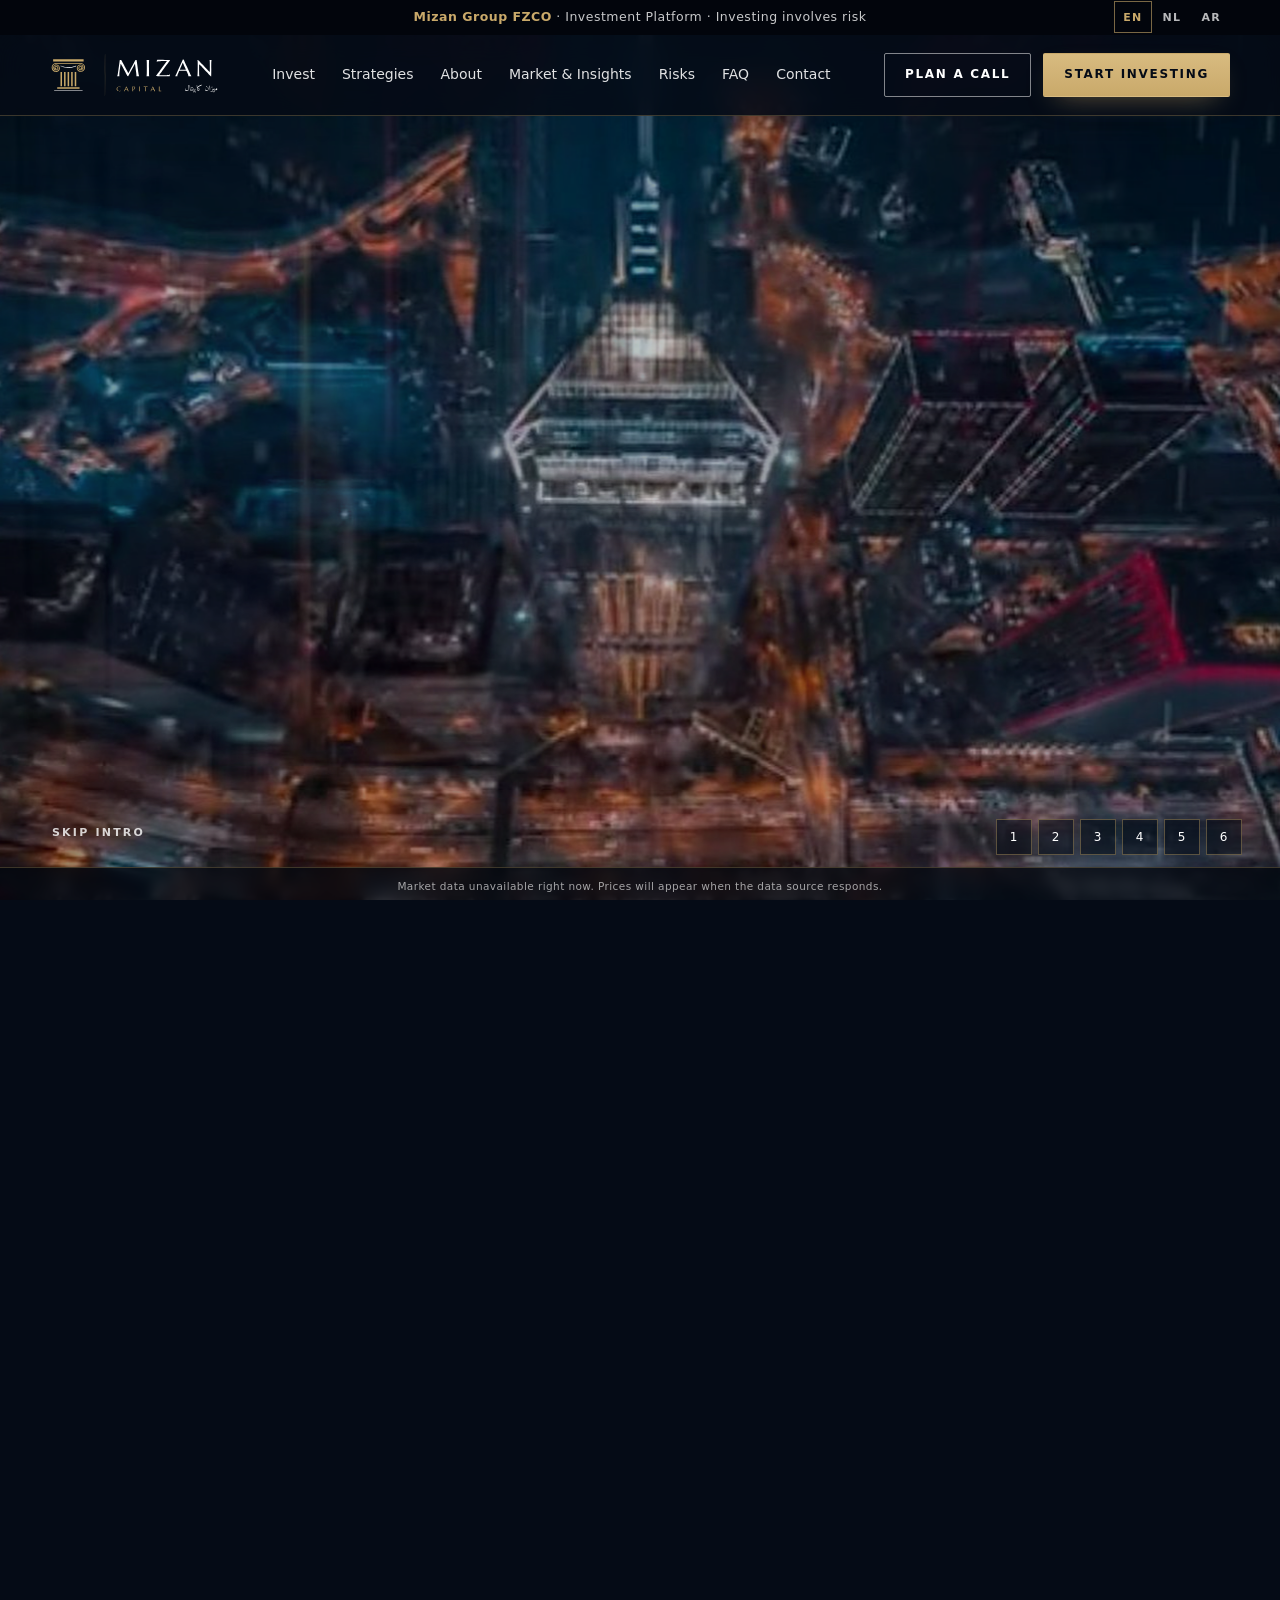
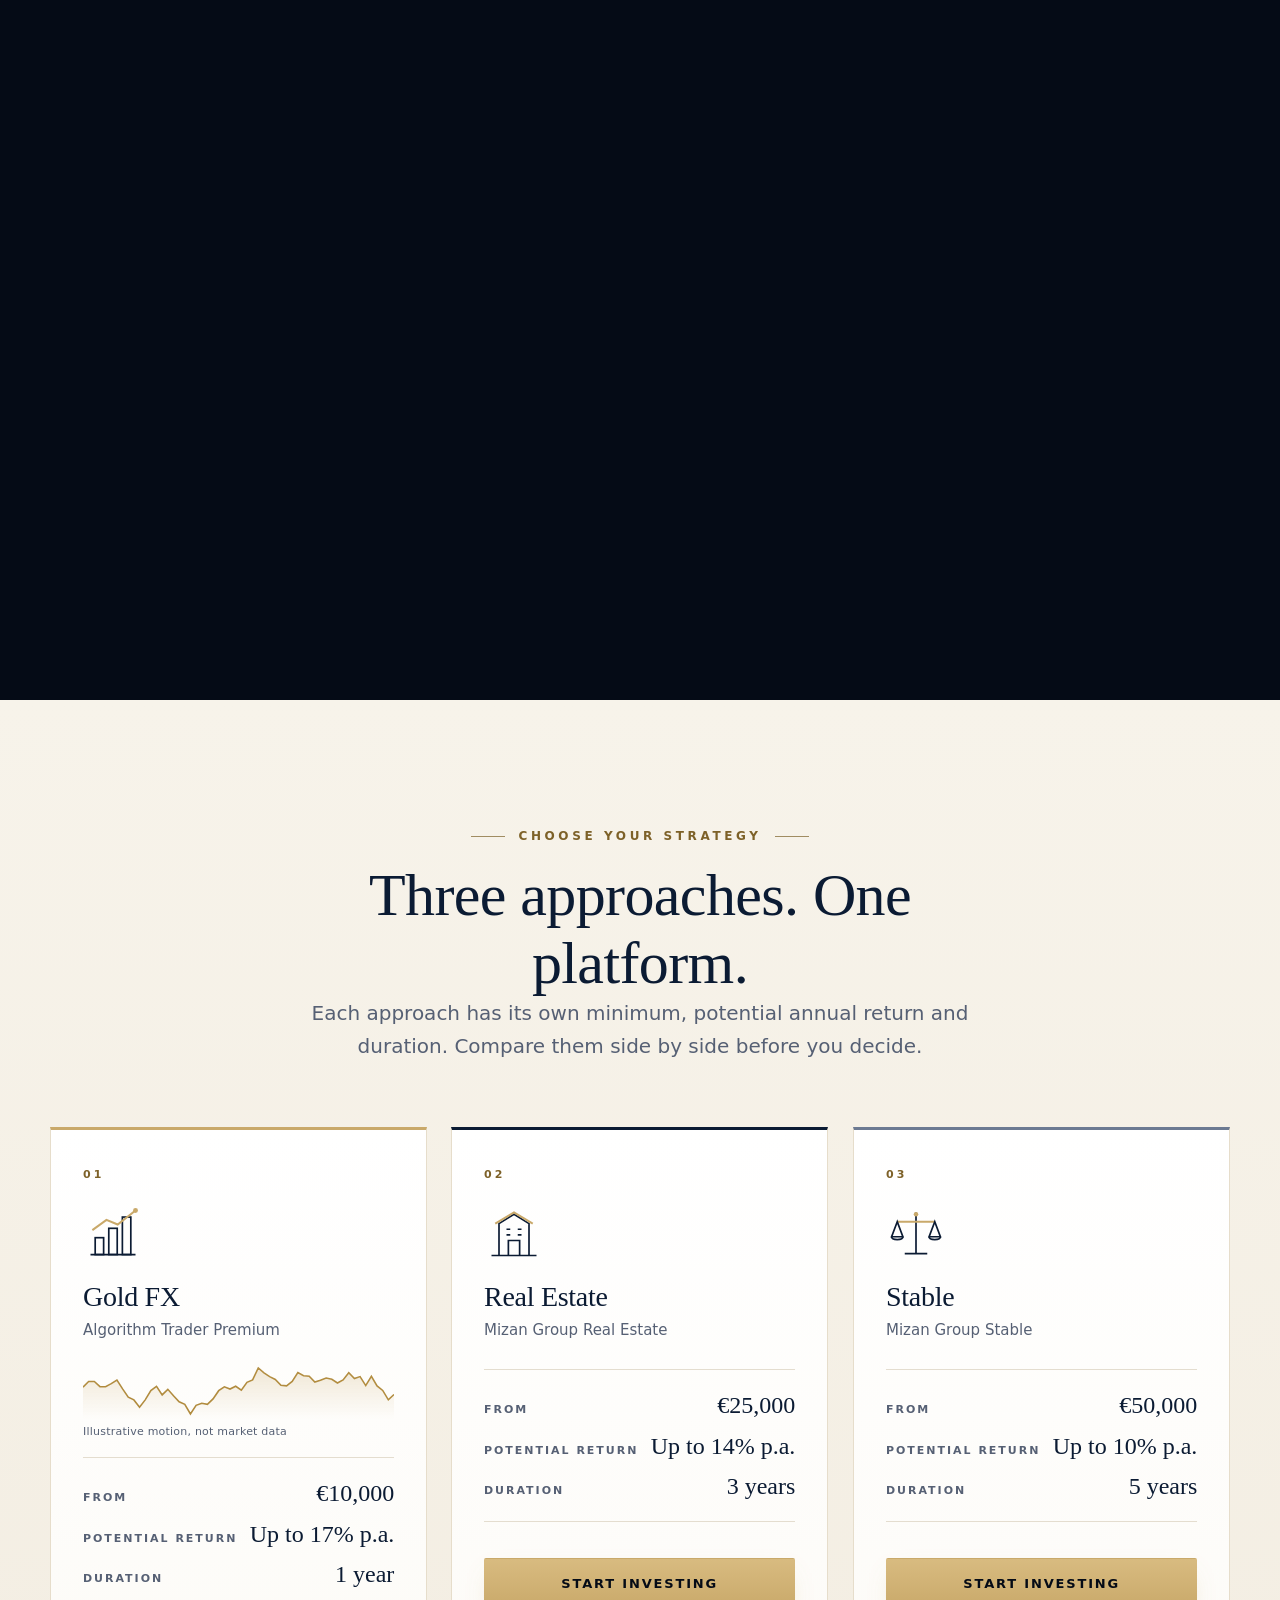
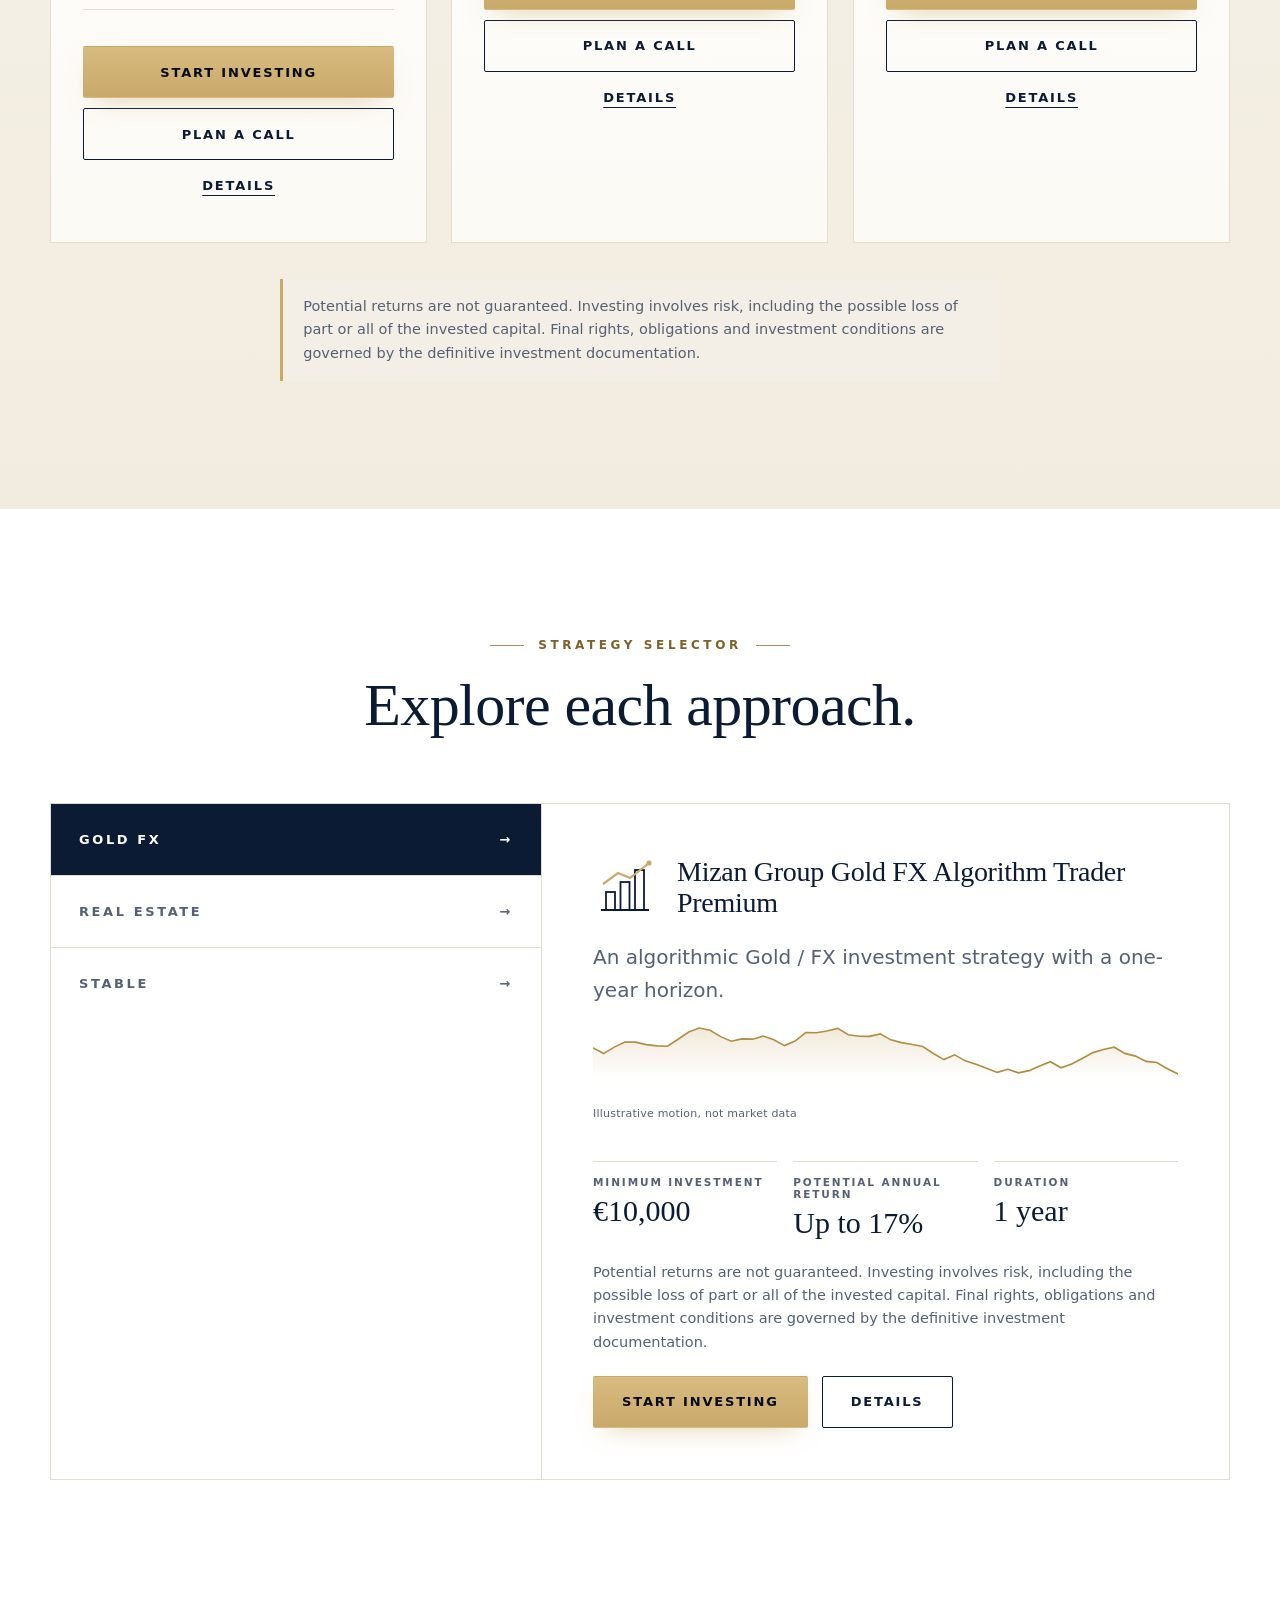
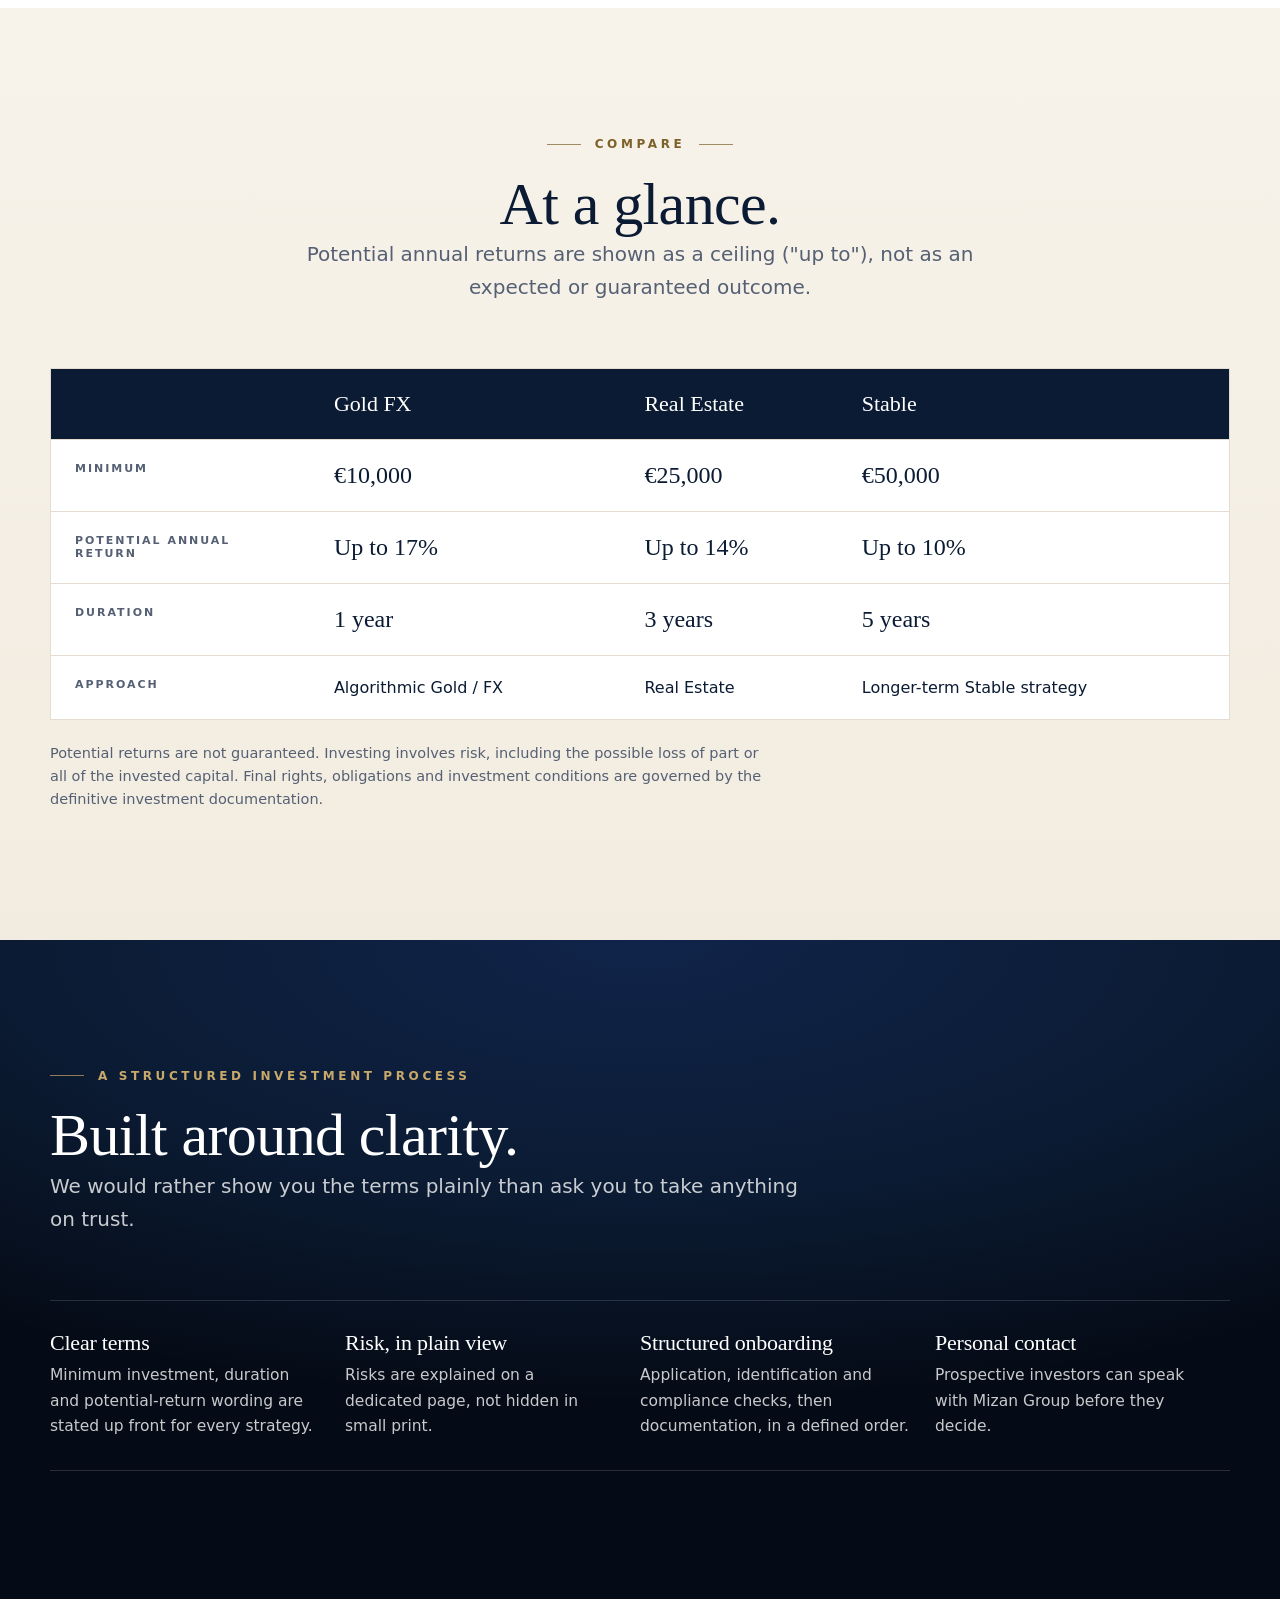
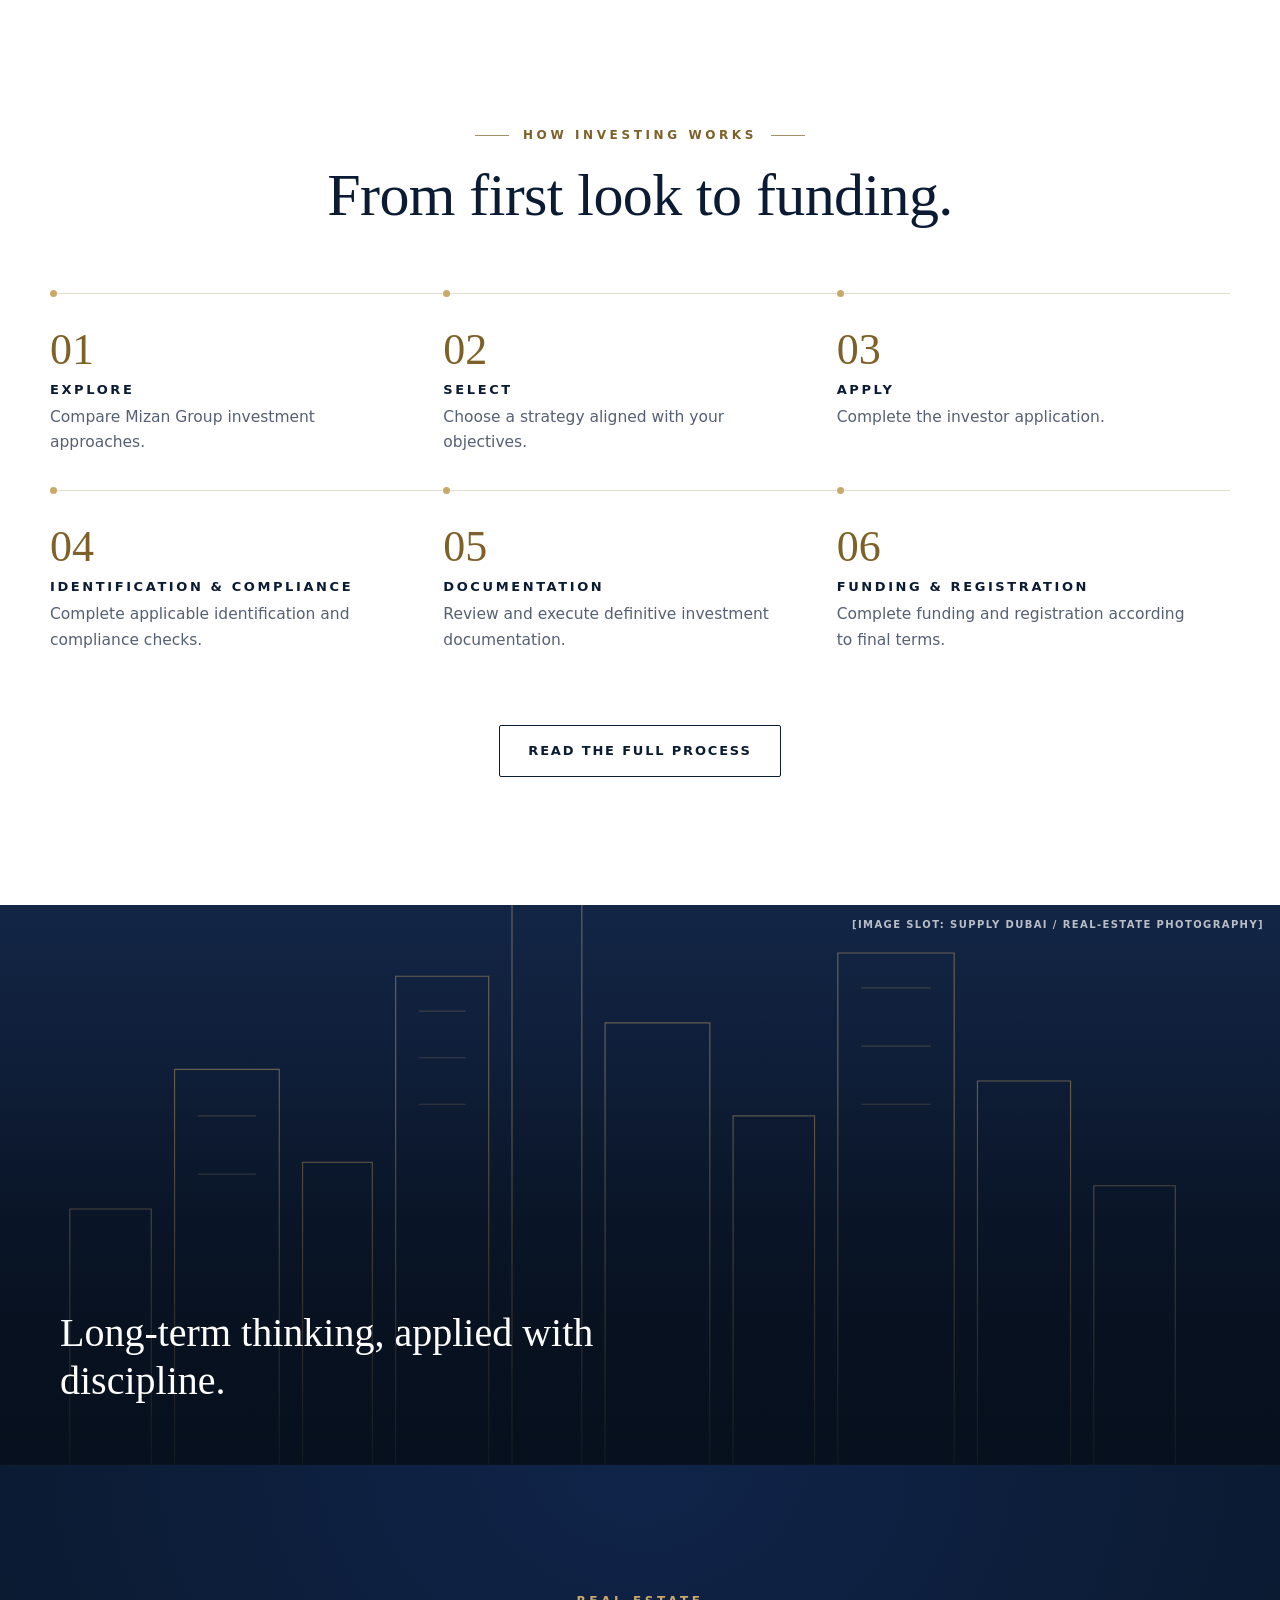
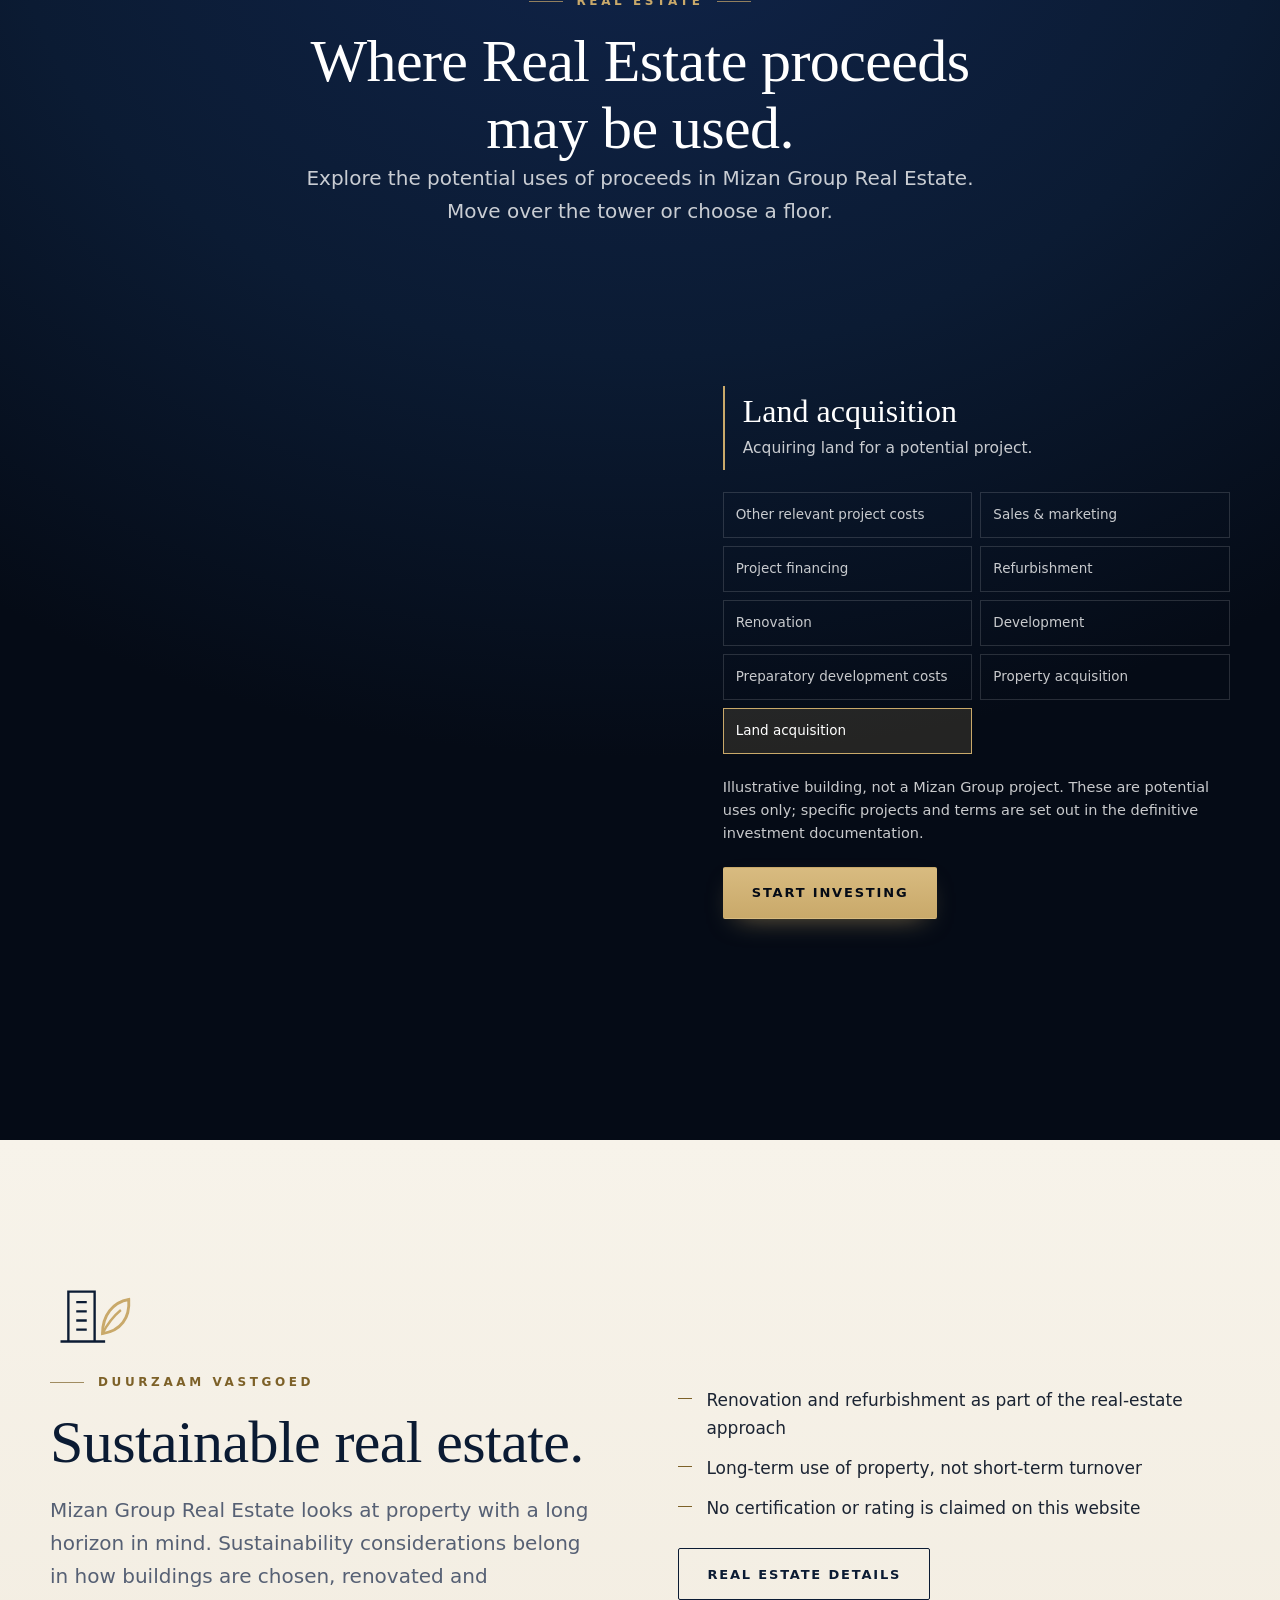
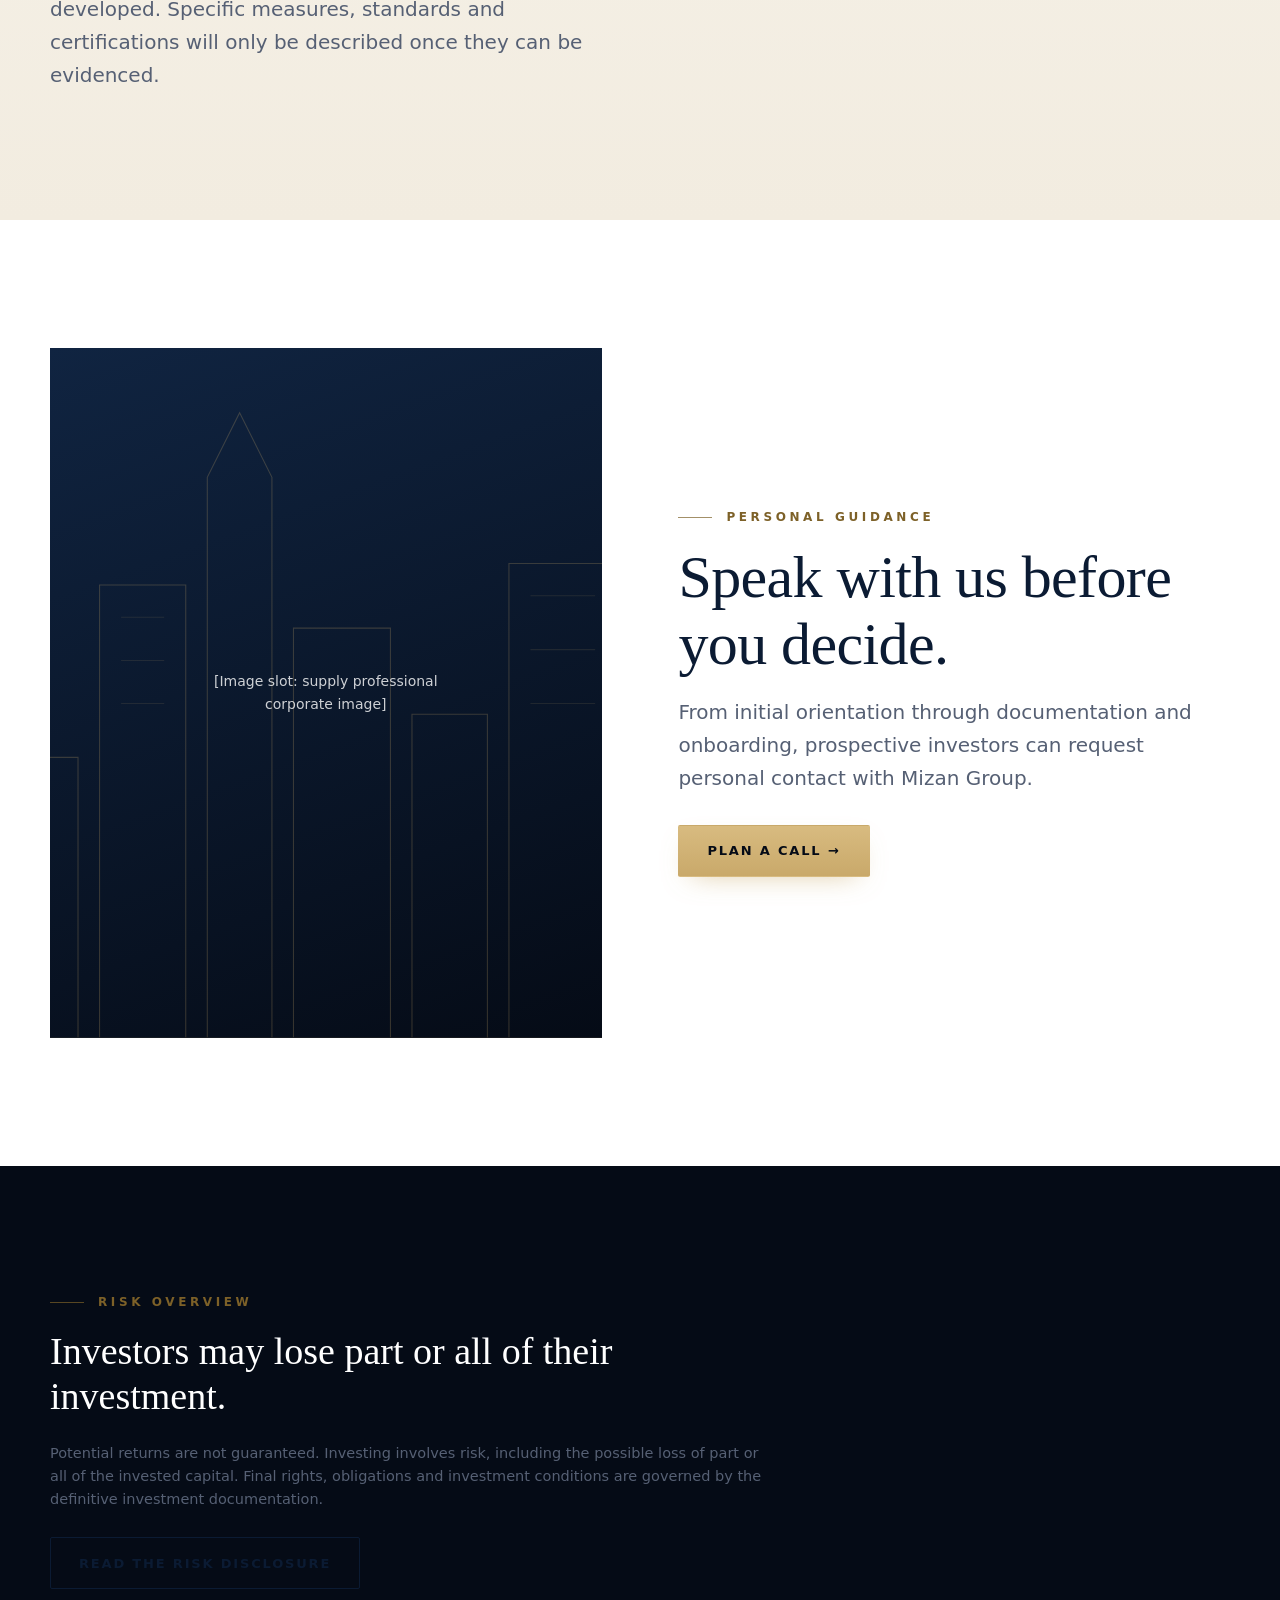
==== mizan/index.html @ 5cb3016d "Photo journey hero, EN/NL/AR language switch with RTL, live market ticker, Plan a call wording Co-Au" ====
<!doctype html>
<html lang="en">
<head>
<meta charset="utf-8">
<meta name="viewport" content="width=device-width, initial-scale=1, viewport-fit=cover">
<title>Mizan Group FZCO | Investment Strategies</title>
<meta name="description" content="Explore Mizan Group FZCO investment approaches across Gold FX, Real Estate and Stable strategies.">
<meta name="theme-color" content="#0B1B33">
<!-- Remove before public launch: keeps the unfinished site (placeholders, unreconciled legal docs) out of search engines. -->
<meta name="robots" content="noindex, nofollow">
<link rel="canonical" href="https://[YOUR-DOMAIN]/">
<meta property="og:type" content="website">
<meta property="og:site_name" content="Mizan Group FZCO">
<meta property="og:title" content="Mizan Group FZCO | Investment Strategies">
<meta property="og:description" content="Explore Mizan Group FZCO investment approaches across Gold FX, Real Estate and Stable strategies.">
<meta property="og:url" content="https://[YOUR-DOMAIN]/">
<meta name="twitter:card" content="summary">
<link rel="icon" type="image/svg+xml" href="img/favicon.svg">
<link rel="stylesheet" href="css/styles.css">
<script>document.documentElement.classList.add("js")</script>
</head>
<body>

<!-- SVG sprite. Colours: currentColor = navy parts, #C9A96A = gold accent. -->
<svg width="0" height="0" style="position:absolute" aria-hidden="true" focusable="false">
  <symbol id="i-logo" viewBox="0 0 40 40" fill="none"><rect x="1" y="1" width="38" height="38" stroke="currentColor" stroke-width="1.6"/><path d="M10 29V12l10 10 10-10v17" stroke="#C9A96A" stroke-width="2.2"/></symbol>
  <symbol id="i-gold" viewBox="0 0 64 64" fill="none" stroke-width="1.8"><path d="M8 55h48" stroke="currentColor"/><rect x="13" y="37" width="9" height="18" stroke="currentColor"/><rect x="27.5" y="27" width="9" height="28" stroke="currentColor"/><rect x="42" y="15" width="9" height="40" stroke="currentColor"/><path d="M10 29l15-11 12 5 19-15" stroke="#C9A96A" stroke-width="2.2"/><circle cx="56" cy="8" r="2.6" fill="#C9A96A" stroke="none"/></symbol>
  <symbol id="i-re" viewBox="0 0 64 64" fill="none" stroke-width="1.8"><path d="M8 56h48" stroke="currentColor"/><path d="M16 56V22l16-10 16 10v34" stroke="currentColor"/><path d="M26 56V40h12v16" stroke="currentColor"/><path d="M24 28h4M36 28h4M24 34h4M36 34h4" stroke="currentColor"/><path d="M12 22l20-12 20 12" stroke="#C9A96A" stroke-width="2.2"/></symbol>
  <symbol id="i-st" viewBox="0 0 64 64" fill="none" stroke-width="1.8"><path d="M32 10v44M20 54h24" stroke="currentColor"/><path d="M12 20h40" stroke="#C9A96A" stroke-width="2.2"/><path d="M12 20l-6 16h12zM52 20l-6 16h12z" stroke="currentColor"/><path d="M6 36c0 4 12 4 12 0M46 36c0 4 12 4 12 0" stroke="currentColor"/><circle cx="32" cy="12" r="2.4" fill="#C9A96A" stroke="none"/></symbol>
  <symbol id="i-leaf" viewBox="0 0 64 64" fill="none" stroke-width="1.8"><path d="M8 56h34" stroke="currentColor"/><path d="M14 56V18h20v38" stroke="currentColor"/><path d="M20 26h8M20 33h8M20 40h8M20 47h8" stroke="currentColor"/><path d="M40 50c0-14 8-24 20-26 1 14-6 24-20 26z" stroke="#C9A96A" stroke-width="2.2"/><path d="M40 50c4-8 8-13 14-18" stroke="#C9A96A"/></symbol>
  <symbol id="i-sky" viewBox="0 0 1100 640" fill="none" stroke="#C9A96A" stroke-width="1"><path d="M60 640V420h70v220M150 640V300h90v340M260 640V380h60v260M340 640V220h80v420M440 640V120l30-60 30 60v520M520 640V260h90v380M630 640V340h70v380M720 640V200h100v440M840 640V310h80v330M940 640V400h70v240" opacity=".7"/><path d="M0 640h1100" opacity=".5"/><path d="M360 250h40M360 290h40M360 330h40M740 230h60M740 280h60M740 330h60M170 340h50M170 390h50" opacity=".35"/></symbol>
  <symbol id="i-check" viewBox="0 0 56 56" fill="none"><circle cx="28" cy="28" r="26" stroke="#C9A96A" stroke-width="1.6"/><path d="M17 29l8 8 14-17" stroke="#0B1B33" stroke-width="2.4"/></symbol>
</svg>

<a class="skip" href="#main">Skip to content</a>
<div class="devbar" id="devbar" hidden>DEV: legal documentation must be reconciled with the current website terms before public launch (Real Estate memorandum still states the older €50,000 minimum, 15% and 36 months). See README.</div>

<div class="cursor" id="cursor" aria-hidden="true"></div>
<div class="topbar" role="note">
  <span class="tb-text"><b>Mizan Group FZCO</b> · Investment Platform · Investing involves risk</span>
  <div class="lang" role="group" aria-label="Language">
    <button type="button" data-lang="en" lang="en" aria-pressed="true" title="English">EN</button>
    <button type="button" data-lang="nl" lang="nl" aria-pressed="false" title="Nederlands">NL</button>
    <button type="button" data-lang="ar" lang="ar" aria-pressed="false" title="العربية">AR</button>
  </div>
</div>

<header class="site">
  <div class="wrap bar">
    <a class="logo" href="#/" aria-label="Mizan Capital, home"><img src="img/logo-capital-light.svg" alt="Mizan Capital" width="171" height="47"></a>
    <nav class="main" aria-label="Primary">
      <ul>
        <li><a href="#/how-it-works" data-nav="how-it-works">Invest</a></li>
        <li><a href="#/strategies" data-nav="strategies">Strategies</a></li>
        <li><a href="#/about" data-nav="about">About</a></li>
        <li><a href="#/insights" data-nav="insights">Market &amp; Insights</a></li>
        <li><a href="#/risks" data-nav="risks">Risks</a></li>
        <li><a href="#/faq" data-nav="faq">FAQ</a></li>
        <li><a href="#/contact" data-nav="contact">Contact</a></li>
      </ul>
    </nav>
    <div class="bar-cta">
      <button class="btn btn-secondary" type="button" data-open="call" data-track="header_plan_call">Plan a call</button>
      <button class="btn btn-primary" type="button" data-open="invest" data-track="header_start_investing">Start Investing</button>
      <button class="burger" id="burger" type="button" aria-label="Open menu" aria-expanded="false" aria-controls="drawer"><span></span></button>
    </div>
  </div>
</header>
<div class="drawer" id="drawer" aria-label="Mobile menu">
  <a class="nl" href="#/how-it-works">Invest</a>
  <a class="nl" href="#/strategies">Strategies</a>
  <a class="nl" href="#/about">About</a>
  <a class="nl" href="#/insights">Market &amp; Insights</a>
  <a class="nl" href="#/risks">Risks</a>
  <a class="nl" href="#/faq">FAQ</a>
  <a class="nl" href="#/contact">Contact</a>
  <button class="btn btn-primary" type="button" data-open="invest">Start Investing</button>
  <button class="btn btn-secondary" type="button" data-open="call" style="color:#fff;border-color:rgba(255,255,255,.55)">Plan a call</button>
</div>

<main id="main" tabindex="-1">

<!-- ===================== HOME ===================== -->
<div class="view" data-view="home" data-title="Mizan Group FZCO | Investment Strategies" data-desc="Explore Mizan Group FZCO investment approaches across Gold FX, Real Estate and Stable strategies.">

  <section class="cine" id="cine" aria-labelledby="h-hero">
    <div class="cine-track" id="cineTrack">
      <div class="cine-stage has-photos" id="cineStage">
        <canvas class="layer c-sky" id="pSky" aria-hidden="true"></canvas>
        <canvas class="layer c-far" id="pFar" aria-hidden="true"></canvas>
        <canvas class="layer c-mid" id="pMid" aria-hidden="true"></canvas>
        <canvas class="layer c-tower" id="pTower" width="1400" height="3000" aria-hidden="true"></canvas>
        <canvas class="layer c-facade" id="pFacade" aria-hidden="true"></canvas>
        <img class="layer ph ph1" src="img/plates/p1-skyline.jpg" alt="" decoding="async" fetchpriority="high">
        <img class="layer ph ph2" src="img/plates/p2-towers.jpg" alt="" decoding="async">
        <img class="layer ph ph3" src="img/plates/p3-canyon.jpg" alt="" decoding="async">
        <img class="layer ph ph4" src="img/plates/p4-aerial.jpg" alt="" decoding="async">
        <img class="layer ph ph5" src="img/plates/p5-facade.jpg" alt="" decoding="async">
        <canvas class="layer c-floor" id="pFloor" aria-hidden="true"></canvas>

        <div class="layer chamber" id="chamber">
          <div class="chamber-in">
            <span class="eyebrow">Choose your strategy</span>
            <h2 class="chamber-h">Step inside.</h2>
            <div class="plates" id="chamberPlates"></div>
            <p class="disc" id="chamberDisc"></p>
          </div>
        </div>

        <div class="c-type">
          <span class="eyebrow">Mizan Group FZCO<br>Investment Platform</span>
          <h1 id="h-hero">Three Strategies.<br>One Mizan Group.</h1>
          <p class="sub">Choose an investment approach aligned with your objectives.</p>
          <p class="support">Gold FX · Real Estate · Stable</p>
          <div class="btn-row">
            <button class="btn btn-primary" type="button" data-open="invest" data-track="hero_start_investing">Start Investing →</button>
            <button class="btn btn-secondary" type="button" data-open="call" data-track="hero_plan_call">Plan a call</button>
          </div>
          <p class="hero-note">Potential returns are not guaranteed. Investing involves risk, including the possible loss of part or all of the invested capital.</p>
        </div>

        <aside class="c-cap a" aria-hidden="true"><small>The city</small><p>Different horizons. One discipline.</p></aside>
        <aside class="c-cap b" aria-hidden="true"><small>The floor</small><p>Where markets move, we keep a steady hand.</p></aside>
        <p class="c-illus" aria-hidden="true">Cityscape photographs: illustrative, not Mizan Group projects. Trading screens show simulated data only.</p>
        <a class="c-skip" href="#/home/choose">Skip intro</a>
        <nav class="c-dots" aria-label="Jump to scene">
          <button type="button" data-beat="0" aria-label="Scene 1: the skyline (key 1)">1</button>
          <button type="button" data-beat="1" aria-label="Scene 2: the towers (key 2)">2</button>
          <button type="button" data-beat="2" aria-label="Scene 3: the street canyon (key 3)">3</button>
          <button type="button" data-beat="3" aria-label="Scene 4: the aerial and the facade (key 4)">4</button>
          <button type="button" data-beat="4" aria-label="Scene 5: through the window to the trading floor (key 5)">5</button>
          <button type="button" data-beat="5" aria-label="Scene 6: the strategies (key 6)">6</button>
        </nav>
        <div class="ticker" role="region" aria-label="Foreign exchange rates">
          <div class="ticker-track" id="tickerTrack"></div>
          <span class="ticker-note" id="tickerNote"></span>
        </div>
      </div>
    </div>
  </section>

  <section class="s paper" id="choose" aria-labelledby="h-choose">
    <div class="wrap">
      <div class="sec-head center reveal"><span class="eyebrow">Choose your strategy</span><h2 id="h-choose">Three approaches. One platform.</h2><p class="lead">Each approach has its own minimum, potential annual return and duration. Compare them side by side before you decide.</p></div>
      <div class="cards reveal" id="cards"></div>
      <noscript><p class="disc box">Gold FX: from €10,000, up to 17% p.a., 1 year. Real Estate: from €25,000, up to 14% p.a., 3 years. Stable: from €50,000, up to 10% p.a., 5 years. Potential returns are not guaranteed.</p></noscript>
      <p class="disc box reveal" style="margin:36px auto 0" data-disclosure></p>
    </div>
  </section>

  <section class="s" id="selector" aria-labelledby="h-sel">
    <div class="wrap">
      <div class="sec-head center reveal"><span class="eyebrow">Strategy selector</span><h2 id="h-sel">Explore each approach.</h2></div>
      <div class="selector reveal" id="selectorBox"></div>
    </div>
  </section>

  <section class="s paper" id="compare" aria-labelledby="h-cmp">
    <div class="wrap">
      <div class="sec-head center reveal"><span class="eyebrow">Compare</span><h2 id="h-cmp">At a glance.</h2><p class="lead">Potential annual returns are shown as a ceiling ("up to"), not as an expected or guaranteed outcome.</p></div>
      <div class="reveal" id="cmpBox"></div>
      <p class="disc reveal" style="margin-top:22px" data-disclosure></p>
    </div>
  </section>

  <section class="s dark" id="clarity" aria-labelledby="h-clar">
    <div class="wrap">
      <div class="sec-head reveal"><span class="eyebrow">A structured investment process</span><h2 id="h-clar">Built around clarity.</h2><p class="lead">We would rather show you the terms plainly than ask you to take anything on trust.</p></div>
      <div class="pillars reveal">
        <div><h3>Clear terms</h3><p>Minimum investment, duration and potential-return wording are stated up front for every strategy.</p></div>
        <div><h3>Risk, in plain view</h3><p>Risks are explained on a dedicated page, not hidden in small print.</p></div>
        <div><h3>Structured onboarding</h3><p>Application, identification and compliance checks, then documentation, in a defined order.</p></div>
        <div><h3>Personal contact</h3><p>Prospective investors can speak with Mizan Group before they decide.</p></div>
      </div>
    </div>
  </section>

  <section class="s" id="how" aria-labelledby="h-how">
    <div class="wrap">
      <div class="sec-head center reveal"><span class="eyebrow">How investing works</span><h2 id="h-how">From first look to funding.</h2></div>
      <div class="steps reveal" data-process></div>
      <div class="btn-row reveal" style="margin-top:38px;justify-content:center"><a class="btn btn-secondary" href="#/how-it-works">Read the full process</a></div>
    </div>
  </section>

  <section class="imagery" aria-label="Brand imagery">
    <svg viewBox="0 0 1100 640" preserveAspectRatio="xMidYMax slice" aria-hidden="true"><use href="#i-sky"/></svg>
    <span class="slot">[Image slot: supply Dubai / real-estate photography]</span>
    <blockquote>Long-term thinking, applied with discipline.</blockquote>
  </section>

  <section class="s dark tower-sec" id="explore" aria-labelledby="h-tw">
    <div class="wrap">
      <div class="sec-head center reveal"><span class="eyebrow">Real Estate</span><h2 id="h-tw">Where Real Estate proceeds may be used.</h2><p class="lead">Explore the potential uses of proceeds in Mizan Group Real Estate. Move over the tower or choose a floor.</p></div>
      <div class="tower reveal" id="tower">
        <div class="tw-stage" id="twStage"></div>
        <div class="tw-side">
          <div class="tw-info" role="status" aria-live="polite"></div>
          <ul class="tw-list" aria-label="Potential uses of proceeds"></ul>
          <p class="disc">Illustrative building, not a Mizan Group project. These are potential uses only; specific projects and terms are set out in the definitive investment documentation.</p>
          <button class="btn btn-primary" type="button" data-open="invest" data-strategy="realEstate" data-track="tower_start_investing">Start Investing</button>
        </div>
      </div>
    </div>
  </section>

  <section class="s paper" id="sustainable" aria-labelledby="h-sus">
    <div class="wrap split">
      <div class="reveal">
        <svg class="ico-lg" aria-hidden="true" style="color:#0B1B33"><use href="#i-leaf"/></svg>
        <span class="eyebrow">Duurzaam vastgoed</span>
        <h2 id="h-sus">Sustainable real estate.</h2>
        <p class="lead" style="margin-top:18px">Mizan Group Real Estate looks at property with a long horizon in mind. Sustainability considerations belong in how buildings are chosen, renovated and developed. Specific measures, standards and certifications will only be described once they can be evidenced.</p>
      </div>
      <div class="reveal"><ul class="tick"><li>Renovation and refurbishment as part of the real-estate approach</li><li>Long-term use of property, not short-term turnover</li><li>No certification or rating is claimed on this website</li></ul><a class="btn btn-secondary" href="#/real-estate">Real Estate details</a></div>
    </div>
  </section>

  <section class="s" id="guidance" aria-labelledby="h-gui">
    <div class="wrap split">
      <div class="frame reveal" id="aboutFrame"><svg viewBox="0 0 1100 640" preserveAspectRatio="xMidYMax slice" aria-hidden="true"><use href="#i-sky"/></svg><p>[Image slot: supply professional corporate image]</p></div>
      <div class="reveal">
        <span class="eyebrow">Personal guidance</span>
        <h2 id="h-gui">Speak with us before you decide.</h2>
        <p class="lead" style="margin:18px 0 30px">From initial orientation through documentation and onboarding, prospective investors can request personal contact with Mizan Group.</p>
        <button class="btn btn-primary" type="button" data-open="call" data-track="guidance_plan_call">Plan a call →</button>
      </div>
    </div>
  </section>

  <section class="s riskband" id="risk-overview" aria-labelledby="h-rsk">
    <div class="wrap">
      <span class="eyebrow">Risk overview</span>
      <h2 id="h-rsk" class="sr">Risk overview</h2>
      <strong class="big">Investors may lose part or all of their investment.</strong>
      <p class="disc" style="margin-bottom:26px" data-disclosure></p>
      <a class="btn btn-secondary" href="#/risks">Read the risk disclosure</a>
    </div>
  </section>

  <section class="s paper" id="insights-home" aria-labelledby="h-ins">
    <div class="wrap">
      <div class="sec-head center reveal"><span class="eyebrow">Market &amp; Insights</span><h2 id="h-ins">Perspectives and education.</h2></div>
      <div class="grid3 reveal" data-insights></div>
      <div class="btn-row" style="margin-top:34px;justify-content:center"><a class="btn btn-secondary" href="#/insights">All categories</a></div>
    </div>
  </section>

  <section class="s" id="faq-home" aria-labelledby="h-faq">
    <div class="wrap">
      <div class="sec-head center reveal"><span class="eyebrow">FAQ</span><h2 id="h-faq">Common questions.</h2></div>
      <div class="faq reveal" data-faq="5"></div>
      <div class="btn-row" style="margin-top:30px;justify-content:center"><a class="btn btn-secondary" href="#/faq">All questions</a></div>
    </div>
  </section>

  <section class="s final" aria-labelledby="h-final">
    <div class="wrap">
      <h2 id="h-final">Find the approach that fits your objectives.</h2>
      <div class="btn-row">
        <button class="btn btn-primary" type="button" data-open="invest" data-track="final_start_investing">Start Investing</button>
        <button class="btn btn-secondary" type="button" data-open="call" data-track="final_plan_call">Plan a call</button>
      </div>
      <p class="lead" style="margin-bottom:18px">Explore Mizan Group's three investment strategies or speak directly with us.</p>
      <p class="disc" style="margin-inline:auto">Potential returns are not guaranteed. Investing involves risk, including the possible loss of part or all of the invested capital.</p>
    </div>
  </section>
</div>

<!-- ===================== STRATEGIES ===================== -->
<div class="view" data-view="strategies" data-title="Investment Strategies | Mizan Group FZCO" data-desc="Compare Mizan Group FZCO investment strategies: Gold FX, Real Estate and Stable.">
  <header class="phead"><div class="wrap"><span class="eyebrow">Strategies</span><h1 tabindex="-1">Three strategies. One Mizan Group.</h1><p class="lead">Choose an investment approach aligned with your objectives.</p></div></header>
  <section class="s paper"><div class="wrap"><div class="cards" data-cards></div><p class="disc box" style="margin:36px auto 0" data-disclosure></p></div></section>
  <section class="s"><div class="wrap"><div data-cmp></div></div></section>
</div>

<!-- strategy detail pages (rendered from config) -->
<div class="view" data-view="gold-fx" data-strategy-page="goldFx"></div>
<div class="view" data-view="real-estate" data-strategy-page="realEstate"></div>
<div class="view" data-view="stable" data-strategy-page="stable"></div>

<!-- ===================== HOW IT WORKS ===================== -->
<div class="view" data-view="how-it-works" data-title="How Investing Works | Mizan Group FZCO" data-desc="The Mizan Group FZCO investment process, from exploring strategies to funding and registration.">
  <header class="phead"><div class="wrap"><span class="eyebrow">Invest</span><h1 tabindex="-1">How investing works.</h1><p class="lead">A structured process, in a defined order.</p></div></header>
  <section class="s"><div class="wrap"><div class="steps" data-process></div></div></section>
  <section class="s paper"><div class="wrap prose">
    <span class="eyebrow">Real Estate investor process</span>
    <h2 style="margin-top:0">Documented steps for Real Estate.</h2>
    <div class="flow" aria-label="Real Estate investor process"><span>Information</span><i>→</i><span>Application</span><i>→</i><span>Identification / compliance</span><i>→</i><span>Final legal agreement</span><i>→</i><span>Payment</span><i>→</i><span>Registration</span><i>→</i><span>Distributions and repayment according to final terms</span></div>
    <p style="margin-top:22px">Exact conditions, timing and obligations are set out in the definitive investment documentation.</p>
    <div class="btn-row" style="margin-top:26px"><button class="btn btn-primary" type="button" data-open="invest">Start Investing</button><button class="btn btn-secondary" type="button" data-open="call">Plan a call</button></div>
  </div></section>
</div>

<!-- ===================== ABOUT ===================== -->
<div class="view" data-view="about" data-title="About | Mizan Group FZCO" data-desc="About Mizan Group FZCO: multiple investment approaches, a disciplined process and clear documentation.">
  <header class="phead"><div class="wrap"><span class="eyebrow">About</span><h1 tabindex="-1">About Mizan Group.</h1><p class="lead">Multiple investment approaches. One disciplined way of working.</p></div></header>
  <section class="s"><div class="wrap split">
    <div class="frame"><svg viewBox="0 0 1100 640" preserveAspectRatio="xMidYMax slice" aria-hidden="true"><use href="#i-sky"/></svg><p>[Image slot: supply professional corporate / founder image]</p></div>
    <div>
      <h2>A platform built around a few clear principles.</h2>
      <ul class="tick">
        <li><b>Multiple investment approaches.</b> Gold FX, Real Estate and Stable, each with its own terms.</li>
        <li><b>A disciplined investment process.</b> Defined steps from application to funding.</li>
        <li><b>Structured onboarding.</b> Identification and compliance checks apply.</li>
        <li><b>Clear documentation.</b> Rights and obligations sit in the definitive documents.</li>
        <li><b>Personal communication.</b> Investors can speak with Mizan Group directly.</li>
        <li><b>Long-term investor relationships.</b></li>
      </ul>
      <p class="disc"><span class="ph">[FOUNDER / TEAM DETAILS — to be supplied]</span> No names, titles, experience, staffing, assets under management or track record are stated on this website until verified information is provided.</p>
      <div class="btn-row" style="margin-top:24px"><button class="btn btn-primary" type="button" data-open="call">Plan a call →</button></div>
    </div>
  </div></section>
</div>

<!-- ===================== INSIGHTS ===================== -->
<div class="view" data-view="insights" data-title="Market &amp; Insights | Mizan Group FZCO" data-desc="Market commentary and investment education from Mizan Group FZCO.">
  <header class="phead"><div class="wrap"><span class="eyebrow">Market &amp; Insights</span><h1 tabindex="-1">Perspectives and education.</h1><p class="lead">Editorial content will be published here. Nothing on this page is investment advice.</p></div></header>
  <section class="s paper"><div class="wrap"><div class="grid3" data-insights></div><div data-demo-slot></div></div></section>
</div>

<!-- ===================== RISKS ===================== -->
<div class="view" data-view="risks" data-title="Risk Disclosure | Mizan Group FZCO" data-desc="Risks of investing with Mizan Group FZCO, including possible loss of part or all of invested capital.">
  <header class="phead"><div class="wrap"><span class="eyebrow">Risk disclosure</span><h1 tabindex="-1">Investors may lose part or all of their investment.</h1><p class="lead" data-disclosure></p></div></header>
  <section class="s"><div class="wrap">
    <div class="sec-head"><h2>General risks</h2></div>
    <div class="grid3">
      <div class="rk"><h3>Capital &amp; market</h3><ul><li>Capital loss, partial or total</li><li>Market risk</li><li>Liquidity risk</li></ul></div>
      <div class="rk"><h3>Counterparty &amp; issuer</h3><ul><li>Counterparty risk</li><li>Issuer risk</li><li>Bankruptcy risk</li></ul></div>
      <div class="rk"><h3>Operational &amp; legal</h3><ul><li>Operational risk</li><li>Legal / regulatory risk</li></ul></div>
    </div>
  </div></section>
  <section class="s paper"><div class="wrap">
    <div class="sec-head"><h2>By strategy</h2></div>
    <div class="grid3">
      <div class="rk"><h3>Gold FX</h3><ul><li>Gold price volatility</li><li>FX volatility</li><li>Algorithm / model risk</li><li>Technology risk</li><li>Execution risk</li><li>Market dislocation risk</li></ul></div>
      <div class="rk"><h3>Real Estate</h3><ul><li>Property value decline</li><li>Project delays</li><li>Construction / development cost increases</li><li>Sales risk</li><li>Liquidity risk</li><li>Financing risk</li><li>Market conditions</li></ul></div>
      <div class="rk"><h3>Stable</h3><ul><li>Long investment horizon</li><li>Liquidity limitations</li><li>Issuer / counterparty risk</li><li>Underlying investment risk</li></ul><p class="disc" style="margin-top:14px">The name "Stable" does not mean capital is protected or guaranteed.</p></div>
    </div>
    <p class="disc box" style="margin-top:34px">This page is general information and does not describe every risk. The definitive investment documentation governs your rights and obligations. Consider independent professional advice before investing.</p>
    <div class="btn-row" style="margin-top:28px"><button class="btn btn-primary" type="button" data-open="invest">Start Investing</button><button class="btn btn-secondary" type="button" data-open="call">Plan a call</button></div>
  </div></section>
</div>

<!-- ===================== FAQ ===================== -->
<div class="view" data-view="faq" data-title="FAQ | Mizan Group FZCO" data-desc="Frequently asked questions about Mizan Group FZCO investment strategies, terms and process.">
  <header class="phead"><div class="wrap"><span class="eyebrow">FAQ</span><h1 tabindex="-1">Frequently asked questions.</h1></div></header>
  <section class="s"><div class="wrap"><div class="faq" data-faq="all"></div></div></section>
</div>

<!-- ===================== CONTACT ===================== -->
<div class="view" data-view="contact" data-title="Contact | Mizan Group FZCO" data-desc="Contact Mizan Group FZCO for general or investment enquiries, or plan a call.">
  <header class="phead"><div class="wrap"><span class="eyebrow">Contact</span><h1 tabindex="-1">Get in touch.</h1></div></header>
  <section class="s"><div class="wrap">
    <div class="contact-grid">
      <div class="cbox"><h3>General enquiry</h3><p>Questions about Mizan Group.</p><p class="ph">[GENERAL EMAIL]</p></div>
      <div class="cbox"><h3>Investment enquiry</h3><p>Questions about a specific strategy or the application.</p><p class="ph">[INVESTMENT ENQUIRIES EMAIL]</p><button class="btn btn-primary" type="button" data-open="invest">Start Investing</button></div>
      <div class="cbox"><h3>Plan a call</h3><p>Request a conversation at a time that suits you.</p><button class="btn btn-secondary" type="button" data-open="call">Plan a call</button></div>
    </div>
    <div class="prose" style="margin-top:56px"><h2>Company information</h2>
      <p>Mizan Group FZCO</p>
      <p><span class="ph">[REGISTERED ADDRESS]</span><br><span class="ph">[COMPANY REGISTRATION NUMBER]</span><br><span class="ph">[PHONE NUMBER]</span></p>
      <p class="disc">Contact details are placeholders and must be replaced with verified company information before launch.</p></div>
  </div></section>
</div>

<!-- ===================== LEGAL ===================== -->
<div class="view" data-view="privacy" data-title="Privacy Policy | Mizan Group FZCO" data-desc="Privacy policy and cookie information for Mizan Group FZCO.">
  <header class="phead"><div class="wrap"><span class="eyebrow">Legal</span><h1 tabindex="-1">Privacy Policy</h1></div></header>
  <section class="s"><div class="wrap prose">
    <p class="disc box"><b>Draft template.</b> Must be reviewed and completed by legal counsel before launch.</p>
    <h2>Controller</h2><p>Mizan Group FZCO, <span class="ph">[REGISTERED ADDRESS]</span>, <span class="ph">[COMPANY REGISTRATION NUMBER]</span>. Privacy contact: <span class="ph">[PRIVACY CONTACT]</span>.</p>
    <h2>Information we may collect</h2><p>Contact details and enquiry content that you choose to submit through forms. Investor application data is only processed through a secure backend once one is configured.</p>
    <h2>Purpose and legal basis</h2><p><span class="ph">[PURPOSES AND LEGAL BASES — TO BE CONFIRMED]</span></p>
    <h2>Retention and your rights</h2><p><span class="ph">[RETENTION PERIODS AND DATA-SUBJECT RIGHTS — TO BE CONFIRMED]</span></p>
    <h2 id="cookies">Cookie information</h2><p>This website, in its current state, sets no analytics or advertising cookies and loads no third-party trackers. If analytics or other cookies are added, this section and any required consent mechanism must be updated first.</p>
    <p><a href="#/terms">Terms / Investment Information</a> · <a href="#/disclaimer">Disclaimer</a></p>
  </div></section>
</div>
<div class="view" data-view="disclaimer" data-title="Disclaimer | Mizan Group FZCO" data-desc="Important information and disclaimer for Mizan Group FZCO.">
  <header class="phead"><div class="wrap"><span class="eyebrow">Legal</span><h1 tabindex="-1">Disclaimer</h1></div></header>
  <section class="s"><div class="wrap prose">
    <p class="disc box"><b>Draft template.</b> Must be reviewed and completed by legal counsel before launch.</p>
    <h2>Not advice or an offer</h2><p>This website provides general information about Mizan Group FZCO investment approaches. It is not investment, legal or tax advice and is not an offer or solicitation where one would be unlawful.</p>
    <h2>Risk</h2><p data-disclosure></p>
    <h2>Returns</h2><p>"Up to" figures describe a potential maximum annual return. They are not guarantees, forecasts or promises of future performance.</p>
    <h2>Regulatory status</h2><p><span class="ph">[REGULATORY STATUS — TO BE CONFIRMED BY COMPANY]</span> No authority or third party has endorsed or approved Mizan Group on the basis of this website.</p>
    <h2>Governing law</h2><p><span class="ph">[GOVERNING LAW — TO BE CONFIRMED]</span></p>
  </div></section>
</div>
<div class="view" data-view="terms" data-title="Terms / Investment Information | Mizan Group FZCO" data-desc="Terms and investment information for Mizan Group FZCO.">
  <header class="phead"><div class="wrap"><span class="eyebrow">Legal</span><h1 tabindex="-1">Terms / Investment Information</h1></div></header>
  <section class="s"><div class="wrap prose">
    <p class="disc box"><b>Draft template.</b> Must be reviewed and completed by legal counsel before launch.</p>
    <h2>Current indicative terms</h2><div data-terms></div>
    <h2>Definitive documentation</h2><p>Final rights, obligations and investment conditions are governed by the definitive investment documentation. If this website and that documentation differ, the documentation prevails.</p>
    <h2>Use of this website</h2><p><span class="ph">[WEBSITE TERMS OF USE — TO BE SUPPLIED]</span></p>
    <h2>Contact and jurisdiction</h2><p><span class="ph">[LEGAL EMAIL]</span> · <span class="ph">[GOVERNING LAW — TO BE CONFIRMED]</span></p>
  </div></section>
</div>
</main>

<footer class="site">
  <div class="wrap">
    <div class="fgrid">
      <div class="brand"><a class="logo" href="#/" aria-label="Mizan Capital, home"><img src="img/logo-capital-light.svg" alt="Mizan Capital" width="230" height="63"></a><p>Three strategies. One Mizan Group.</p></div>
      <nav aria-label="Invest"><h2>Invest</h2><ul><li><a href="#/gold-fx">Gold FX</a></li><li><a href="#/real-estate">Real Estate</a></li><li><a href="#/stable">Stable</a></li><li><a href="#/" data-open="invest">Start Investing</a></li></ul></nav>
      <nav aria-label="Company"><h2>Company</h2><ul><li><a href="#/about">About</a></li><li><a href="#/insights">Market &amp; Insights</a></li><li><a href="#/contact">Contact</a></li></ul></nav>
      <nav aria-label="Information"><h2>Information</h2><ul><li><a href="#/how-it-works">How It Works</a></li><li><a href="#/risks">Risks</a></li><li><a href="#/faq">FAQ</a></li></ul></nav>
      <nav aria-label="Legal"><h2>Legal</h2><ul><li><a href="#/privacy">Privacy</a></li><li><a href="#/disclaimer">Disclaimer</a></li><li><a href="#/terms">Terms</a></li></ul></nav>
    </div>
    <div class="fbottom">
      <p><b>Investment risk.</b> <span data-disclosure></span></p>
      <p>© Mizan Group FZCO. <span class="ph">[COMPANY REGISTRATION NUMBER]</span> · <span class="ph">[REGISTERED ADDRESS]</span></p>
    </div>
  </div>
</footer>

<!-- ===================== START INVESTING DIALOG ===================== -->
<dialog id="investDlg" aria-labelledby="invTitle">
  <div class="dh"><h2 id="invTitle">Start Investing</h2><button class="x" type="button" data-close aria-label="Close application">×</button></div>
  <div class="prog" aria-hidden="true"><i id="invProg"></i></div>
  <div class="pstep" id="invStepLbl" aria-live="polite"></div>
  <form class="db" id="invForm" novalidate autocomplete="on">
    <div class="step-pane" data-step="1">
      <h3>Select a strategy</h3><p class="help">You can change this later in the review step.</p>
      <fieldset class="field"><legend class="sr">Strategy</legend><div id="invStrategies"></div><p class="err" id="e-strategy" role="alert"></p></fieldset>
    </div>
    <div class="step-pane" data-step="2">
      <h3>Investment amount</h3><p class="help" id="amtHelp"></p>
      <div class="field" id="f-amount"><label for="amount">Amount (EUR)</label><input id="amount" name="amount" inputmode="numeric" autocomplete="off" placeholder="e.g. 25,000" aria-describedby="amtHint"><p class="hint" id="amtHint" aria-live="polite"></p></div>
    </div>
    <div class="step-pane" data-step="3">
      <h3>Investor details</h3><p class="help">Used only to prepare your application.</p>
      <div class="row2">
        <div class="field"><label for="fn">First name</label><input id="fn" name="firstName" autocomplete="given-name" required><p class="err" role="alert"></p></div>
        <div class="field"><label for="ln">Last name</label><input id="ln" name="lastName" autocomplete="family-name" required><p class="err" role="alert"></p></div>
      </div>
      <div class="row2">
        <div class="field"><label for="em">Email</label><input id="em" name="email" type="email" inputmode="email" autocomplete="email" required><p class="err" role="alert"></p></div>
        <div class="field"><label for="ph">Phone</label><input id="ph" name="phone" type="tel" inputmode="tel" autocomplete="tel" required><p class="err" role="alert"></p></div>
      </div>
      <div class="field"><label for="co">Country of residence</label><input id="co" name="country" autocomplete="country-name" required><p class="err" role="alert"></p></div>
      <fieldset class="field"><legend>Investor type</legend><div class="chips">
        <label class="chip"><input type="radio" name="investorType" value="Individual" checked><span>Individual</span></label>
        <label class="chip"><input type="radio" name="investorType" value="Company"><span>Company</span></label></div></fieldset>
      <fieldset class="field"><legend>Preferred contact method</legend><div class="chips">
        <label class="chip"><input type="radio" name="contactMethod" value="Email" checked><span>Email</span></label>
        <label class="chip"><input type="radio" name="contactMethod" value="Phone"><span>Phone</span></label></div></fieldset>
    </div>
    <div class="step-pane" data-step="4">
      <h3>Risk acknowledgement</h3><p class="help">Please confirm each statement.</p>
      <div id="invRisks"></div><p class="err" id="e-risk" role="alert" style="color:var(--err);font-size:14px"></p>
    </div>
    <div class="step-pane" data-step="5">
      <h3>Review your application</h3><p class="help">Check the details below. Use Edit to change anything.</p>
      <dl class="review" id="invReview"></dl>
    </div>
    <div class="step-pane" data-step="6"><div class="state" id="invState" aria-live="polite"></div></div>
  </form>
  <div class="df" id="invFoot"><button class="btn btn-secondary" type="button" id="invBack">Back</button><button class="btn btn-primary" type="button" id="invNext">Continue</button></div>
</dialog>

<!-- ===================== PLAN EEN CALL DIALOG ===================== -->
<dialog id="callDlg" aria-labelledby="callTitle">
  <div class="dh"><h2 id="callTitle">Plan a call</h2><button class="x" type="button" data-close aria-label="Close call request">×</button></div>
  <div class="prog" aria-hidden="true"><i id="callProg"></i></div>
  <div class="pstep" id="callStepLbl" aria-live="polite"></div>
  <form class="db" id="callForm" novalidate>
    <div class="step-pane" data-step="1">
      <h3>Your details</h3>
      <div class="row2">
        <div class="field"><label for="cfn">First name</label><input id="cfn" autocomplete="given-name" required><p class="err" role="alert"></p></div>
        <div class="field"><label for="cln">Last name</label><input id="cln" autocomplete="family-name" required><p class="err" role="alert"></p></div>
      </div>
      <div class="row2">
        <div class="field"><label for="cem">Email</label><input id="cem" type="email" inputmode="email" autocomplete="email" required><p class="err" role="alert"></p></div>
        <div class="field"><label for="cph">Phone</label><input id="cph" type="tel" inputmode="tel" autocomplete="tel" required><p class="err" role="alert"></p></div>
      </div>
      <div class="field"><label for="cst">Strategy of interest</label><select id="cst"></select></div>
    </div>
    <div class="step-pane" data-step="2">
      <h3>Preferred date and time</h3><p class="help">These are preferences. Mizan Group will confirm an actual time.</p>
      <div class="field"><label for="cdate">Preferred date</label><input id="cdate" type="date" required><p class="err" role="alert"></p></div>
      <fieldset class="field"><legend>Preferred time</legend><div class="chips" id="cTimes"></div><p class="err" id="e-time" role="alert"></p></fieldset>
      <div class="field"><label for="cnotes">Notes or questions (optional)</label><textarea id="cnotes"></textarea></div>
      <label class="opt"><input type="checkbox" id="cconsent"><span><b style="font:600 15px var(--sans)">Consent</b>I agree that Mizan Group may contact me about this request. See the <a href="#/privacy">Privacy Policy</a>.</span></label>
      <p class="err" id="e-consent" role="alert" style="color:var(--err);font-size:14px"></p>
    </div>
    <div class="step-pane" data-step="3"><div class="state" id="callState" aria-live="polite"></div></div>
  </form>
  <div class="df" id="callFoot"><button class="btn btn-secondary" type="button" id="callBack">Back</button><button class="btn btn-primary" type="button" id="callNext">Continue</button></div>
</dialog>

<script src="js/config.js"></script>
<script src="js/i18n.js"></script>
<script src="js/fx.js"></script>
<script src="js/scene.js"></script>
<script src="js/cine.js"></script>
<script src="js/app.js"></script>
<script src="js/market.js"></script>
</body>
</html>
---- mizan/css/styles.css ----
/* MIZAN GROUP FZCO — design system. Navy / charcoal / white / warm off-white / champagne gold (accent only). */
:root{
  --navy:#0B1B33; --navy-2:#102441; --deep:#07111F; --char:#121A27;
  --white:#fff; --paper:#F6F2EA; --line:#E4DDCF; --line-dark:rgba(255,255,255,.14);
  --gold:#C9A96A; --gold-ink:#7D6128; /* gold-ink = AA-contrast gold for text on light */
  --text:#1B2433; --muted:#566074; --muted-dark:rgba(255,255,255,.78);
  --err:#9B2C2C; --ok:#1F6B4A;
  --serif:"Bodoni Moda","Didot","Bodoni 72","Playfair Display","Hoefler Text",Georgia,"Times New Roman",serif;
  --sans:"Inter","Helvetica Neue",system-ui,-apple-system,"Segoe UI",Roboto,Arial,sans-serif;
  --w:1180px; --r:2px; --ease:cubic-bezier(.2,.7,.2,1);
}
*{box-sizing:border-box;margin:0;padding:0}
html{scroll-behavior:smooth;-webkit-text-size-adjust:100%}
body{font-family:var(--sans);color:var(--text);background:var(--white);line-height:1.65;font-size:17px;-webkit-font-smoothing:antialiased;overflow-x:hidden}
img,svg{display:block;max-width:100%}
a{color:inherit}
button{font:inherit;color:inherit;cursor:pointer}
:focus-visible{outline:3px solid var(--gold);outline-offset:3px}
.skip{position:absolute;left:-999px;top:8px;background:var(--white);color:var(--navy);padding:10px 16px;z-index:200}
.skip:focus{left:8px}
.wrap{width:min(var(--w),100% - 40px);margin-inline:auto}
.sr{position:absolute;width:1px;height:1px;overflow:hidden;clip:rect(0 0 0 0);white-space:nowrap}

/* Type */
h1,h2,h3{font-family:var(--serif);font-weight:400;line-height:1.12;letter-spacing:-.005em;color:var(--navy)}
h1{font-size:clamp(40px,7vw,84px)}
h2{font-size:clamp(30px,4.2vw,50px)}
h3{font-size:clamp(22px,2.4vw,28px)}
.eyebrow{display:block;font:600 12px/1.4 var(--sans);letter-spacing:.24em;text-transform:uppercase;color:var(--gold-ink);margin-bottom:18px}
.dark .eyebrow,.hero .eyebrow{color:var(--gold)}
.lead{font-size:clamp(17px,1.6vw,20px);color:var(--muted);max-width:60ch}
.center{text-align:center}.center .lead{margin-inline:auto}
.dark{background:var(--navy);color:var(--muted-dark)}
.dark h2,.dark h3,.dark h1{color:var(--white)}
.dark .lead{color:var(--muted-dark)}
.paper{background:var(--paper)}
section.s{padding:clamp(64px,9vw,120px) 0}
.sec-head{margin-bottom:clamp(36px,5vw,64px)}
.sec-head.center{max-width:720px;margin-inline:auto}

/* Buttons */
.btn{display:inline-flex;align-items:center;justify-content:center;gap:10px;min-height:52px;padding:14px 28px;border:1px solid transparent;border-radius:var(--r);
  font:600 13px/1.2 var(--sans);letter-spacing:.14em;text-transform:uppercase;text-decoration:none;transition:background .25s var(--ease),color .25s var(--ease),border-color .25s var(--ease),transform .25s var(--ease)}
.btn:active{transform:translateY(1px)}
.btn-primary{background:var(--gold);color:var(--deep)}
.btn-primary:hover{background:#d8bb80}
.btn-secondary{background:transparent;color:var(--navy);border-color:var(--navy)}
.btn-secondary:hover{background:var(--navy);color:var(--white)}
.dark .btn-secondary,.hero .btn-secondary{color:var(--white);border-color:rgba(255,255,255,.55)}
.dark .btn-secondary:hover,.hero .btn-secondary:hover{background:var(--white);color:var(--navy)}
.btn-text{background:none;border:0;color:var(--navy);font:600 13px var(--sans);letter-spacing:.14em;text-transform:uppercase;text-decoration:underline;text-underline-offset:5px;padding:12px 4px;min-height:44px}
.btn-row{display:flex;flex-wrap:wrap;gap:14px}

/* Top bar + header */
.topbar{background:var(--deep);color:rgba(255,255,255,.78);font-size:12.5px;letter-spacing:.04em;text-align:center;padding:9px 16px}
.topbar b{color:var(--gold);font-weight:600}
header.site{position:sticky;top:0;z-index:60;background:rgba(255,255,255,.96);backdrop-filter:saturate(1.2) blur(10px);-webkit-backdrop-filter:saturate(1.2) blur(10px);border-bottom:1px solid var(--line)}
.bar{display:flex;align-items:center;justify-content:space-between;gap:20px;min-height:80px}
.logo{display:flex;align-items:center;gap:12px;text-decoration:none;color:var(--navy)}
.logo img{height:46px;width:auto;flex:none;object-fit:contain}
footer .logo img{height:60px}
.logo span{font:400 22px/1 var(--serif);letter-spacing:.14em;text-transform:uppercase}
.logo small{display:block;font:500 9px/1.2 var(--sans);letter-spacing:.3em;color:var(--gold-ink);margin-top:4px}
nav.main ul{display:flex;gap:clamp(14px,1.8vw,28px);list-style:none}
nav.main a{display:inline-block;padding:10px 2px;font-size:14px;color:var(--navy);text-decoration:none;border-bottom:1px solid transparent}
nav.main a:hover,nav.main a[aria-current="page"]{border-bottom-color:var(--gold)}
.bar-cta{display:flex;align-items:center;gap:12px}
.bar-cta .btn{min-height:44px;padding:10px 20px;font-size:12px}
.burger{display:none;width:48px;height:48px;border:1px solid var(--line);background:var(--white);border-radius:var(--r);place-items:center}
.burger span,.burger span::before,.burger span::after{display:block;width:20px;height:2px;background:var(--navy);position:relative;transition:transform .25s var(--ease),background .2s}
.burger span::before,.burger span::after{content:"";position:absolute;left:0}
.burger span::before{top:-6px}.burger span::after{top:6px}
.burger[aria-expanded="true"] span{background:transparent}
.burger[aria-expanded="true"] span::before{transform:translateY(6px) rotate(45deg)}
.burger[aria-expanded="true"] span::after{transform:translateY(-6px) rotate(-45deg)}
.drawer{display:none}
@media (max-width:1060px){
  nav.main,.bar-cta .btn-secondary{display:none}
  .burger{display:grid}
  .drawer{position:fixed;inset:0;top:0;background:var(--navy);z-index:55;padding:calc(150px) 24px calc(32px + env(safe-area-inset-bottom));overflow-y:auto;transform:translateY(-8px);opacity:0;visibility:hidden;transition:opacity .3s var(--ease),transform .3s var(--ease),visibility .3s}
  .drawer.open{display:block;opacity:1;transform:none;visibility:visible}
  .drawer a.nl{display:block;color:var(--white);text-decoration:none;font:400 28px/1.2 var(--serif);padding:14px 0;border-bottom:1px solid var(--line-dark);min-height:56px}
  .drawer .btn{width:100%;margin-top:14px}
  header.site{z-index:70}
}
@media (max-width:480px){.logo{gap:8px}.logo img{height:30px}footer .logo img{height:48px}.logo small{display:none}.bar-cta{gap:8px}.bar-cta .btn-primary{padding:10px 12px;font-size:11px;letter-spacing:.08em;white-space:nowrap}}

/* Hero */
.hero{position:relative;background:var(--deep);color:var(--white);overflow:hidden;isolation:isolate}
.hero-bg{position:absolute;inset:0;z-index:-2;background:radial-gradient(120% 90% at 70% 0%,#17335c 0%,var(--navy) 45%,var(--deep) 100%);background-size:cover;background-position:center}
.hero-bg canvas{position:absolute;inset:0;width:100%;height:100%;display:block}
.hero::after{content:"";position:absolute;inset:0;z-index:-1;background:linear-gradient(95deg,rgba(7,17,31,.9) 0%,rgba(7,17,31,.66) 42%,rgba(7,17,31,.12) 100%)}
.hero-in{padding:clamp(64px,9vw,120px) 0 clamp(64px,8vw,100px)}
.hero h1{color:var(--white);text-shadow:0 2px 28px rgba(0,0,0,.35);font-size:clamp(38px,6.4vw,76px)}
.hero .sub{margin-top:26px;font-size:clamp(18px,1.9vw,22px);color:rgba(255,255,255,.95);max-width:34ch}
.hero .support{margin-top:14px;font:600 13px var(--sans);letter-spacing:.22em;text-transform:uppercase;color:rgba(255,255,255,.9)}
.hero .btn-row{margin-top:40px}
.hero-note{margin-top:34px;font-size:13.5px;color:rgba(255,255,255,.82);max-width:56ch}
@media (max-width:640px){.hero h1{max-width:none}.hero .btn{width:100%}.hero::after{background:linear-gradient(180deg,rgba(7,17,31,.78),rgba(7,17,31,.9))}}

/* Strategy cards */
.cards{display:grid;grid-template-columns:repeat(3,1fr);gap:24px}
.card{background:var(--white);border:1px solid var(--line);padding:38px 32px 32px;display:flex;flex-direction:column;position:relative;transition:transform .35s var(--ease),box-shadow .35s var(--ease)}
.card:hover{transform:translateY(-4px);box-shadow:0 24px 50px -28px rgba(11,27,51,.45)}
.card .no{font:600 11px var(--sans);letter-spacing:.28em;color:var(--gold-ink)}
.card .ico{width:60px;height:60px;margin:22px 0 18px}
.card h3{margin-bottom:6px}
.card .sub{color:var(--muted);font-size:15px;margin-bottom:26px}
.fig{display:grid;gap:14px;padding:22px 0;border-top:1px solid var(--line);border-bottom:1px solid var(--line);margin-bottom:26px}
.fig div{display:flex;justify-content:space-between;align-items:baseline;gap:12px}
.fig dt{font:600 11px var(--sans);letter-spacing:.18em;text-transform:uppercase;color:var(--muted)}
.fig dd{font:400 24px/1.1 var(--serif);color:var(--navy);text-align:right;white-space:nowrap}
.card .btn{width:100%;margin-top:10px}
.card .btn-secondary{margin-top:10px}
.card.t-gold{border-top:3px solid var(--gold)}
.card.t-re{border-top:3px solid var(--navy)}
.card.t-st{border-top:3px solid #6C7A92}
.disc{font-size:14.5px;color:var(--muted);max-width:78ch;line-height:1.6}
.disc.box{border-left:3px solid var(--gold);background:var(--paper);padding:16px 20px}
.dark .disc{color:var(--muted-dark)}
.dark .disc.box{background:rgba(255,255,255,.06)}
@media (max-width:980px){.cards{grid-template-columns:1fr;max-width:560px;margin-inline:auto}}

/* Selector */
.selector{display:grid;grid-template-columns:minmax(0,5fr) minmax(0,7fr);background:var(--white);border:1px solid var(--line)}
.tabs{display:flex;flex-direction:column;border-right:1px solid var(--line)}
.tab{all:unset;box-sizing:border-box;cursor:pointer;padding:26px 28px;border-bottom:1px solid var(--line);font:600 13px var(--sans);letter-spacing:.2em;text-transform:uppercase;color:var(--muted);display:flex;justify-content:space-between;align-items:center;gap:12px;min-height:72px;transition:background .25s,color .25s}
.tab:last-child{border-bottom:0}
.tab:hover{background:var(--paper)}
.tab[aria-selected="true"]{background:var(--navy);color:var(--white)}
.tab:focus-visible{outline:3px solid var(--gold);outline-offset:-3px}
.panel{padding:clamp(28px,4vw,52px);display:grid;gap:22px;align-content:start}
.panel .top{display:flex;gap:20px;align-items:center}
.panel .top svg{width:64px;height:64px;flex:none}
.panel[data-swap]{animation:swap .45s var(--ease)}
@keyframes swap{from{opacity:0;transform:translateY(8px)}to{opacity:1;transform:none}}
.stats{display:grid;grid-template-columns:repeat(3,1fr);gap:16px}
.stats div{border-top:1px solid var(--line);padding-top:14px}
.stats dt{font:600 10.5px var(--sans);letter-spacing:.18em;text-transform:uppercase;color:var(--muted)}
.stats dd{font:400 clamp(22px,2.4vw,30px)/1.1 var(--serif);color:var(--navy);margin-top:6px}
@media (max-width:860px){.selector{grid-template-columns:1fr}.tabs{flex-direction:row;border-right:0;border-bottom:1px solid var(--line)}.tab{flex:1;justify-content:center;border-bottom:0;border-right:1px solid var(--line);padding:16px 6px;font-size:11px;letter-spacing:.1em;text-align:center}.tab:last-child{border-right:0}.stats{grid-template-columns:1fr}}

/* Comparison */
table.cmp{width:100%;border-collapse:collapse;background:var(--white);border:1px solid var(--line)}
.cmp th,.cmp td{padding:22px 24px;text-align:left;border-bottom:1px solid var(--line);vertical-align:top}
.cmp thead th{background:var(--navy);color:var(--white);font:400 22px var(--serif)}
.cmp tbody th{font:600 11px var(--sans);letter-spacing:.18em;text-transform:uppercase;color:var(--muted);width:22%}
.cmp td{font:400 24px var(--serif);color:var(--navy)}
.cmp td.txt{font:400 16px var(--sans)}
@media (max-width:760px){
  table.cmp,.cmp tbody,.cmp tr,.cmp td,.cmp th{display:block;width:100%}
  .cmp thead{display:none}
  .cmp tbody{display:grid;gap:18px;border:0}
  .cmp table,table.cmp{border:0;background:none}
  .cmp tr{display:none}
  .cmp tbody tr.rowhead{display:none}
  .cmp-cards{display:grid;gap:18px}
}
.cmp-cards{display:none}
@media (max-width:760px){table.cmp{display:none}.cmp-cards{display:grid}}
.cc{background:var(--white);border:1px solid var(--line);padding:26px 22px}
.cc h3{margin-bottom:14px}
.cc dl div{display:flex;justify-content:space-between;gap:14px;padding:12px 0;border-top:1px solid var(--line)}
.cc dt{font:600 11px var(--sans);letter-spacing:.14em;text-transform:uppercase;color:var(--muted);padding-top:5px}
.cc dd{font:400 21px var(--serif);color:var(--navy);text-align:right;white-space:nowrap}
.cc dd.txt{white-space:normal}
.cc dd.txt{font:400 15px var(--sans)}

/* Clarity / trust */
.pillars{display:grid;grid-template-columns:repeat(4,1fr);gap:0;border-top:1px solid var(--line-dark)}
.pillars div{padding:30px 26px 30px 0;border-bottom:1px solid var(--line-dark)}
.pillars h3{font-size:22px;margin-bottom:8px}
.pillars p{font-size:15.5px}
@media (max-width:900px){.pillars{grid-template-columns:1fr 1fr}.pillars div{padding-right:18px}}
@media (max-width:540px){.pillars{grid-template-columns:1fr}}

/* Process */
.steps{display:grid;grid-template-columns:repeat(3,1fr);gap:0;counter-reset:s;position:relative}
.step{padding:34px 30px 34px 0;border-top:1px solid var(--line);position:relative}
.step::before{content:"";position:absolute;top:-4px;left:0;width:7px;height:7px;background:var(--gold);border-radius:50%}
.step .n{font:400 44px/1 var(--serif);color:var(--gold-ink);margin-bottom:10px;display:block}
.step h3{font:600 13px var(--sans);letter-spacing:.2em;margin-bottom:8px;color:var(--navy);text-transform:uppercase}
.step p{font-size:15.5px;color:var(--muted)}
@media (max-width:860px){.steps{grid-template-columns:1fr;border-left:1px solid var(--line);margin-left:4px}.step{border-top:0;padding:0 0 30px 28px}.step::before{top:8px;left:-4px}}
.flow{display:flex;flex-wrap:wrap;gap:10px 8px;align-items:center;margin-top:20px}
.flow span{padding:10px 16px;border:1px solid var(--line);background:var(--white);font-size:14px}
.flow i{font-style:normal;color:var(--gold-ink)}

/* Imagery */
.imagery{position:relative;min-height:clamp(320px,46vw,560px);background:linear-gradient(180deg,#14284a,var(--deep));overflow:hidden;isolation:isolate;display:flex;align-items:flex-end}
.imagery svg{position:absolute;inset:0;width:100%;height:100%;object-fit:cover;z-index:-1;opacity:.75}
.imagery::after{content:"";position:absolute;inset:0;z-index:-1;background:linear-gradient(0deg,rgba(7,17,31,.9),rgba(7,17,31,.1) 70%)}
.imagery blockquote{padding:clamp(28px,5vw,60px);max-width:760px;font:400 clamp(24px,3.2vw,40px)/1.2 var(--serif);color:var(--white)}
.imagery .slot{position:absolute;top:14px;right:16px;font:600 10px var(--sans);letter-spacing:.14em;color:rgba(255,255,255,.7);text-transform:uppercase}

/* Split */
.split{display:grid;grid-template-columns:1fr 1fr;gap:clamp(32px,6vw,90px);align-items:center}
@media (max-width:860px){.split{grid-template-columns:1fr}}
.frame{aspect-ratio:4/5;background:linear-gradient(160deg,var(--navy-2),var(--deep));display:grid;place-items:center;text-align:center;padding:30px;color:rgba(255,255,255,.8);font-size:14px;position:relative;overflow:hidden}
.frame svg{position:absolute;inset:0;width:100%;height:100%;opacity:.35}
.frame p{position:relative;max-width:30ch}
.frame img{position:absolute;inset:0;width:100%;height:100%;object-fit:cover}
.ico-lg{width:84px;height:84px;margin-bottom:22px}
ul.tick{list-style:none;display:grid;gap:12px;margin:26px 0}
ul.tick li{padding-left:28px;position:relative}
ul.tick li::before{content:"";position:absolute;left:0;top:.7em;width:14px;height:1px;background:var(--gold-ink)}

/* Risk, insights, FAQ */
.riskband{background:var(--deep);color:var(--muted-dark)}
.riskband strong.big{display:block;font:400 clamp(24px,3.4vw,38px)/1.2 var(--serif);color:var(--white);margin:6px 0 22px;max-width:30ch}
.grid2{display:grid;grid-template-columns:repeat(2,1fr);gap:24px}
.grid3{display:grid;grid-template-columns:repeat(3,1fr);gap:24px}
@media (max-width:900px){.grid3{grid-template-columns:1fr 1fr}}
@media (max-width:640px){.grid2,.grid3{grid-template-columns:1fr}}
.rk{border:1px solid var(--line);padding:30px;background:var(--white)}
.rk h3{font-size:24px;margin-bottom:14px}
.rk ul{list-style:none;display:grid;gap:8px;font-size:15.5px;color:var(--muted)}
.rk li{padding-left:18px;position:relative}
.rk li::before{content:"";position:absolute;left:0;top:.75em;width:8px;height:1px;background:var(--gold-ink)}
.ins{border:1px solid var(--line);background:var(--white);display:flex;flex-direction:column}
.ins .img{aspect-ratio:16/9;background:linear-gradient(135deg,var(--navy-2),var(--deep));position:relative;overflow:hidden}
.ins .img svg{position:absolute;inset:0;width:100%;height:100%;opacity:.5}
.ins div.b{padding:24px 24px 28px}
.ins h3{font-size:22px;margin:8px 0 10px}
.ins p{font-size:15px;color:var(--muted)}
.tag{font:600 10.5px var(--sans);letter-spacing:.2em;text-transform:uppercase;color:var(--gold-ink)}
.pill{display:inline-block;margin-top:14px;padding:5px 10px;border:1px solid var(--line);font:600 10px var(--sans);letter-spacing:.14em;text-transform:uppercase;color:var(--muted)}
.demo{border:2px dashed var(--err);padding:18px;margin-top:30px;background:#fff7f7;font-size:14px}
.faq{border-top:1px solid var(--line);max-width:860px;margin-inline:auto}
.faq h3{font:inherit}
.faq button.q{all:unset;box-sizing:border-box;width:100%;cursor:pointer;display:flex;justify-content:space-between;align-items:center;gap:20px;padding:24px 4px;border-bottom:1px solid var(--line);font:400 clamp(19px,2vw,24px)/1.3 var(--serif);color:var(--navy);min-height:64px}
.faq button.q:focus-visible{outline:3px solid var(--gold);outline-offset:2px}
.faq button.q::after{content:"+";font:300 28px/1 var(--sans);color:var(--gold-ink);transition:transform .3s var(--ease);flex:none}
.faq button.q[aria-expanded="true"]::after{transform:rotate(45deg)}
.faq .a{padding:4px 4px 26px;color:var(--muted);border-bottom:1px solid var(--line);max-width:70ch}

/* Final CTA, footer */
.final{background:linear-gradient(180deg,var(--navy),var(--deep));text-align:center;color:var(--muted-dark)}
.final h2{color:var(--white);max-width:18ch;margin-inline:auto}
.final .btn-row{justify-content:center;margin:34px 0 28px}
footer.site{background:var(--deep);color:rgba(255,255,255,.78);padding:clamp(56px,7vw,90px) 0 calc(28px + env(safe-area-inset-bottom));font-size:15px}
.fgrid{display:grid;grid-template-columns:1.5fr repeat(4,1fr);gap:36px}
footer h2{font:600 11px var(--sans);letter-spacing:.24em;text-transform:uppercase;color:var(--gold);margin-bottom:16px}
footer ul{list-style:none;display:grid;gap:2px}
footer li a{display:inline-block;padding:7px 0;text-decoration:none;color:rgba(255,255,255,.82);min-height:36px}
footer li a:hover{color:var(--white);text-decoration:underline}
footer .brand .logo{color:var(--white)}
footer .logo small{color:var(--gold)}
footer .brand p{margin-top:16px;max-width:34ch;font-size:14px}
.fbottom{margin-top:48px;padding-top:26px;border-top:1px solid var(--line-dark);font-size:13.5px;line-height:1.65;color:rgba(255,255,255,.72)}
.fbottom p+p{margin-top:10px}
@media (max-width:980px){.fgrid{grid-template-columns:1fr 1fr 1fr}.fgrid .brand{grid-column:1/-1}}
@media (max-width:560px){.fgrid{grid-template-columns:1fr 1fr;gap:28px 20px}footer li a{min-height:44px}}

/* Page heads + legal prose */
.phead{background:var(--navy);color:var(--muted-dark);padding:clamp(56px,8vw,110px) 0 clamp(44px,6vw,80px)}
.phead h1{color:var(--white);font-size:clamp(36px,5.6vw,66px)}
.phead .lead{color:var(--muted-dark);margin-top:18px}
.prose{max-width:760px}
.prose h2{font-size:clamp(24px,3vw,32px);margin:42px 0 12px}
.prose p,.prose li{color:var(--muted);margin-bottom:14px}
.prose ul{padding-left:20px}
.ph{background:#FFF4D6;color:#5b4410;padding:1px 6px;font-weight:600;font-size:.92em}
.contact-grid{display:grid;grid-template-columns:repeat(3,1fr);gap:24px}
@media (max-width:860px){.contact-grid{grid-template-columns:1fr}}
.cbox{border:1px solid var(--line);padding:30px;background:var(--white)}
.cbox h3{font-size:24px;margin-bottom:10px}
.cbox p{color:var(--muted);font-size:15.5px;margin-bottom:18px}
.devbar{background:#7a1f1f;color:#fff;font-size:13px;padding:10px 20px;text-align:center}

/* Reveal motion: content is visible by default; only hidden once JS has marked <html class="js"> */
.js .reveal:not(.in){opacity:0;transform:translateY(16px)}
.reveal{transition:opacity .7s var(--ease),transform .7s var(--ease)}

/* Views: without JS every view is shown stacked */
.js .view{display:none}
.js .view.active{display:block}

/* Dialogs */
dialog{max-width:none;border:0;padding:0;background:var(--white);color:var(--text);width:min(720px,100% - 24px);max-height:calc(100dvh - 24px);margin:auto;overflow:hidden;box-shadow:0 40px 100px -20px rgba(0,0,0,.5)}
dialog::backdrop{background:rgba(7,17,31,.72);backdrop-filter:blur(3px)}
dialog[open]{display:flex;flex-direction:column;animation:swap .35s var(--ease)}
.dh{display:flex;align-items:center;justify-content:space-between;gap:16px;padding:20px 26px;background:var(--navy);color:var(--white)}
.dh h2{font-size:24px;color:var(--white)}
.dh .x{all:unset;cursor:pointer;width:48px;height:48px;display:grid;place-items:center;font-size:28px;line-height:1;color:var(--white);flex:none}
.dh .x:focus-visible{outline:3px solid var(--gold)}
.prog{height:3px;background:var(--line)}
.prog i{display:block;height:100%;width:0;background:var(--gold);transition:width .35s var(--ease)}
.pstep{padding:12px 26px 0;font:600 11px var(--sans);letter-spacing:.2em;text-transform:uppercase;color:var(--muted)}
.db{padding:22px 26px 10px;overflow-y:auto;-webkit-overflow-scrolling:touch;flex:1}
.df{display:flex;gap:12px;justify-content:space-between;padding:16px 26px calc(18px + env(safe-area-inset-bottom));border-top:1px solid var(--line);background:var(--white)}
.df .btn{min-width:130px}
.step-pane{display:none}.step-pane.on{display:block}
.step-pane h3{font-size:26px;margin-bottom:6px}
.step-pane .help{color:var(--muted);font-size:15px;margin-bottom:18px}
fieldset{border:0;min-width:0}
.field{margin-bottom:18px}
.field label,.field legend{display:block;font:600 13px var(--sans);color:var(--navy);margin-bottom:7px;letter-spacing:.02em}
.field input,.field select,.field textarea{width:100%;min-height:52px;padding:13px 14px;border:1px solid #AEB6C4;border-radius:var(--r);font:inherit;font-size:16px;background:var(--white);color:var(--text)}
.field textarea{min-height:110px;resize:vertical}
.field input:focus,.field select:focus,.field textarea:focus{border-color:var(--navy);outline:3px solid var(--gold);outline-offset:0}
.field .err{color:var(--err);font-size:14px;margin-top:6px;min-height:0}
.field.bad input,.field.bad select{border-color:var(--err)}
.row2{display:grid;grid-template-columns:1fr 1fr;gap:0 16px}
@media (max-width:560px){.row2{grid-template-columns:1fr}}
.opt{display:flex;gap:14px;align-items:flex-start;padding:16px;border:1px solid var(--line);margin-bottom:10px;cursor:pointer;min-height:64px;background:var(--white)}
.opt:hover{border-color:var(--gold)}
.opt input{width:22px;height:22px;margin-top:3px;accent-color:var(--navy);flex:none}
.opt b{display:block;font:400 20px var(--serif);color:var(--navy)}
.opt span{font-size:14px;color:var(--muted)}
.field label.opt{display:flex;font:inherit;letter-spacing:0;margin-bottom:10px;color:var(--text)}
.field label.chip{display:block;margin:0;font:inherit;color:var(--text)}
.opt:has(input:checked){border-color:var(--navy);background:var(--paper)}
.chips{display:flex;flex-wrap:wrap;gap:10px}
.chip{position:relative}
.chip input{position:absolute;opacity:0;inset:0;cursor:pointer;width:100%;height:100%}
.chip span{display:flex;align-items:center;min-height:48px;padding:10px 16px;border:1px solid #AEB6C4;font-size:15px}
.chip input:checked+span{background:var(--navy);color:var(--white);border-color:var(--navy)}
.chip input:focus-visible+span{outline:3px solid var(--gold);outline-offset:2px}
.hint{font-size:14px;color:var(--muted);margin-top:8px;min-height:20px}
.hint.warn{color:#7a4a00}
.review{display:grid;gap:0;border:1px solid var(--line)}
.review div{display:flex;justify-content:space-between;align-items:center;gap:16px;padding:12px 16px;border-bottom:1px solid var(--line);font-size:15px}
.review div:last-child{border-bottom:0}
.review dt{color:var(--muted)}.review dd{text-align:right;color:var(--navy);font-weight:600}
.review .edit{background:none;border:0;color:var(--gold-ink);text-decoration:underline;font:600 12px var(--sans);padding:6px;min-height:36px;margin-left:6px}
.state{padding:10px 0 6px;text-align:left}
.state .ok-i{width:56px;height:56px;margin-bottom:16px}
.note{border-left:3px solid var(--gold);background:var(--paper);padding:14px 18px;font-size:14.5px;margin:14px 0}
@media (max-width:640px){
  dialog{width:100%;max-height:100dvh;height:100dvh;margin:0}
  .dh{padding:12px 16px 12px 20px}.db{padding:18px 20px 10px}.df{padding-inline:20px}.pstep{padding-inline:20px}
  .df .btn{flex:1;min-width:0}
}
@media (prefers-reduced-motion:reduce){
  *,*::before,*::after{animation-duration:.01ms!important;transition-duration:.01ms!important;scroll-behavior:auto!important}
  .js .reveal:not(.in){opacity:1;transform:none}
}

/* Forex-style ticker (decorative) */
.ticker{position:relative;border-top:1px solid var(--line-dark);background:rgba(7,17,31,.72);backdrop-filter:blur(6px);-webkit-backdrop-filter:blur(6px);overflow:hidden;padding:12px 0 12px}
.ticker-track{display:flex;width:max-content;gap:34px;animation:tick 48s linear infinite}
.ticker:hover .ticker-track{animation-play-state:paused}
@keyframes tick{to{transform:translateX(-50%)}}
.tk{display:flex;align-items:center;gap:12px;font:600 12px var(--sans);letter-spacing:.16em;color:rgba(255,255,255,.9);white-space:nowrap}
.tk svg{width:64px;height:20px;overflow:visible}
.tk path{fill:none;stroke:var(--gold);stroke-width:1.5;stroke-dasharray:140;animation:wave 3.2s ease-in-out infinite alternate}
@keyframes wave{from{stroke-dashoffset:140}to{stroke-dashoffset:0}}
.ticker-note{display:block;text-align:center;margin-top:8px;font-size:11px;letter-spacing:.04em;color:rgba(255,255,255,.62)}
.spark{display:block;width:100%;height:56px;margin:-6px 0 18px}
.spark-cap{display:block;font-size:11px;color:var(--muted);margin:-14px 0 16px;letter-spacing:.02em}

/* Interactive isometric tower */
.tower-sec{background:radial-gradient(90% 70% at 50% 0%,#14284a 0%,var(--navy) 55%,var(--deep) 100%)}
.tower{display:grid;grid-template-columns:minmax(0,6fr) minmax(0,5fr);gap:clamp(24px,5vw,72px);align-items:center}
.tw-stage{perspective:1100px;--rx:0deg;--ry:0deg;max-width:520px;width:100%;margin-inline:auto}
.tw-svg{width:100%;height:auto;overflow:visible;transform:rotateX(var(--rx)) rotateY(var(--ry));transition:transform .25s var(--ease);transform-style:preserve-3d}
.tw-grid line{stroke:rgba(201,169,106,.14);stroke-width:1}
.slab{cursor:pointer}
.slab .face{stroke:rgba(201,169,106,.55);stroke-width:1.1;transition:fill .3s,stroke .3s,transform .35s var(--ease);stroke-linejoin:round}
.slab .l{fill:rgba(16,36,65,.9)}.slab .r{fill:rgba(11,27,51,.95)}.slab .top{fill:rgba(46,78,120,.35)}
.slab:hover .face,.slab.on .face{stroke:rgba(201,169,106,1)}
.slab.on .top{fill:rgba(201,169,106,.55)}.slab.on .l{fill:rgba(201,169,106,.25)}.slab.on .r{fill:rgba(201,169,106,.14)}
.slab.on{transform:translateY(-10px);filter:drop-shadow(0 0 14px rgba(201,169,106,.45))}
.slab{transition:transform .35s var(--ease)}
.spire{stroke:rgba(201,169,106,.8);stroke-width:1.4}
.scan{stroke:rgba(201,169,106,.7);stroke-width:1.2;stroke-dasharray:2 5}
.tw-info{border-left:2px solid var(--gold);padding:6px 0 6px 18px;margin-bottom:22px;min-height:84px}
.tw-info b{display:block;font:400 clamp(24px,2.6vw,32px)/1.2 var(--serif);color:var(--white)}
.tw-info span{display:block;margin-top:6px;color:var(--muted-dark);font-size:15.5px}
.tw-list{list-style:none;display:grid;grid-template-columns:1fr 1fr;gap:8px;margin-bottom:22px}
.tw-list button{all:unset;box-sizing:border-box;width:100%;min-height:46px;padding:10px 12px;border:1px solid var(--line-dark);font-size:13.5px;color:var(--muted-dark);cursor:pointer;transition:background .2s,color .2s,border-color .2s}
.tw-list button:hover,.tw-list button[aria-pressed="true"]{background:rgba(201,169,106,.16);border-color:var(--gold);color:var(--white)}
.tw-list button:focus-visible{outline:3px solid var(--gold);outline-offset:2px}
.tower .disc{margin-bottom:22px}
@media (max-width:860px){.tower{grid-template-columns:1fr}.tw-stage{max-width:380px}}
@media (max-width:420px){.tw-list{grid-template-columns:1fr}}
@media (prefers-reduced-motion:reduce){.ticker-track{animation:none;flex-wrap:wrap;width:auto;padding:0 20px;gap:14px 28px}.tk path{animation:none;stroke-dashoffset:0}.slab,.tw-svg{transition:none}}

/* =====================================================================
   CINEMATIC HERO: skyline -> glass skyscraper -> facade -> trading floor
   Sticky stage driven by CSS variables (see js/cine.js, js/scene.js)
   ===================================================================== */
.cine{background:#050B16;color:var(--white)}
.cine-track{position:relative;height:calc(6200px + 100vh);height:calc(6200px + 100svh)}
.cine-stage{
  position:sticky;top:0;height:100vh;height:100svh;overflow:hidden;isolation:isolate;background:#050B16;
  --b0:0;--b1:0;--z1:0;--z2:0;--z3:0;--z4:0;--c1:0;--c2:0;--px:0;--py:0;
  --v1:1;--v2:0;--v3:0;--v4:0;--v5:0;--q1:0;--q2:0;--q3:0;--q4:0;--q5:0}
.layer{position:absolute;display:block;pointer-events:none;will-change:transform,opacity,filter;user-select:none}
.c-sky,.c-far,.c-mid,.c-facade,.c-floor{left:0;top:0;width:100%;height:100%}
.c-sky{z-index:0;transform:translate3d(calc(var(--px)*-6px),calc(var(--py)*-3px),0) scale(calc(1.06 + .3*var(--z1)));opacity:calc(1 - var(--z2))}
.c-far{z-index:1;transform-origin:50% 62%;
  transform:translate3d(calc(var(--px)*-12px),calc(var(--py)*-4px),0) scale(calc((1 - .03*var(--b0)) * (1 + 1.1*var(--z1))));
  filter:blur(calc(var(--z1)*2px));opacity:calc(1 - var(--z2))}
.c-mid{z-index:3;transform-origin:50% 62%;
  transform:translate3d(calc(var(--px)*-26px),calc(var(--py)*-6px),0) scale(calc((1 - .08*var(--b0)) * (1 + 2.2*var(--z1))));
  filter:blur(calc(var(--z1)*3.5px));opacity:calc(1 - var(--z2))}
.c-tower{z-index:4;left:50%;bottom:0;height:88%;width:auto;transform-origin:50% 55%;
  transform:translate3d(calc(-50% + var(--px)*-40px),calc(var(--py)*-8px - 10.4svh*var(--z1)),0) scale(calc(1 + .1*var(--b0) + 2.1*var(--z1)));
  opacity:calc(1 - min(1, var(--z2)*4))}
.c-facade{z-index:5;transform-origin:50% 50%;transform:translate3d(calc(var(--px)*-16px),calc(var(--py)*-6px),0) scale(calc(1 + 3.6*var(--z2)));
  opacity:min(1, calc(var(--z2)*4))}
.c-floor{z-index:6;opacity:min(1, calc(var(--z3)*2.5));transform:translate3d(calc(var(--px)*-18px),calc(var(--py)*-6px),0) scale(calc(1.18 - .18*var(--z3)));
  filter:blur(calc(var(--z4)*9px)) brightness(calc((.5 + .5*min(1, var(--z3)*2)) * (1 - .5*var(--z4))))}
@media (max-width:700px){.c-tower{height:80%}}
/* Optional real footage (MIZAN_CONFIG.cineVideo): scroll-scrubbed, replaces the generated scenes */
.c-video{display:none;z-index:1;left:0;top:0;width:100%;height:100%;object-fit:cover;filter:blur(calc(var(--z4)*9px)) brightness(calc(1 - .5*var(--z4)))}
.has-video .c-video{display:block}
.has-video .c-sky,.has-video .c-far,.has-video .c-mid,.has-video .c-tower,.has-video .c-facade,.has-video .c-floor{display:none}


/* Photo journey (real photographs): each plate fades in and pushes in; scene.js generated plates are the fallback */
.ph{display:none;z-index:2;left:0;top:0;width:100%;height:100%;object-fit:cover;opacity:0;filter:saturate(1.08) contrast(1.04)}
.has-photos .ph{display:block}
.has-photos .c-sky,.has-photos .c-far,.has-photos .c-mid,.has-photos .c-tower,.has-photos .c-facade{display:none}
.ph1{opacity:var(--v1);transform-origin:36% 48%;transform:translate3d(calc(var(--px)*-14px),calc(var(--py)*-6px),0) scale(calc(1.04 + .26*var(--q1)))}
.ph2{opacity:var(--v2);transform-origin:36% 52%;transform:translate3d(calc(var(--px)*-16px),calc(var(--py)*-6px),0) scale(calc(1.04 + .3*var(--q2)))}
.ph3{opacity:var(--v3);transform-origin:46% 62%;transform:translate3d(calc(var(--px)*-18px),calc(var(--py)*-6px),0) scale(calc(1.04 + .34*var(--q3)))}
.ph4{opacity:var(--v4);transform-origin:50% 52%;transform:translate3d(calc(var(--px)*-14px),calc(var(--py)*-6px),0) scale(calc(1.04 + .34*var(--q4)))}
.ph5{opacity:var(--v5);transform-origin:50% 48%;transform:translate3d(calc(var(--px)*-14px),calc(var(--py)*-6px),0) scale(calc(1.04 + .5*var(--q5)))}

/* Chamber: strategy plates over the defocused trading floor */
.chamber{z-index:7;inset:0;display:grid;place-items:center;padding:clamp(70px,10vh,110px) clamp(16px,4vw,48px) 60px;
  background:radial-gradient(90% 70% at 50% 40%,rgba(8,20,46,.55) 0%,rgba(3,8,18,.86) 100%);
  opacity:var(--z4);transform:scale(calc(1.12 - .12*var(--z4)));pointer-events:none}
.cine-stage.p-chamber .chamber{pointer-events:auto}
.chamber-in{width:min(1180px,100%);text-align:center}
.chamber-h{color:var(--white);font-size:clamp(28px,4vw,52px);margin:6px 0 clamp(18px,3vh,34px)}
.plates{display:grid;grid-template-columns:repeat(3,1fr);gap:clamp(12px,1.6vw,22px);text-align:left}
.plate{position:relative;padding:clamp(18px,2.4vh,30px) clamp(18px,2vw,28px);background:linear-gradient(180deg,rgba(255,255,255,.09),rgba(255,255,255,.03));
  -webkit-backdrop-filter:blur(10px);backdrop-filter:blur(10px);border:1px solid rgba(201,169,106,.4);display:flex;flex-direction:column;
  opacity:calc((var(--z4) - .55)*2.4);transform:translateY(calc((1 - var(--z4))*36px*(1 + var(--i)*.5)))}
.plate h3{color:var(--white);font-size:clamp(22px,2.2vw,30px)}
.plate .pi{width:46px;height:46px;color:#fff;margin-bottom:8px}
.plate .ps{font-size:13.5px;color:var(--muted-dark);margin:2px 0 8px}
.plate .spark{height:38px;margin:0 0 6px}
.pf{display:grid;gap:8px;padding:12px 0;margin:6px 0 14px;border-top:1px solid var(--line-dark);border-bottom:1px solid var(--line-dark)}
.pf div{display:flex;justify-content:space-between;align-items:baseline;gap:10px}
.pf dt{font:600 10.5px var(--sans);letter-spacing:.16em;text-transform:uppercase;color:rgba(255,255,255,.7)}
.pf dd{font:400 clamp(17px,1.6vw,22px)/1.1 var(--serif);color:var(--white);white-space:nowrap}
.plate .btn{width:100%;min-height:48px}
.plate-link{display:inline-block;text-align:center;margin-top:8px;padding:8px;font:600 12px var(--sans);letter-spacing:.14em;text-transform:uppercase;color:var(--gold);text-decoration:none}
.plate-link:hover{text-decoration:underline}
.chamber .disc{margin:clamp(14px,2.4vh,24px) auto 0;max-width:80ch;font-size:13px;color:rgba(255,255,255,.7)}
@media (max-width:820px){
  .chamber{padding-top:96px;align-items:start}
  .plates{grid-template-columns:1fr}
  .plate{display:grid;grid-template-columns:1fr auto;column-gap:14px;padding:12px 14px;align-items:center}
  .plate .pi,.plate .spark,.plate .ps,.plate-link{display:none}
  .plate h3{grid-column:1;font-size:20px}
  .plate .pf{grid-column:1/-1;grid-row:2;margin:6px 0;padding:8px 0;gap:3px}
  .plate .btn{grid-column:2;grid-row:1;width:auto;min-height:40px;padding:8px 12px;font-size:11px}
  .chamber-h{font-size:24px;margin-bottom:12px}
}

/* Type */
.c-type{position:absolute;z-index:8;left:0;right:0;top:0;bottom:0;padding:clamp(80px,13vh,150px) max(20px,calc((100% - 1180px)/2)) 0;pointer-events:none;
  transform:translateY(calc(-230px*var(--b1)));opacity:calc(1 - var(--b1))}
.cine-stage:not(.p-type-off) .c-type .btn{pointer-events:auto}
.c-type h1{color:var(--white);font-size:clamp(40px,7vw,96px);letter-spacing:calc(.02em + .05em*var(--b1));text-shadow:0 2px 40px rgba(0,0,0,.5);margin-top:6px}
.c-type .sub{margin-top:24px;font-size:clamp(17px,1.9vw,22px);color:rgba(255,255,255,.95);max-width:34ch;transform:translateY(calc(80px*var(--b1)))}
.c-type .support{margin-top:14px;font:600 13px var(--sans);letter-spacing:.22em;text-transform:uppercase;color:rgba(255,255,255,.9)}
.c-type .btn-row{margin-top:34px}
.c-type .hero-note{margin-top:26px;font-size:13px;color:rgba(255,255,255,.8);max-width:52ch}
.c-type .eyebrow{color:var(--gold)}
.c-type .btn-secondary{color:#fff;border-color:rgba(255,255,255,.55);background:rgba(5,11,22,.35)}
.c-type .btn-secondary:hover{background:#fff;color:var(--navy)}
.c-type::before{content:"";position:absolute;inset:0;z-index:-1;background:linear-gradient(95deg,rgba(3,7,15,.82) 0%,rgba(3,7,15,.5) 40%,transparent 68%)}
@media (max-width:640px){.c-type::before{background:linear-gradient(180deg,rgba(3,7,15,.82),rgba(3,7,15,.5) 70%,transparent)}}
@media (max-height:720px){.c-type{padding-top:84px}.c-type .hero-note{display:none}}
@media (max-width:640px){.c-type .btn{width:100%}.c-type .hero-note{margin-top:16px}}
.c-cap{position:absolute;z-index:9;left:clamp(18px,6vw,90px);bottom:calc(14vh + env(safe-area-inset-bottom));max-width:min(340px,calc(100vw - 40px));padding:18px 22px;
  background:rgba(5,11,22,.62);backdrop-filter:blur(8px);-webkit-backdrop-filter:blur(8px);border-left:2px solid var(--gold);color:var(--white);pointer-events:none}
.c-cap.a{opacity:var(--c1);transform:translateY(calc(18px*(1 - var(--c1))))}
.c-cap.b{opacity:var(--c2);transform:translateY(calc(18px*(1 - var(--c2))))}
.c-cap small{display:block;font:600 10.5px var(--sans);letter-spacing:.28em;text-transform:uppercase;color:var(--gold);margin-bottom:8px}
.c-cap p{font:400 clamp(20px,2.2vw,28px)/1.25 var(--serif)}
.c-illus{position:absolute;z-index:9;left:50%;transform:translateX(-50%);bottom:calc(10px + env(safe-area-inset-bottom));font-size:11px;letter-spacing:.04em;color:rgba(255,255,255,.6);white-space:nowrap;pointer-events:none;max-width:90vw;overflow:hidden;text-overflow:ellipsis}
.c-skip{position:absolute;z-index:10;left:clamp(18px,4vw,48px);bottom:calc(18px + env(safe-area-inset-bottom));font:600 11px var(--sans);letter-spacing:.2em;text-transform:uppercase;color:rgba(255,255,255,.8);text-decoration:none;padding:12px 4px;min-height:44px;display:flex;align-items:center}
.c-skip:hover{color:var(--gold)}
.c-dots{position:absolute;z-index:10;right:clamp(14px,3vw,40px);bottom:calc(18px + env(safe-area-inset-bottom));display:flex;gap:6px}
.c-dots button{all:unset;box-sizing:border-box;cursor:pointer;min-width:36px;height:36px;display:grid;place-items:center;font:500 12px var(--sans);color:#fff;background:rgba(5,11,22,.55);border:1px solid rgba(201,169,106,.4);transition:background .2s,color .2s}
.c-dots button:hover,.c-dots button:focus-visible{background:var(--gold);color:var(--deep)}
.c-dots button:focus-visible{outline:2px solid #fff;outline-offset:2px}
@media (max-width:520px){.c-illus,.c-skip{display:none}.c-dots button{min-width:32px;height:32px}}

/* =====================================================================
   LUXURY LAYER
   ===================================================================== */
:root{--paper:#F4EFE6;--deep:#050B16}
body{font-weight:400}
h1,h2,h3{font-weight:400;letter-spacing:-.01em}
h2{font-size:clamp(34px,4.8vw,60px)}
.eyebrow{display:flex;align-items:center;gap:14px;letter-spacing:.3em}
.center .eyebrow,.sec-head.center .eyebrow{justify-content:center}
.eyebrow::before{content:"";width:34px;height:1px;background:currentColor;opacity:.7;flex:none}
.center .eyebrow::after,.sec-head.center .eyebrow::after{content:"";width:34px;height:1px;background:currentColor;opacity:.7;flex:none}
section.s{padding:clamp(76px,10vw,150px) 0}
.paper{background:linear-gradient(180deg,#F7F3EA 0%,#F2ECE0 100%)}
.dark{background:radial-gradient(90% 70% at 50% 0%,#10244a 0%,var(--navy) 55%,var(--deep) 100%)}
.phead{background:radial-gradient(90% 90% at 80% 0%,#12274d 0%,var(--navy) 50%,var(--deep) 100%);border-bottom:1px solid rgba(201,169,106,.3)}

/* dark glass header */
header.site{background:rgba(5,11,22,.86);border-bottom:1px solid rgba(201,169,106,.28);backdrop-filter:blur(14px) saturate(1.3);-webkit-backdrop-filter:blur(14px) saturate(1.3)}
header.site::after{content:"";position:absolute;left:0;bottom:-1px;height:2px;width:calc(var(--prog,0)*100%);background:linear-gradient(90deg,transparent,var(--gold))}
.logo{color:var(--white)}.logo small{color:var(--gold)}
nav.main a{color:rgba(255,255,255,.88)}
nav.main a:hover,nav.main a[aria-current="page"]{color:#fff;border-bottom-color:var(--gold)}
header.site .btn-secondary{color:#fff;border-color:rgba(255,255,255,.5)}
header.site .btn-secondary:hover{background:#fff;color:var(--navy)}
.burger{background:transparent;border-color:rgba(255,255,255,.35)}
.burger span,.burger span::before,.burger span::after{background:#fff}
.burger[aria-expanded="true"] span{background:transparent}
.topbar{background:#02050C}

/* buttons: restrained gold sheen */
.btn-primary{background:linear-gradient(180deg,#D8BB80,#C9A96A);position:relative;overflow:hidden;box-shadow:0 10px 28px -14px rgba(201,169,106,.7)}
.btn-primary::after{content:"";position:absolute;inset:0;background:linear-gradient(105deg,transparent 35%,rgba(255,255,255,.45) 50%,transparent 65%);transform:translateX(-120%);transition:transform .7s var(--ease)}
.btn-primary:hover::after{transform:translateX(120%)}
.btn-primary:hover{background:linear-gradient(180deg,#E2C690,#CDAE72)}

/* cards: pointer tilt + light */
.card{transform-style:preserve-3d;transform:perspective(900px) rotateX(var(--rx,0deg)) rotateY(var(--ry,0deg));transition:transform .25s var(--ease),box-shadow .35s var(--ease);background:linear-gradient(180deg,#fff,#FCFAF5);border-color:#E6DDCB}
.card:hover{transform:perspective(900px) rotateX(var(--rx,0deg)) rotateY(var(--ry,0deg)) translateY(-6px);box-shadow:0 34px 60px -30px rgba(5,11,22,.55)}
.card::after{content:"";position:absolute;inset:0;pointer-events:none;opacity:0;transition:opacity .3s;background:radial-gradient(260px circle at var(--mx,50%) var(--my,0%),rgba(201,169,106,.22),transparent 60%)}
.card:hover::after{opacity:1}
.reveal .card{transition-delay:0s}

/* cursor ring (fine pointers only) */
.cursor{position:fixed;left:0;top:0;width:34px;height:34px;margin:-17px 0 0 -17px;border:1px solid rgba(201,169,106,.85);border-radius:50%;z-index:300;pointer-events:none;opacity:0;transition:opacity .25s,width .25s var(--ease),height .25s var(--ease),margin .25s var(--ease),background .25s}
.cursor.on{opacity:1}
.cursor.big{width:60px;height:60px;margin:-30px 0 0 -30px;background:rgba(201,169,106,.12)}
@media (hover:none),(pointer:coarse){.cursor{display:none}}
@media (prefers-reduced-motion:reduce){.cursor{display:none}.btn-primary::after{display:none}}

/* =====================================================================
   LANGUAGE SWITCHER, MARKET TICKER, RIGHT-TO-LEFT (Arabic)
   ===================================================================== */
.topbar{position:relative;display:flex;flex-wrap:wrap;justify-content:center;align-items:center;gap:4px 16px;padding:7px 16px}
.tb-text{text-align:center}
.lang{display:flex;gap:2px}
.lang button{all:unset;box-sizing:border-box;cursor:pointer;min-width:36px;min-height:32px;display:grid;place-items:center;padding:0 8px;font:600 11px var(--sans);letter-spacing:.12em;color:rgba(255,255,255,.72);border:1px solid transparent;transition:color .2s,border-color .2s}
.lang button:hover{color:#fff}
.lang button[aria-pressed="true"]{color:var(--gold);border-color:rgba(201,169,106,.6)}
.lang button:focus-visible{outline:2px solid var(--gold);outline-offset:1px}
@media (min-width:900px){.lang{position:absolute;inset-inline-end:max(16px,calc((100% - 1180px)/2));top:50%;transform:translateY(-50%)}}

.tk{gap:8px;align-items:baseline}
.tk-p{font-weight:600;letter-spacing:.14em}
.tk-v{font-variant-numeric:tabular-nums;color:#fff;font-weight:500;letter-spacing:.04em}
.tk-c{font-size:11px;letter-spacing:.04em;font-variant-numeric:tabular-nums}
.tk-c.up{color:#3ddc9a}.tk-c.down{color:#ff8a8a}
.tk-dup{display:contents}
.ticker-track.nodata{display:none}
.ticker-track.nodata .tk-dup{display:none}
@media (prefers-reduced-motion:reduce){.ticker-track .tk-dup{display:none}}
h1,h2,h3{overflow-wrap:break-word}

/* RTL: Arabic must not use letter-spacing or forced uppercase (it breaks letter joining) */
html[dir="rtl"] *{letter-spacing:0!important;text-transform:none!important}
html[dir="rtl"] body{font-family:"Segoe UI","Noto Sans Arabic","Noto Naskh Arabic",Tahoma,"Helvetica Neue",Arial,sans-serif}
html[dir="rtl"] h1,html[dir="rtl"] h2,html[dir="rtl"] h3,html[dir="rtl"] .logo span{font-family:"Noto Naskh Arabic","Amiri","Traditional Arabic","Segoe UI",Tahoma,serif;font-weight:500}
html[dir="rtl"] .plates{text-align:right}
html[dir="rtl"] .c-type::before{background:linear-gradient(265deg,rgba(3,7,15,.82) 0%,rgba(3,7,15,.5) 40%,transparent 68%)}
html[dir="rtl"] .c-cap{left:auto;right:clamp(18px,6vw,90px);border-left:0;border-right:2px solid var(--gold)}
html[dir="rtl"] .c-skip{left:auto;right:clamp(18px,4vw,48px)}
html[dir="rtl"] .c-dots{right:auto;left:clamp(14px,3vw,40px)}
html[dir="rtl"] ul.tick li{padding-left:0;padding-right:28px}
html[dir="rtl"] ul.tick li::before{left:auto;right:0}
html[dir="rtl"] .rk li{padding-left:0;padding-right:18px}
html[dir="rtl"] .rk li::before{left:auto;right:0}
html[dir="rtl"] .disc.box,html[dir="rtl"] .cap,html[dir="rtl"] .note{border-left:0;border-right:3px solid var(--gold)}
html[dir="rtl"] .tw-info{border-left:0;border-right:2px solid var(--gold);padding-left:0;padding-right:18px}
html[dir="rtl"] .cc dd,html[dir="rtl"] .fig dd,html[dir="rtl"] .review dd{text-align:left}
html[dir="rtl"] .fig div,html[dir="rtl"] .pf div{flex-direction:row}
@media (max-width:860px){html[dir="rtl"] .steps{border-left:0;border-right:1px solid var(--line);margin-left:0;margin-right:4px}html[dir="rtl"] .step{padding:0 28px 30px 0}html[dir="rtl"] .step::before{left:auto;right:-4px}}
html[dir="rtl"] .step{padding-right:0;padding-left:30px}
html[dir="rtl"] input[type="email"],html[dir="rtl"] input[type="tel"],html[dir="rtl"] #amount{direction:ltr;text-align:right}
html[dir="rtl"] .skip{left:auto;right:-999px}
html[dir="rtl"] .skip:focus{right:8px}
html[dir="rtl"] .opt{text-align:right}
html[dir="rtl"] .faq button.q{text-align:right}

/* Ticker pinned to the bottom of the hero stage, visible through the whole journey */
.cine-stage .ticker{position:absolute;left:0;right:0;bottom:0;z-index:10;padding:8px 0 4px;border-top:1px solid rgba(201,169,106,.28);background:rgba(3,7,15,.78)}
.ticker-note{display:block;text-align:center;margin-top:4px;padding:0 12px 2px;font-size:10.5px;line-height:1.3;color:rgba(255,255,255,.62)}
.cine-stage .c-dots{bottom:calc(74px + env(safe-area-inset-bottom))}
.cine-stage .c-skip{bottom:calc(74px + env(safe-area-inset-bottom))}
.cine-stage .c-illus{display:none}
.cine-stage .c-cap{bottom:calc(14vh + 60px + env(safe-area-inset-bottom))}
.chamber{padding-bottom:96px}
@media (max-width:820px){.chamber{padding-bottom:84px}}

.cine-track{margin-top:calc(var(--hdr-h,116px) * -1)}
.c-type{padding-top:calc(var(--hdr-h,116px) + clamp(16px,4vh,48px))}
@media (max-height:720px){.c-type{padding-top:calc(var(--hdr-h,116px) + 8px)}}
.topbar{z-index:75}
header.site{z-index:70}

.cine-stage .c-dots,.cine-stage .c-skip{bottom:calc(var(--tk-h,74px) + 12px + env(safe-area-inset-bottom))}
.cine-stage .c-cap{bottom:calc(var(--tk-h,74px) + 12vh + env(safe-area-inset-bottom))}
.chamber{padding-bottom:calc(var(--tk-h,74px) + 24px)}
@media (max-width:640px){.tb-text{font-size:11.5px;line-height:1.35}.ticker-note{font-size:9.5px}}

@media (max-width:640px){.cine-stage .c-dots{display:none}}
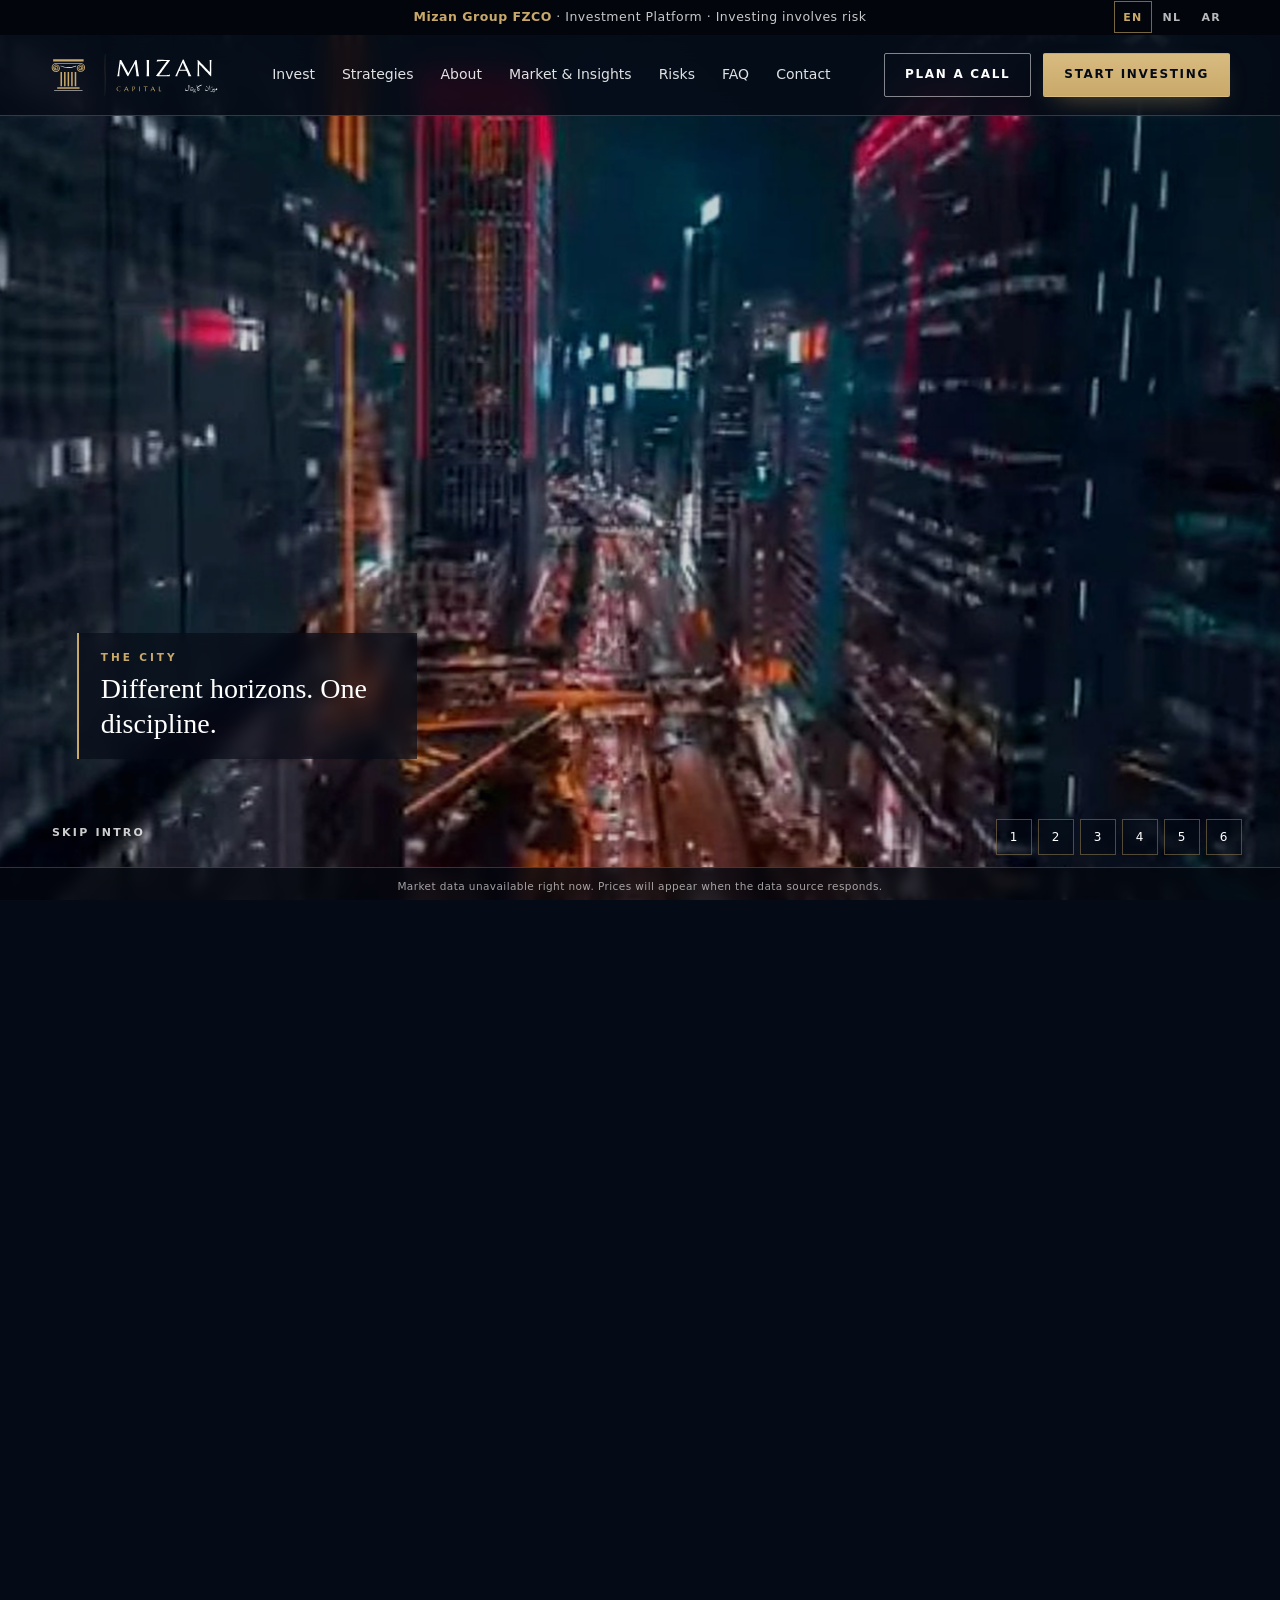
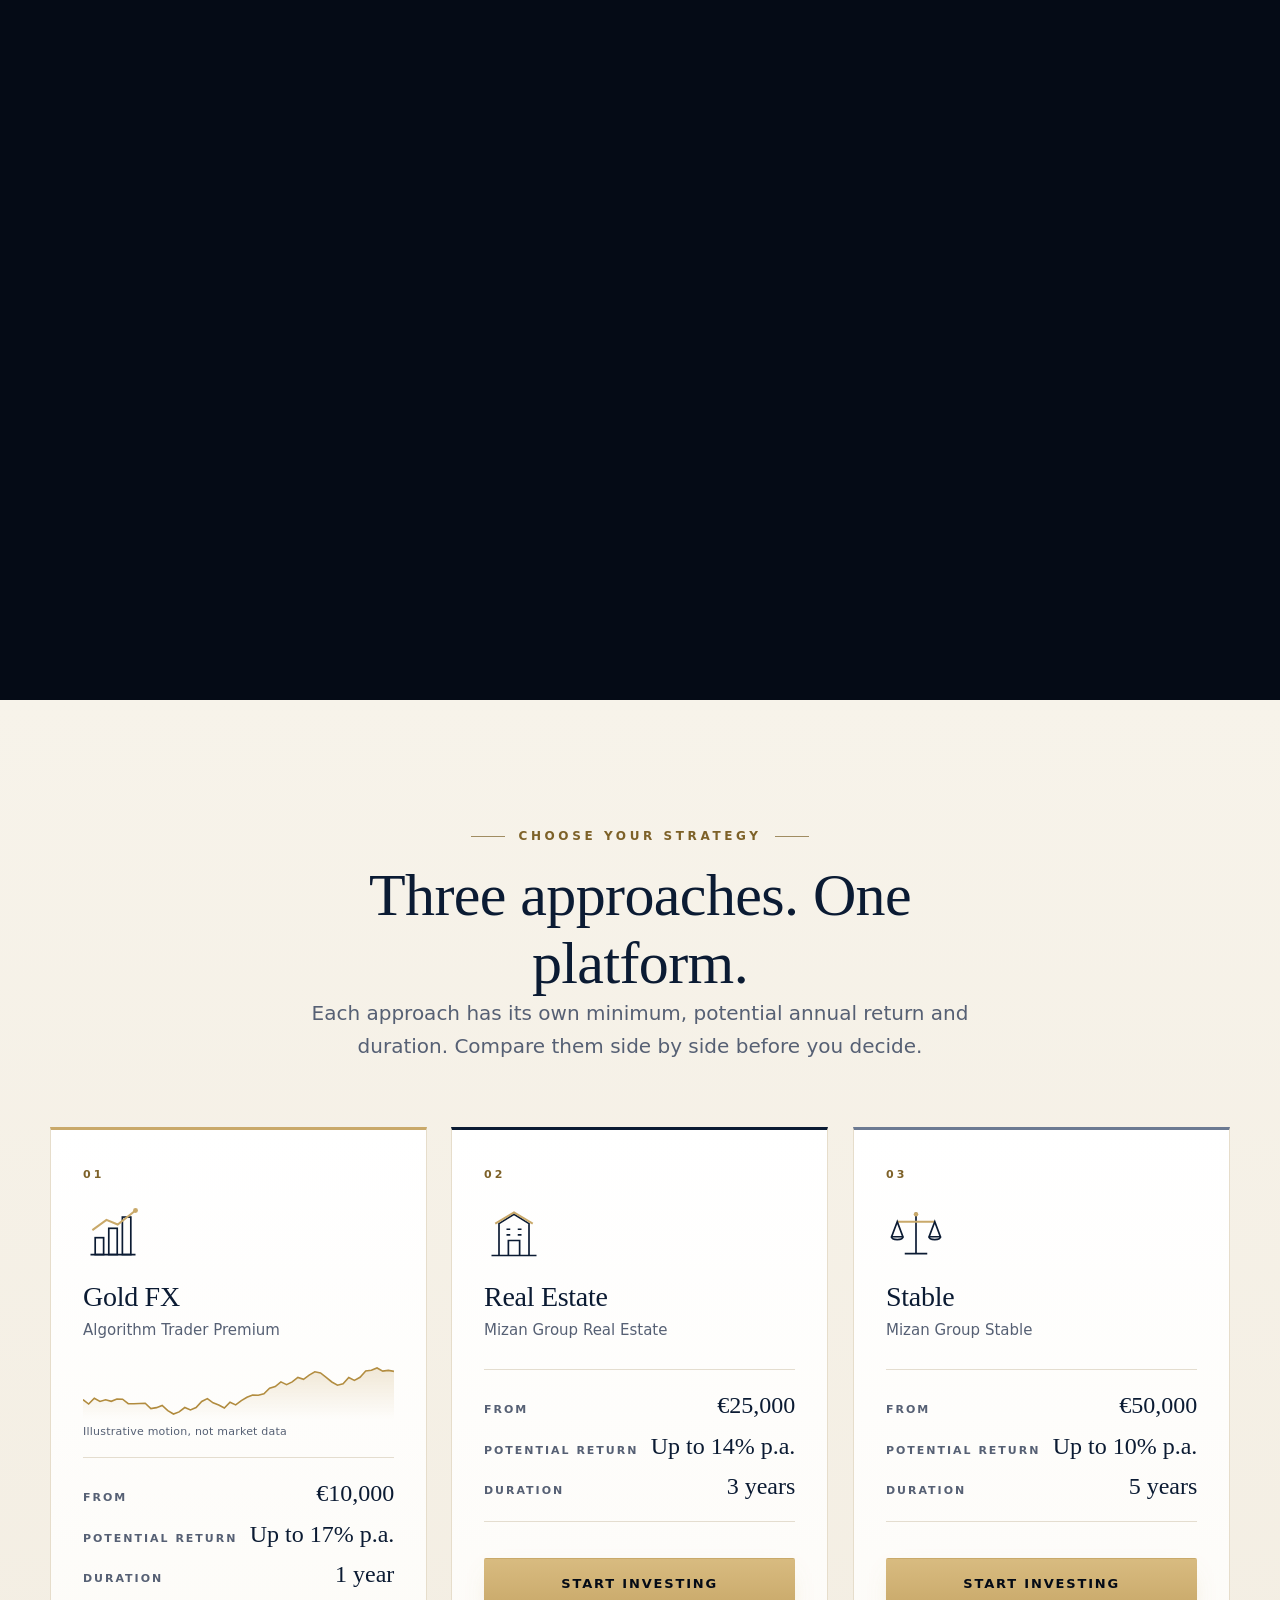
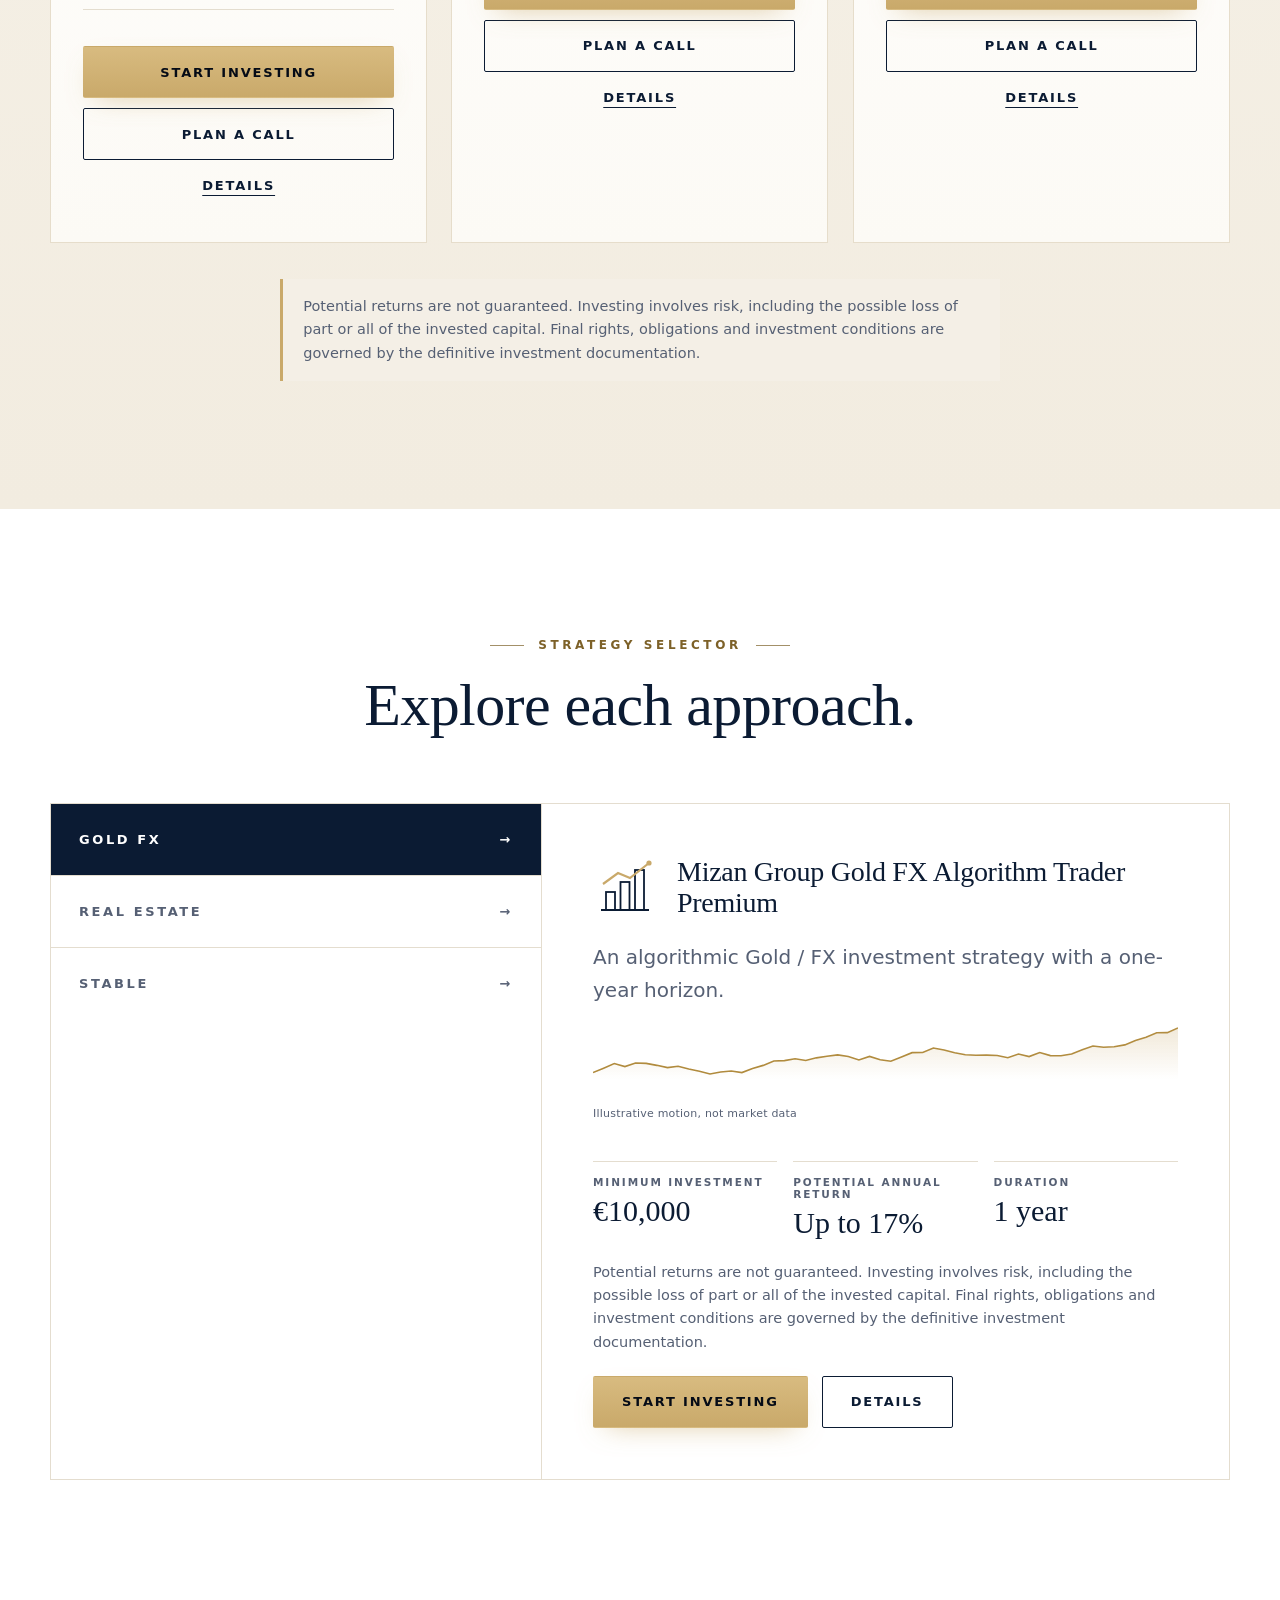
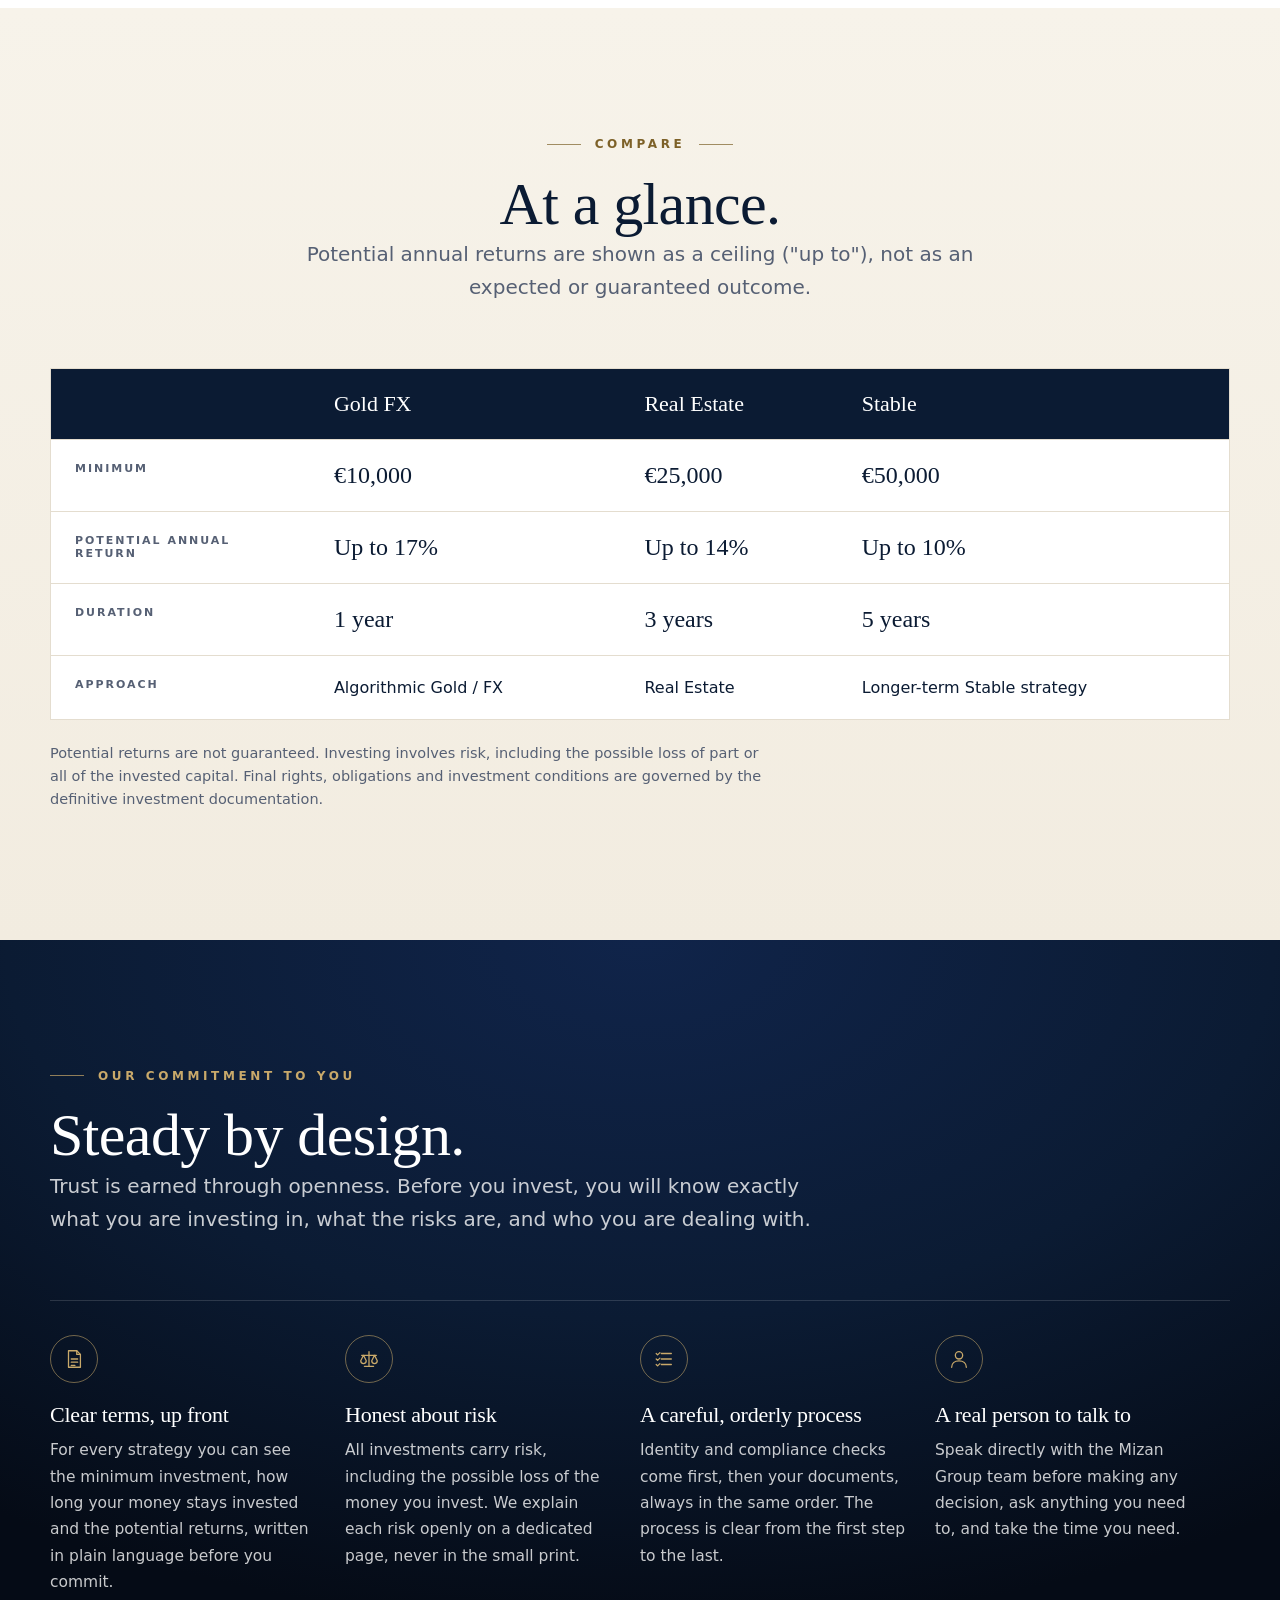
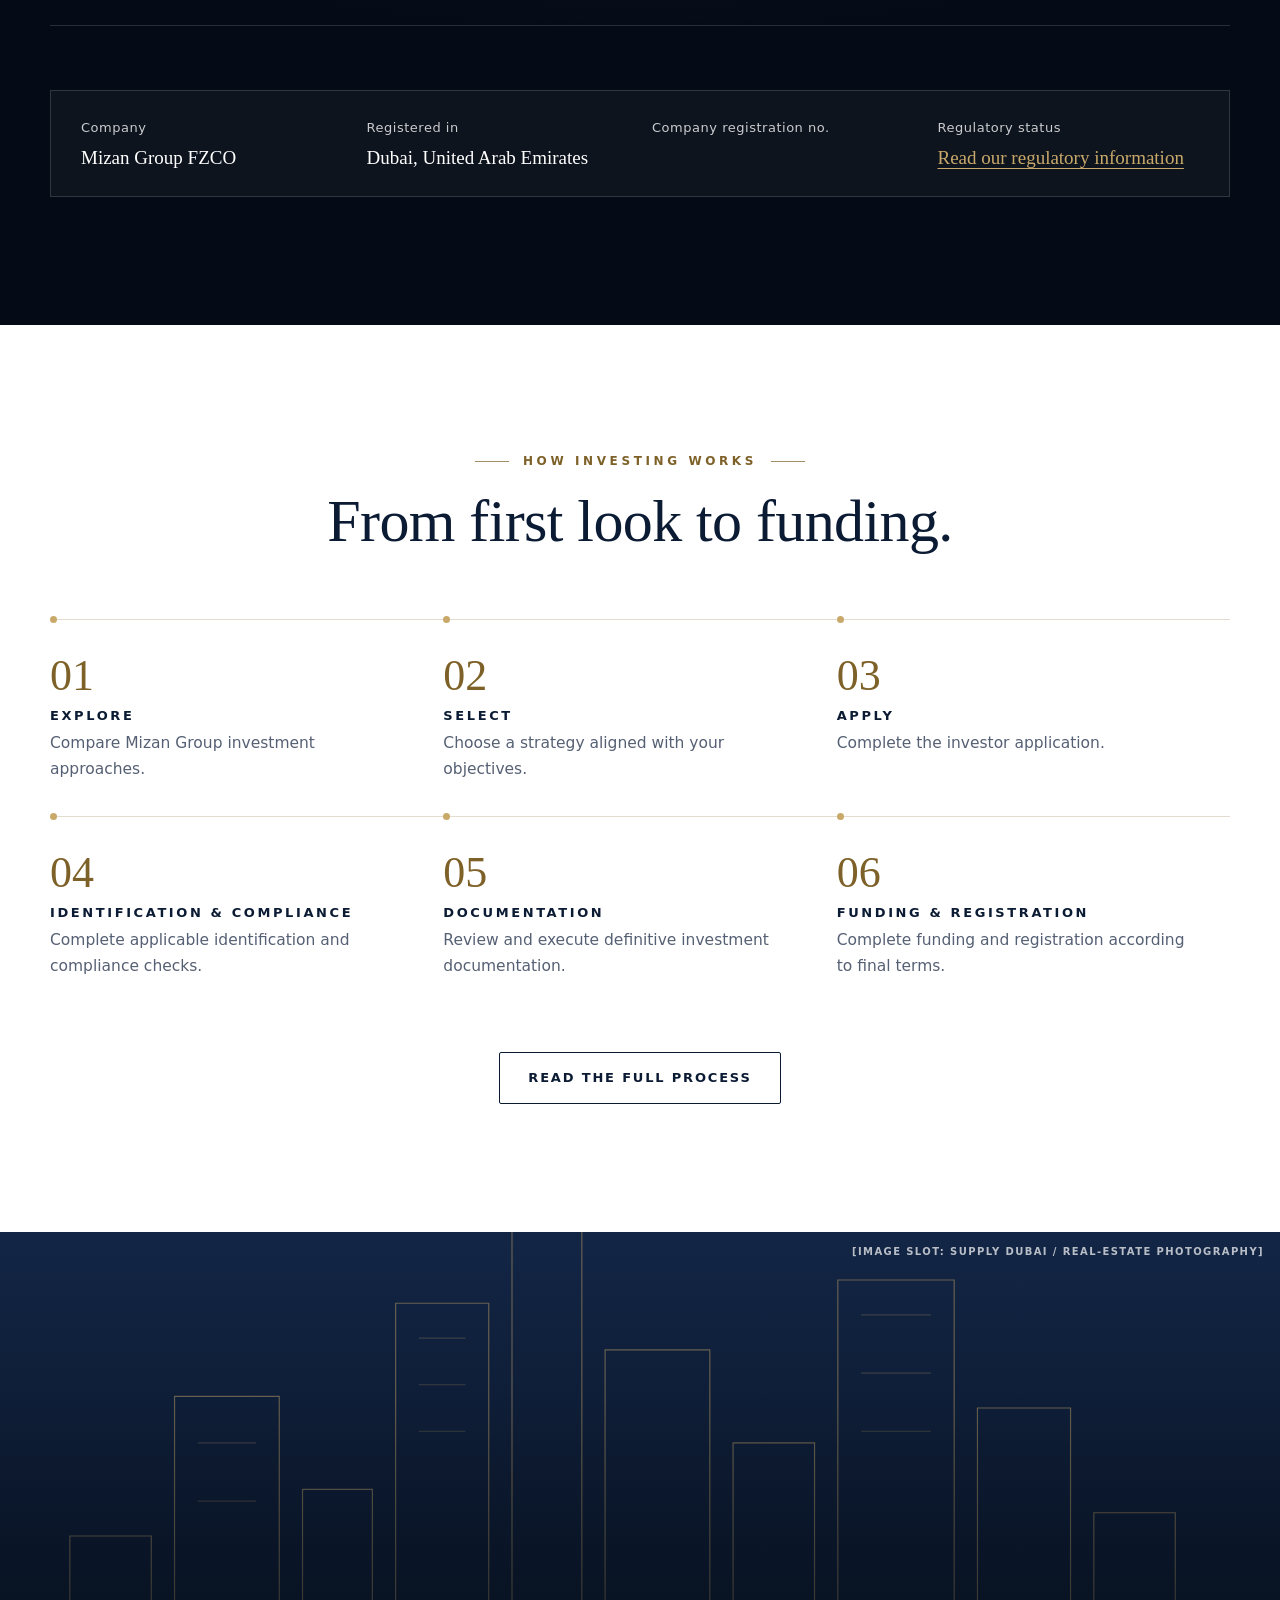
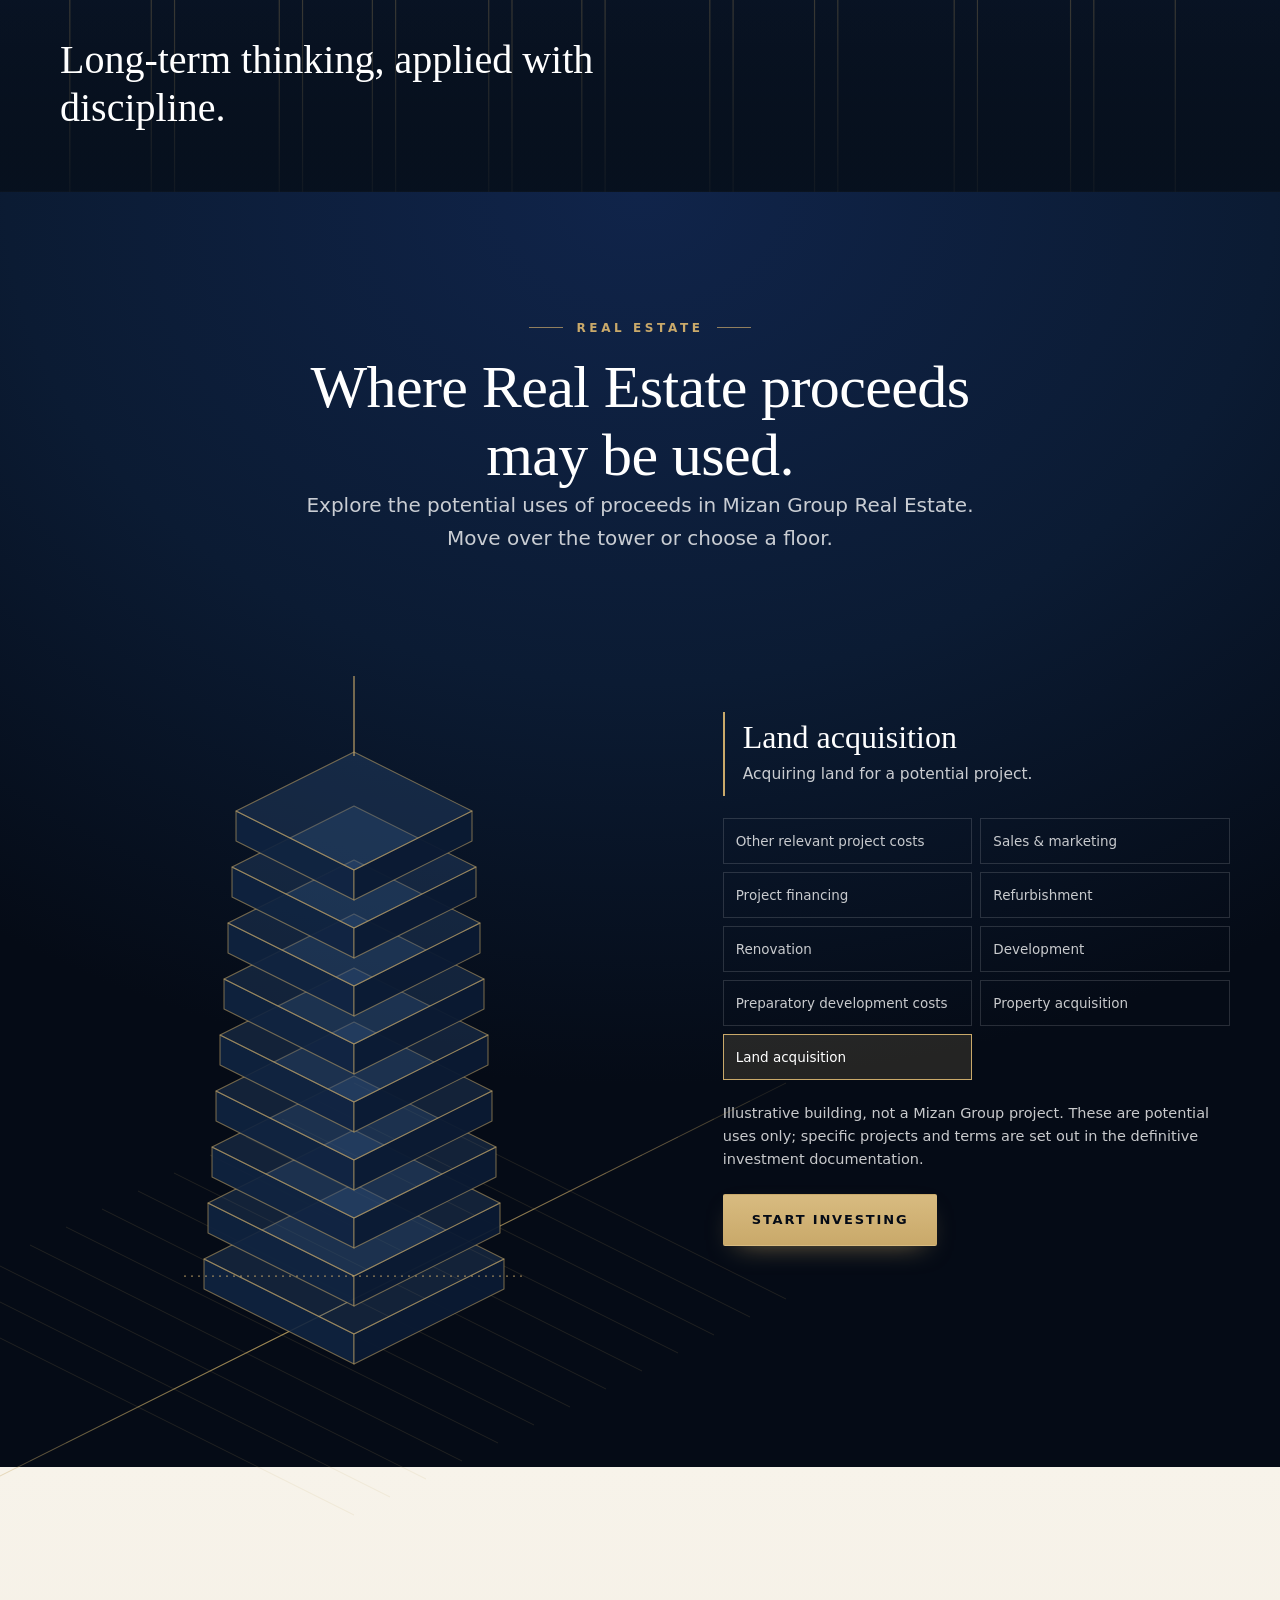
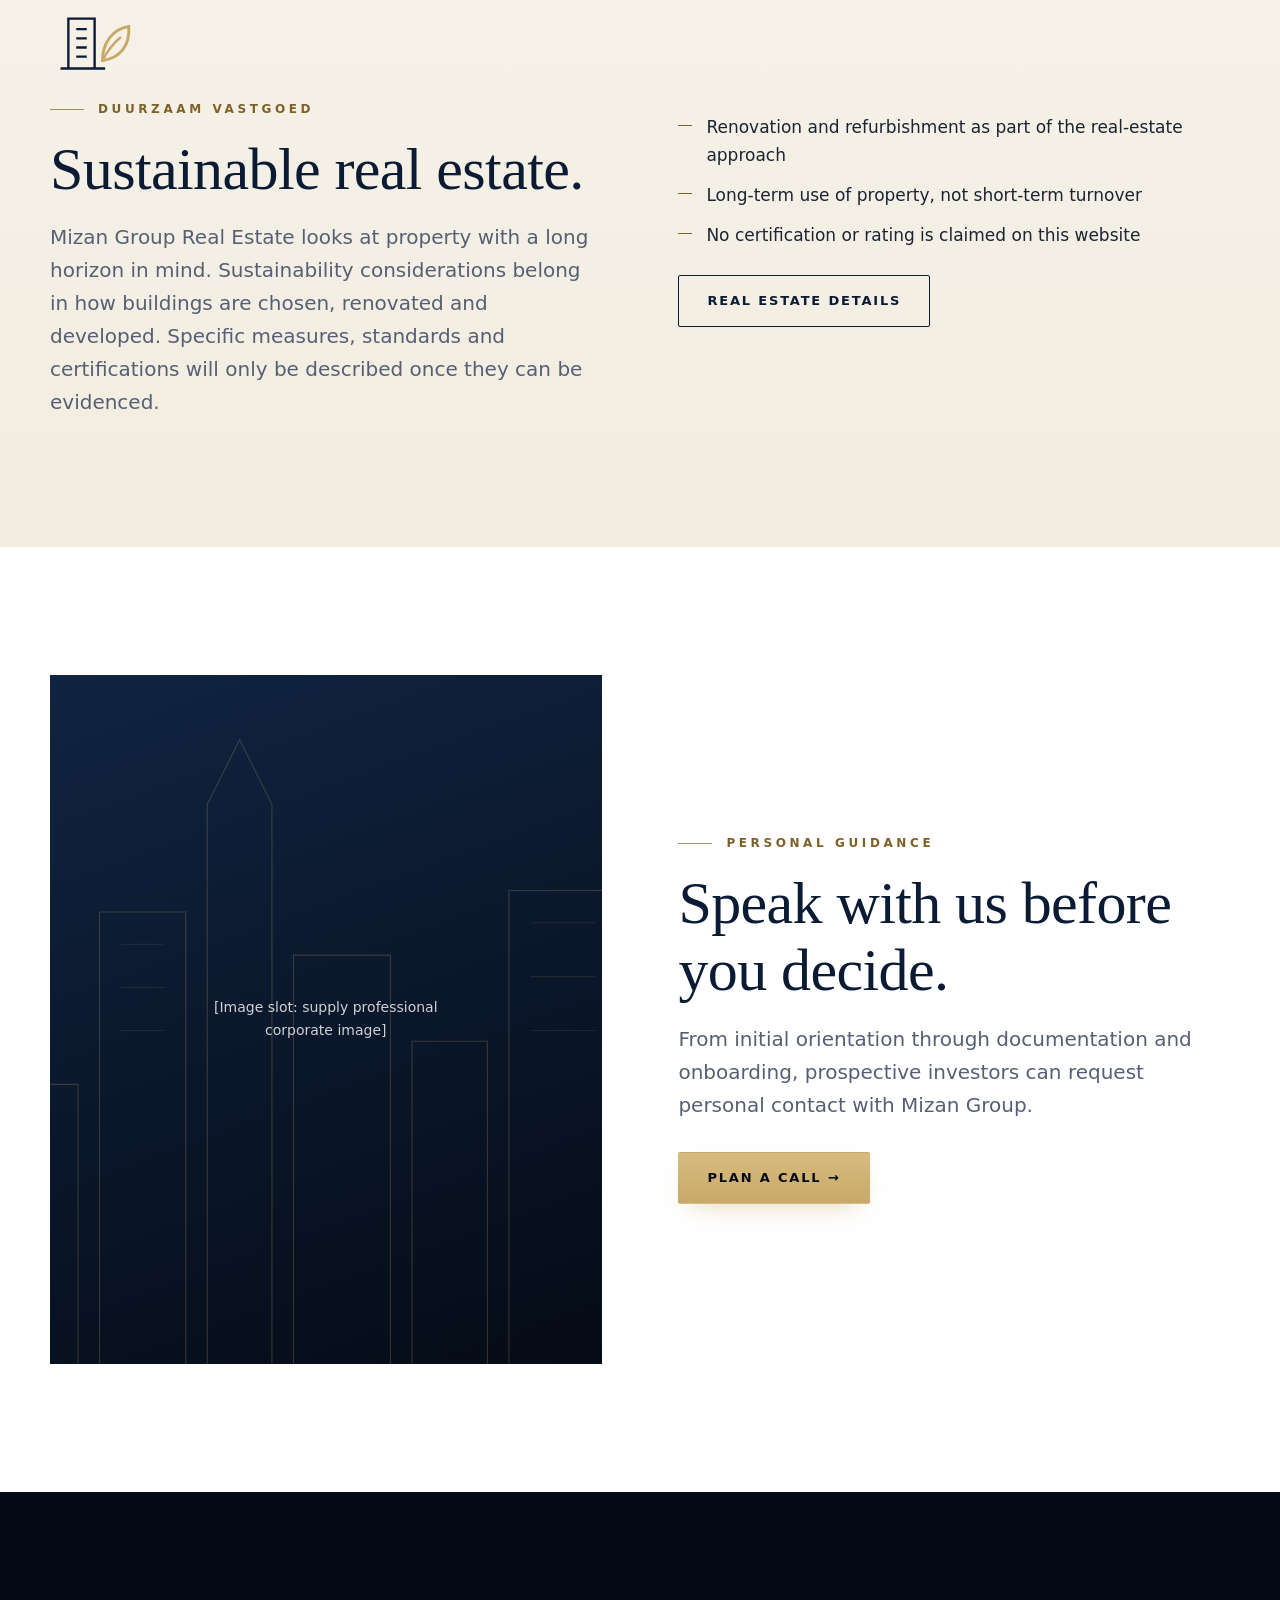
==== commit 5b3a106e: "Merge the commitments section edit made on the published preview; add its translations Co-Authored-B" ====
--- a/mizan/index.html
+++ b/mizan/index.html
@@ -165,13 +165,35 @@
 
   <section class="s dark" id="clarity" aria-labelledby="h-clar">
     <div class="wrap">
-      <div class="sec-head reveal"><span class="eyebrow">A structured investment process</span><h2 id="h-clar">Built around clarity.</h2><p class="lead">We would rather show you the terms plainly than ask you to take anything on trust.</p></div>
-      <div class="pillars reveal">
-        <div><h3>Clear terms</h3><p>Minimum investment, duration and potential-return wording are stated up front for every strategy.</p></div>
-        <div><h3>Risk, in plain view</h3><p>Risks are explained on a dedicated page, not hidden in small print.</p></div>
-        <div><h3>Structured onboarding</h3><p>Application, identification and compliance checks, then documentation, in a defined order.</p></div>
-        <div><h3>Personal contact</h3><p>Prospective investors can speak with Mizan Group before they decide.</p></div>
-      </div>
+      <div class="sec-head reveal"><span class="eyebrow">Our commitment to you</span><h2 id="h-clar">Steady by design.</h2><p class="lead">Trust is earned through openness. Before you invest, you will know exactly what you are investing in, what the risks are, and who you are dealing with.</p></div>
+      <div class="pillars trust-pillars reveal">
+        <div>
+          <span class="p-ic" aria-hidden="true"><svg viewBox="0 0 24 24"><path d="M6 3h9l4 4v14H6z"/><path d="M15 3v4h4"/><path d="M9 12h7M9 15.5h7M9 19h4"/></svg></span>
+          <h3>Clear terms, up front</h3>
+          <p>For every strategy you can see the minimum investment, how long your money stays invested and the potential returns, written in plain language before you commit.</p>
+        </div>
+        <div>
+          <span class="p-ic" aria-hidden="true"><svg viewBox="0 0 24 24"><path d="M12 4v16M7 20h10"/><path d="M4 8h16"/><path d="M6 8l-3 6a3 3 0 0 0 6 0zM18 8l-3 6a3 3 0 0 0 6 0z"/></svg></span>
+          <h3>Honest about risk</h3>
+          <p>All investments carry risk, including the possible loss of the money you invest. We explain each risk openly on a dedicated page, never in the small print.</p>
+        </div>
+        <div>
+          <span class="p-ic" aria-hidden="true"><svg viewBox="0 0 24 24"><path d="M9 6h11M9 12h11M9 18h11"/><path d="M3.5 6l1.5 1.5L7.5 5M3.5 12l1.5 1.5L7.5 11M3.5 18l1.5 1.5L7.5 17"/></svg></span>
+          <h3>A careful, orderly process</h3>
+          <p>Identity and compliance checks come first, then your documents, always in the same order. The process is clear from the first step to the last.</p>
+        </div>
+        <div>
+          <span class="p-ic" aria-hidden="true"><svg viewBox="0 0 24 24"><circle cx="12" cy="8" r="4"/><path d="M4 21c0-4.4 3.6-7 8-7s8 2.6 8 7"/></svg></span>
+          <h3>A real person to talk to</h3>
+          <p>Speak directly with the Mizan Group team before making any decision, ask anything you need to, and take the time you need.</p>
+        </div>
+      </div>
+      <dl class="trust-strip reveal" aria-label="Company details">
+        <div><dt>Company</dt><dd>Mizan Group FZCO</dd></div>
+        <div><dt>Registered in</dt><dd>Dubai, United Arab Emirates</dd></div>
+        <div><dt>Company registration no.</dt><dd><span class="ph">[NUMBER]</span></dd></div>
+        <div><dt>Regulatory status</dt><dd><a href="#/disclaimer">Read our regulatory information</a></dd></div>
+      </dl>
     </div>
   </section>
 
--- a/mizan/css/styles.css
+++ b/mizan/css/styles.css
@@ -604,3 +604,17 @@
 @media (max-width:640px){.tb-text{font-size:11.5px;line-height:1.35}.ticker-note{font-size:9.5px}}
 
 @media (max-width:640px){.cine-stage .c-dots{display:none}}
+
+/* Commitments section: icons and company details strip (merged from an edit made on the published preview) */
+.trust-pillars div{padding-top:34px}
+.p-ic{display:flex;align-items:center;justify-content:center;width:48px;height:48px;border:1px solid rgba(201,169,106,.55);border-radius:50%;color:var(--gold);margin-bottom:20px}
+.p-ic svg{width:22px;height:22px;fill:none;stroke:currentColor;stroke-width:1.4;stroke-linecap:round;stroke-linejoin:round}
+.trust-pillars h3{margin-bottom:10px}
+.trust-pillars p{line-height:1.7}
+.trust-strip{display:grid;grid-template-columns:repeat(4,minmax(0,1fr));gap:24px;margin:clamp(40px,5vw,64px) 0 0;padding:26px 30px;border:1px solid var(--line-dark);background:rgba(255,255,255,.035)}
+.trust-strip dt{font-size:13px;letter-spacing:.04em;color:var(--muted-dark);margin-bottom:6px}
+.trust-strip dd{margin:0;font-family:var(--serif);font-size:19px;line-height:1.35;color:var(--white)}
+.trust-strip dd a{color:var(--gold);text-decoration:underline;text-underline-offset:4px;text-decoration-thickness:1px}
+.trust-strip dd a:hover{color:var(--white)}
+@media (max-width:900px){.trust-strip{grid-template-columns:repeat(2,minmax(0,1fr))}}
+@media (max-width:540px){.trust-strip{grid-template-columns:1fr;padding:22px}}
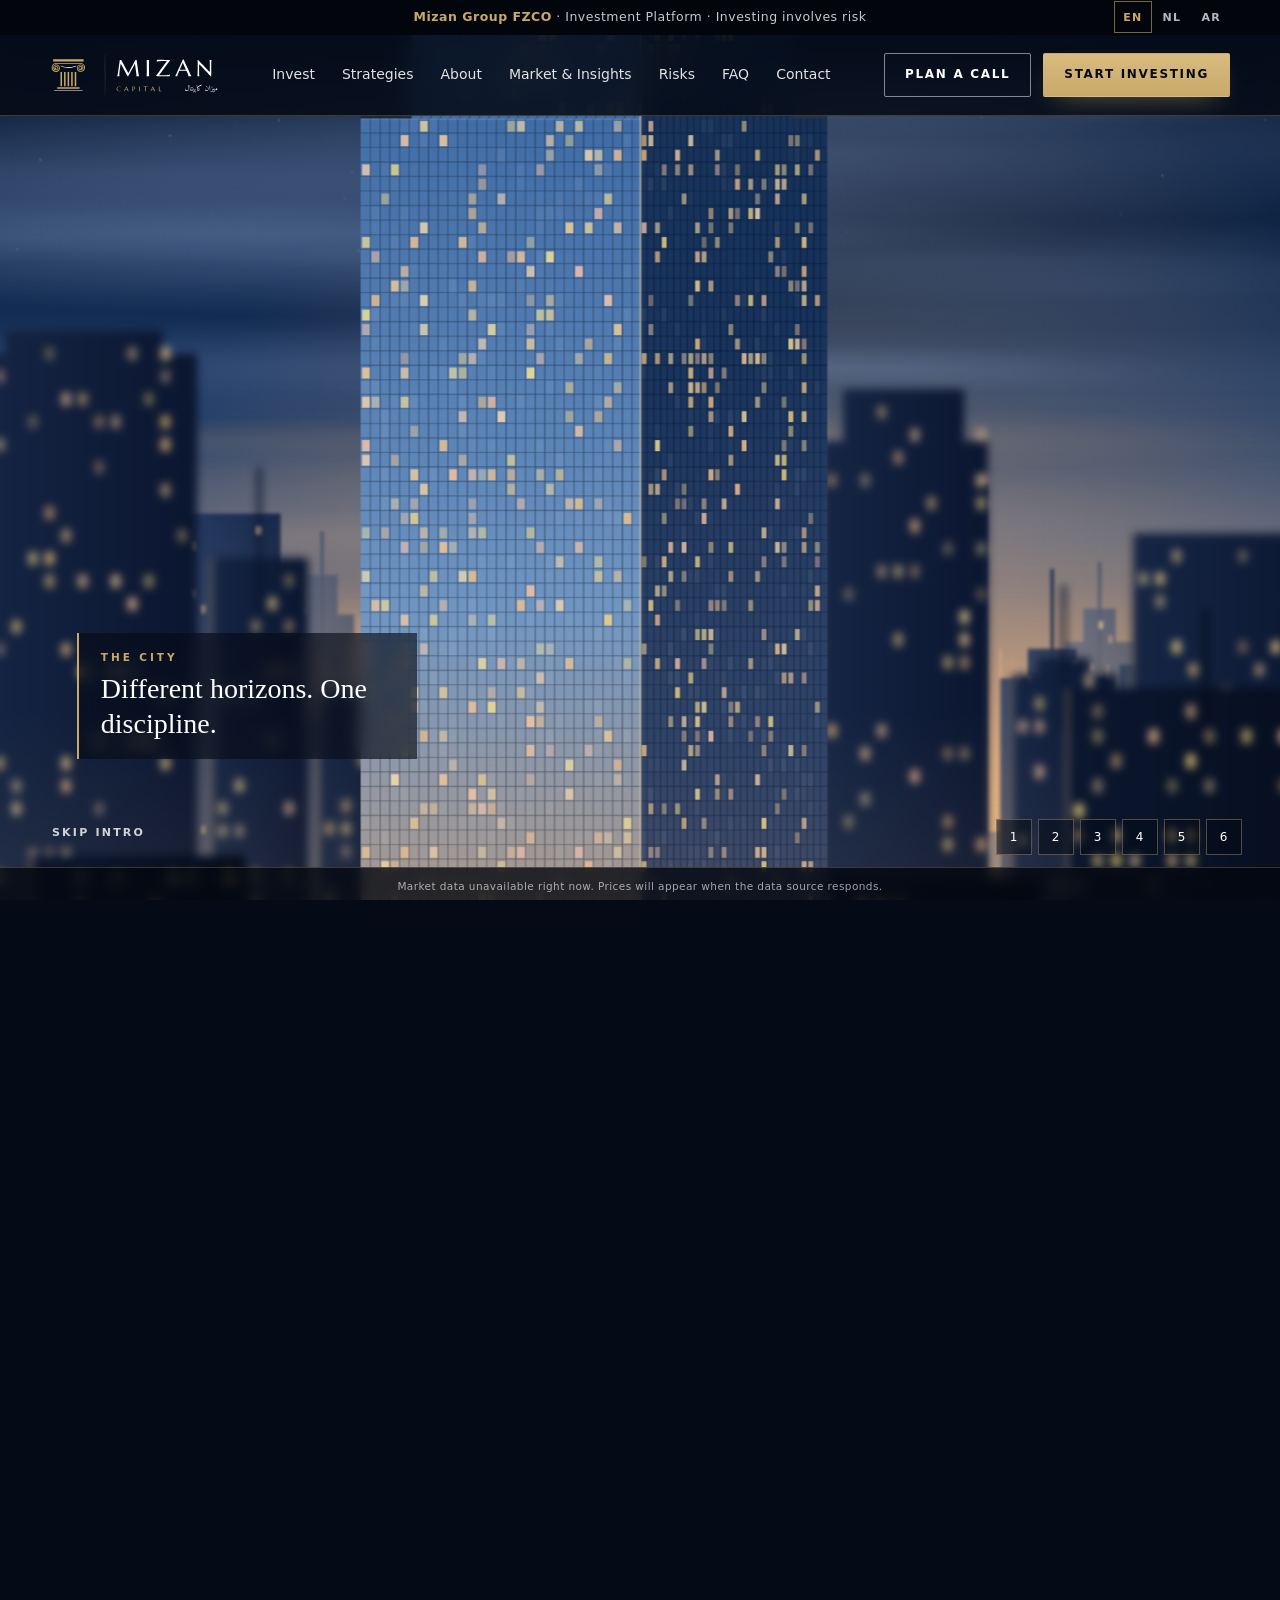
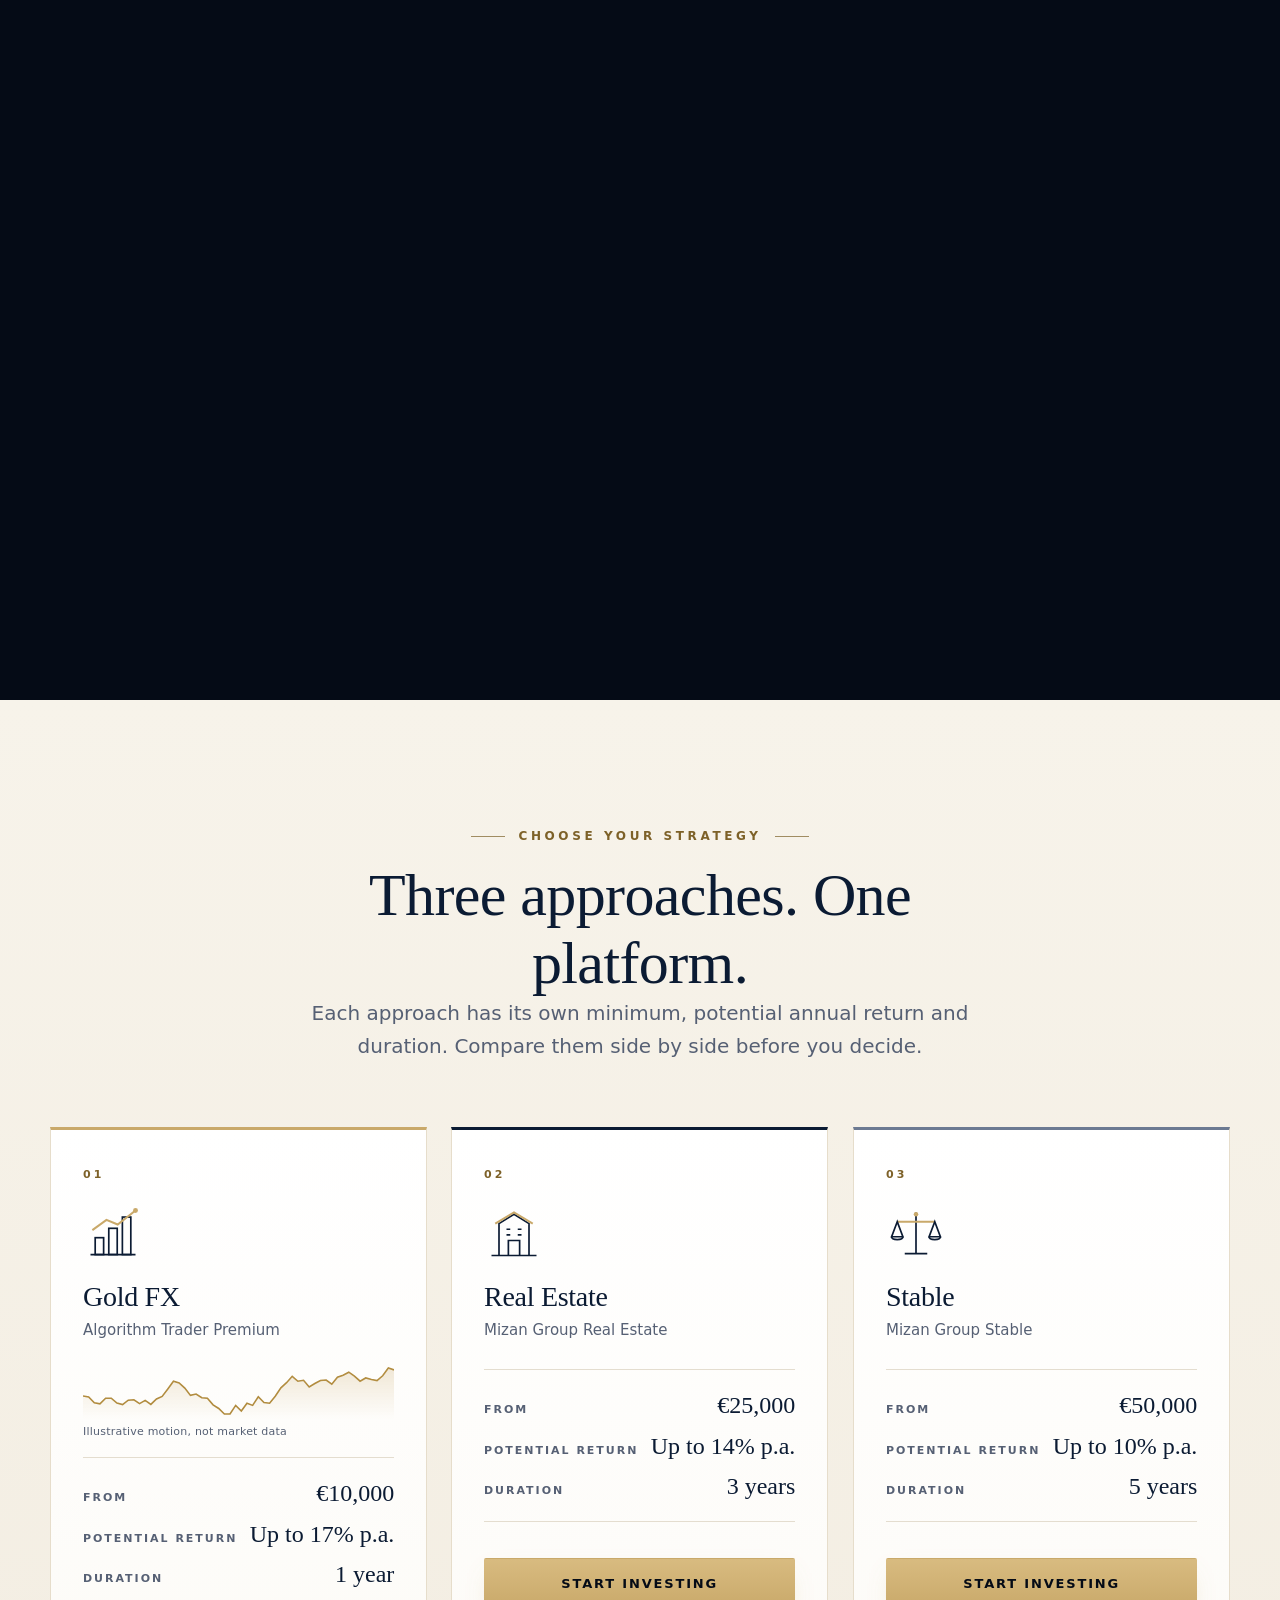
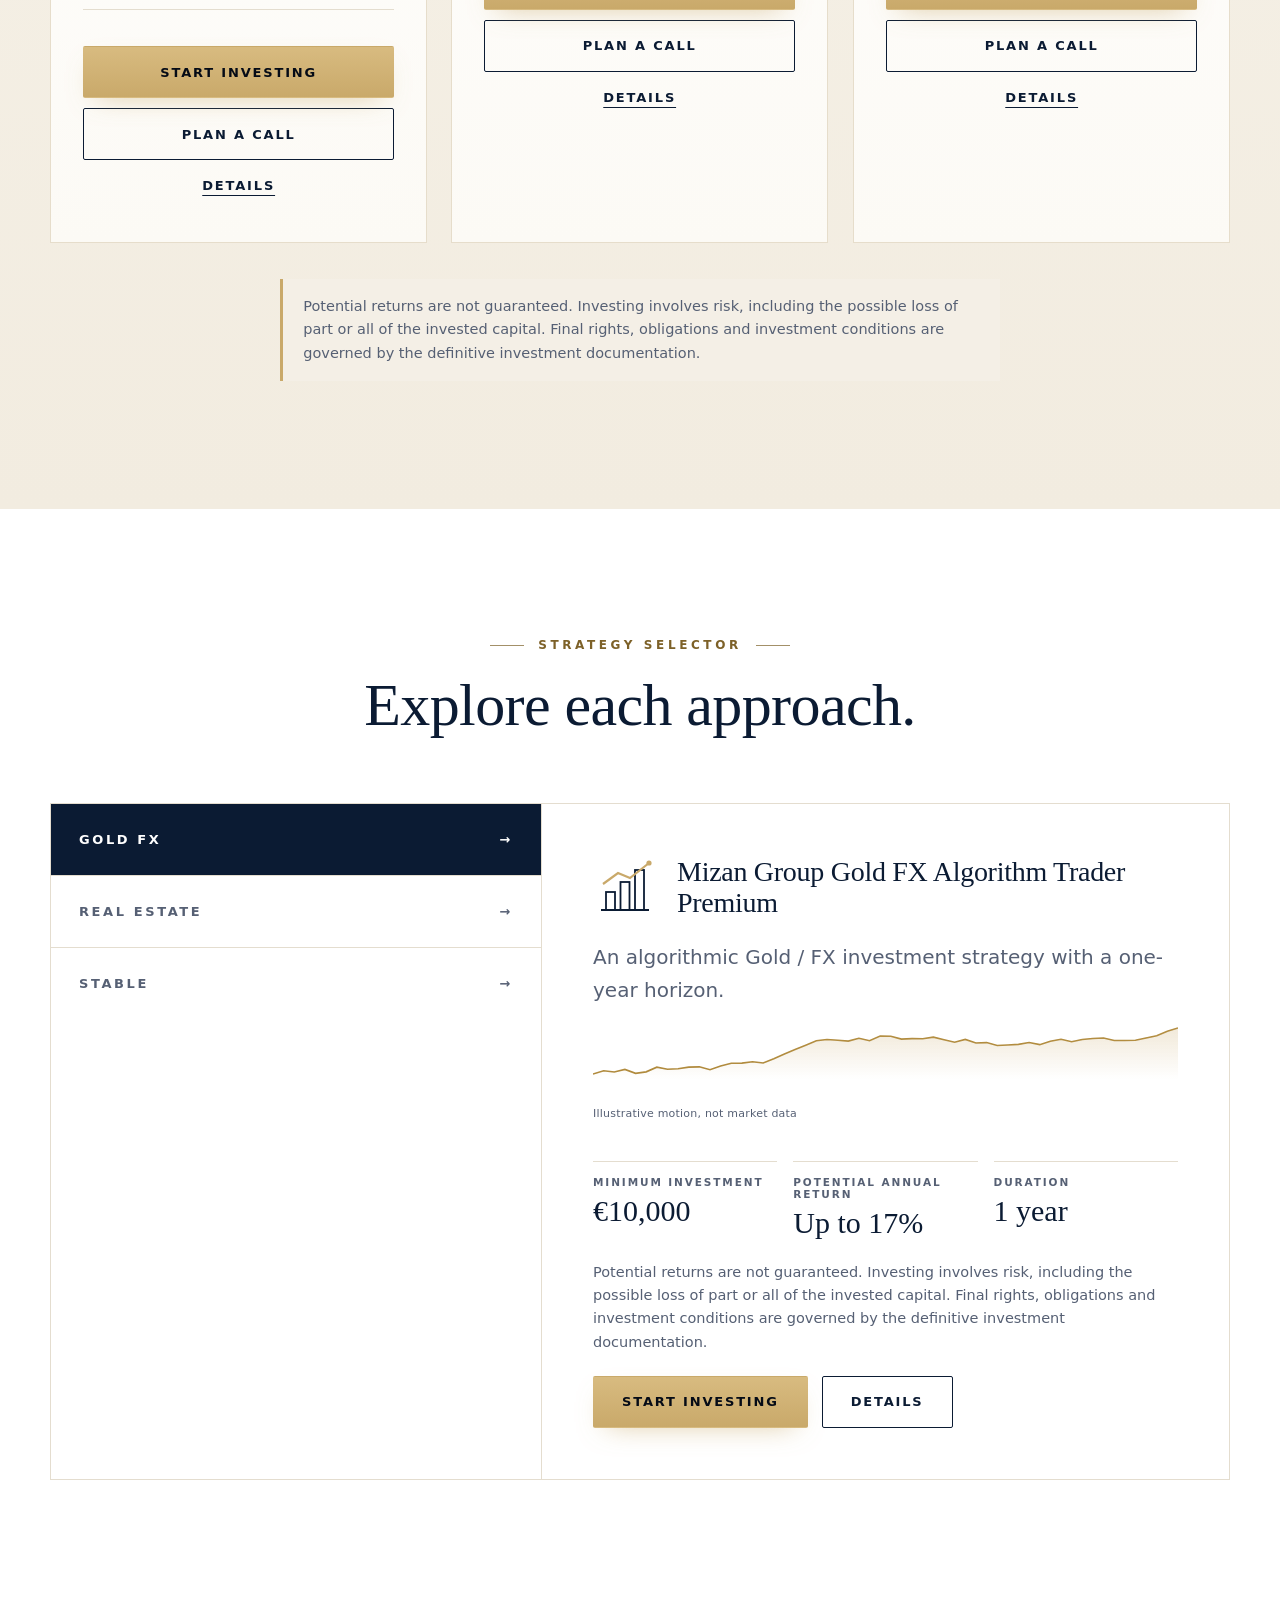
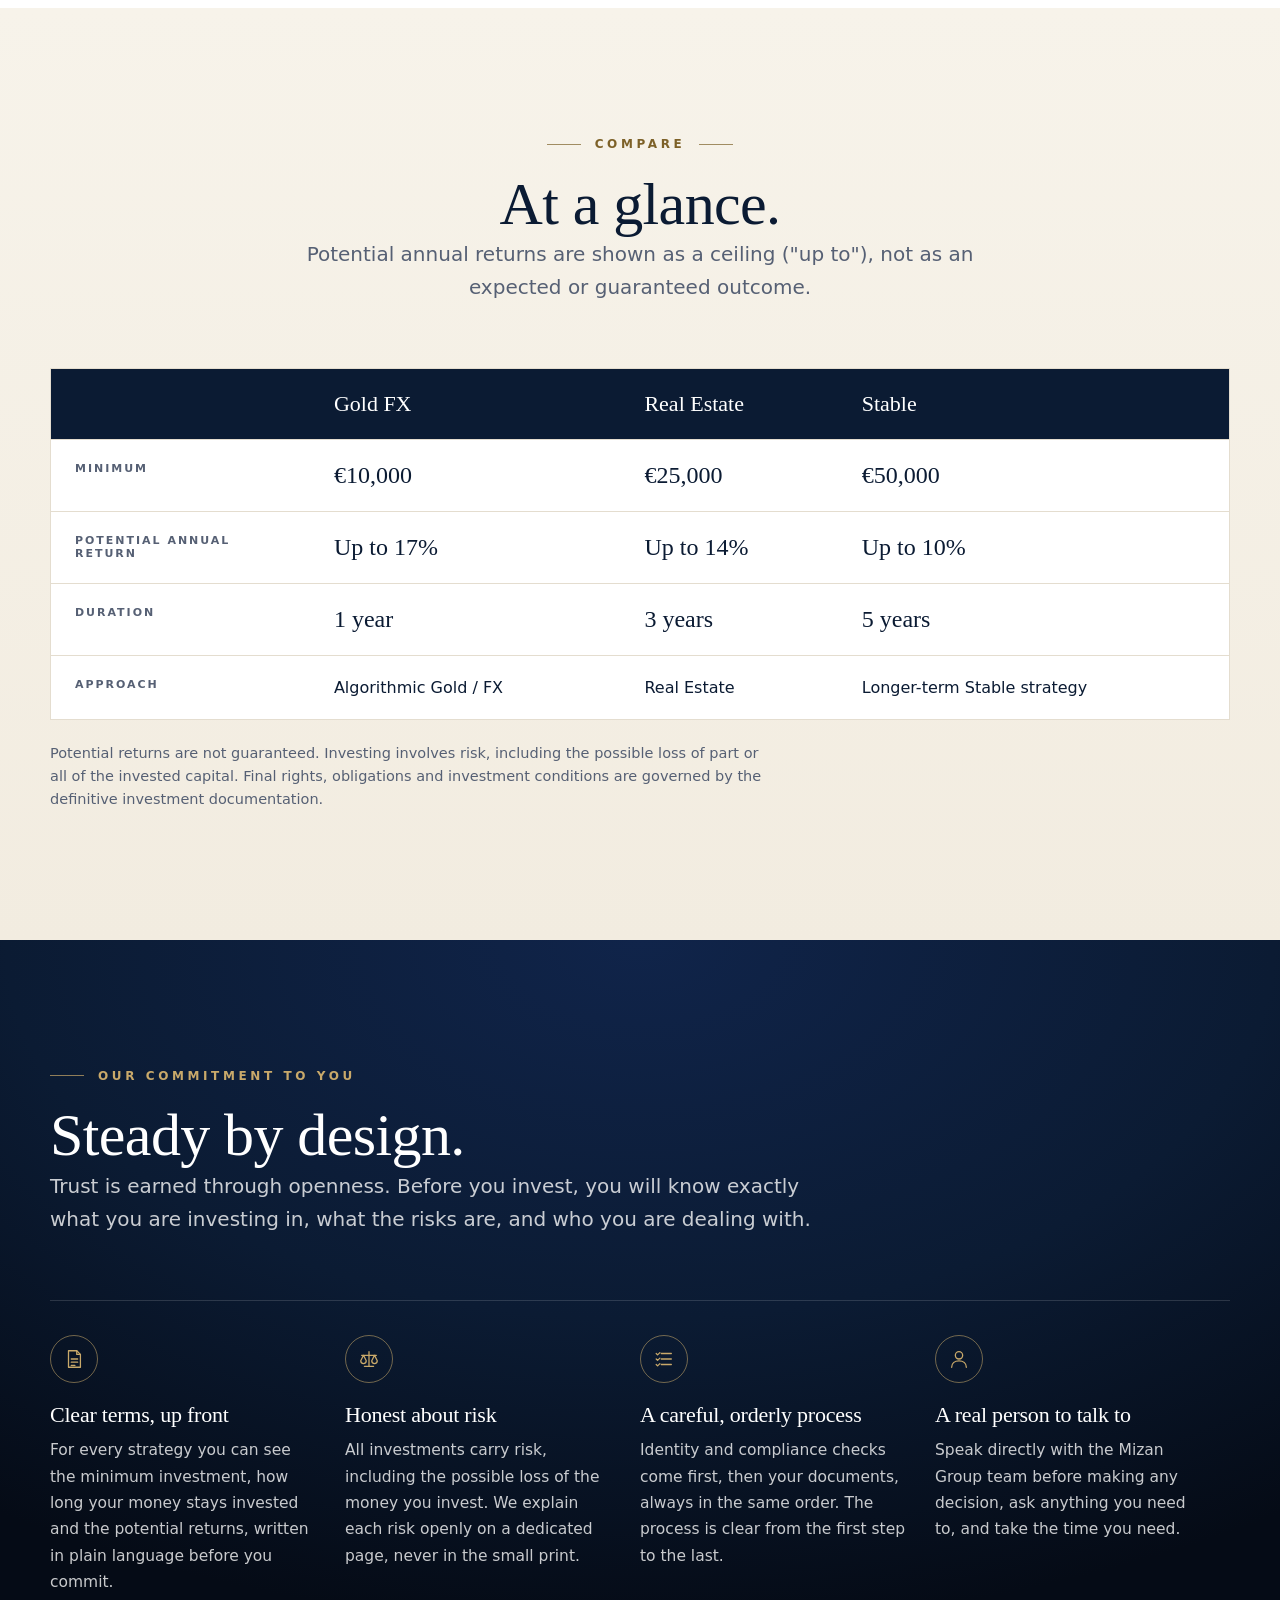
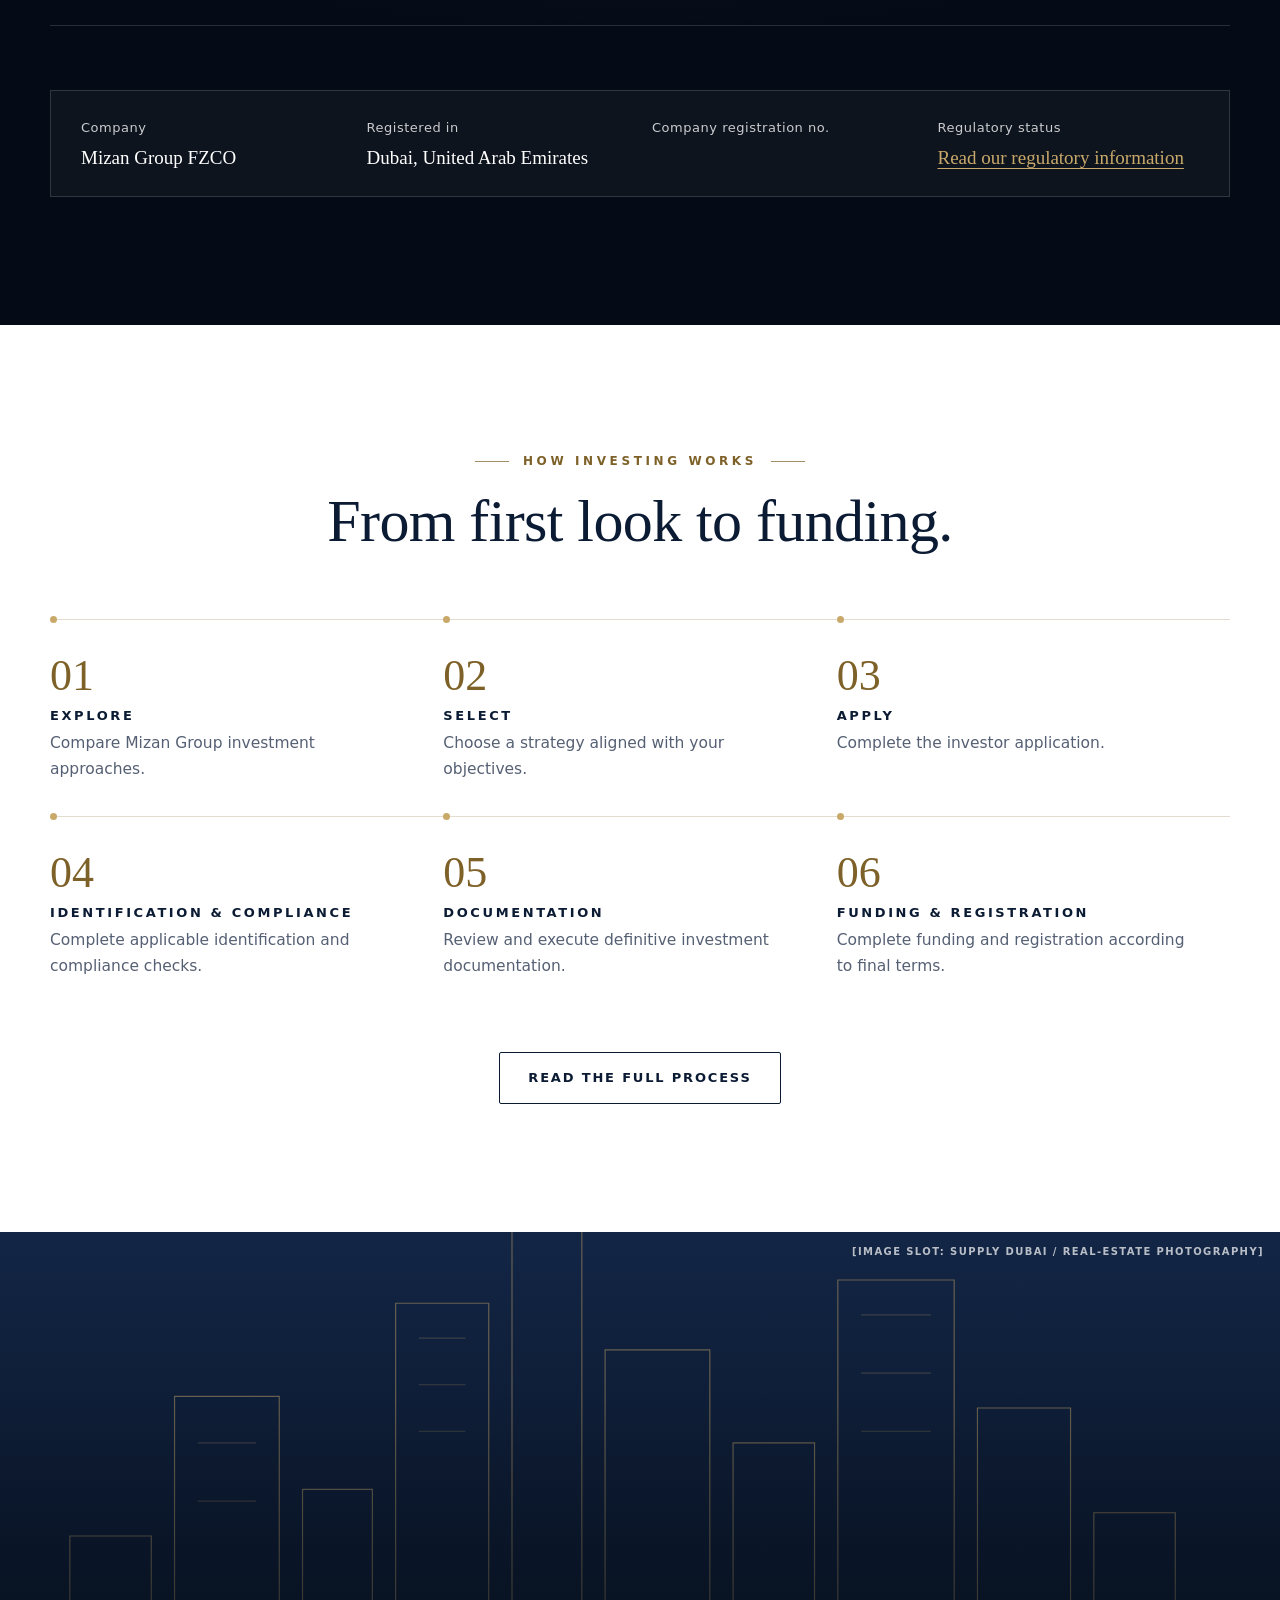
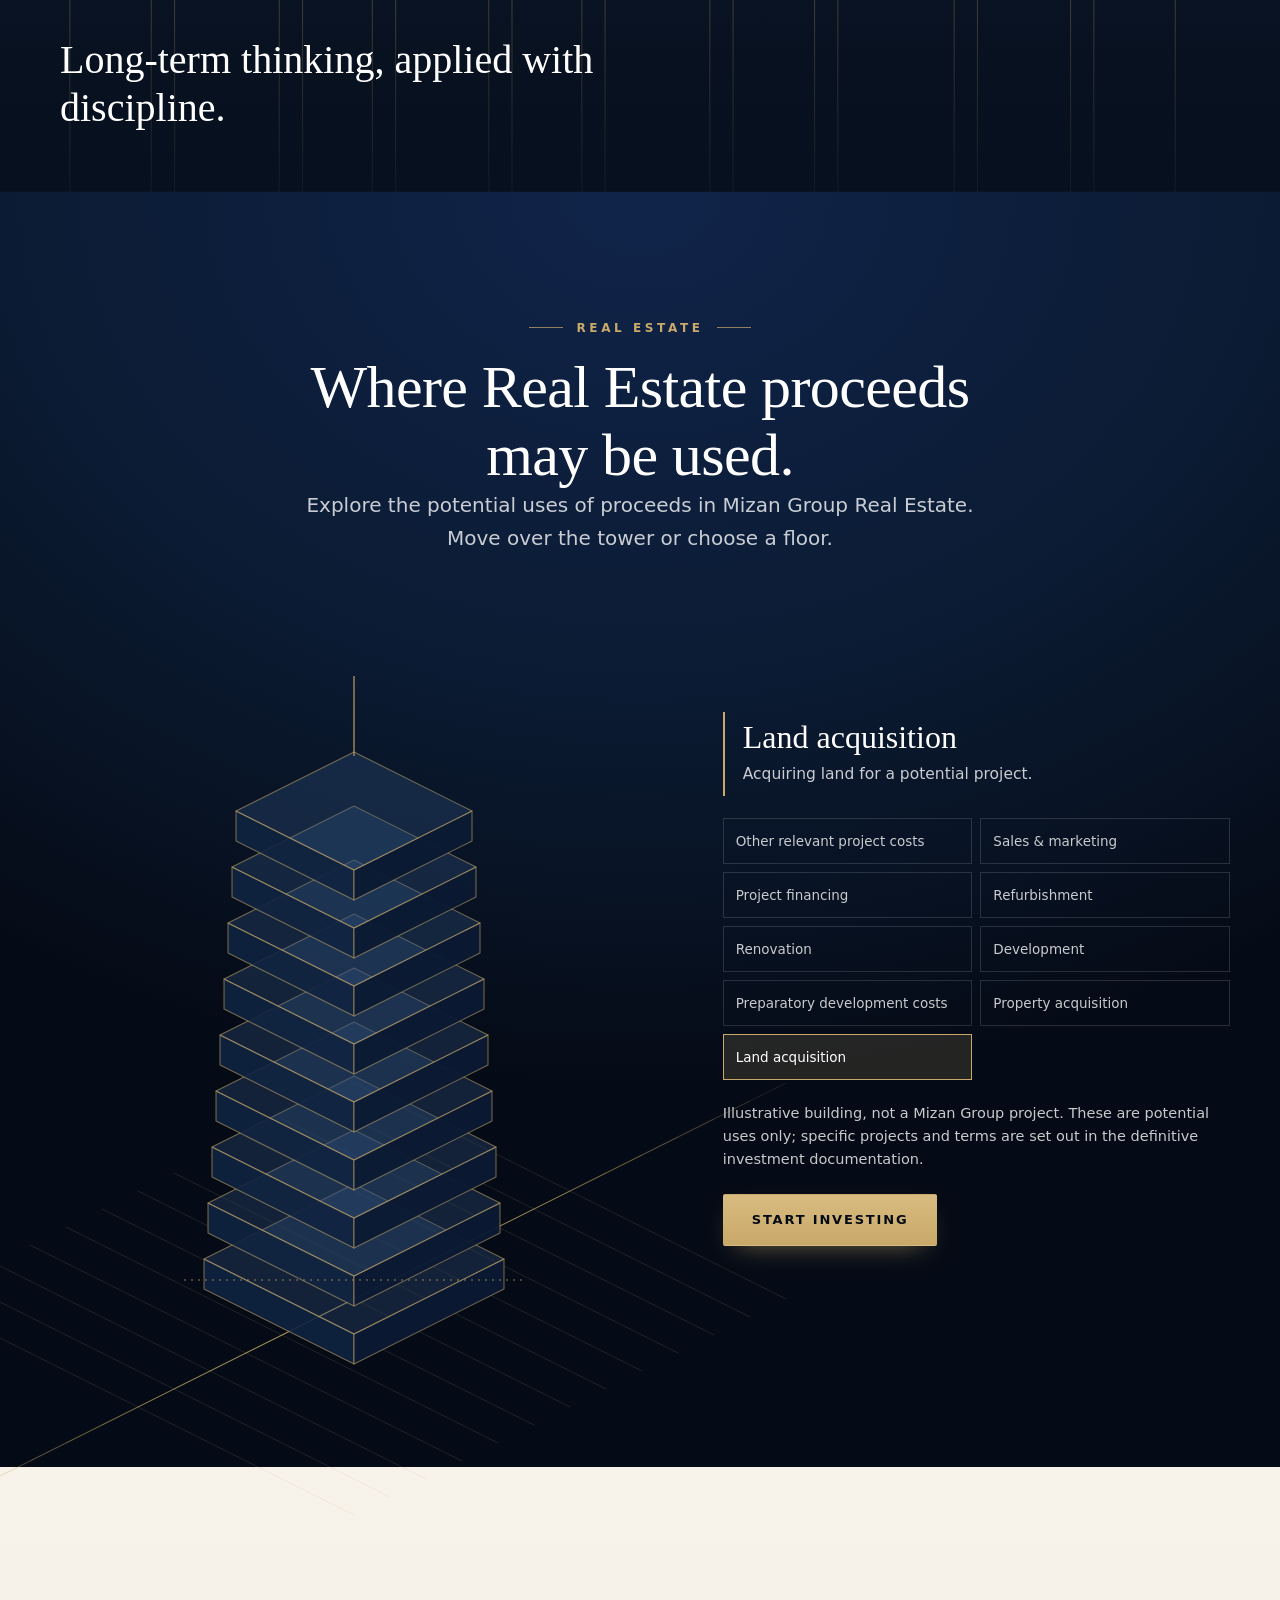
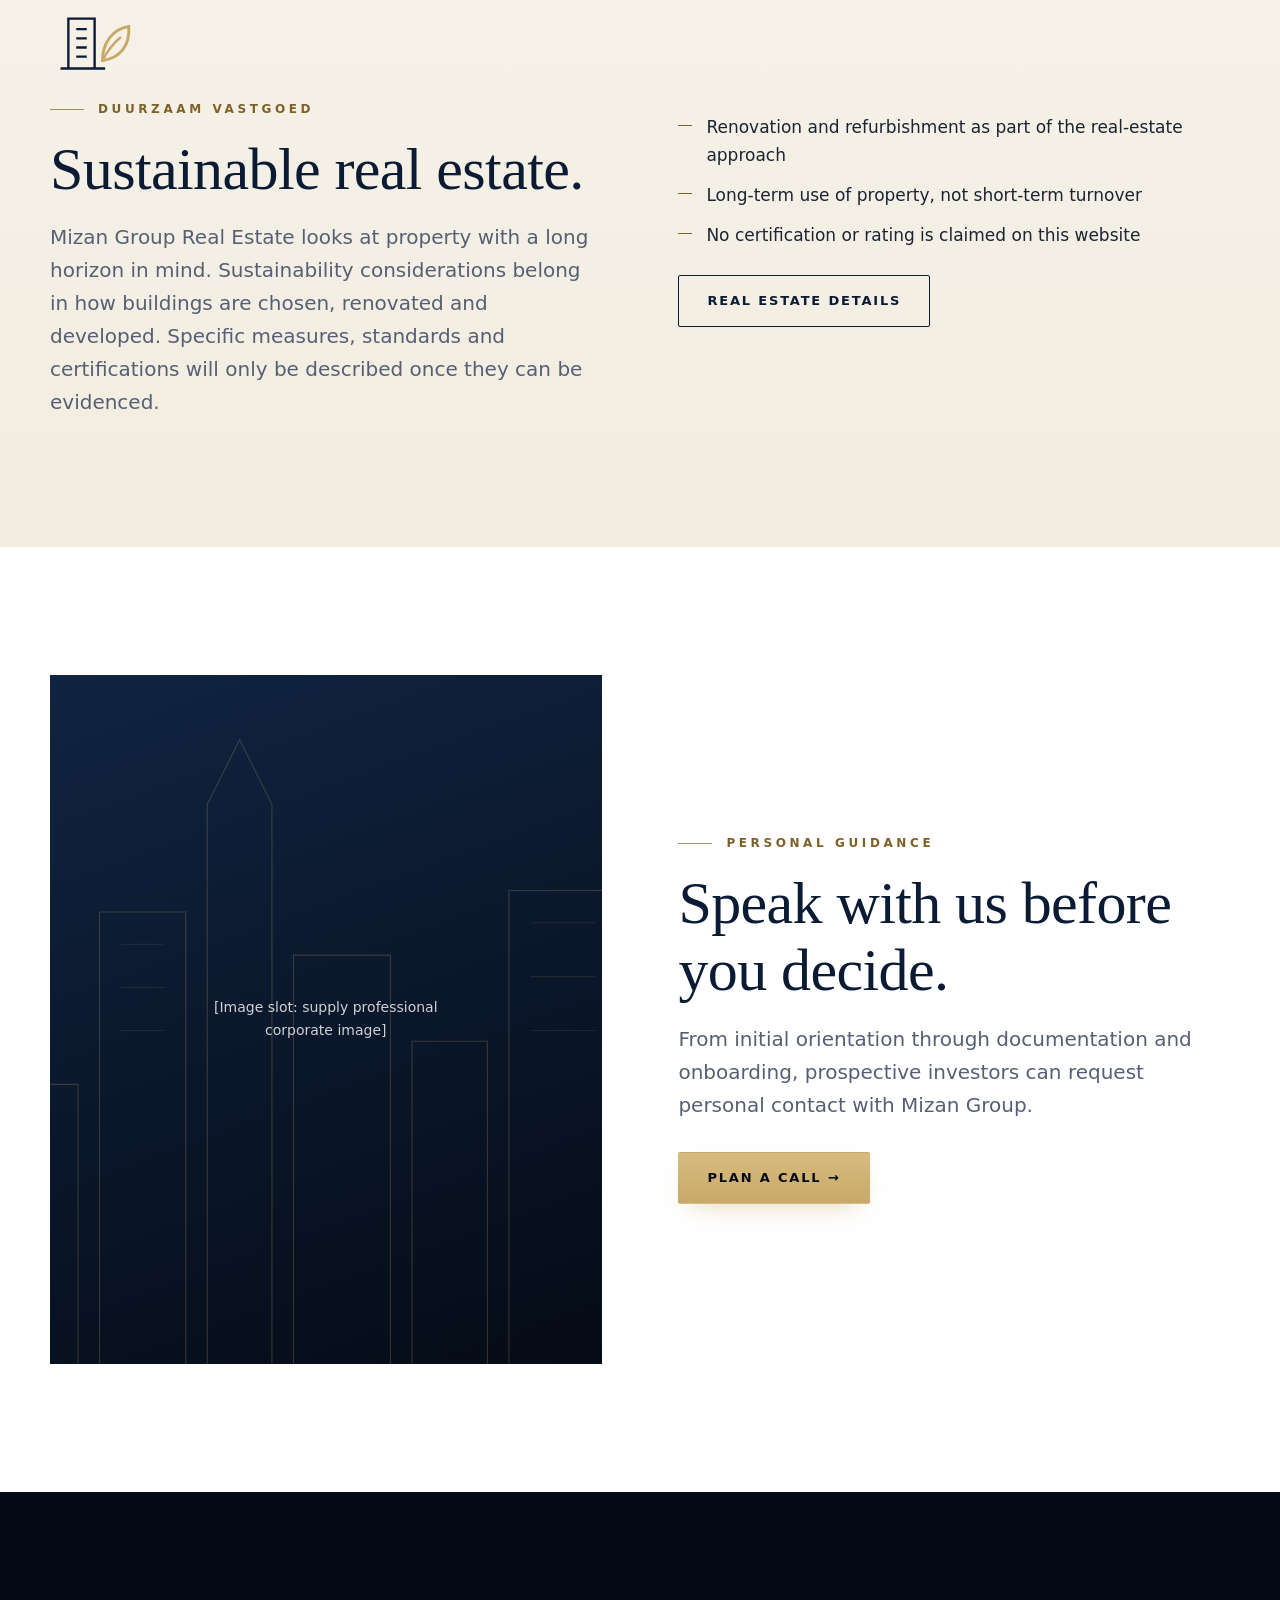
==== commit 0e3b84fa: "Hero: return to the generated skyline > skyscraper > trading-floor journey; photos no longer used by" ====
--- a/mizan/index.html
+++ b/mizan/index.html
@@ -85,17 +85,12 @@
 
   <section class="cine" id="cine" aria-labelledby="h-hero">
     <div class="cine-track" id="cineTrack">
-      <div class="cine-stage has-photos" id="cineStage">
+      <div class="cine-stage" id="cineStage">
         <canvas class="layer c-sky" id="pSky" aria-hidden="true"></canvas>
         <canvas class="layer c-far" id="pFar" aria-hidden="true"></canvas>
         <canvas class="layer c-mid" id="pMid" aria-hidden="true"></canvas>
         <canvas class="layer c-tower" id="pTower" width="1400" height="3000" aria-hidden="true"></canvas>
         <canvas class="layer c-facade" id="pFacade" aria-hidden="true"></canvas>
-        <img class="layer ph ph1" src="img/plates/p1-skyline.jpg" alt="" decoding="async" fetchpriority="high">
-        <img class="layer ph ph2" src="img/plates/p2-towers.jpg" alt="" decoding="async">
-        <img class="layer ph ph3" src="img/plates/p3-canyon.jpg" alt="" decoding="async">
-        <img class="layer ph ph4" src="img/plates/p4-aerial.jpg" alt="" decoding="async">
-        <img class="layer ph ph5" src="img/plates/p5-facade.jpg" alt="" decoding="async">
         <canvas class="layer c-floor" id="pFloor" aria-hidden="true"></canvas>
 
         <div class="layer chamber" id="chamber">
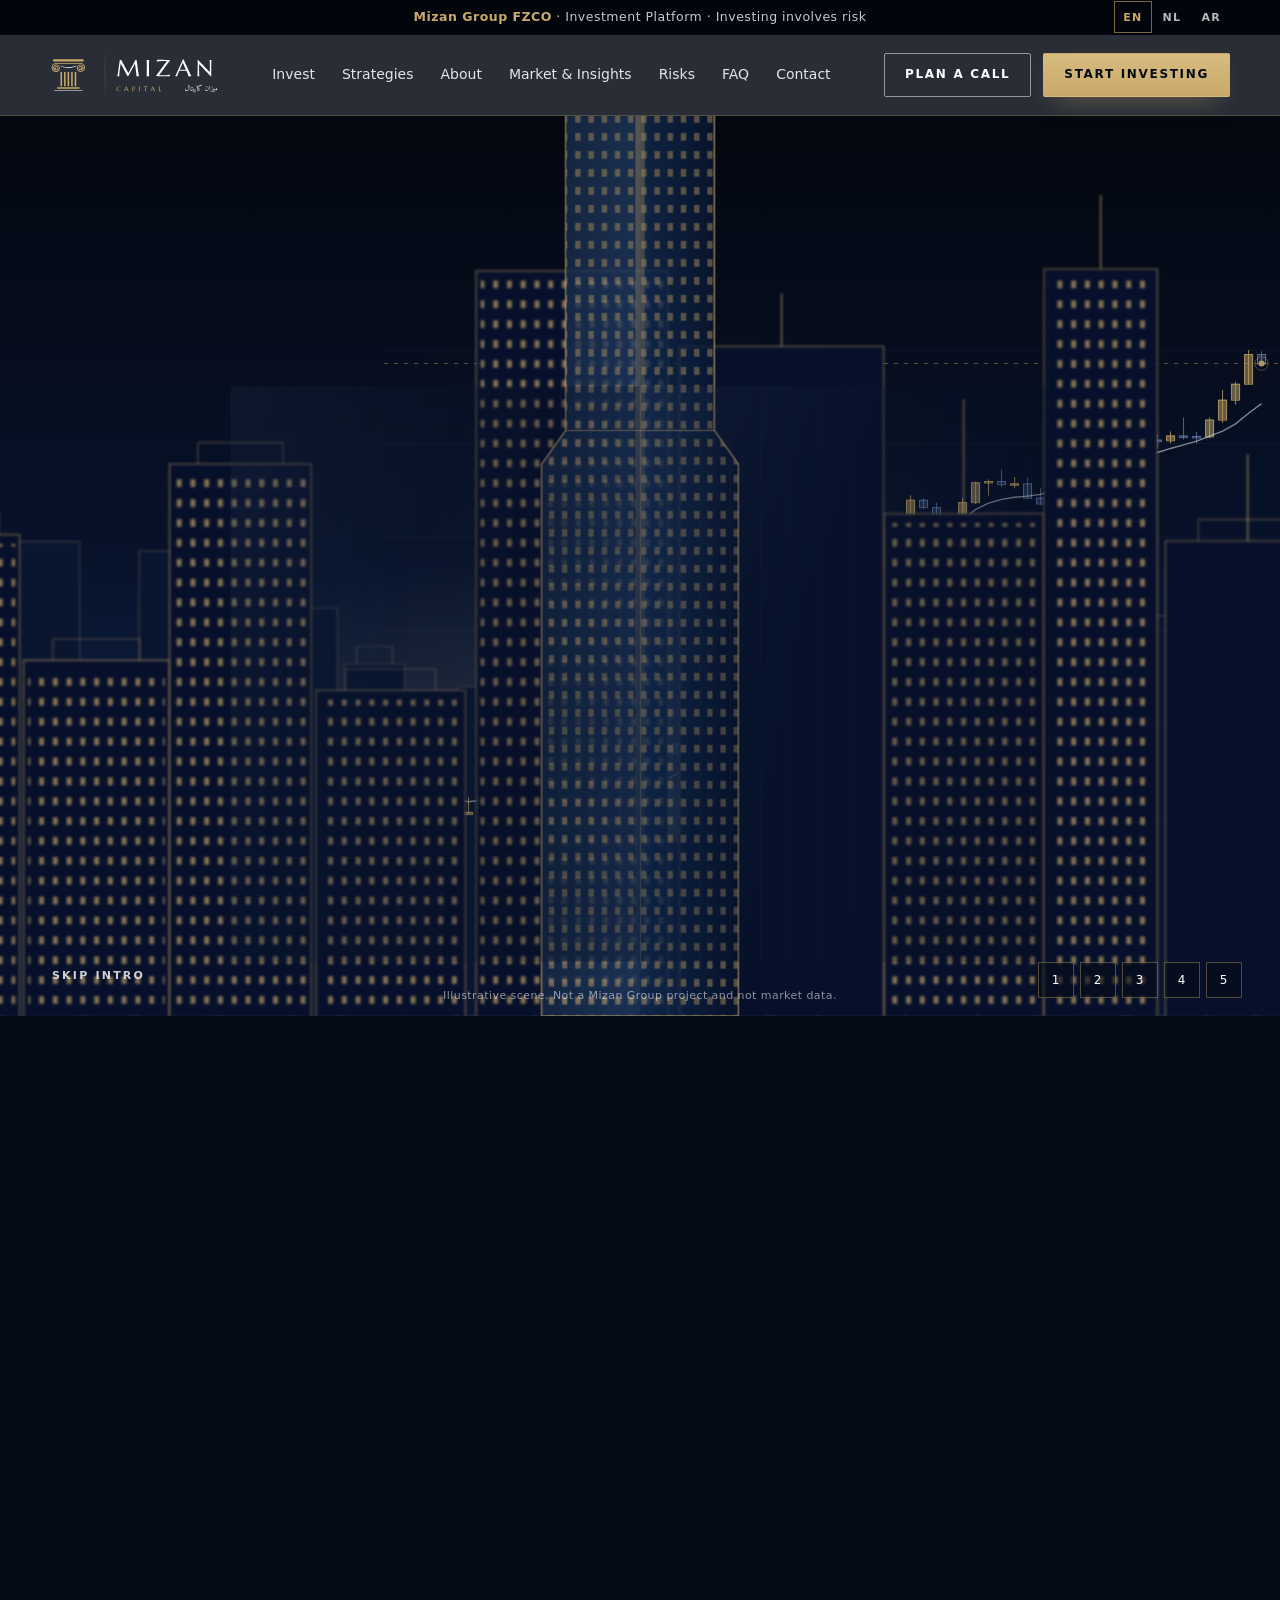
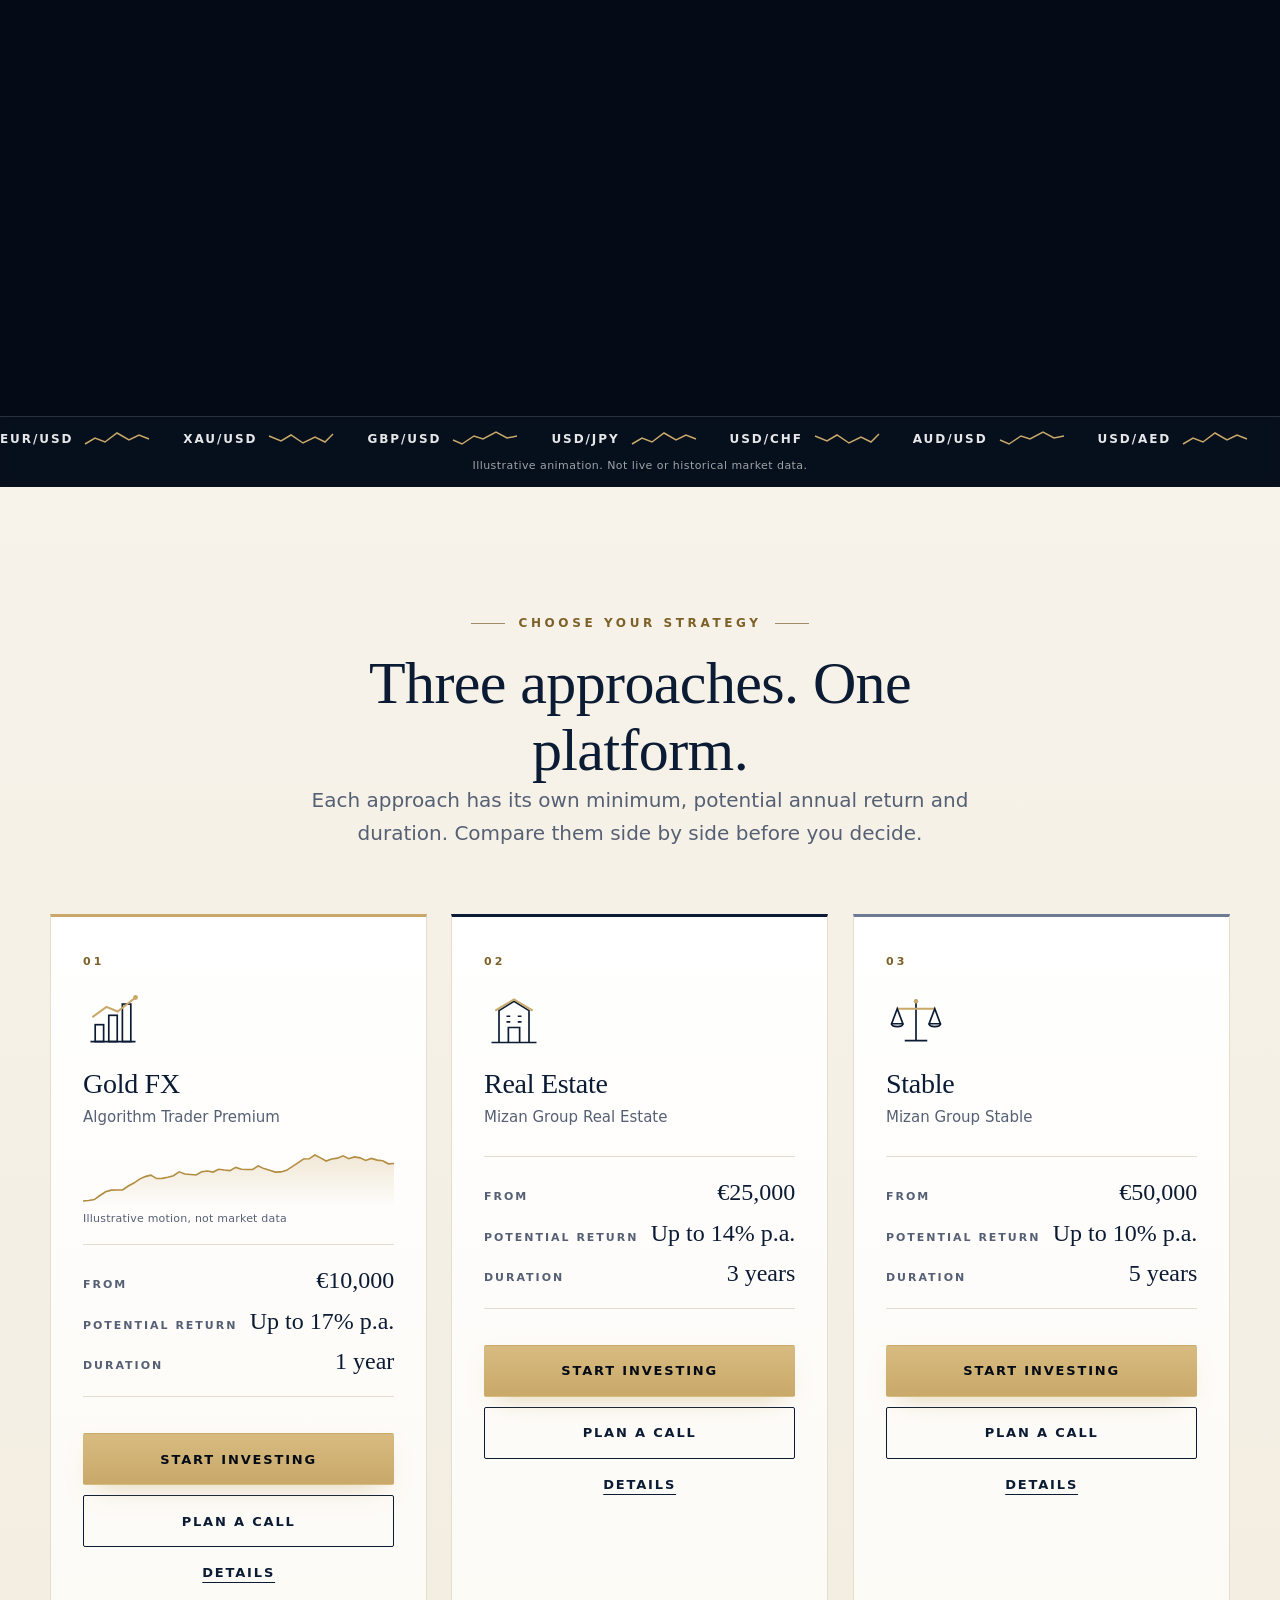
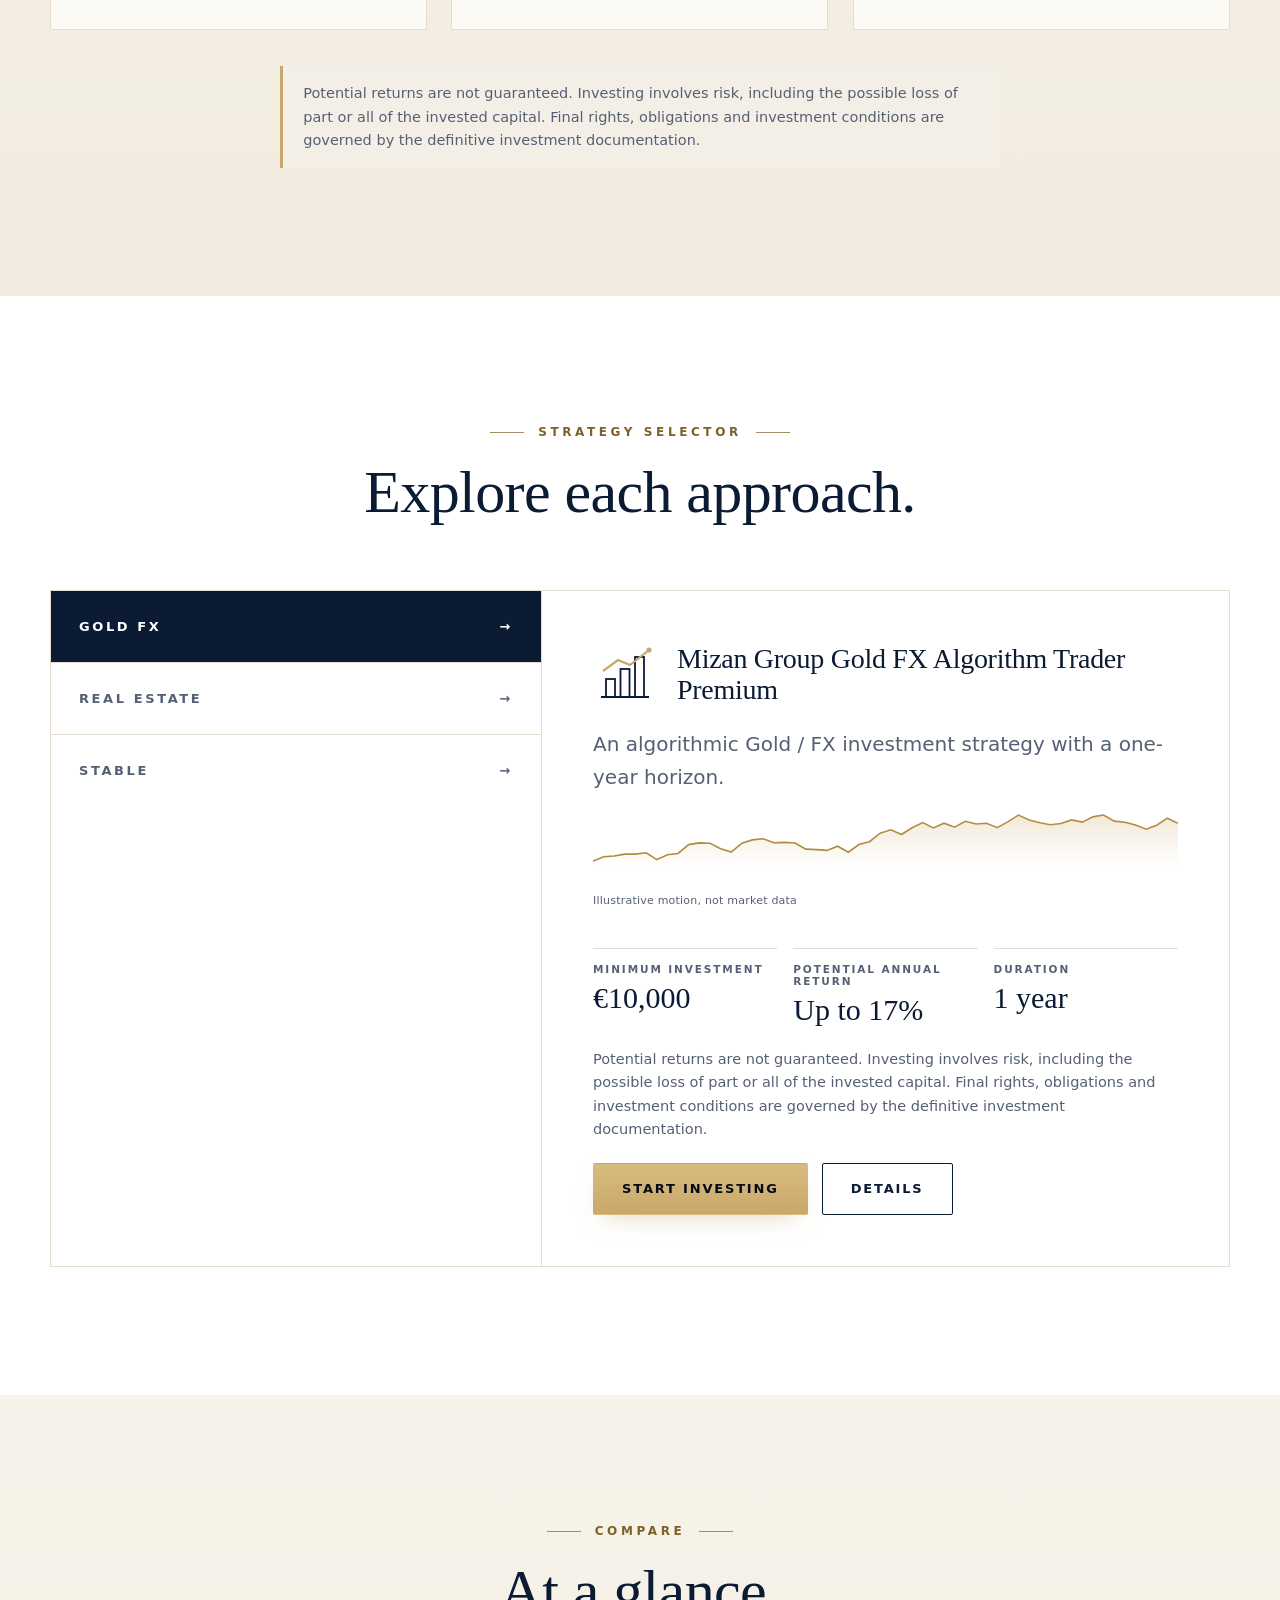
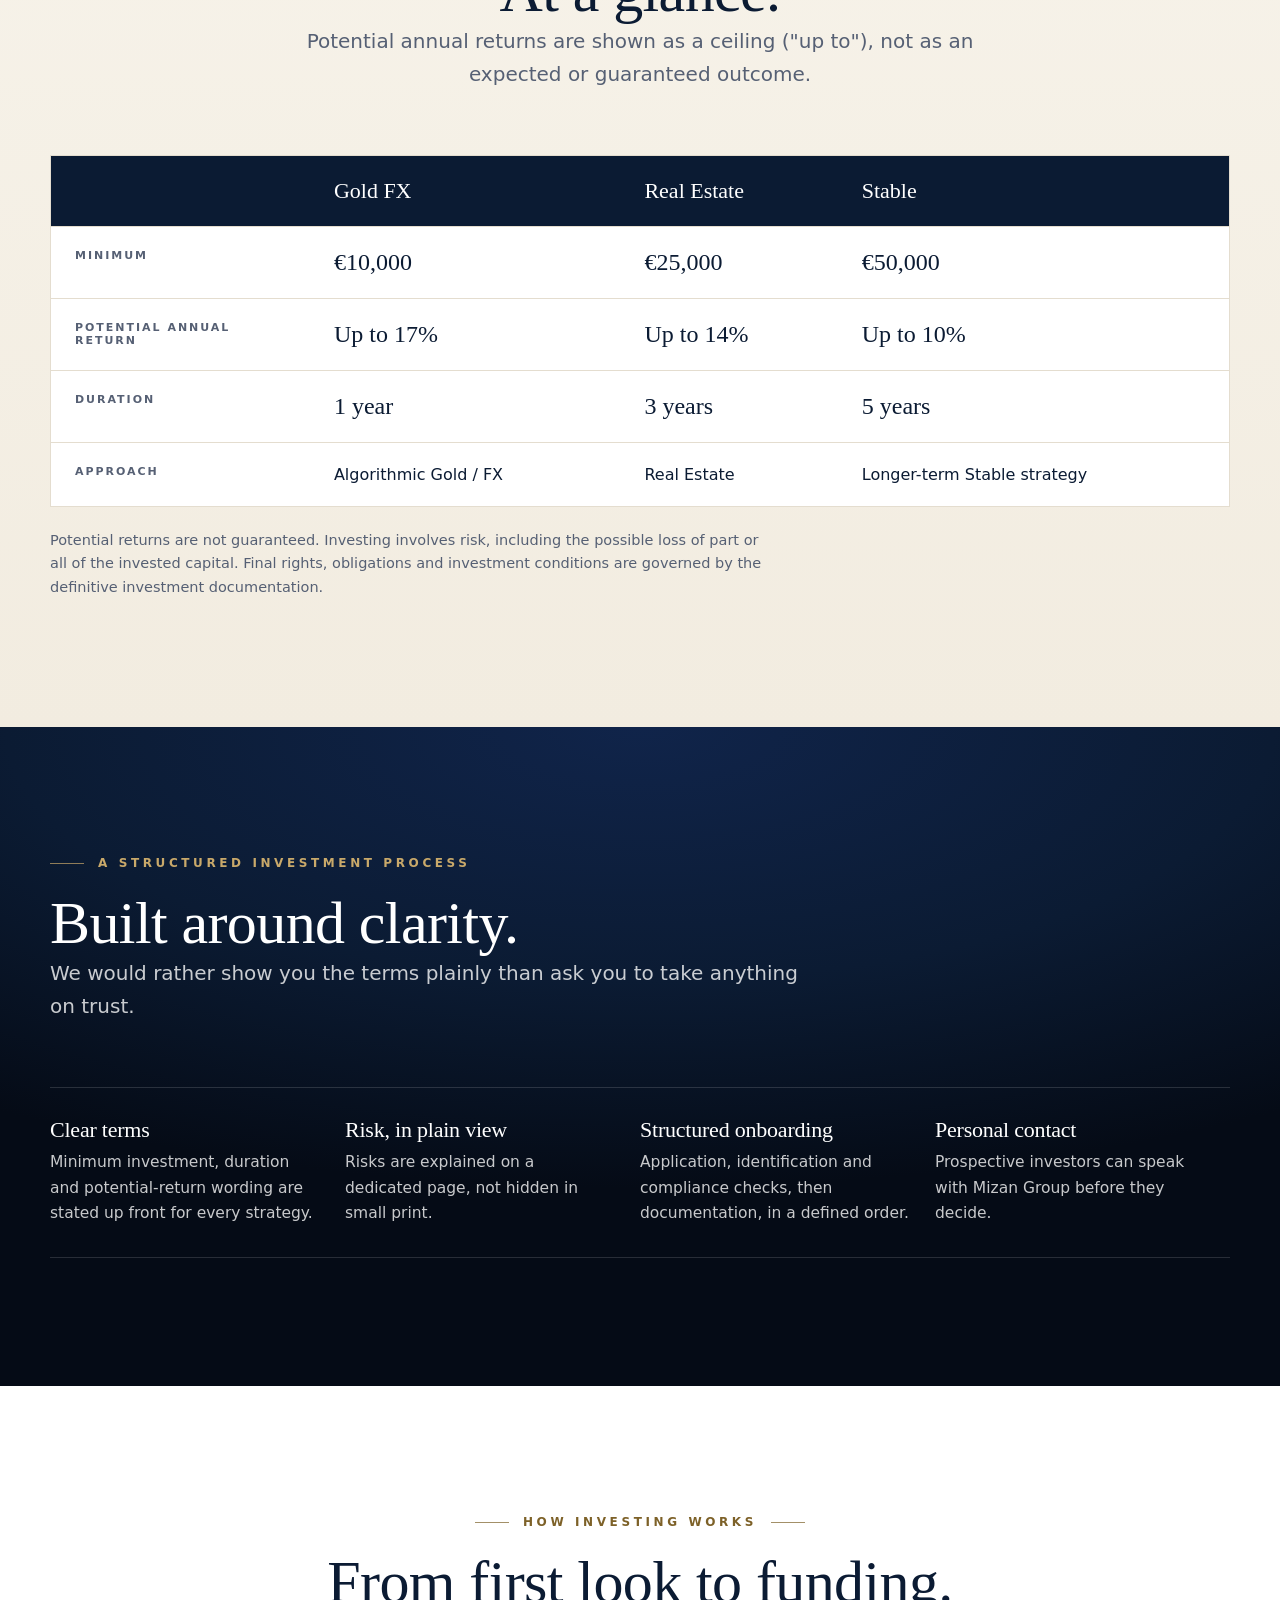
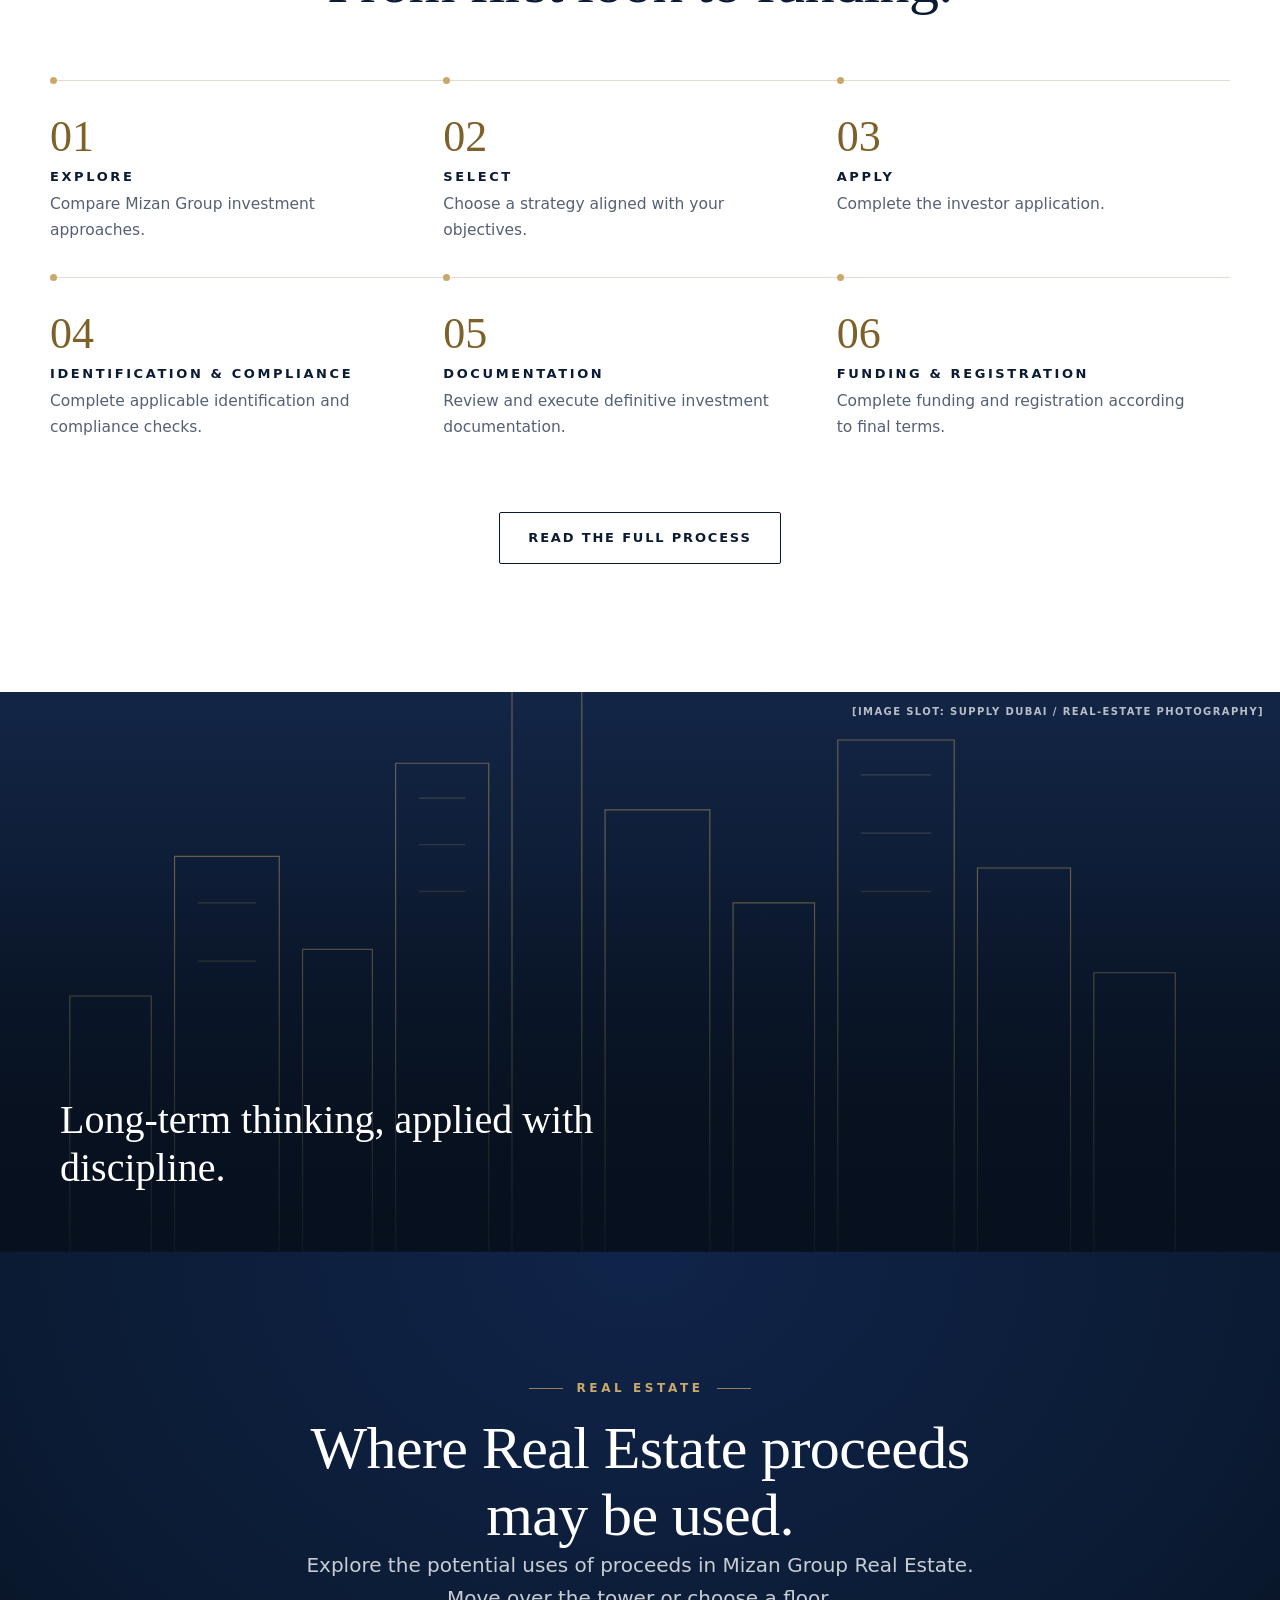
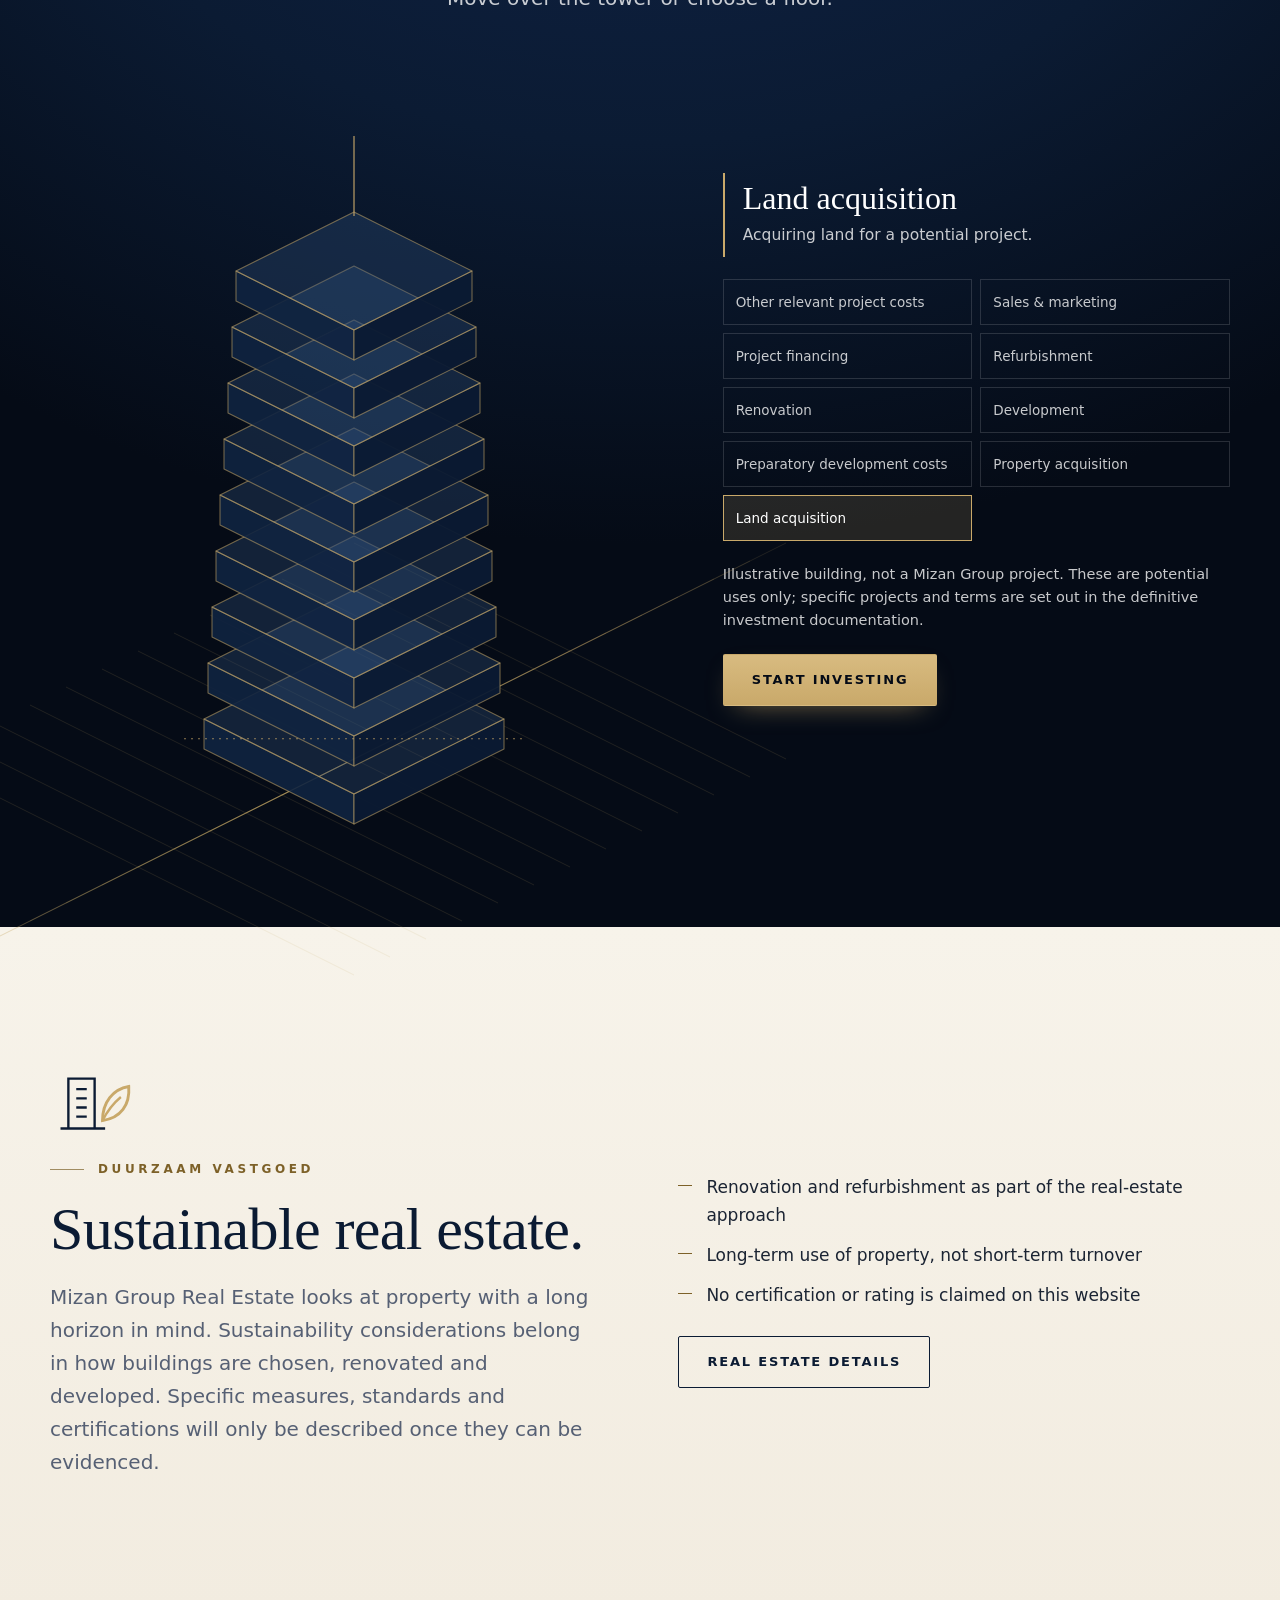
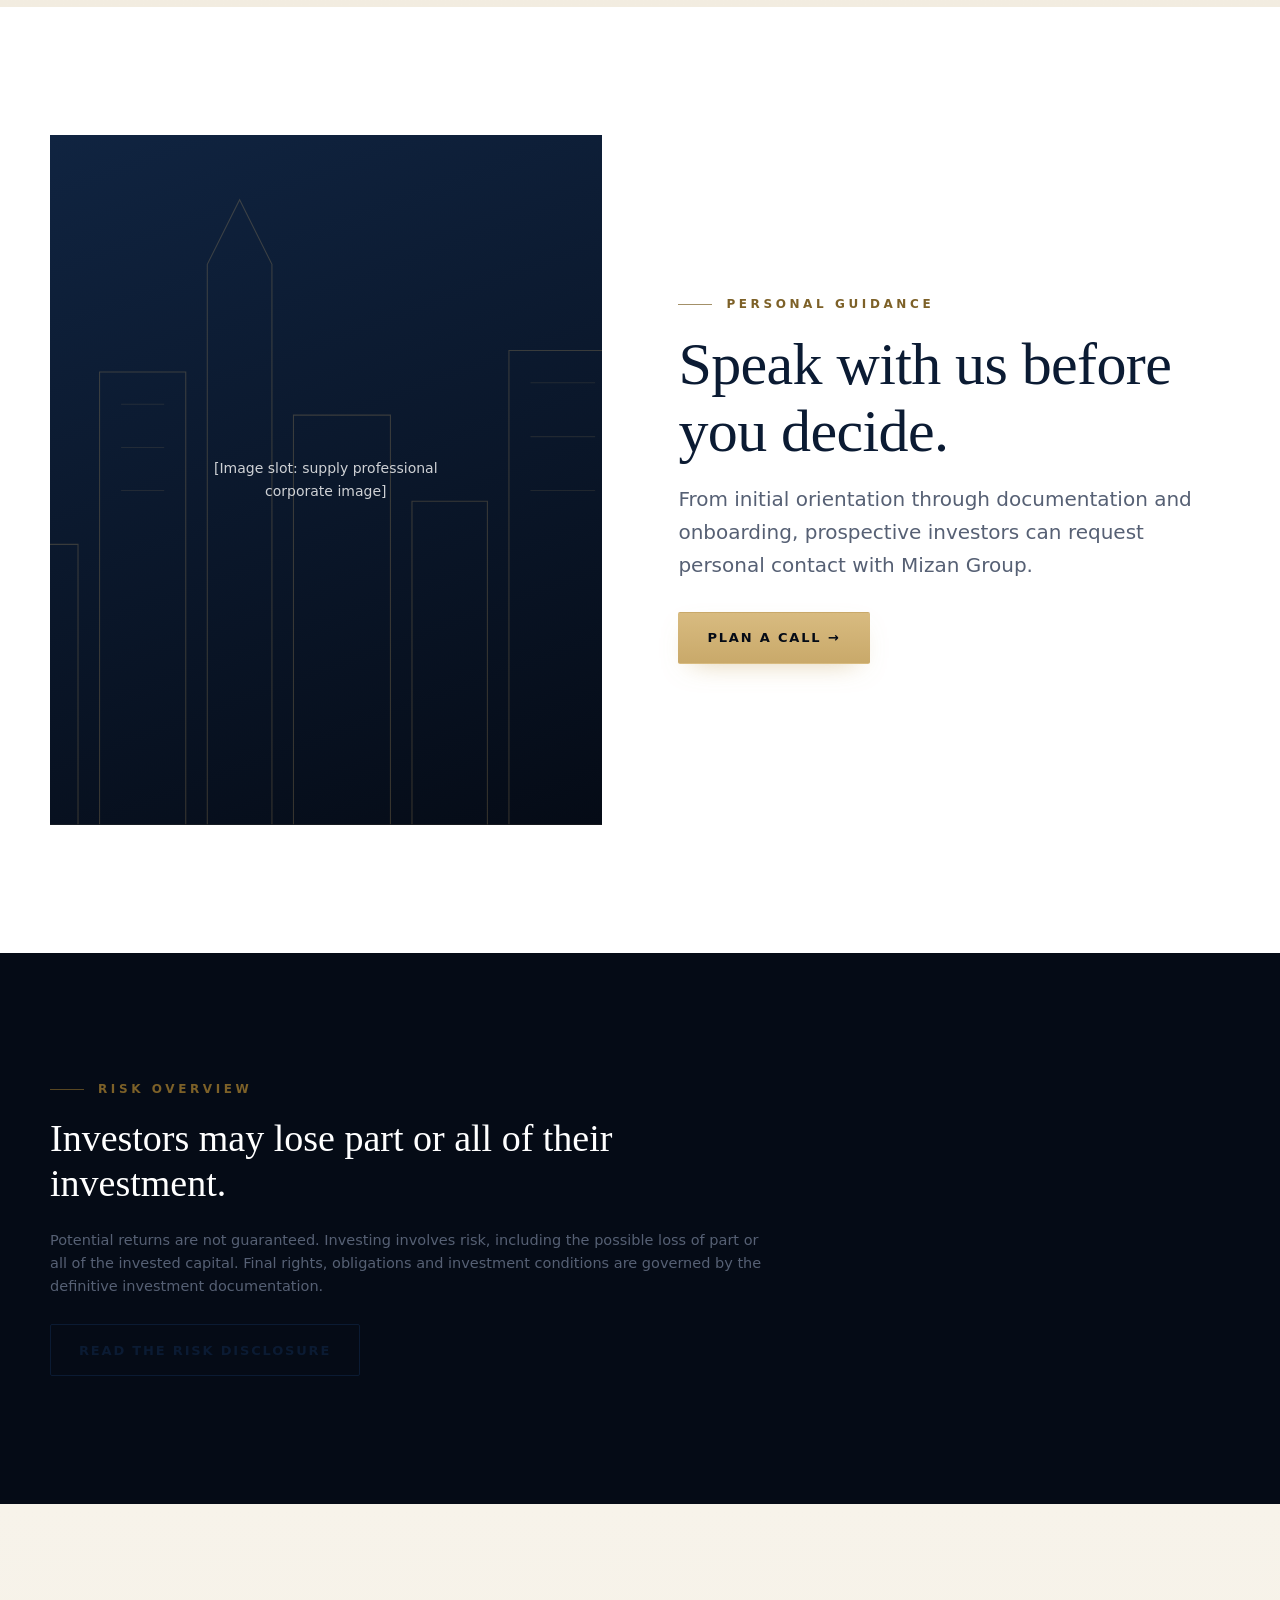
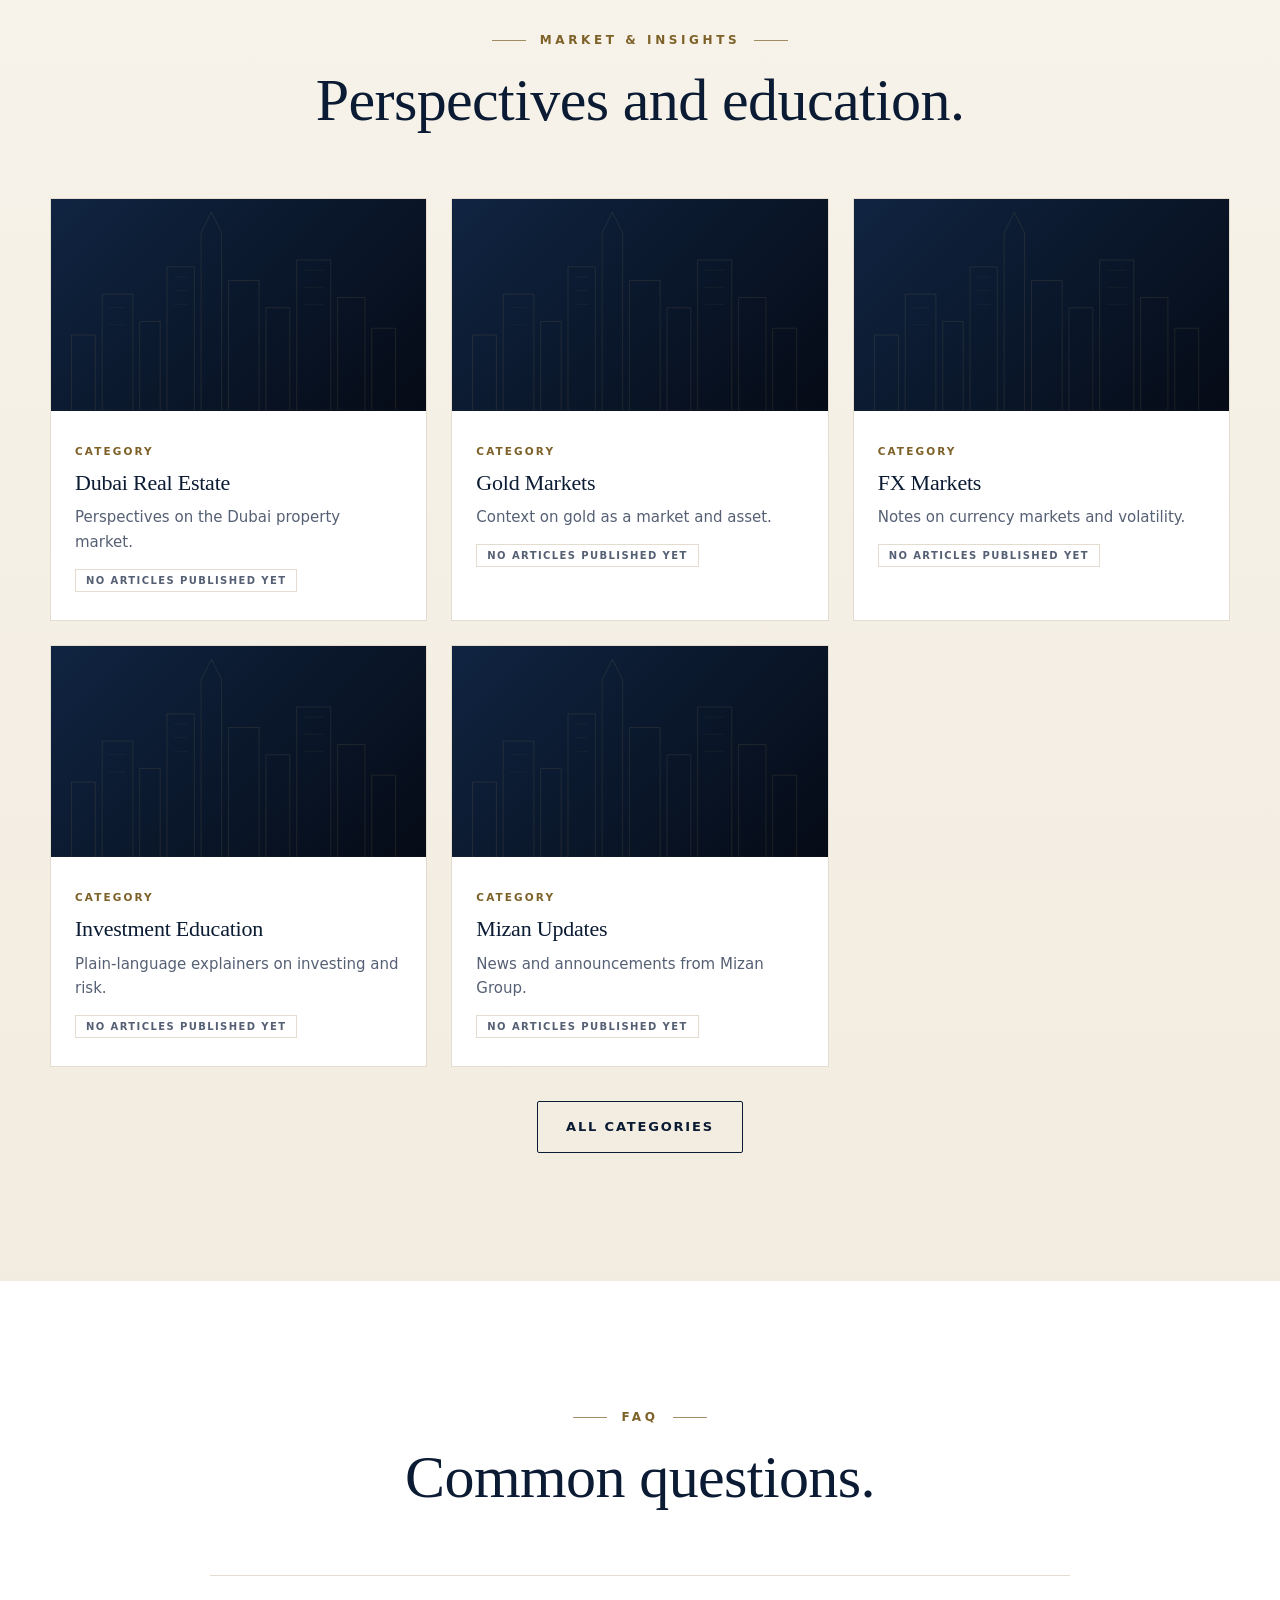
==== commit 6345d709: "Restore the original generated site; add only Mizan Capital logo, Plan a call wording and EN/NL/AR s" ====
--- a/mizan/index.html
+++ b/mizan/index.html
@@ -86,12 +86,12 @@
   <section class="cine" id="cine" aria-labelledby="h-hero">
     <div class="cine-track" id="cineTrack">
       <div class="cine-stage" id="cineStage">
-        <canvas class="layer c-sky" id="pSky" aria-hidden="true"></canvas>
-        <canvas class="layer c-far" id="pFar" aria-hidden="true"></canvas>
-        <canvas class="layer c-mid" id="pMid" aria-hidden="true"></canvas>
-        <canvas class="layer c-tower" id="pTower" width="1400" height="3000" aria-hidden="true"></canvas>
-        <canvas class="layer c-facade" id="pFacade" aria-hidden="true"></canvas>
-        <canvas class="layer c-floor" id="pFloor" aria-hidden="true"></canvas>
+        <div class="c-sky"></div>
+        <div class="c-glow"></div>
+        <svg class="layer c-far" id="cFar" aria-hidden="true"></svg>
+        <div class="layer c-chart" aria-hidden="true"><canvas id="heroCanvas" data-skyline="off"></canvas></div>
+        <svg class="layer c-mid" id="cMid" aria-hidden="true"></svg>
+        <svg class="layer c-tower" id="cTower" aria-hidden="true"></svg>
 
         <div class="layer chamber" id="chamber">
           <div class="chamber-in">
@@ -101,6 +101,9 @@
             <p class="disc" id="chamberDisc"></p>
           </div>
         </div>
+
+        <div class="layer gate gl" aria-hidden="true"></div>
+        <div class="layer gate gr" aria-hidden="true"></div>
 
         <div class="c-type">
           <span class="eyebrow">Mizan Group FZCO<br>Investment Platform</span>
@@ -114,23 +117,21 @@
           <p class="hero-note">Potential returns are not guaranteed. Investing involves risk, including the possible loss of part or all of the invested capital.</p>
         </div>
 
-        <aside class="c-cap a" aria-hidden="true"><small>The city</small><p>Different horizons. One discipline.</p></aside>
-        <aside class="c-cap b" aria-hidden="true"><small>The floor</small><p>Where markets move, we keep a steady hand.</p></aside>
-        <p class="c-illus" aria-hidden="true">Cityscape photographs: illustrative, not Mizan Group projects. Trading screens show simulated data only.</p>
+        <aside class="c-cap" aria-hidden="true"><small>The approach</small><p>Different horizons. One discipline.</p></aside>
+        <p class="c-illus" aria-hidden="true">Illustrative scene. Not a Mizan Group project and not market data.</p>
         <a class="c-skip" href="#/home/choose">Skip intro</a>
         <nav class="c-dots" aria-label="Jump to scene">
           <button type="button" data-beat="0" aria-label="Scene 1: the skyline (key 1)">1</button>
-          <button type="button" data-beat="1" aria-label="Scene 2: the towers (key 2)">2</button>
-          <button type="button" data-beat="2" aria-label="Scene 3: the street canyon (key 3)">3</button>
-          <button type="button" data-beat="3" aria-label="Scene 4: the aerial and the facade (key 4)">4</button>
-          <button type="button" data-beat="4" aria-label="Scene 5: through the window to the trading floor (key 5)">5</button>
-          <button type="button" data-beat="5" aria-label="Scene 6: the strategies (key 6)">6</button>
+          <button type="button" data-beat="1" aria-label="Scene 2: the title leaves (key 2)">2</button>
+          <button type="button" data-beat="2" aria-label="Scene 3: the doors rise (key 3)">3</button>
+          <button type="button" data-beat="3" aria-label="Scene 4: the doors part (key 4)">4</button>
+          <button type="button" data-beat="4" aria-label="Scene 5: the strategies (key 5)">5</button>
         </nav>
-        <div class="ticker" role="region" aria-label="Foreign exchange rates">
-          <div class="ticker-track" id="tickerTrack"></div>
-          <span class="ticker-note" id="tickerNote"></span>
-        </div>
-      </div>
+      </div>
+    </div>
+    <div class="ticker" aria-hidden="true">
+      <div class="ticker-track" id="tickerTrack"></div>
+      <span class="ticker-note">Illustrative animation. Not live or historical market data.</span>
     </div>
   </section>
 
@@ -160,35 +161,13 @@
 
   <section class="s dark" id="clarity" aria-labelledby="h-clar">
     <div class="wrap">
-      <div class="sec-head reveal"><span class="eyebrow">Our commitment to you</span><h2 id="h-clar">Steady by design.</h2><p class="lead">Trust is earned through openness. Before you invest, you will know exactly what you are investing in, what the risks are, and who you are dealing with.</p></div>
-      <div class="pillars trust-pillars reveal">
-        <div>
-          <span class="p-ic" aria-hidden="true"><svg viewBox="0 0 24 24"><path d="M6 3h9l4 4v14H6z"/><path d="M15 3v4h4"/><path d="M9 12h7M9 15.5h7M9 19h4"/></svg></span>
-          <h3>Clear terms, up front</h3>
-          <p>For every strategy you can see the minimum investment, how long your money stays invested and the potential returns, written in plain language before you commit.</p>
-        </div>
-        <div>
-          <span class="p-ic" aria-hidden="true"><svg viewBox="0 0 24 24"><path d="M12 4v16M7 20h10"/><path d="M4 8h16"/><path d="M6 8l-3 6a3 3 0 0 0 6 0zM18 8l-3 6a3 3 0 0 0 6 0z"/></svg></span>
-          <h3>Honest about risk</h3>
-          <p>All investments carry risk, including the possible loss of the money you invest. We explain each risk openly on a dedicated page, never in the small print.</p>
-        </div>
-        <div>
-          <span class="p-ic" aria-hidden="true"><svg viewBox="0 0 24 24"><path d="M9 6h11M9 12h11M9 18h11"/><path d="M3.5 6l1.5 1.5L7.5 5M3.5 12l1.5 1.5L7.5 11M3.5 18l1.5 1.5L7.5 17"/></svg></span>
-          <h3>A careful, orderly process</h3>
-          <p>Identity and compliance checks come first, then your documents, always in the same order. The process is clear from the first step to the last.</p>
-        </div>
-        <div>
-          <span class="p-ic" aria-hidden="true"><svg viewBox="0 0 24 24"><circle cx="12" cy="8" r="4"/><path d="M4 21c0-4.4 3.6-7 8-7s8 2.6 8 7"/></svg></span>
-          <h3>A real person to talk to</h3>
-          <p>Speak directly with the Mizan Group team before making any decision, ask anything you need to, and take the time you need.</p>
-        </div>
-      </div>
-      <dl class="trust-strip reveal" aria-label="Company details">
-        <div><dt>Company</dt><dd>Mizan Group FZCO</dd></div>
-        <div><dt>Registered in</dt><dd>Dubai, United Arab Emirates</dd></div>
-        <div><dt>Company registration no.</dt><dd><span class="ph">[NUMBER]</span></dd></div>
-        <div><dt>Regulatory status</dt><dd><a href="#/disclaimer">Read our regulatory information</a></dd></div>
-      </dl>
+      <div class="sec-head reveal"><span class="eyebrow">A structured investment process</span><h2 id="h-clar">Built around clarity.</h2><p class="lead">We would rather show you the terms plainly than ask you to take anything on trust.</p></div>
+      <div class="pillars reveal">
+        <div><h3>Clear terms</h3><p>Minimum investment, duration and potential-return wording are stated up front for every strategy.</p></div>
+        <div><h3>Risk, in plain view</h3><p>Risks are explained on a dedicated page, not hidden in small print.</p></div>
+        <div><h3>Structured onboarding</h3><p>Application, identification and compliance checks, then documentation, in a defined order.</p></div>
+        <div><h3>Personal contact</h3><p>Prospective investors can speak with Mizan Group before they decide.</p></div>
+      </div>
     </div>
   </section>
 
@@ -512,9 +491,7 @@
 <script src="js/config.js"></script>
 <script src="js/i18n.js"></script>
 <script src="js/fx.js"></script>
-<script src="js/scene.js"></script>
 <script src="js/cine.js"></script>
 <script src="js/app.js"></script>
-<script src="js/market.js"></script>
 </body>
 </html>
--- a/mizan/css/styles.css
+++ b/mizan/css/styles.css
@@ -57,8 +57,7 @@
 header.site{position:sticky;top:0;z-index:60;background:rgba(255,255,255,.96);backdrop-filter:saturate(1.2) blur(10px);-webkit-backdrop-filter:saturate(1.2) blur(10px);border-bottom:1px solid var(--line)}
 .bar{display:flex;align-items:center;justify-content:space-between;gap:20px;min-height:80px}
 .logo{display:flex;align-items:center;gap:12px;text-decoration:none;color:var(--navy)}
-.logo img{height:46px;width:auto;flex:none;object-fit:contain}
-footer .logo img{height:60px}
+.logo img{width:52px;height:52px;flex:none;object-fit:contain}
 .logo span{font:400 22px/1 var(--serif);letter-spacing:.14em;text-transform:uppercase}
 .logo small{display:block;font:500 9px/1.2 var(--sans);letter-spacing:.3em;color:var(--gold-ink);margin-top:4px}
 nav.main ul{display:flex;gap:clamp(14px,1.8vw,28px);list-style:none}
@@ -83,7 +82,7 @@
   .drawer .btn{width:100%;margin-top:14px}
   header.site{z-index:70}
 }
-@media (max-width:480px){.logo{gap:8px}.logo img{height:30px}footer .logo img{height:48px}.logo small{display:none}.bar-cta{gap:8px}.bar-cta .btn-primary{padding:10px 12px;font-size:11px;letter-spacing:.08em;white-space:nowrap}}
+@media (max-width:480px){.logo{gap:8px}.logo img{width:44px;height:44px}.logo span{font-size:16px}.logo small{display:none}.bar-cta{gap:8px}.bar-cta .btn-primary{padding:10px 12px;font-size:11px;letter-spacing:.08em;white-space:nowrap}}
 
 /* Hero */
 .hero{position:relative;background:var(--deep);color:var(--white);overflow:hidden;isolation:isolate}
@@ -378,71 +377,67 @@
 @media (prefers-reduced-motion:reduce){.ticker-track{animation:none;flex-wrap:wrap;width:auto;padding:0 20px;gap:14px 28px}.tk path{animation:none;stroke-dashoffset:0}.slab,.tw-svg{transition:none}}
 
 /* =====================================================================
-   CINEMATIC HERO: skyline -> glass skyscraper -> facade -> trading floor
-   Sticky stage driven by CSS variables (see js/cine.js, js/scene.js)
+   CINEMATIC HERO — sticky stage driven by CSS variables (see js/cine.js)
    ===================================================================== */
 .cine{background:#050B16;color:var(--white)}
-.cine-track{position:relative;height:calc(6200px + 100vh);height:calc(6200px + 100svh)}
+.cine-track{position:relative;height:calc(4200px + 100vh);height:calc(4200px + 100svh)}
 .cine-stage{
   position:sticky;top:0;height:100vh;height:100svh;overflow:hidden;isolation:isolate;background:#050B16;
-  --b0:0;--b1:0;--z1:0;--z2:0;--z3:0;--z4:0;--c1:0;--c2:0;--px:0;--py:0;
-  --v1:1;--v2:0;--v3:0;--v4:0;--v5:0;--q1:0;--q2:0;--q3:0;--q4:0;--q5:0}
+  --b0:0;--b1:0;--b2:0;--b3:0;--b4:0;--c1:0;--px:0;--py:0}
 .layer{position:absolute;display:block;pointer-events:none;will-change:transform,opacity,filter;user-select:none}
-.c-sky,.c-far,.c-mid,.c-facade,.c-floor{left:0;top:0;width:100%;height:100%}
-.c-sky{z-index:0;transform:translate3d(calc(var(--px)*-6px),calc(var(--py)*-3px),0) scale(calc(1.06 + .3*var(--z1)));opacity:calc(1 - var(--z2))}
-.c-far{z-index:1;transform-origin:50% 62%;
-  transform:translate3d(calc(var(--px)*-12px),calc(var(--py)*-4px),0) scale(calc((1 - .03*var(--b0)) * (1 + 1.1*var(--z1))));
-  filter:blur(calc(var(--z1)*2px));opacity:calc(1 - var(--z2))}
-.c-mid{z-index:3;transform-origin:50% 62%;
-  transform:translate3d(calc(var(--px)*-26px),calc(var(--py)*-6px),0) scale(calc((1 - .08*var(--b0)) * (1 + 2.2*var(--z1))));
-  filter:blur(calc(var(--z1)*3.5px));opacity:calc(1 - var(--z2))}
-.c-tower{z-index:4;left:50%;bottom:0;height:88%;width:auto;transform-origin:50% 55%;
-  transform:translate3d(calc(-50% + var(--px)*-40px),calc(var(--py)*-8px - 10.4svh*var(--z1)),0) scale(calc(1 + .1*var(--b0) + 2.1*var(--z1)));
-  opacity:calc(1 - min(1, var(--z2)*4))}
-.c-facade{z-index:5;transform-origin:50% 50%;transform:translate3d(calc(var(--px)*-16px),calc(var(--py)*-6px),0) scale(calc(1 + 3.6*var(--z2)));
-  opacity:min(1, calc(var(--z2)*4))}
-.c-floor{z-index:6;opacity:min(1, calc(var(--z3)*2.5));transform:translate3d(calc(var(--px)*-18px),calc(var(--py)*-6px),0) scale(calc(1.18 - .18*var(--z3)));
-  filter:blur(calc(var(--z4)*9px)) brightness(calc((.5 + .5*min(1, var(--z3)*2)) * (1 - .5*var(--z4))))}
-@media (max-width:700px){.c-tower{height:80%}}
-/* Optional real footage (MIZAN_CONFIG.cineVideo): scroll-scrubbed, replaces the generated scenes */
-.c-video{display:none;z-index:1;left:0;top:0;width:100%;height:100%;object-fit:cover;filter:blur(calc(var(--z4)*9px)) brightness(calc(1 - .5*var(--z4)))}
-.has-video .c-video{display:block}
-.has-video .c-sky,.has-video .c-far,.has-video .c-mid,.has-video .c-tower,.has-video .c-facade,.has-video .c-floor{display:none}
-
-
-/* Photo journey (real photographs): each plate fades in and pushes in; scene.js generated plates are the fallback */
-.ph{display:none;z-index:2;left:0;top:0;width:100%;height:100%;object-fit:cover;opacity:0;filter:saturate(1.08) contrast(1.04)}
-.has-photos .ph{display:block}
-.has-photos .c-sky,.has-photos .c-far,.has-photos .c-mid,.has-photos .c-tower,.has-photos .c-facade{display:none}
-.ph1{opacity:var(--v1);transform-origin:36% 48%;transform:translate3d(calc(var(--px)*-14px),calc(var(--py)*-6px),0) scale(calc(1.04 + .26*var(--q1)))}
-.ph2{opacity:var(--v2);transform-origin:36% 52%;transform:translate3d(calc(var(--px)*-16px),calc(var(--py)*-6px),0) scale(calc(1.04 + .3*var(--q2)))}
-.ph3{opacity:var(--v3);transform-origin:46% 62%;transform:translate3d(calc(var(--px)*-18px),calc(var(--py)*-6px),0) scale(calc(1.04 + .34*var(--q3)))}
-.ph4{opacity:var(--v4);transform-origin:50% 52%;transform:translate3d(calc(var(--px)*-14px),calc(var(--py)*-6px),0) scale(calc(1.04 + .34*var(--q4)))}
-.ph5{opacity:var(--v5);transform-origin:50% 48%;transform:translate3d(calc(var(--px)*-14px),calc(var(--py)*-6px),0) scale(calc(1.04 + .5*var(--q5)))}
-
-/* Chamber: strategy plates over the defocused trading floor */
-.chamber{z-index:7;inset:0;display:grid;place-items:center;padding:clamp(70px,10vh,110px) clamp(16px,4vw,48px) 60px;
-  background:radial-gradient(90% 70% at 50% 40%,rgba(8,20,46,.55) 0%,rgba(3,8,18,.86) 100%);
-  opacity:var(--z4);transform:scale(calc(1.12 - .12*var(--z4)));pointer-events:none}
+.c-sky{position:absolute;inset:0;z-index:0;background:
+  radial-gradient(70% 45% at 50% 82%,rgba(201,169,106,.34) 0%,rgba(201,169,106,.10) 45%,transparent 75%),
+  linear-gradient(180deg,#03070F 0%,#07122A 48%,#0F2347 78%,#2a3a52 100%)}
+.c-glow{position:absolute;inset:0;z-index:0;opacity:calc(.0 + .5*var(--b2));background:radial-gradient(50% 50% at 50% 55%,rgba(201,169,106,.28),transparent 70%)}
+.c-far{z-index:1;left:0;bottom:0;width:100%;height:78%;transform-origin:50% 100%;
+  transform:translate3d(calc(var(--px)*-10px),calc(var(--py)*-4px),0) scale(calc((1 - .05*var(--b0)) * (1 + .9*var(--b2))));
+  filter:blur(calc(var(--b2)*3px));opacity:calc(1 - .6*var(--b4))}
+.c-far .bld rect{fill:#0a1630;stroke:rgba(201,169,106,.28);stroke-width:1}
+.c-far .sp,.c-mid .sp{stroke:rgba(201,169,106,.5);stroke-width:1.2;fill:none}
+.c-far .sb,.c-mid .sb{stroke:rgba(201,169,106,.3);fill:none}
+.c-chart{z-index:2;inset:0;opacity:calc(.9*var(--b1)*(1 - var(--b4)))}
+.c-chart canvas{display:block;width:100%;height:100%}
+.c-mid{z-index:3;left:0;bottom:0;width:100%;height:92%;transform-origin:50% 100%;
+  transform:translate3d(calc(var(--px)*-24px),calc(var(--py)*-6px),0) scale(calc((1 - .14*var(--b0)) * (1 + 1.5*var(--b2))));
+  filter:blur(calc(var(--b2)*4px));opacity:calc(1 - .7*var(--b4))}
+.c-mid .bld rect{fill:#07102a;stroke:rgba(201,169,106,.42);stroke-width:1.1}
+.c-mid .win rect{fill:url(#wm);opacity:.65}
+.c-mid .win{animation:twk 6s ease-in-out infinite alternate}
+@keyframes twk{from{opacity:.45}to{opacity:1}}
+#wm rect{fill:#C9A96A}
+.c-tower{z-index:4;left:50%;bottom:0;width:min(38vw,430px);min-width:230px;height:92%;margin-left:calc(min(38vw,430px)/-2);
+  transform-origin:50% 100%;
+  transform:translate3d(calc(var(--px)*-40px),calc(var(--py)*-8px),0) scale(calc(1 + .12*var(--b0) + 1.9*var(--b2)));
+  opacity:calc(1 - var(--b2))}
+@media (max-width:700px){.c-tower{min-width:0;width:62vw;margin-left:-31vw}}
+#tw rect{fill:#C9A96A}.twin{opacity:.55;animation:twk 4.5s ease-in-out infinite alternate}
+.beacon{animation:beacon 2.4s ease-in-out infinite}
+@keyframes beacon{0%,100%{opacity:.25}50%{opacity:1}}
+
+/* Chamber: strategy plates, revealed when the doors part */
+.chamber{z-index:5;inset:0;display:grid;place-items:center;padding:clamp(70px,10vh,110px) clamp(16px,4vw,48px) 60px;
+  background:radial-gradient(90% 70% at 50% 40%,#0f2447 0%,#07122A 55%,#030710 100%);
+  opacity:var(--b4);transform:scale(calc(1.16 - .16*var(--b4)));pointer-events:none}
 .cine-stage.p-chamber .chamber{pointer-events:auto}
 .chamber-in{width:min(1180px,100%);text-align:center}
 .chamber-h{color:var(--white);font-size:clamp(28px,4vw,52px);margin:6px 0 clamp(18px,3vh,34px)}
 .plates{display:grid;grid-template-columns:repeat(3,1fr);gap:clamp(12px,1.6vw,22px);text-align:left}
-.plate{position:relative;padding:clamp(18px,2.4vh,30px) clamp(18px,2vw,28px);background:linear-gradient(180deg,rgba(255,255,255,.09),rgba(255,255,255,.03));
-  -webkit-backdrop-filter:blur(10px);backdrop-filter:blur(10px);border:1px solid rgba(201,169,106,.4);display:flex;flex-direction:column;
-  opacity:calc((var(--z4) - .55)*2.4);transform:translateY(calc((1 - var(--z4))*36px*(1 + var(--i)*.5)))}
+.plate{position:relative;padding:clamp(18px,2.4vh,30px) clamp(18px,2vw,28px);background:linear-gradient(180deg,rgba(255,255,255,.07),rgba(255,255,255,.02));
+  border:1px solid rgba(201,169,106,.32);display:flex;flex-direction:column;
+  opacity:calc((var(--b4) - .55)*2.4);transform:translateY(calc((1 - var(--b4))*36px*(1 + var(--i)*.5)))}
 .plate h3{color:var(--white);font-size:clamp(22px,2.2vw,30px)}
 .plate .pi{width:46px;height:46px;color:#fff;margin-bottom:8px}
+.plate .pi use{color:#fff}
 .plate .ps{font-size:13.5px;color:var(--muted-dark);margin:2px 0 8px}
 .plate .spark{height:38px;margin:0 0 6px}
 .pf{display:grid;gap:8px;padding:12px 0;margin:6px 0 14px;border-top:1px solid var(--line-dark);border-bottom:1px solid var(--line-dark)}
 .pf div{display:flex;justify-content:space-between;align-items:baseline;gap:10px}
-.pf dt{font:600 10.5px var(--sans);letter-spacing:.16em;text-transform:uppercase;color:rgba(255,255,255,.7)}
+.pf dt{font:600 10.5px var(--sans);letter-spacing:.16em;text-transform:uppercase;color:rgba(255,255,255,.62)}
 .pf dd{font:400 clamp(17px,1.6vw,22px)/1.1 var(--serif);color:var(--white);white-space:nowrap}
 .plate .btn{width:100%;min-height:48px}
 .plate-link{display:inline-block;text-align:center;margin-top:8px;padding:8px;font:600 12px var(--sans);letter-spacing:.14em;text-transform:uppercase;color:var(--gold);text-decoration:none}
 .plate-link:hover{text-decoration:underline}
-.chamber .disc{margin:clamp(14px,2.4vh,24px) auto 0;max-width:80ch;font-size:13px;color:rgba(255,255,255,.7)}
+.chamber .disc{margin:clamp(14px,2.4vh,24px) auto 0;max-width:80ch;font-size:13px}
 @media (max-width:820px){
   .chamber{padding-top:96px;align-items:start}
   .plates{grid-template-columns:1fr}
@@ -454,8 +449,17 @@
   .chamber-h{font-size:24px;margin-bottom:12px}
 }
 
+/* Doors: two glass leaves hinged at 26% and 74% of the frame */
+.gate{z-index:6;top:0;bottom:0;width:50%;opacity:var(--b2);
+  background:linear-gradient(100deg,rgba(14,32,62,.96),rgba(6,13,30,.98)),repeating-linear-gradient(90deg,transparent 0 46px,rgba(201,169,106,.10) 46px 47px)}
+.gate::before{content:"";position:absolute;inset:0;background:repeating-linear-gradient(90deg,transparent 0 46px,rgba(201,169,106,.12) 46px 47px),linear-gradient(115deg,rgba(255,255,255,.10),transparent 38%)}
+.gl{left:0;border-right:1px solid rgba(201,169,106,.8);transform-origin:100% 50%;
+  transform:translate3d(calc(-56vw*var(--b3) + var(--px)*-30px),calc(16vh*(1 - var(--b2))),0) scale(calc(.52 + .48*var(--b2) + .9*var(--b3)))}
+.gr{right:0;border-left:1px solid rgba(201,169,106,.8);transform-origin:0% 50%;
+  transform:translate3d(calc(56vw*var(--b3) + var(--px)*-30px),calc(16vh*(1 - var(--b2))),0) scale(calc(.52 + .48*var(--b2) + .9*var(--b3)))}
+
 /* Type */
-.c-type{position:absolute;z-index:8;left:0;right:0;top:0;bottom:0;padding:clamp(80px,13vh,150px) max(20px,calc((100% - 1180px)/2)) 0;pointer-events:none;
+.c-type{position:absolute;z-index:7;left:0;right:0;top:0;bottom:0;padding:clamp(80px,13vh,150px) max(20px,calc((100% - 1180px)/2)) 0;pointer-events:none;
   transform:translateY(calc(-230px*var(--b1)));opacity:calc(1 - var(--b1))}
 .cine-stage:not(.p-type-off) .c-type .btn{pointer-events:auto}
 .c-type h1{color:var(--white);font-size:clamp(40px,7vw,96px);letter-spacing:calc(.02em + .05em*var(--b1));text-shadow:0 2px 40px rgba(0,0,0,.5);margin-top:6px}
@@ -466,24 +470,24 @@
 .c-type .eyebrow{color:var(--gold)}
 .c-type .btn-secondary{color:#fff;border-color:rgba(255,255,255,.55);background:rgba(5,11,22,.35)}
 .c-type .btn-secondary:hover{background:#fff;color:var(--navy)}
-.c-type::before{content:"";position:absolute;inset:0;z-index:-1;background:linear-gradient(95deg,rgba(3,7,15,.82) 0%,rgba(3,7,15,.5) 40%,transparent 68%)}
-@media (max-width:640px){.c-type::before{background:linear-gradient(180deg,rgba(3,7,15,.82),rgba(3,7,15,.5) 70%,transparent)}}
+.c-type::before{content:"";position:absolute;inset:0;z-index:-1;background:linear-gradient(95deg,rgba(3,7,15,.88) 0%,rgba(3,7,15,.6) 40%,transparent 68%)}
+@media (max-width:640px){.c-type::before{background:linear-gradient(180deg,rgba(3,7,15,.82),rgba(3,7,15,.55) 70%,transparent)}}
 @media (max-height:720px){.c-type{padding-top:84px}.c-type .hero-note{display:none}}
 @media (max-width:640px){.c-type .btn{width:100%}.c-type .hero-note{margin-top:16px}}
-.c-cap{position:absolute;z-index:9;left:clamp(18px,6vw,90px);bottom:calc(14vh + env(safe-area-inset-bottom));max-width:min(340px,calc(100vw - 40px));padding:18px 22px;
-  background:rgba(5,11,22,.62);backdrop-filter:blur(8px);-webkit-backdrop-filter:blur(8px);border-left:2px solid var(--gold);color:var(--white);pointer-events:none}
-.c-cap.a{opacity:var(--c1);transform:translateY(calc(18px*(1 - var(--c1))))}
-.c-cap.b{opacity:var(--c2);transform:translateY(calc(18px*(1 - var(--c2))))}
+.c-cap{position:absolute;z-index:8;left:clamp(18px,6vw,90px);bottom:calc(14vh + env(safe-area-inset-bottom));max-width:min(340px,calc(100vw - 40px));padding:18px 22px;
+  background:rgba(5,11,22,.6);backdrop-filter:blur(8px);-webkit-backdrop-filter:blur(8px);border-left:2px solid var(--gold);color:var(--white);
+  opacity:var(--c1);transform:translateY(calc(18px*(1 - var(--c1))));pointer-events:none}
 .c-cap small{display:block;font:600 10.5px var(--sans);letter-spacing:.28em;text-transform:uppercase;color:var(--gold);margin-bottom:8px}
 .c-cap p{font:400 clamp(20px,2.2vw,28px)/1.25 var(--serif)}
-.c-illus{position:absolute;z-index:9;left:50%;transform:translateX(-50%);bottom:calc(10px + env(safe-area-inset-bottom));font-size:11px;letter-spacing:.04em;color:rgba(255,255,255,.6);white-space:nowrap;pointer-events:none;max-width:90vw;overflow:hidden;text-overflow:ellipsis}
-.c-skip{position:absolute;z-index:10;left:clamp(18px,4vw,48px);bottom:calc(18px + env(safe-area-inset-bottom));font:600 11px var(--sans);letter-spacing:.2em;text-transform:uppercase;color:rgba(255,255,255,.8);text-decoration:none;padding:12px 4px;min-height:44px;display:flex;align-items:center}
+.c-illus{position:absolute;z-index:8;left:50%;transform:translateX(-50%);bottom:calc(10px + env(safe-area-inset-bottom));font-size:11px;letter-spacing:.04em;color:rgba(255,255,255,.55);white-space:nowrap;pointer-events:none;max-width:90vw;overflow:hidden;text-overflow:ellipsis}
+.c-skip{position:absolute;z-index:9;left:clamp(18px,4vw,48px);bottom:calc(18px + env(safe-area-inset-bottom));font:600 11px var(--sans);letter-spacing:.2em;text-transform:uppercase;color:rgba(255,255,255,.8);text-decoration:none;padding:12px 4px;min-height:44px;display:flex;align-items:center}
 .c-skip:hover{color:var(--gold)}
-.c-dots{position:absolute;z-index:10;right:clamp(14px,3vw,40px);bottom:calc(18px + env(safe-area-inset-bottom));display:flex;gap:6px}
+.c-dots{position:absolute;z-index:9;right:clamp(14px,3vw,40px);bottom:calc(18px + env(safe-area-inset-bottom));display:flex;gap:6px}
 .c-dots button{all:unset;box-sizing:border-box;cursor:pointer;min-width:36px;height:36px;display:grid;place-items:center;font:500 12px var(--sans);color:#fff;background:rgba(5,11,22,.55);border:1px solid rgba(201,169,106,.4);transition:background .2s,color .2s}
 .c-dots button:hover,.c-dots button:focus-visible{background:var(--gold);color:var(--deep)}
 .c-dots button:focus-visible{outline:2px solid #fff;outline-offset:2px}
-@media (max-width:520px){.c-illus,.c-skip{display:none}.c-dots button{min-width:32px;height:32px}}
+@media (max-width:520px){.c-illus{display:none}.c-skip{display:none}.c-dots button{min-width:32px;height:32px}}
+@media (prefers-reduced-motion:reduce){.c-mid .win,.twin,.beacon{animation:none}}
 
 /* =====================================================================
    LUXURY LAYER
@@ -534,30 +538,16 @@
 @media (hover:none),(pointer:coarse){.cursor{display:none}}
 @media (prefers-reduced-motion:reduce){.cursor{display:none}.btn-primary::after{display:none}}
 
-/* =====================================================================
-   LANGUAGE SWITCHER, MARKET TICKER, RIGHT-TO-LEFT (Arabic)
-   ===================================================================== */
-.topbar{position:relative;display:flex;flex-wrap:wrap;justify-content:center;align-items:center;gap:4px 16px;padding:7px 16px}
-.tb-text{text-align:center}
+/* Mizan Capital logo, language switcher and right-to-left support */
+.logo img{height:46px;width:auto;flex:none;object-fit:contain}
+footer .logo img{height:60px}
+@media (max-width:480px){.logo{gap:8px}.logo img{height:30px}footer .logo img{height:48px}.logo small{display:none}.bar-cta{gap:8px}.bar-cta .btn-primary{padding:10px 12px;font-size:11px;letter-spacing:.08em;white-space:nowrap}}
 .lang{display:flex;gap:2px}
 .lang button{all:unset;box-sizing:border-box;cursor:pointer;min-width:36px;min-height:32px;display:grid;place-items:center;padding:0 8px;font:600 11px var(--sans);letter-spacing:.12em;color:rgba(255,255,255,.72);border:1px solid transparent;transition:color .2s,border-color .2s}
 .lang button:hover{color:#fff}
 .lang button[aria-pressed="true"]{color:var(--gold);border-color:rgba(201,169,106,.6)}
 .lang button:focus-visible{outline:2px solid var(--gold);outline-offset:1px}
 @media (min-width:900px){.lang{position:absolute;inset-inline-end:max(16px,calc((100% - 1180px)/2));top:50%;transform:translateY(-50%)}}
-
-.tk{gap:8px;align-items:baseline}
-.tk-p{font-weight:600;letter-spacing:.14em}
-.tk-v{font-variant-numeric:tabular-nums;color:#fff;font-weight:500;letter-spacing:.04em}
-.tk-c{font-size:11px;letter-spacing:.04em;font-variant-numeric:tabular-nums}
-.tk-c.up{color:#3ddc9a}.tk-c.down{color:#ff8a8a}
-.tk-dup{display:contents}
-.ticker-track.nodata{display:none}
-.ticker-track.nodata .tk-dup{display:none}
-@media (prefers-reduced-motion:reduce){.ticker-track .tk-dup{display:none}}
-h1,h2,h3{overflow-wrap:break-word}
-
-/* RTL: Arabic must not use letter-spacing or forced uppercase (it breaks letter joining) */
 html[dir="rtl"] *{letter-spacing:0!important;text-transform:none!important}
 html[dir="rtl"] body{font-family:"Segoe UI","Noto Sans Arabic","Noto Naskh Arabic",Tahoma,"Helvetica Neue",Arial,sans-serif}
 html[dir="rtl"] h1,html[dir="rtl"] h2,html[dir="rtl"] h3,html[dir="rtl"] .logo span{font-family:"Noto Naskh Arabic","Amiri","Traditional Arabic","Segoe UI",Tahoma,serif;font-weight:500}
@@ -581,40 +571,6 @@
 html[dir="rtl"] .skip:focus{right:8px}
 html[dir="rtl"] .opt{text-align:right}
 html[dir="rtl"] .faq button.q{text-align:right}
-
-/* Ticker pinned to the bottom of the hero stage, visible through the whole journey */
-.cine-stage .ticker{position:absolute;left:0;right:0;bottom:0;z-index:10;padding:8px 0 4px;border-top:1px solid rgba(201,169,106,.28);background:rgba(3,7,15,.78)}
-.ticker-note{display:block;text-align:center;margin-top:4px;padding:0 12px 2px;font-size:10.5px;line-height:1.3;color:rgba(255,255,255,.62)}
-.cine-stage .c-dots{bottom:calc(74px + env(safe-area-inset-bottom))}
-.cine-stage .c-skip{bottom:calc(74px + env(safe-area-inset-bottom))}
-.cine-stage .c-illus{display:none}
-.cine-stage .c-cap{bottom:calc(14vh + 60px + env(safe-area-inset-bottom))}
-.chamber{padding-bottom:96px}
-@media (max-width:820px){.chamber{padding-bottom:84px}}
-
-.cine-track{margin-top:calc(var(--hdr-h,116px) * -1)}
-.c-type{padding-top:calc(var(--hdr-h,116px) + clamp(16px,4vh,48px))}
-@media (max-height:720px){.c-type{padding-top:calc(var(--hdr-h,116px) + 8px)}}
-.topbar{z-index:75}
-header.site{z-index:70}
-
-.cine-stage .c-dots,.cine-stage .c-skip{bottom:calc(var(--tk-h,74px) + 12px + env(safe-area-inset-bottom))}
-.cine-stage .c-cap{bottom:calc(var(--tk-h,74px) + 12vh + env(safe-area-inset-bottom))}
-.chamber{padding-bottom:calc(var(--tk-h,74px) + 24px)}
-@media (max-width:640px){.tb-text{font-size:11.5px;line-height:1.35}.ticker-note{font-size:9.5px}}
-
-@media (max-width:640px){.cine-stage .c-dots{display:none}}
-
-/* Commitments section: icons and company details strip (merged from an edit made on the published preview) */
-.trust-pillars div{padding-top:34px}
-.p-ic{display:flex;align-items:center;justify-content:center;width:48px;height:48px;border:1px solid rgba(201,169,106,.55);border-radius:50%;color:var(--gold);margin-bottom:20px}
-.p-ic svg{width:22px;height:22px;fill:none;stroke:currentColor;stroke-width:1.4;stroke-linecap:round;stroke-linejoin:round}
-.trust-pillars h3{margin-bottom:10px}
-.trust-pillars p{line-height:1.7}
-.trust-strip{display:grid;grid-template-columns:repeat(4,minmax(0,1fr));gap:24px;margin:clamp(40px,5vw,64px) 0 0;padding:26px 30px;border:1px solid var(--line-dark);background:rgba(255,255,255,.035)}
-.trust-strip dt{font-size:13px;letter-spacing:.04em;color:var(--muted-dark);margin-bottom:6px}
-.trust-strip dd{margin:0;font-family:var(--serif);font-size:19px;line-height:1.35;color:var(--white)}
-.trust-strip dd a{color:var(--gold);text-decoration:underline;text-underline-offset:4px;text-decoration-thickness:1px}
-.trust-strip dd a:hover{color:var(--white)}
-@media (max-width:900px){.trust-strip{grid-template-columns:repeat(2,minmax(0,1fr))}}
-@media (max-width:540px){.trust-strip{grid-template-columns:1fr;padding:22px}}
+.topbar{position:relative;display:flex;flex-wrap:wrap;justify-content:center;align-items:center;gap:4px 16px;padding:7px 16px}
+.tb-text{text-align:center}
+@media (max-width:640px){.tb-text{font-size:11.5px;line-height:1.35}}
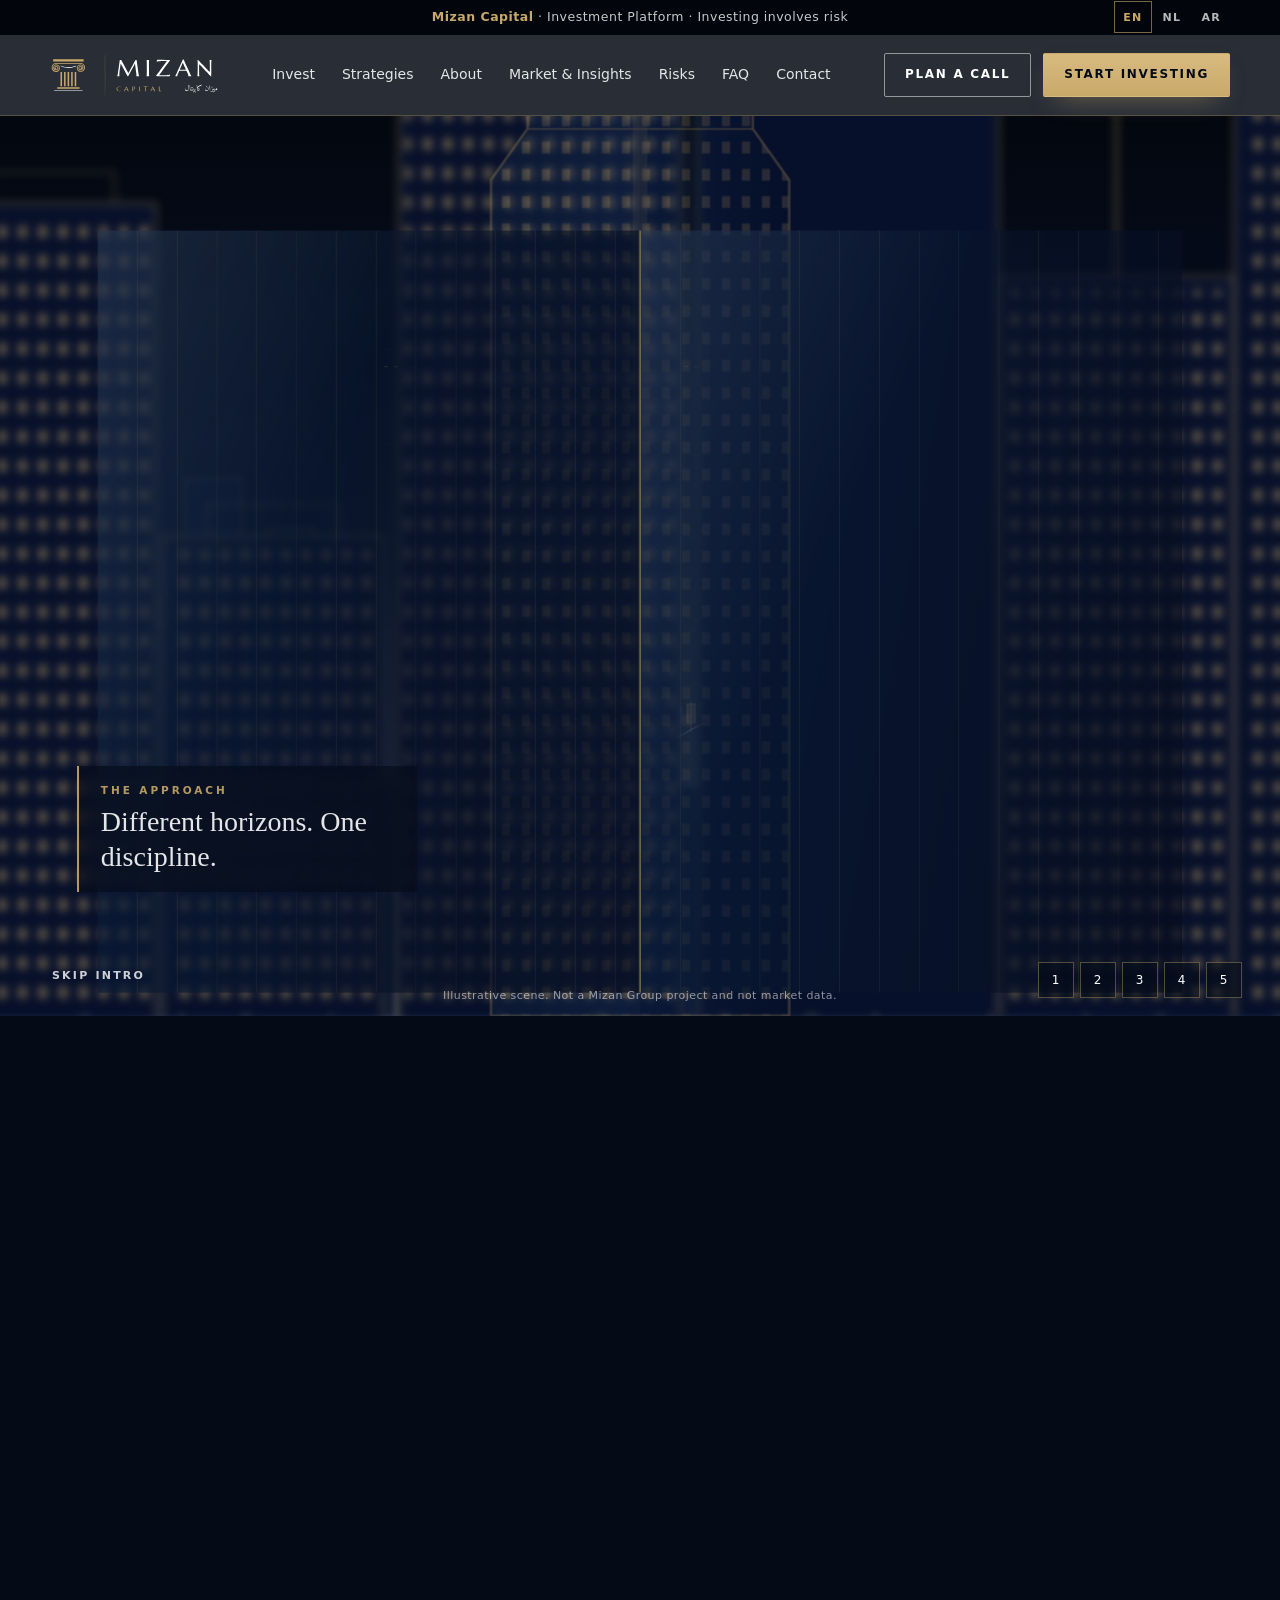
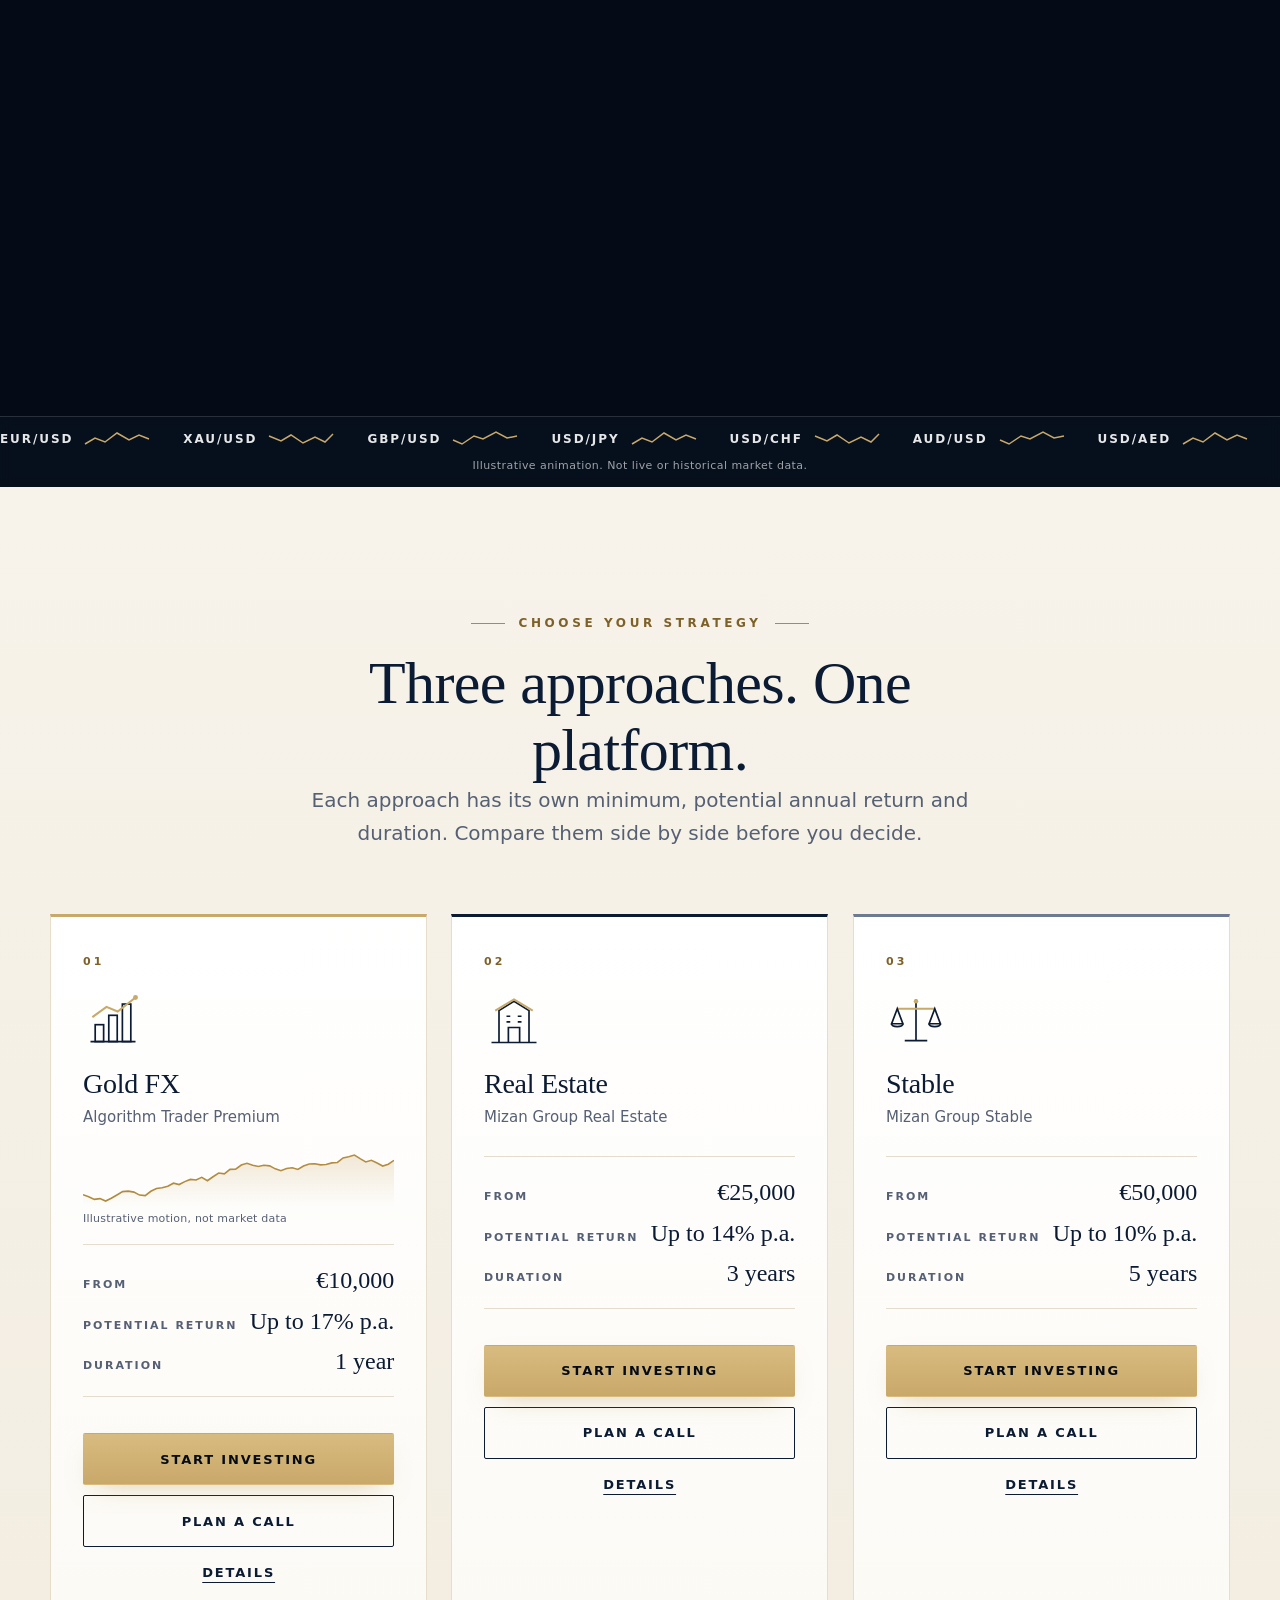
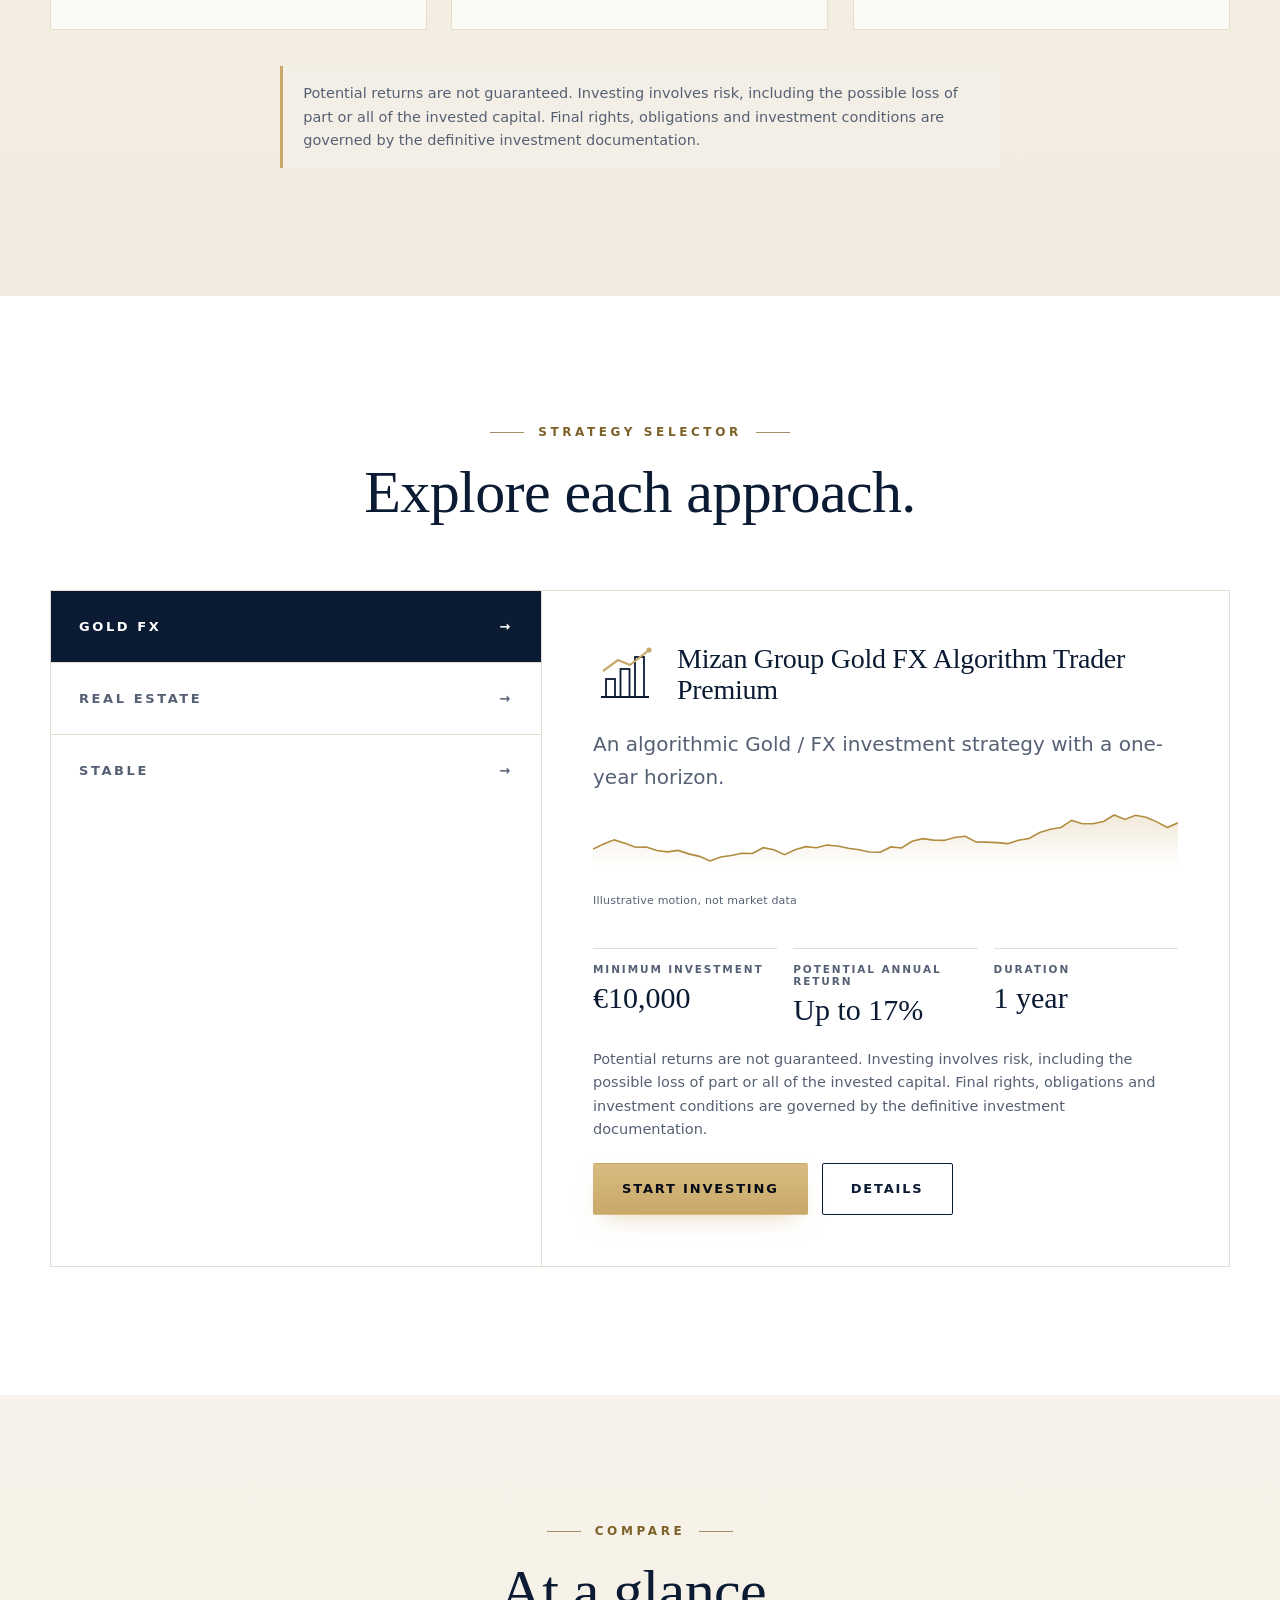
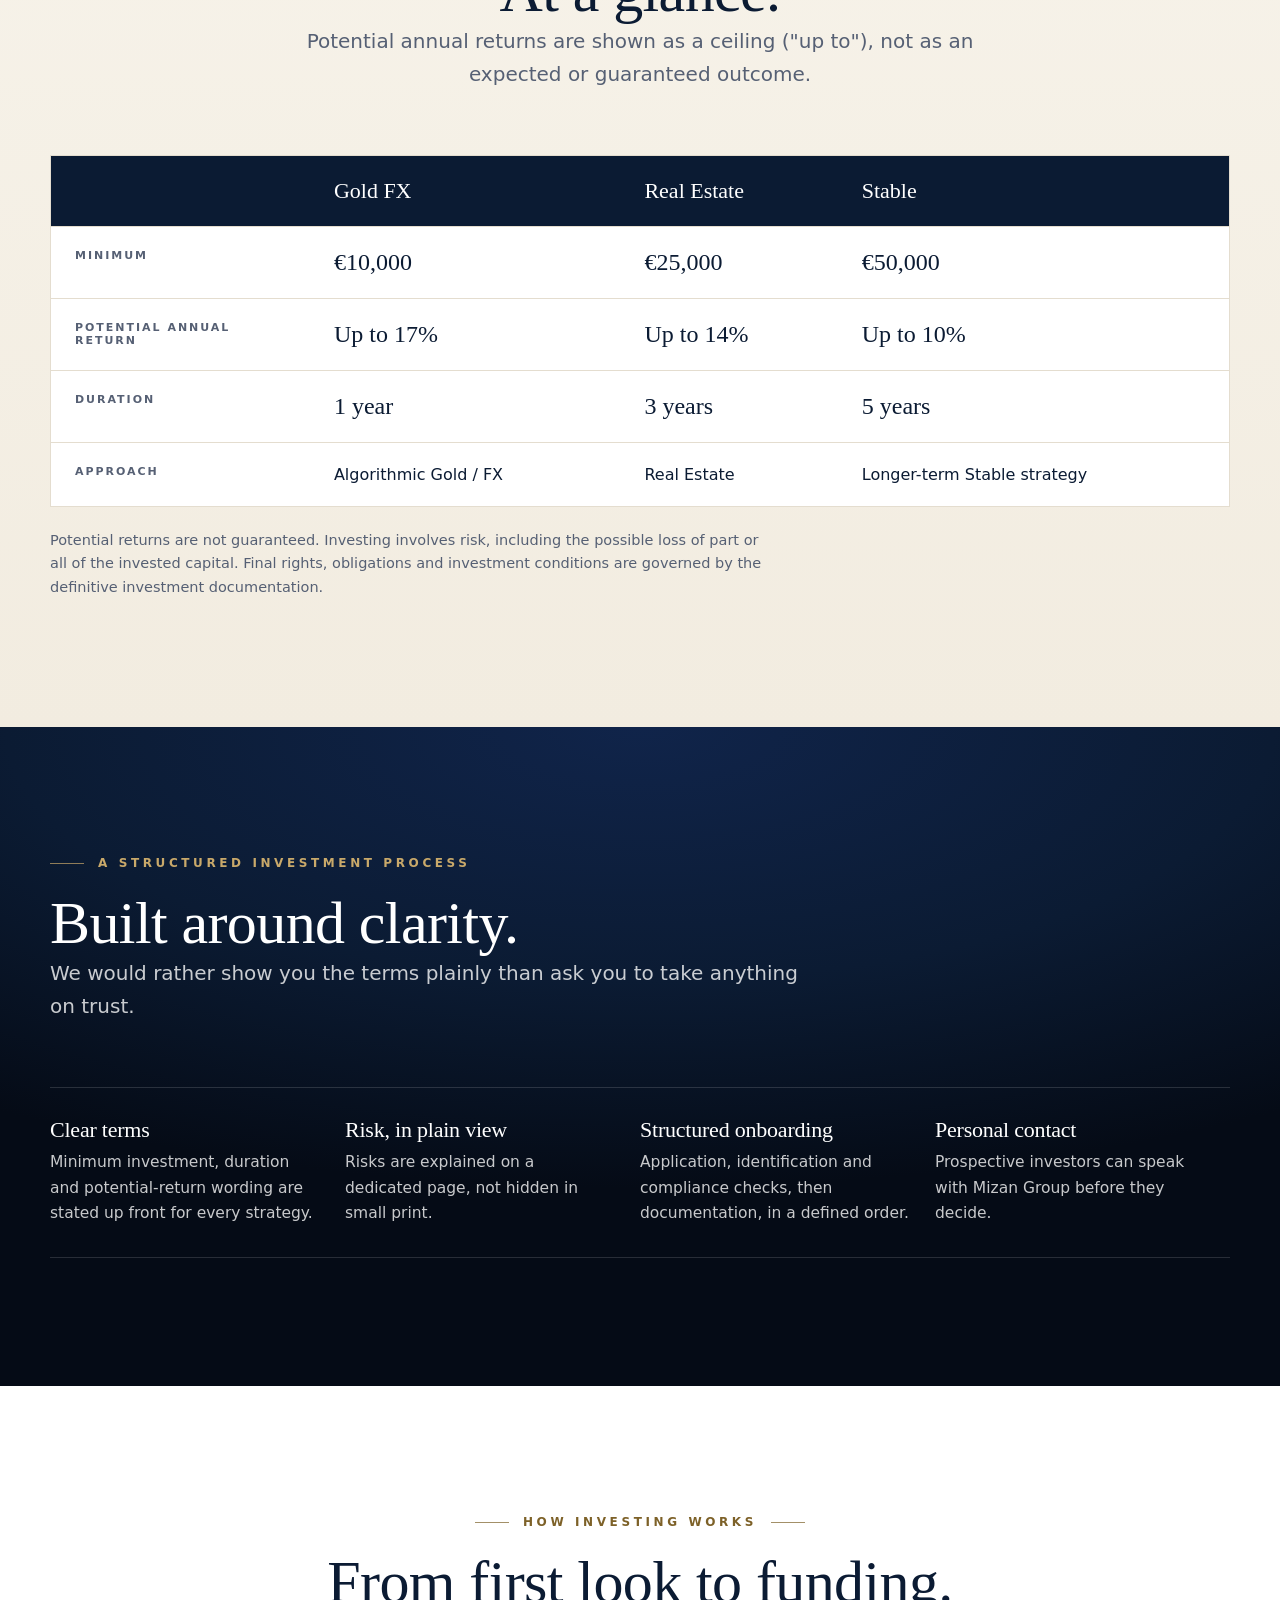
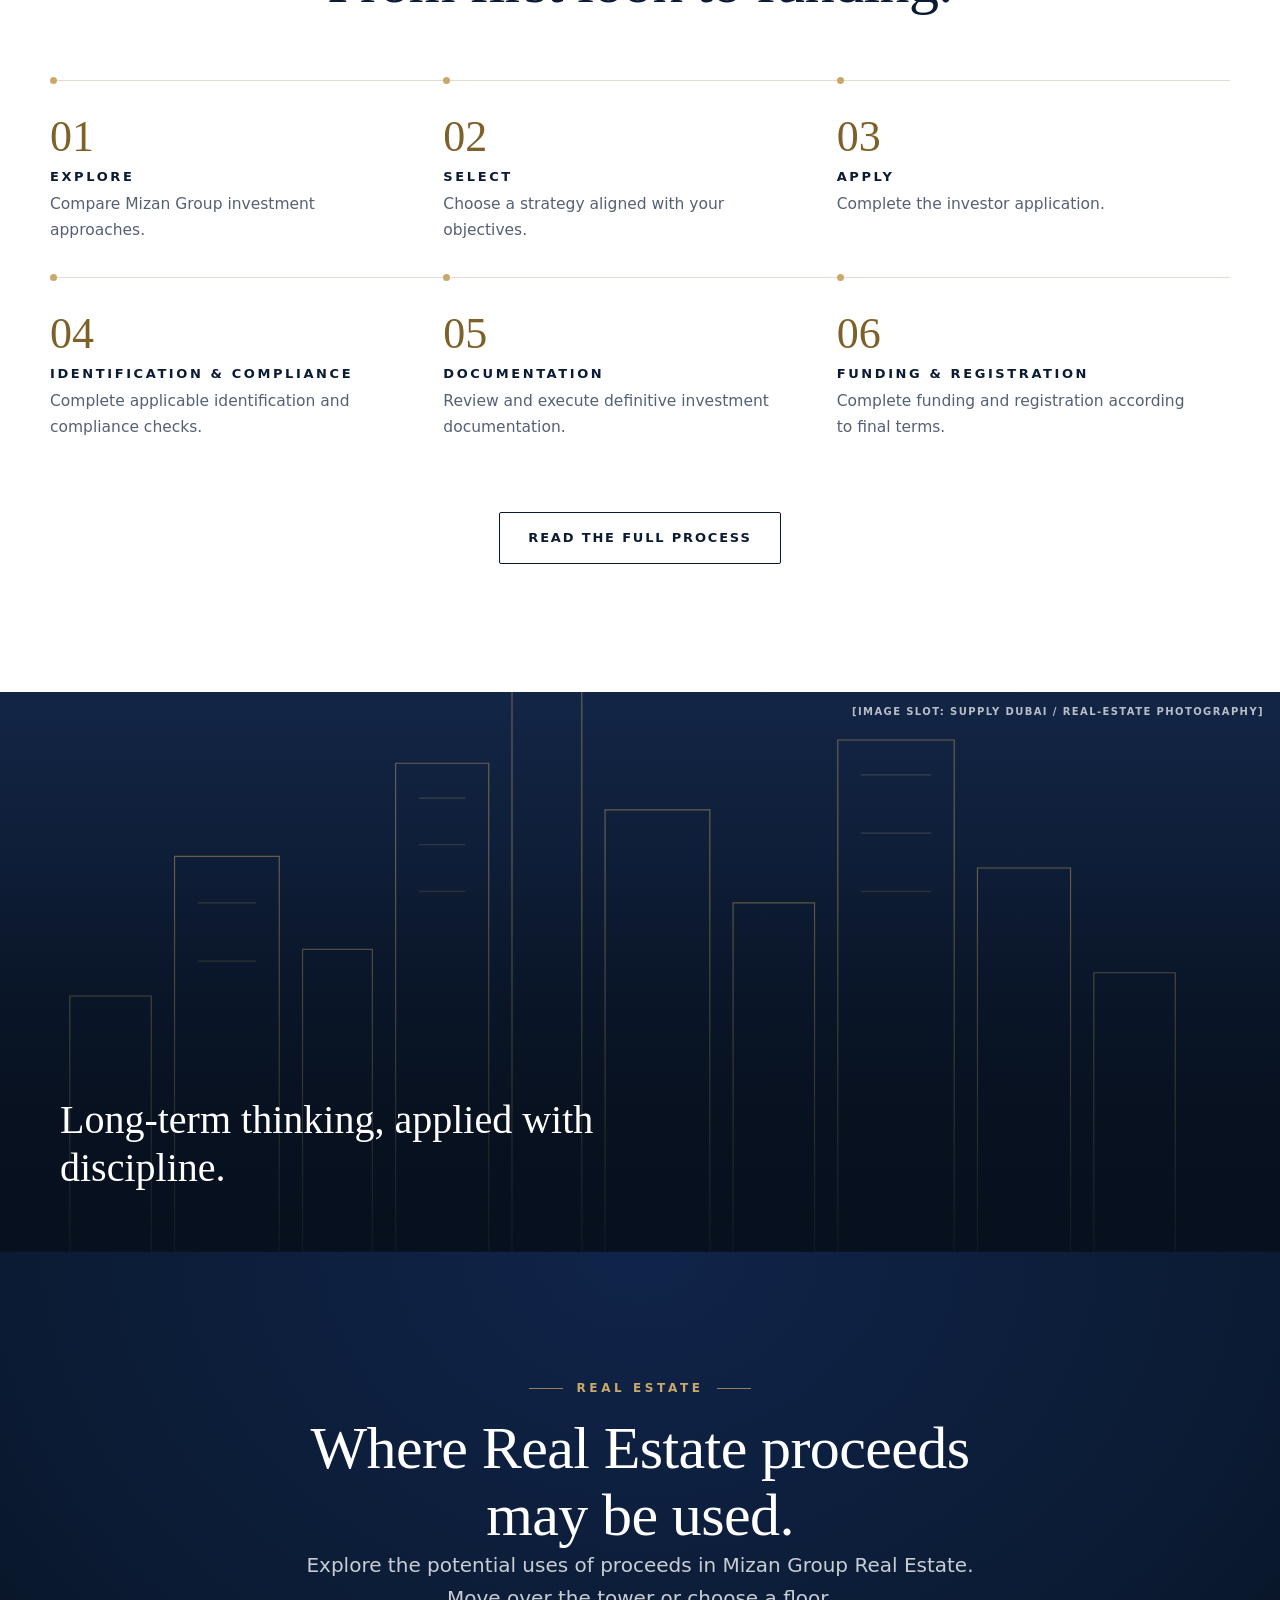
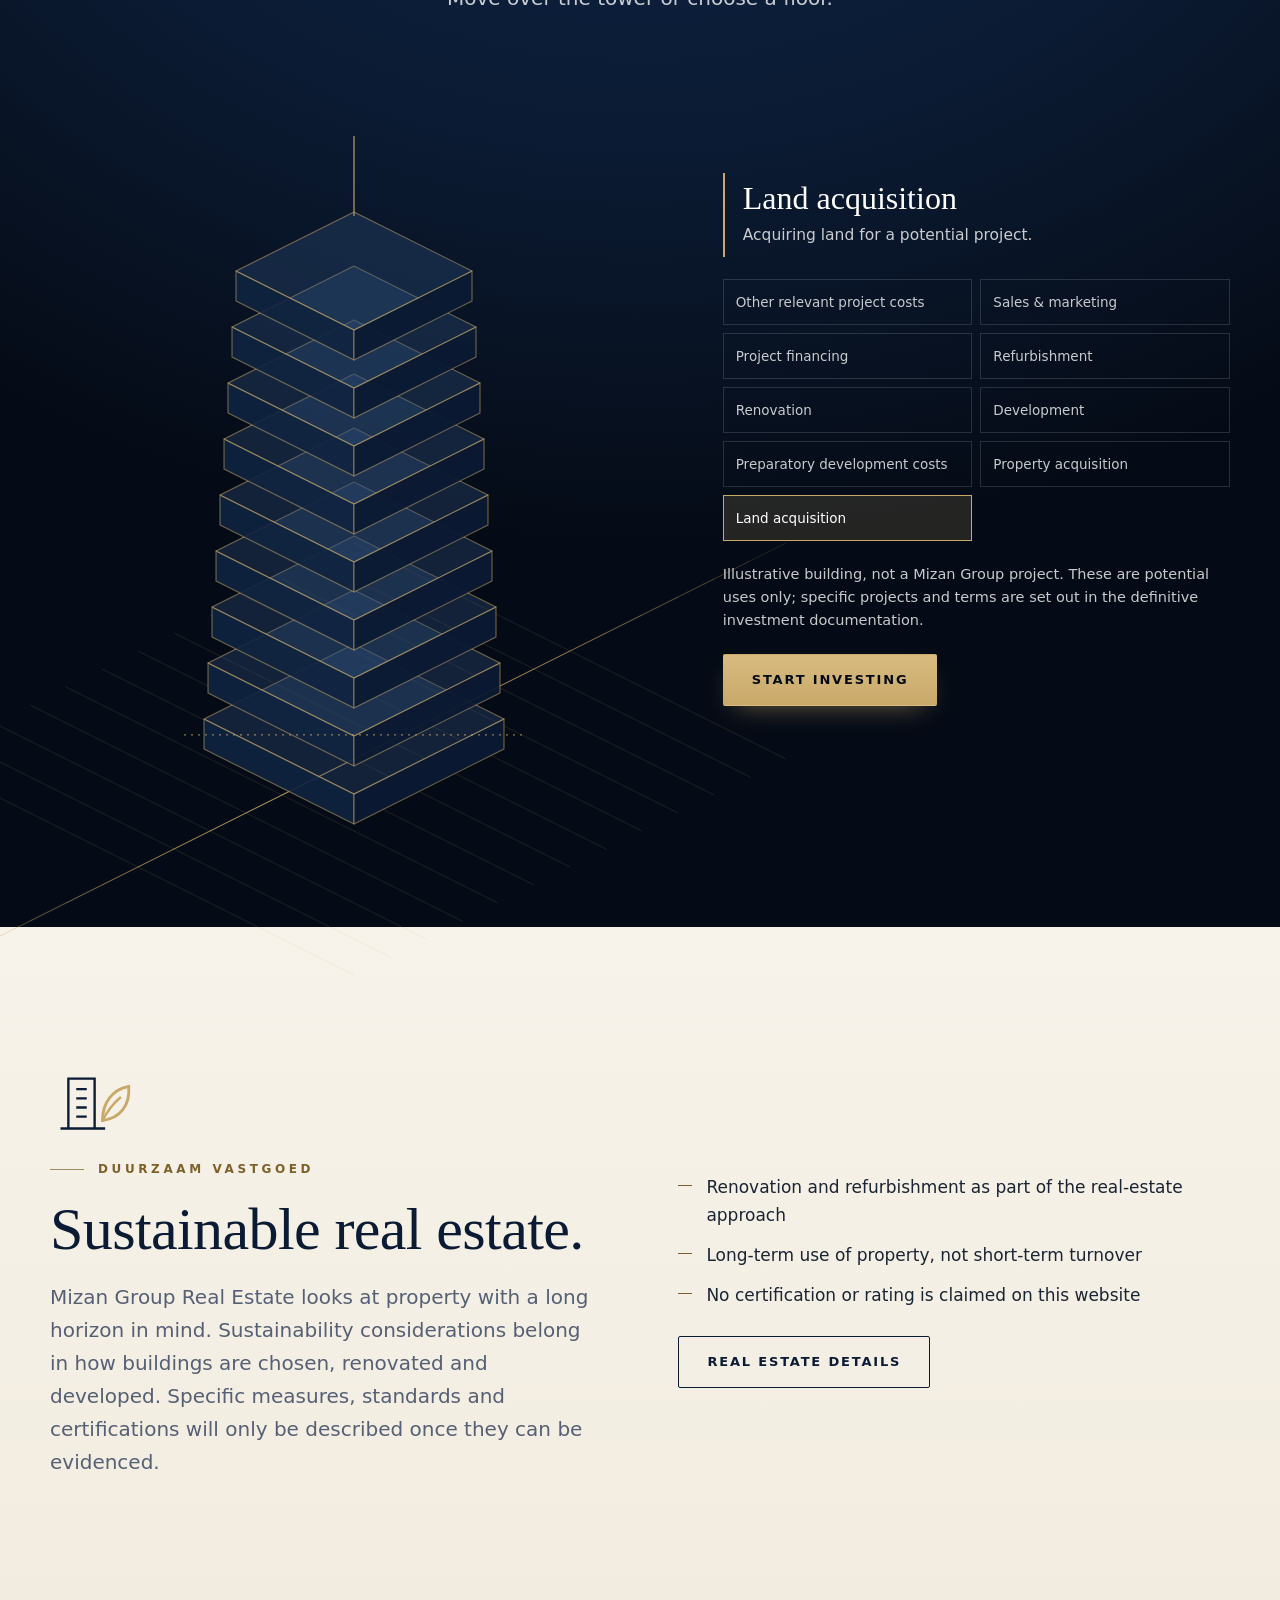
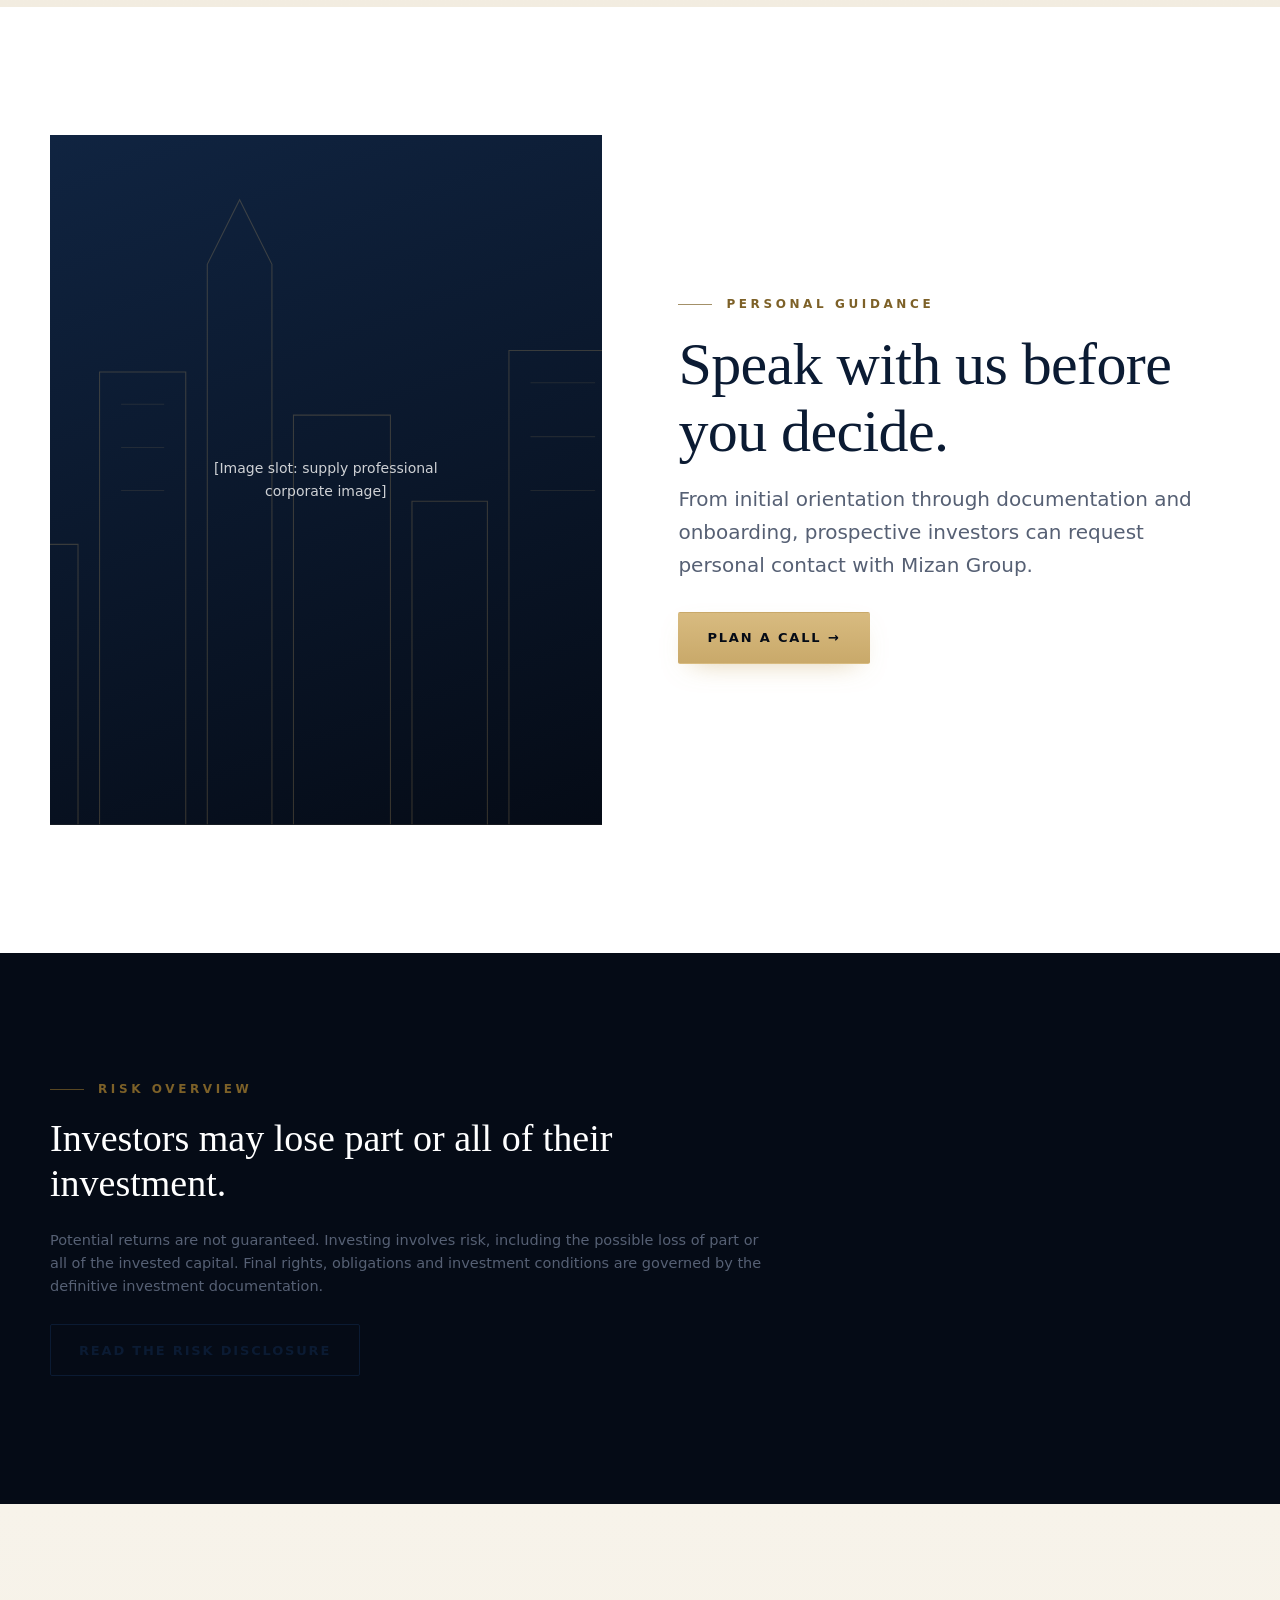
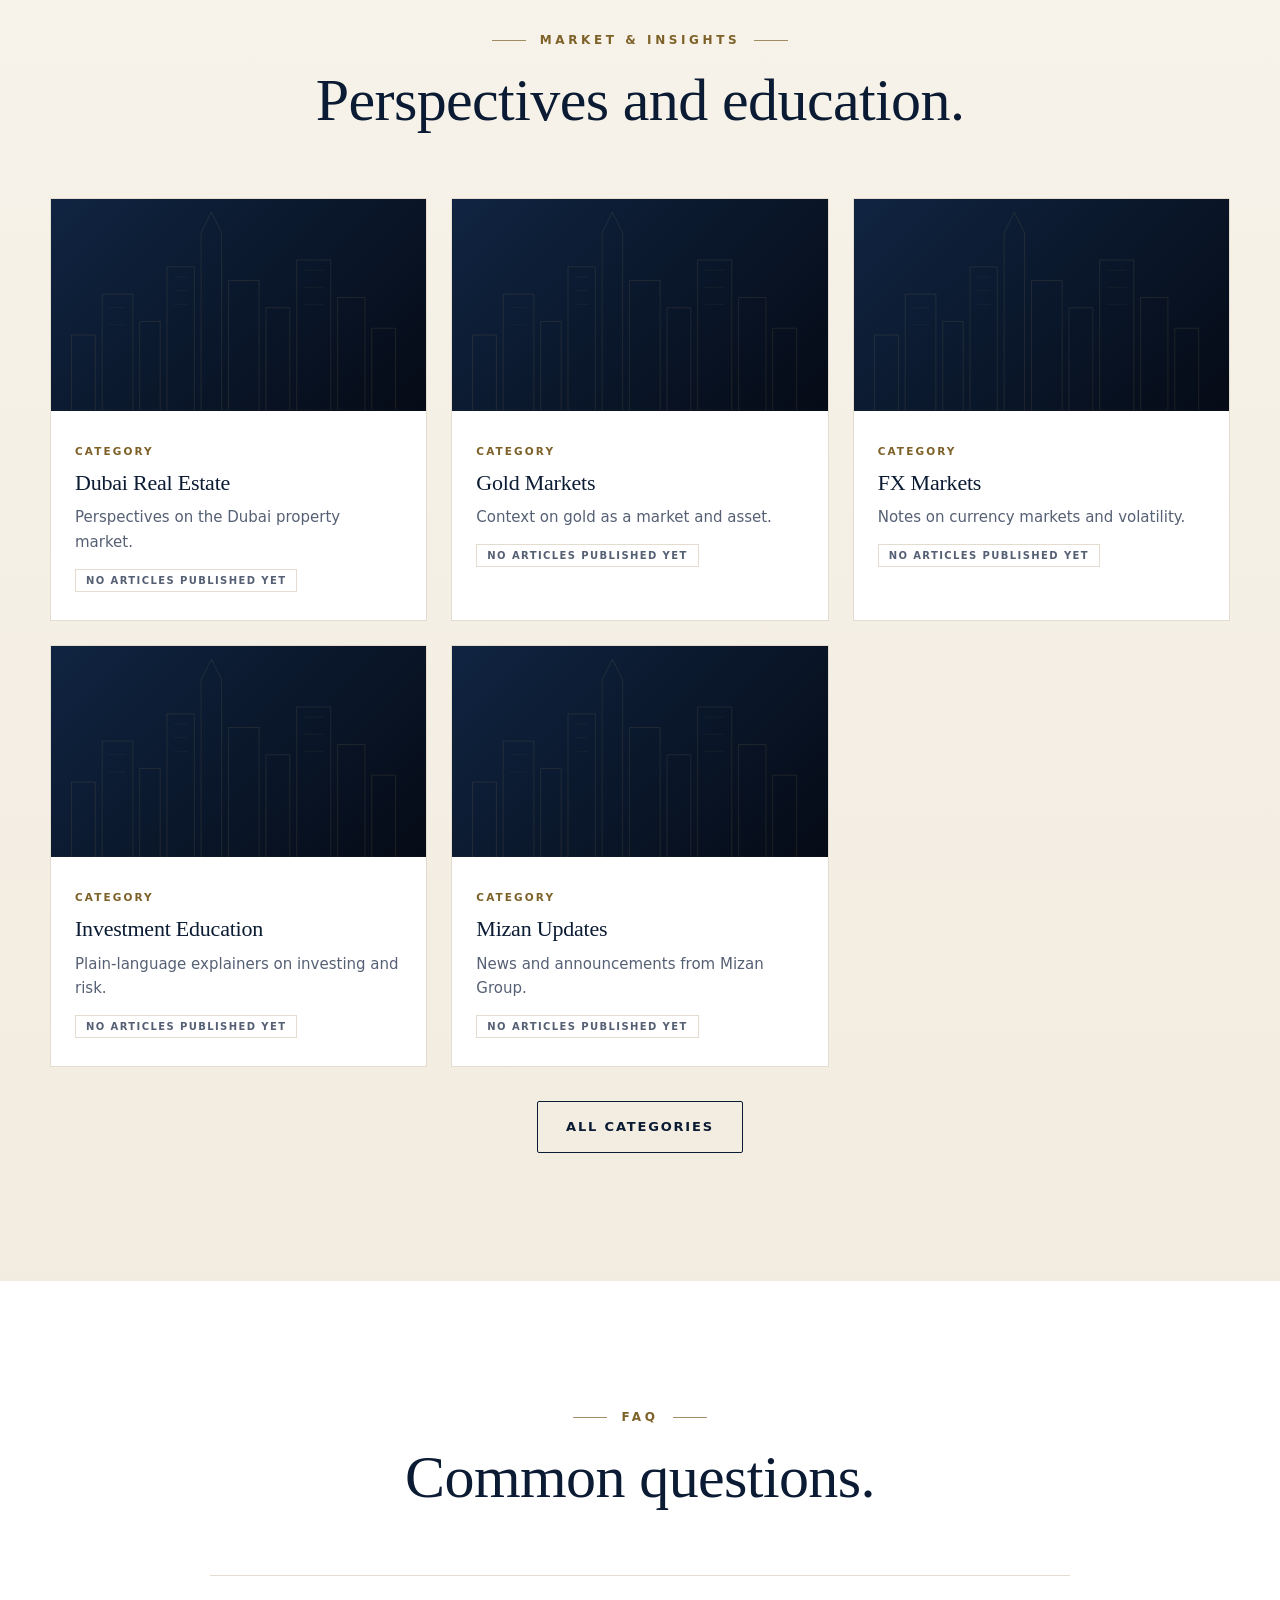
==== commit a1183d62: "Rename the site from Mizan Group FZCO to Mizan Capital; drop the old FZCO stamp logos Co-Authored-By" ====
--- a/mizan/index.html
+++ b/mizan/index.html
@@ -3,16 +3,16 @@
 <head>
 <meta charset="utf-8">
 <meta name="viewport" content="width=device-width, initial-scale=1, viewport-fit=cover">
-<title>Mizan Group FZCO | Investment Strategies</title>
-<meta name="description" content="Explore Mizan Group FZCO investment approaches across Gold FX, Real Estate and Stable strategies.">
+<title>Mizan Capital | Investment Strategies</title>
+<meta name="description" content="Explore Mizan Capital investment approaches across Gold FX, Real Estate and Stable strategies.">
 <meta name="theme-color" content="#0B1B33">
 <!-- Remove before public launch: keeps the unfinished site (placeholders, unreconciled legal docs) out of search engines. -->
 <meta name="robots" content="noindex, nofollow">
 <link rel="canonical" href="https://[YOUR-DOMAIN]/">
 <meta property="og:type" content="website">
-<meta property="og:site_name" content="Mizan Group FZCO">
-<meta property="og:title" content="Mizan Group FZCO | Investment Strategies">
-<meta property="og:description" content="Explore Mizan Group FZCO investment approaches across Gold FX, Real Estate and Stable strategies.">
+<meta property="og:site_name" content="Mizan Capital">
+<meta property="og:title" content="Mizan Capital | Investment Strategies">
+<meta property="og:description" content="Explore Mizan Capital investment approaches across Gold FX, Real Estate and Stable strategies.">
 <meta property="og:url" content="https://[YOUR-DOMAIN]/">
 <meta name="twitter:card" content="summary">
 <link rel="icon" type="image/svg+xml" href="img/favicon.svg">
@@ -37,7 +37,7 @@
 
 <div class="cursor" id="cursor" aria-hidden="true"></div>
 <div class="topbar" role="note">
-  <span class="tb-text"><b>Mizan Group FZCO</b> · Investment Platform · Investing involves risk</span>
+  <span class="tb-text"><b>Mizan Capital</b> · Investment Platform · Investing involves risk</span>
   <div class="lang" role="group" aria-label="Language">
     <button type="button" data-lang="en" lang="en" aria-pressed="true" title="English">EN</button>
     <button type="button" data-lang="nl" lang="nl" aria-pressed="false" title="Nederlands">NL</button>
@@ -81,7 +81,7 @@
 <main id="main" tabindex="-1">
 
 <!-- ===================== HOME ===================== -->
-<div class="view" data-view="home" data-title="Mizan Group FZCO | Investment Strategies" data-desc="Explore Mizan Group FZCO investment approaches across Gold FX, Real Estate and Stable strategies.">
+<div class="view" data-view="home" data-title="Mizan Capital | Investment Strategies" data-desc="Explore Mizan Capital investment approaches across Gold FX, Real Estate and Stable strategies.">
 
   <section class="cine" id="cine" aria-labelledby="h-hero">
     <div class="cine-track" id="cineTrack">
@@ -106,7 +106,7 @@
         <div class="layer gate gr" aria-hidden="true"></div>
 
         <div class="c-type">
-          <span class="eyebrow">Mizan Group FZCO<br>Investment Platform</span>
+          <span class="eyebrow">Mizan Capital<br>Investment Platform</span>
           <h1 id="h-hero">Three Strategies.<br>One Mizan Group.</h1>
           <p class="sub">Choose an investment approach aligned with your objectives.</p>
           <p class="support">Gold FX · Real Estate · Stable</p>
@@ -264,7 +264,7 @@
 </div>
 
 <!-- ===================== STRATEGIES ===================== -->
-<div class="view" data-view="strategies" data-title="Investment Strategies | Mizan Group FZCO" data-desc="Compare Mizan Group FZCO investment strategies: Gold FX, Real Estate and Stable.">
+<div class="view" data-view="strategies" data-title="Investment Strategies | Mizan Capital" data-desc="Compare Mizan Capital investment strategies: Gold FX, Real Estate and Stable.">
   <header class="phead"><div class="wrap"><span class="eyebrow">Strategies</span><h1 tabindex="-1">Three strategies. One Mizan Group.</h1><p class="lead">Choose an investment approach aligned with your objectives.</p></div></header>
   <section class="s paper"><div class="wrap"><div class="cards" data-cards></div><p class="disc box" style="margin:36px auto 0" data-disclosure></p></div></section>
   <section class="s"><div class="wrap"><div data-cmp></div></div></section>
@@ -276,7 +276,7 @@
 <div class="view" data-view="stable" data-strategy-page="stable"></div>
 
 <!-- ===================== HOW IT WORKS ===================== -->
-<div class="view" data-view="how-it-works" data-title="How Investing Works | Mizan Group FZCO" data-desc="The Mizan Group FZCO investment process, from exploring strategies to funding and registration.">
+<div class="view" data-view="how-it-works" data-title="How Investing Works | Mizan Capital" data-desc="The Mizan Capital investment process, from exploring strategies to funding and registration.">
   <header class="phead"><div class="wrap"><span class="eyebrow">Invest</span><h1 tabindex="-1">How investing works.</h1><p class="lead">A structured process, in a defined order.</p></div></header>
   <section class="s"><div class="wrap"><div class="steps" data-process></div></div></section>
   <section class="s paper"><div class="wrap prose">
@@ -289,7 +289,7 @@
 </div>
 
 <!-- ===================== ABOUT ===================== -->
-<div class="view" data-view="about" data-title="About | Mizan Group FZCO" data-desc="About Mizan Group FZCO: multiple investment approaches, a disciplined process and clear documentation.">
+<div class="view" data-view="about" data-title="About | Mizan Capital" data-desc="About Mizan Capital: multiple investment approaches, a disciplined process and clear documentation.">
   <header class="phead"><div class="wrap"><span class="eyebrow">About</span><h1 tabindex="-1">About Mizan Group.</h1><p class="lead">Multiple investment approaches. One disciplined way of working.</p></div></header>
   <section class="s"><div class="wrap split">
     <div class="frame"><svg viewBox="0 0 1100 640" preserveAspectRatio="xMidYMax slice" aria-hidden="true"><use href="#i-sky"/></svg><p>[Image slot: supply professional corporate / founder image]</p></div>
@@ -310,13 +310,13 @@
 </div>
 
 <!-- ===================== INSIGHTS ===================== -->
-<div class="view" data-view="insights" data-title="Market &amp; Insights | Mizan Group FZCO" data-desc="Market commentary and investment education from Mizan Group FZCO.">
+<div class="view" data-view="insights" data-title="Market &amp; Insights | Mizan Capital" data-desc="Market commentary and investment education from Mizan Capital.">
   <header class="phead"><div class="wrap"><span class="eyebrow">Market &amp; Insights</span><h1 tabindex="-1">Perspectives and education.</h1><p class="lead">Editorial content will be published here. Nothing on this page is investment advice.</p></div></header>
   <section class="s paper"><div class="wrap"><div class="grid3" data-insights></div><div data-demo-slot></div></div></section>
 </div>
 
 <!-- ===================== RISKS ===================== -->
-<div class="view" data-view="risks" data-title="Risk Disclosure | Mizan Group FZCO" data-desc="Risks of investing with Mizan Group FZCO, including possible loss of part or all of invested capital.">
+<div class="view" data-view="risks" data-title="Risk Disclosure | Mizan Capital" data-desc="Risks of investing with Mizan Capital, including possible loss of part or all of invested capital.">
   <header class="phead"><div class="wrap"><span class="eyebrow">Risk disclosure</span><h1 tabindex="-1">Investors may lose part or all of their investment.</h1><p class="lead" data-disclosure></p></div></header>
   <section class="s"><div class="wrap">
     <div class="sec-head"><h2>General risks</h2></div>
@@ -339,13 +339,13 @@
 </div>
 
 <!-- ===================== FAQ ===================== -->
-<div class="view" data-view="faq" data-title="FAQ | Mizan Group FZCO" data-desc="Frequently asked questions about Mizan Group FZCO investment strategies, terms and process.">
+<div class="view" data-view="faq" data-title="FAQ | Mizan Capital" data-desc="Frequently asked questions about Mizan Capital investment strategies, terms and process.">
   <header class="phead"><div class="wrap"><span class="eyebrow">FAQ</span><h1 tabindex="-1">Frequently asked questions.</h1></div></header>
   <section class="s"><div class="wrap"><div class="faq" data-faq="all"></div></div></section>
 </div>
 
 <!-- ===================== CONTACT ===================== -->
-<div class="view" data-view="contact" data-title="Contact | Mizan Group FZCO" data-desc="Contact Mizan Group FZCO for general or investment enquiries, or plan a call.">
+<div class="view" data-view="contact" data-title="Contact | Mizan Capital" data-desc="Contact Mizan Capital for general or investment enquiries, or plan a call.">
   <header class="phead"><div class="wrap"><span class="eyebrow">Contact</span><h1 tabindex="-1">Get in touch.</h1></div></header>
   <section class="s"><div class="wrap">
     <div class="contact-grid">
@@ -354,18 +354,18 @@
       <div class="cbox"><h3>Plan a call</h3><p>Request a conversation at a time that suits you.</p><button class="btn btn-secondary" type="button" data-open="call">Plan a call</button></div>
     </div>
     <div class="prose" style="margin-top:56px"><h2>Company information</h2>
-      <p>Mizan Group FZCO</p>
+      <p>Mizan Capital</p>
       <p><span class="ph">[REGISTERED ADDRESS]</span><br><span class="ph">[COMPANY REGISTRATION NUMBER]</span><br><span class="ph">[PHONE NUMBER]</span></p>
       <p class="disc">Contact details are placeholders and must be replaced with verified company information before launch.</p></div>
   </div></section>
 </div>
 
 <!-- ===================== LEGAL ===================== -->
-<div class="view" data-view="privacy" data-title="Privacy Policy | Mizan Group FZCO" data-desc="Privacy policy and cookie information for Mizan Group FZCO.">
+<div class="view" data-view="privacy" data-title="Privacy Policy | Mizan Capital" data-desc="Privacy policy and cookie information for Mizan Capital.">
   <header class="phead"><div class="wrap"><span class="eyebrow">Legal</span><h1 tabindex="-1">Privacy Policy</h1></div></header>
   <section class="s"><div class="wrap prose">
     <p class="disc box"><b>Draft template.</b> Must be reviewed and completed by legal counsel before launch.</p>
-    <h2>Controller</h2><p>Mizan Group FZCO, <span class="ph">[REGISTERED ADDRESS]</span>, <span class="ph">[COMPANY REGISTRATION NUMBER]</span>. Privacy contact: <span class="ph">[PRIVACY CONTACT]</span>.</p>
+    <h2>Controller</h2><p>Mizan Capital, <span class="ph">[REGISTERED ADDRESS]</span>, <span class="ph">[COMPANY REGISTRATION NUMBER]</span>. Privacy contact: <span class="ph">[PRIVACY CONTACT]</span>.</p>
     <h2>Information we may collect</h2><p>Contact details and enquiry content that you choose to submit through forms. Investor application data is only processed through a secure backend once one is configured.</p>
     <h2>Purpose and legal basis</h2><p><span class="ph">[PURPOSES AND LEGAL BASES — TO BE CONFIRMED]</span></p>
     <h2>Retention and your rights</h2><p><span class="ph">[RETENTION PERIODS AND DATA-SUBJECT RIGHTS — TO BE CONFIRMED]</span></p>
@@ -373,18 +373,18 @@
     <p><a href="#/terms">Terms / Investment Information</a> · <a href="#/disclaimer">Disclaimer</a></p>
   </div></section>
 </div>
-<div class="view" data-view="disclaimer" data-title="Disclaimer | Mizan Group FZCO" data-desc="Important information and disclaimer for Mizan Group FZCO.">
+<div class="view" data-view="disclaimer" data-title="Disclaimer | Mizan Capital" data-desc="Important information and disclaimer for Mizan Capital.">
   <header class="phead"><div class="wrap"><span class="eyebrow">Legal</span><h1 tabindex="-1">Disclaimer</h1></div></header>
   <section class="s"><div class="wrap prose">
     <p class="disc box"><b>Draft template.</b> Must be reviewed and completed by legal counsel before launch.</p>
-    <h2>Not advice or an offer</h2><p>This website provides general information about Mizan Group FZCO investment approaches. It is not investment, legal or tax advice and is not an offer or solicitation where one would be unlawful.</p>
+    <h2>Not advice or an offer</h2><p>This website provides general information about Mizan Capital investment approaches. It is not investment, legal or tax advice and is not an offer or solicitation where one would be unlawful.</p>
     <h2>Risk</h2><p data-disclosure></p>
     <h2>Returns</h2><p>"Up to" figures describe a potential maximum annual return. They are not guarantees, forecasts or promises of future performance.</p>
     <h2>Regulatory status</h2><p><span class="ph">[REGULATORY STATUS — TO BE CONFIRMED BY COMPANY]</span> No authority or third party has endorsed or approved Mizan Group on the basis of this website.</p>
     <h2>Governing law</h2><p><span class="ph">[GOVERNING LAW — TO BE CONFIRMED]</span></p>
   </div></section>
 </div>
-<div class="view" data-view="terms" data-title="Terms / Investment Information | Mizan Group FZCO" data-desc="Terms and investment information for Mizan Group FZCO.">
+<div class="view" data-view="terms" data-title="Terms / Investment Information | Mizan Capital" data-desc="Terms and investment information for Mizan Capital.">
   <header class="phead"><div class="wrap"><span class="eyebrow">Legal</span><h1 tabindex="-1">Terms / Investment Information</h1></div></header>
   <section class="s"><div class="wrap prose">
     <p class="disc box"><b>Draft template.</b> Must be reviewed and completed by legal counsel before launch.</p>
@@ -407,7 +407,7 @@
     </div>
     <div class="fbottom">
       <p><b>Investment risk.</b> <span data-disclosure></span></p>
-      <p>© Mizan Group FZCO. <span class="ph">[COMPANY REGISTRATION NUMBER]</span> · <span class="ph">[REGISTERED ADDRESS]</span></p>
+      <p>© Mizan Capital. <span class="ph">[COMPANY REGISTRATION NUMBER]</span> · <span class="ph">[REGISTERED ADDRESS]</span></p>
     </div>
   </div>
 </footer>
--- a/mizan/css/styles.css
+++ b/mizan/css/styles.css
@@ -1,4 +1,4 @@
-/* MIZAN GROUP FZCO — design system. Navy / charcoal / white / warm off-white / champagne gold (accent only). */
+/* MIZAN CAPITAL — design system. Navy / charcoal / white / warm off-white / champagne gold (accent only). */
 :root{
   --navy:#0B1B33; --navy-2:#102441; --deep:#07111F; --char:#121A27;
   --white:#fff; --paper:#F6F2EA; --line:#E4DDCF; --line-dark:rgba(255,255,255,.14);
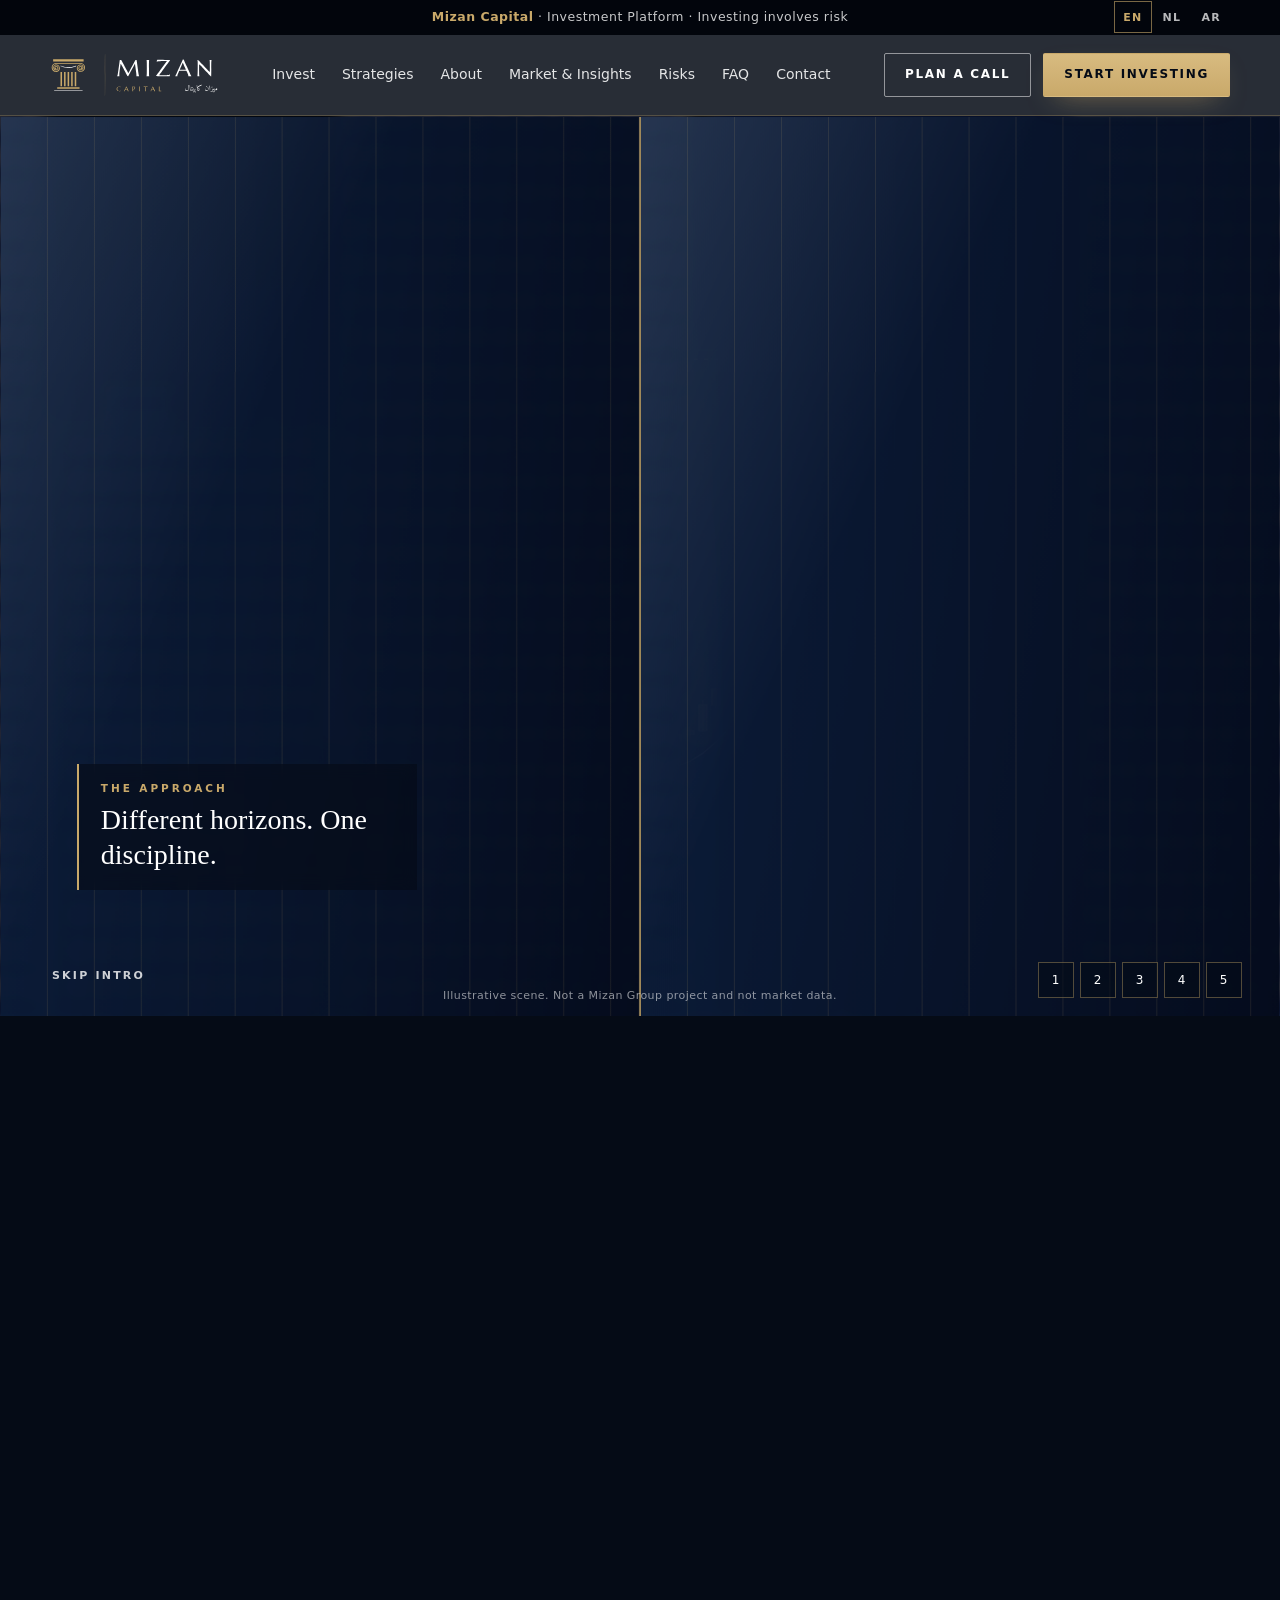
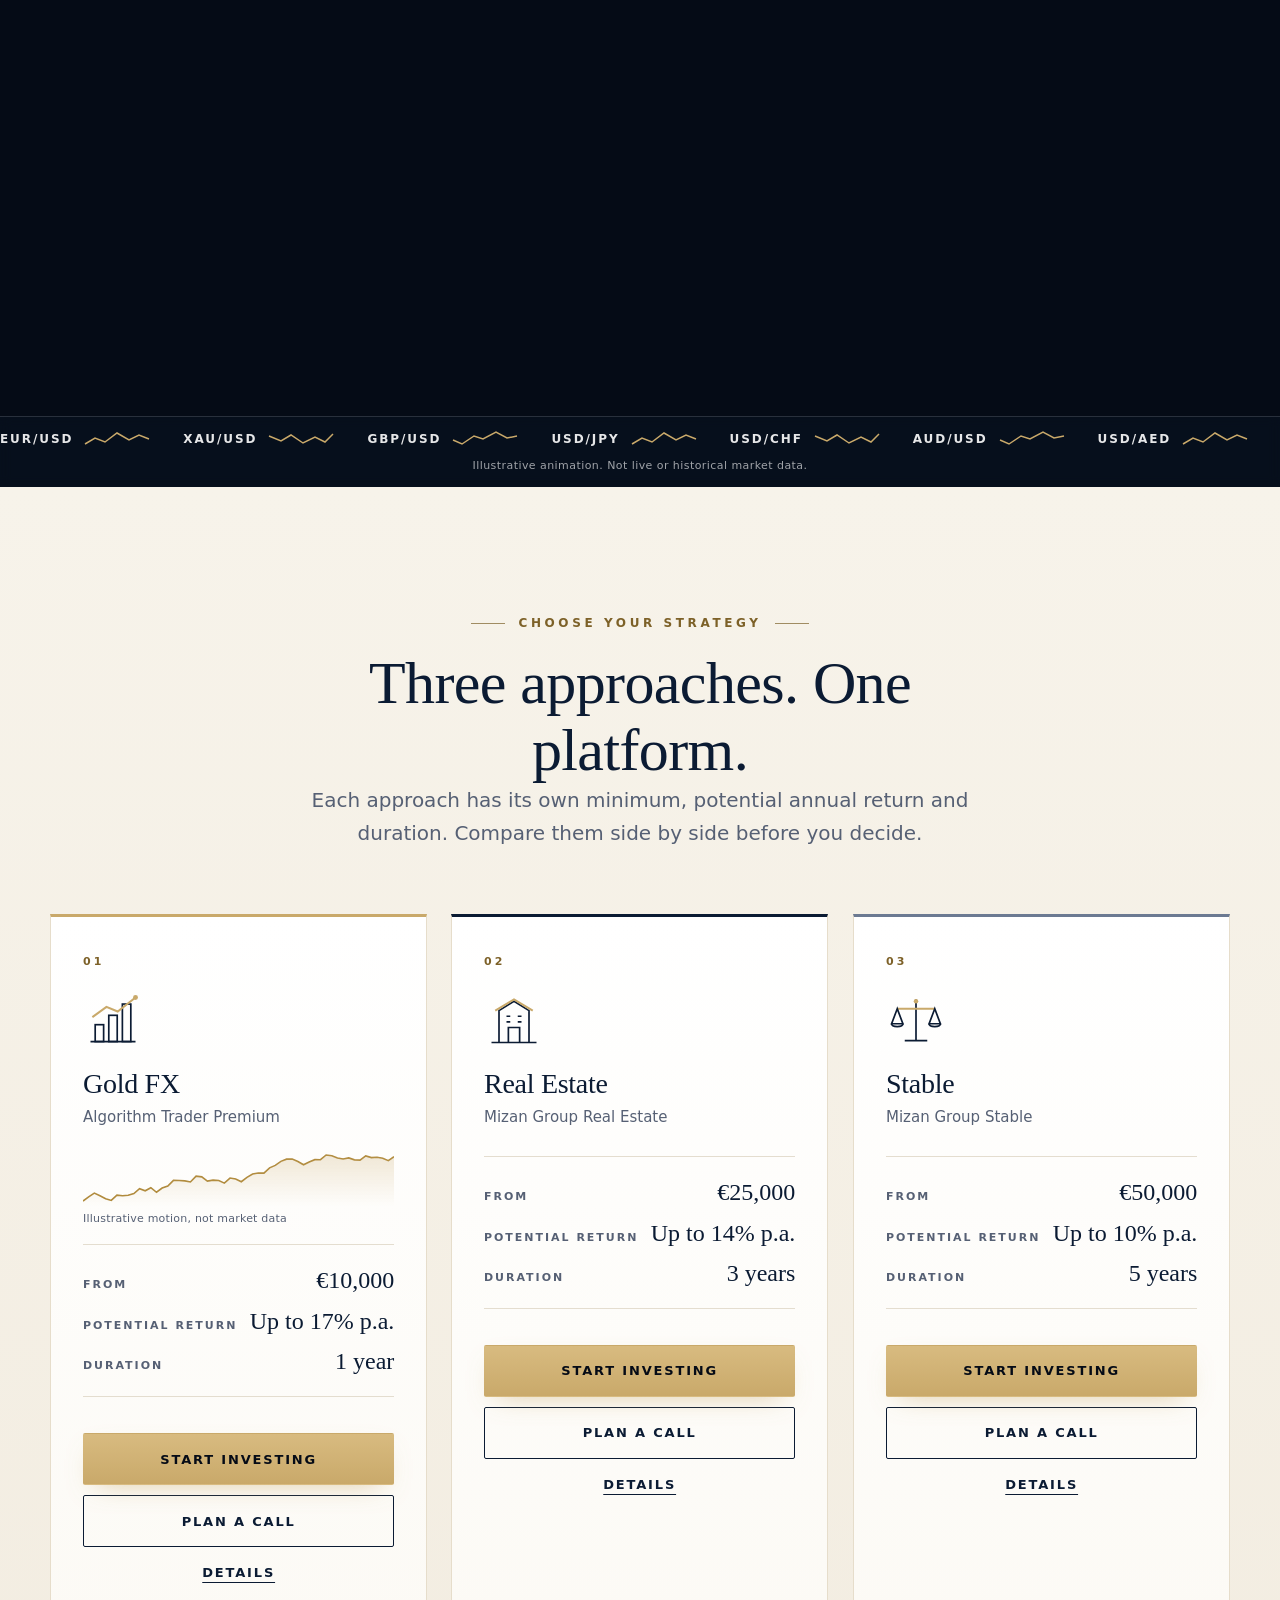
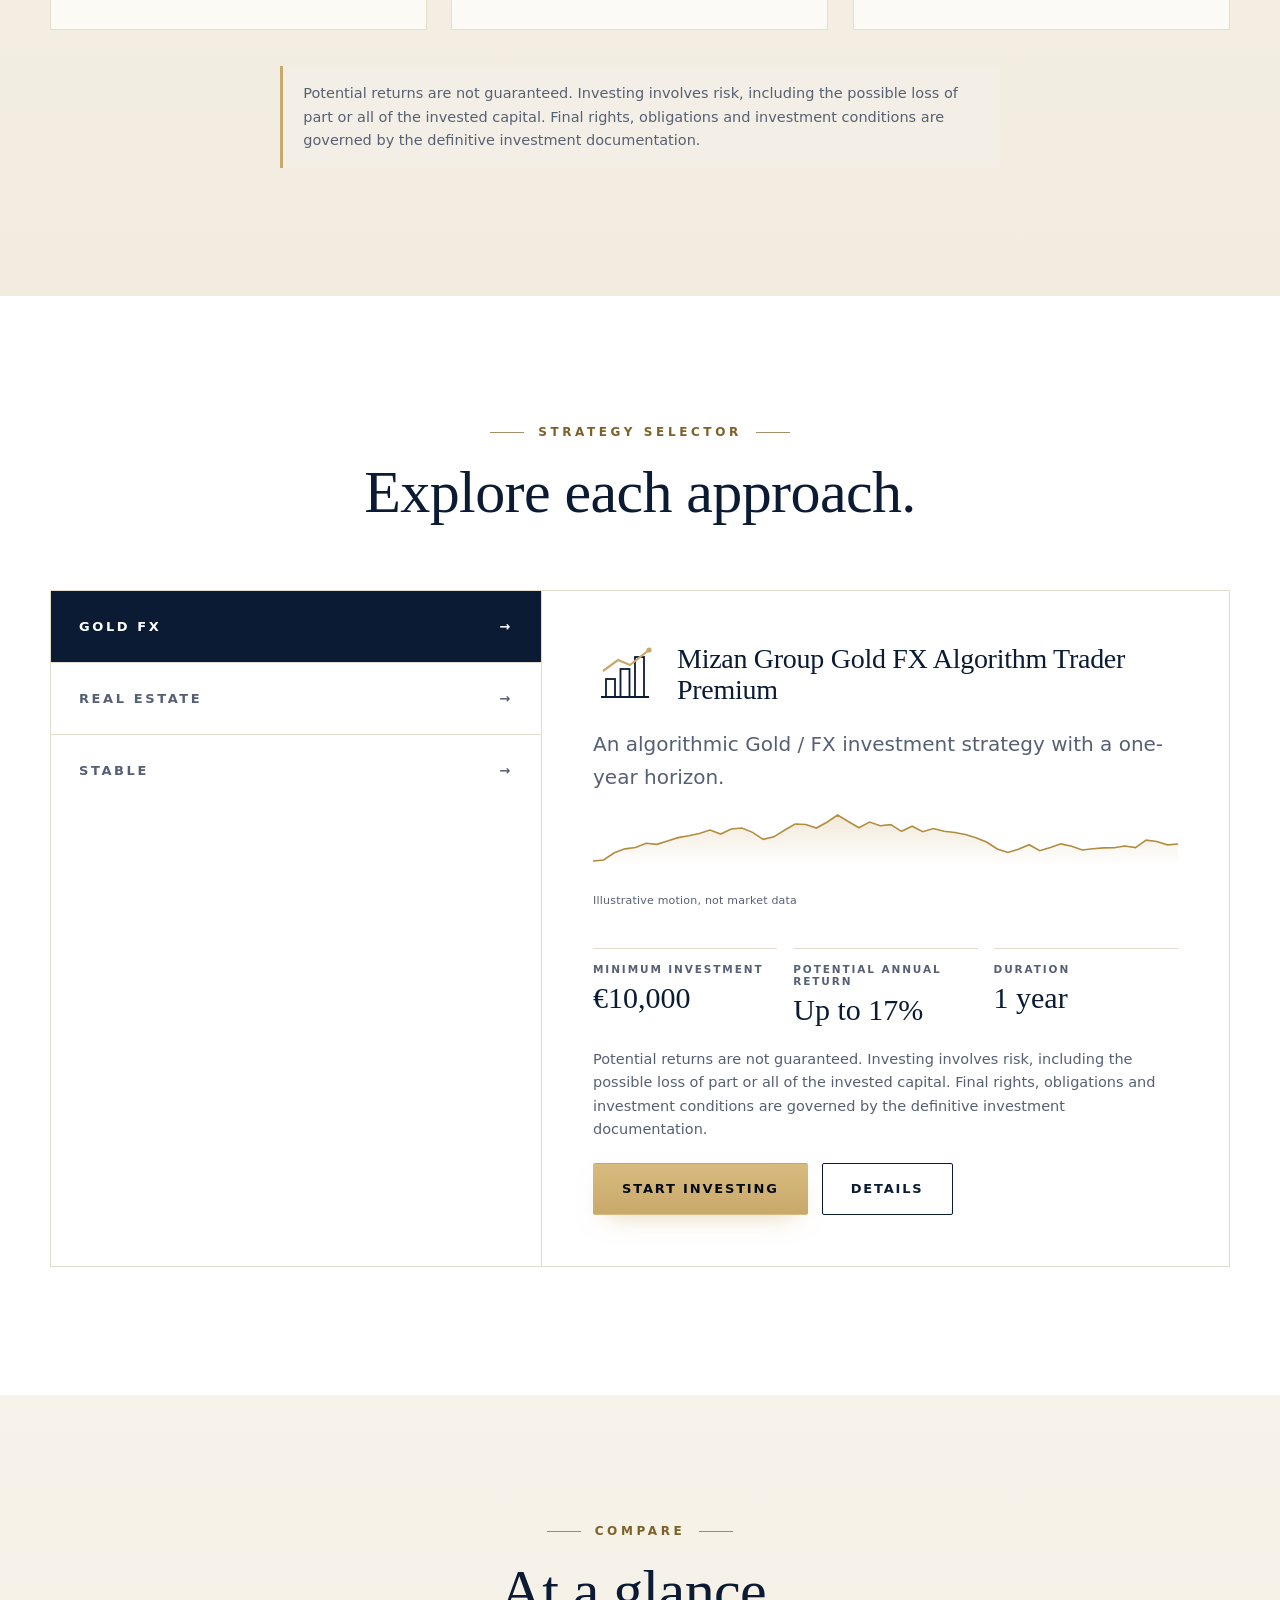
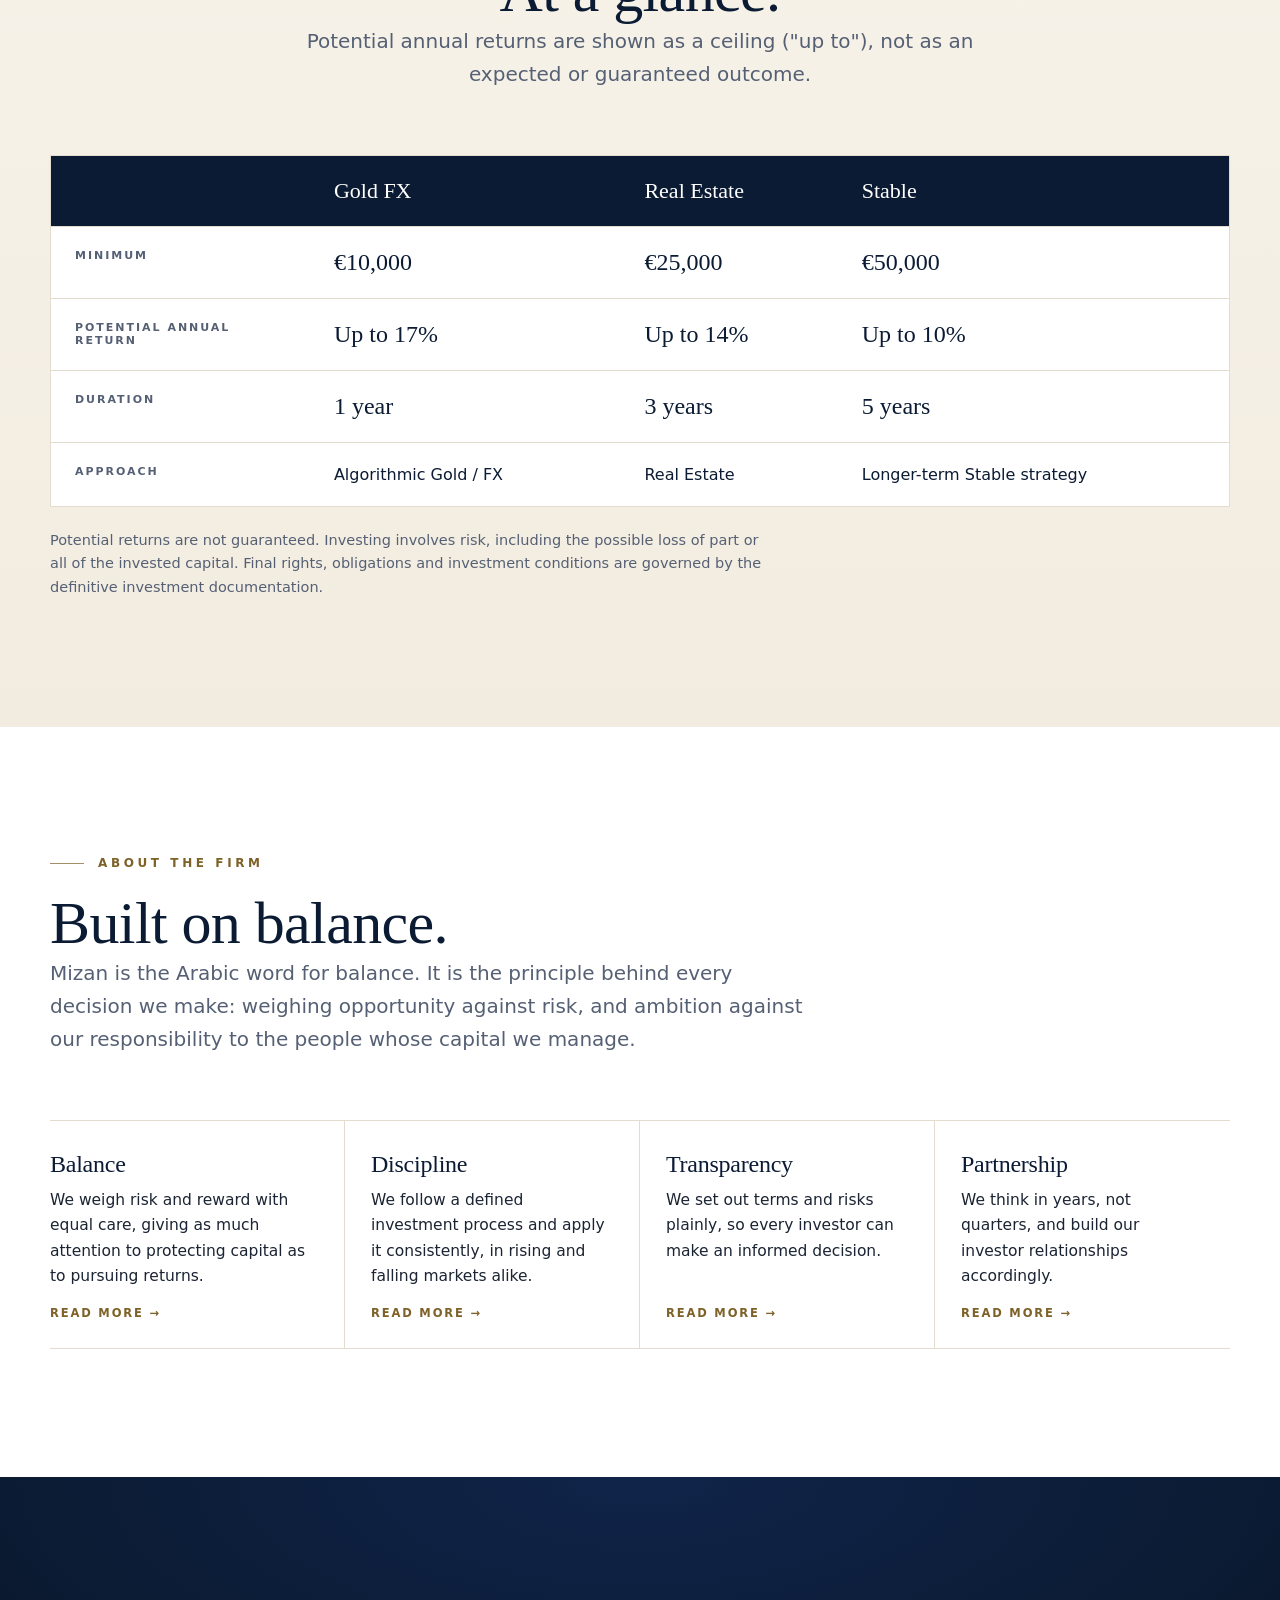
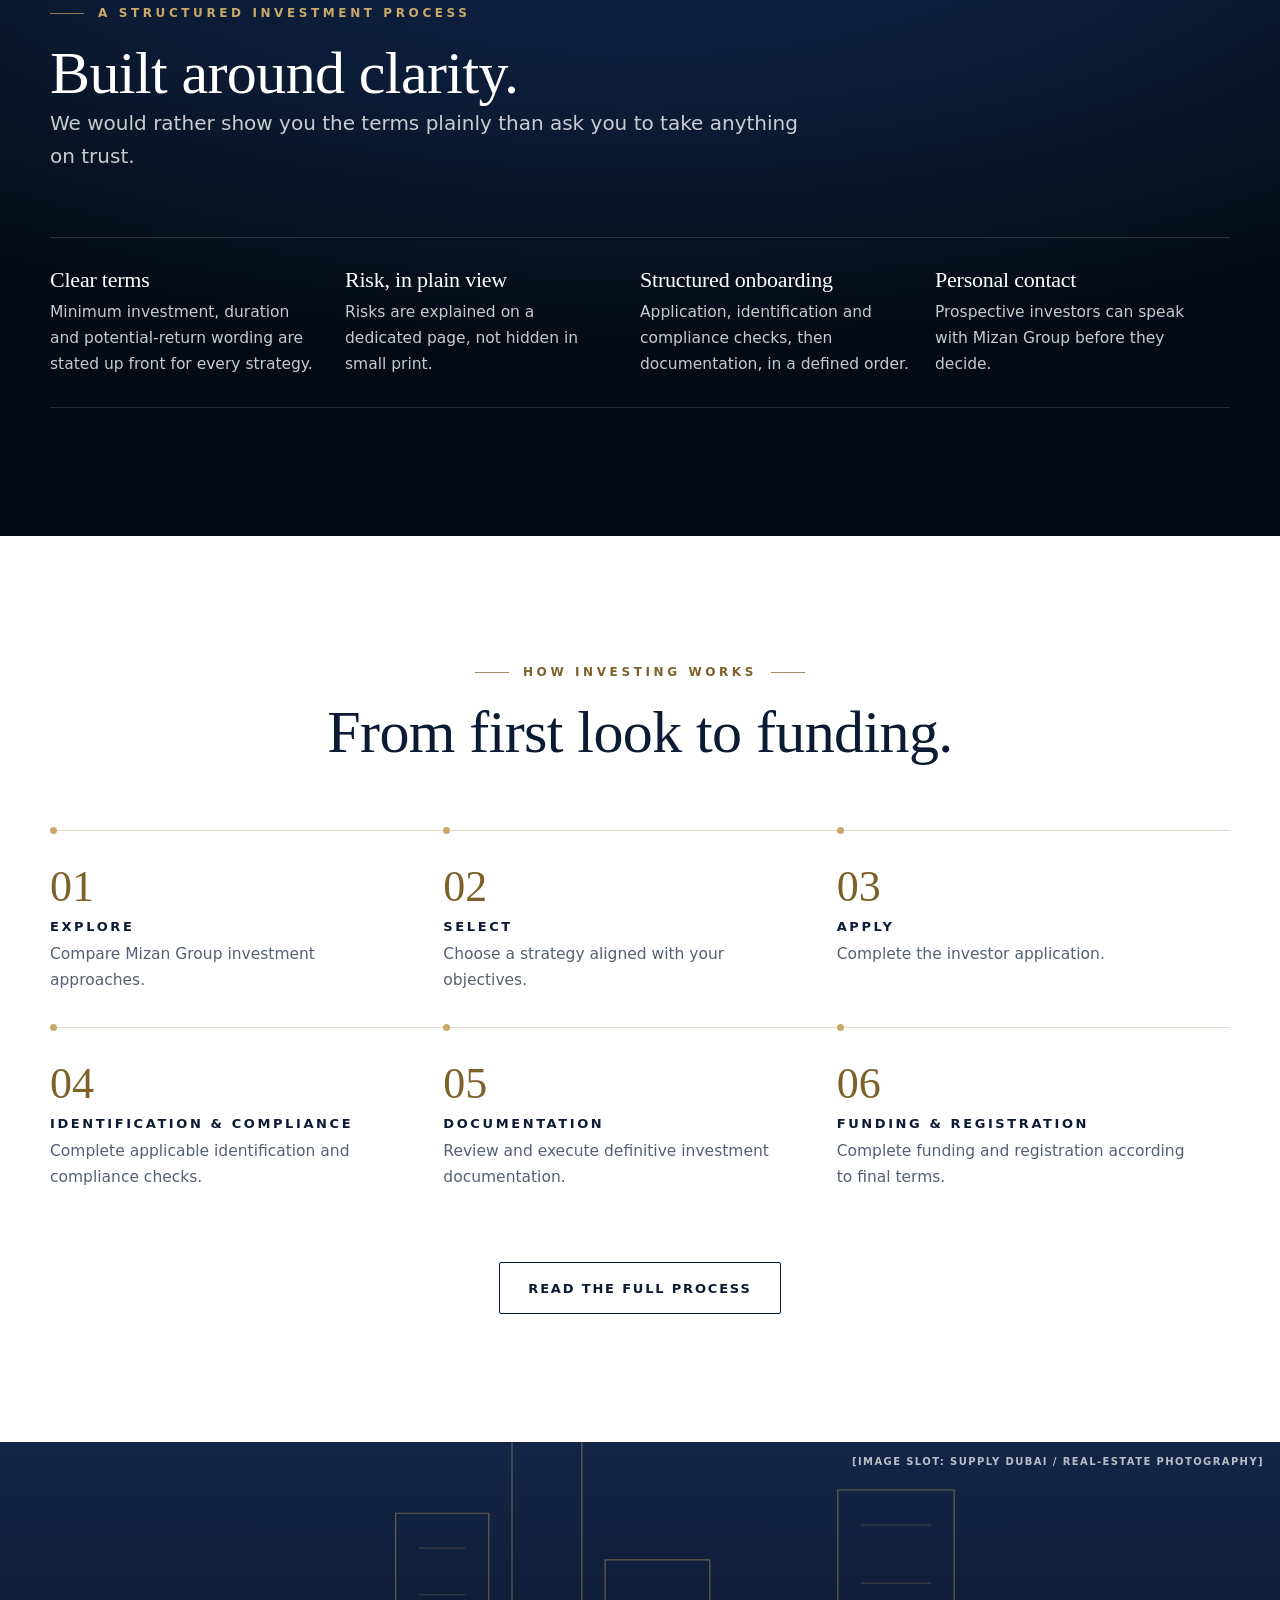
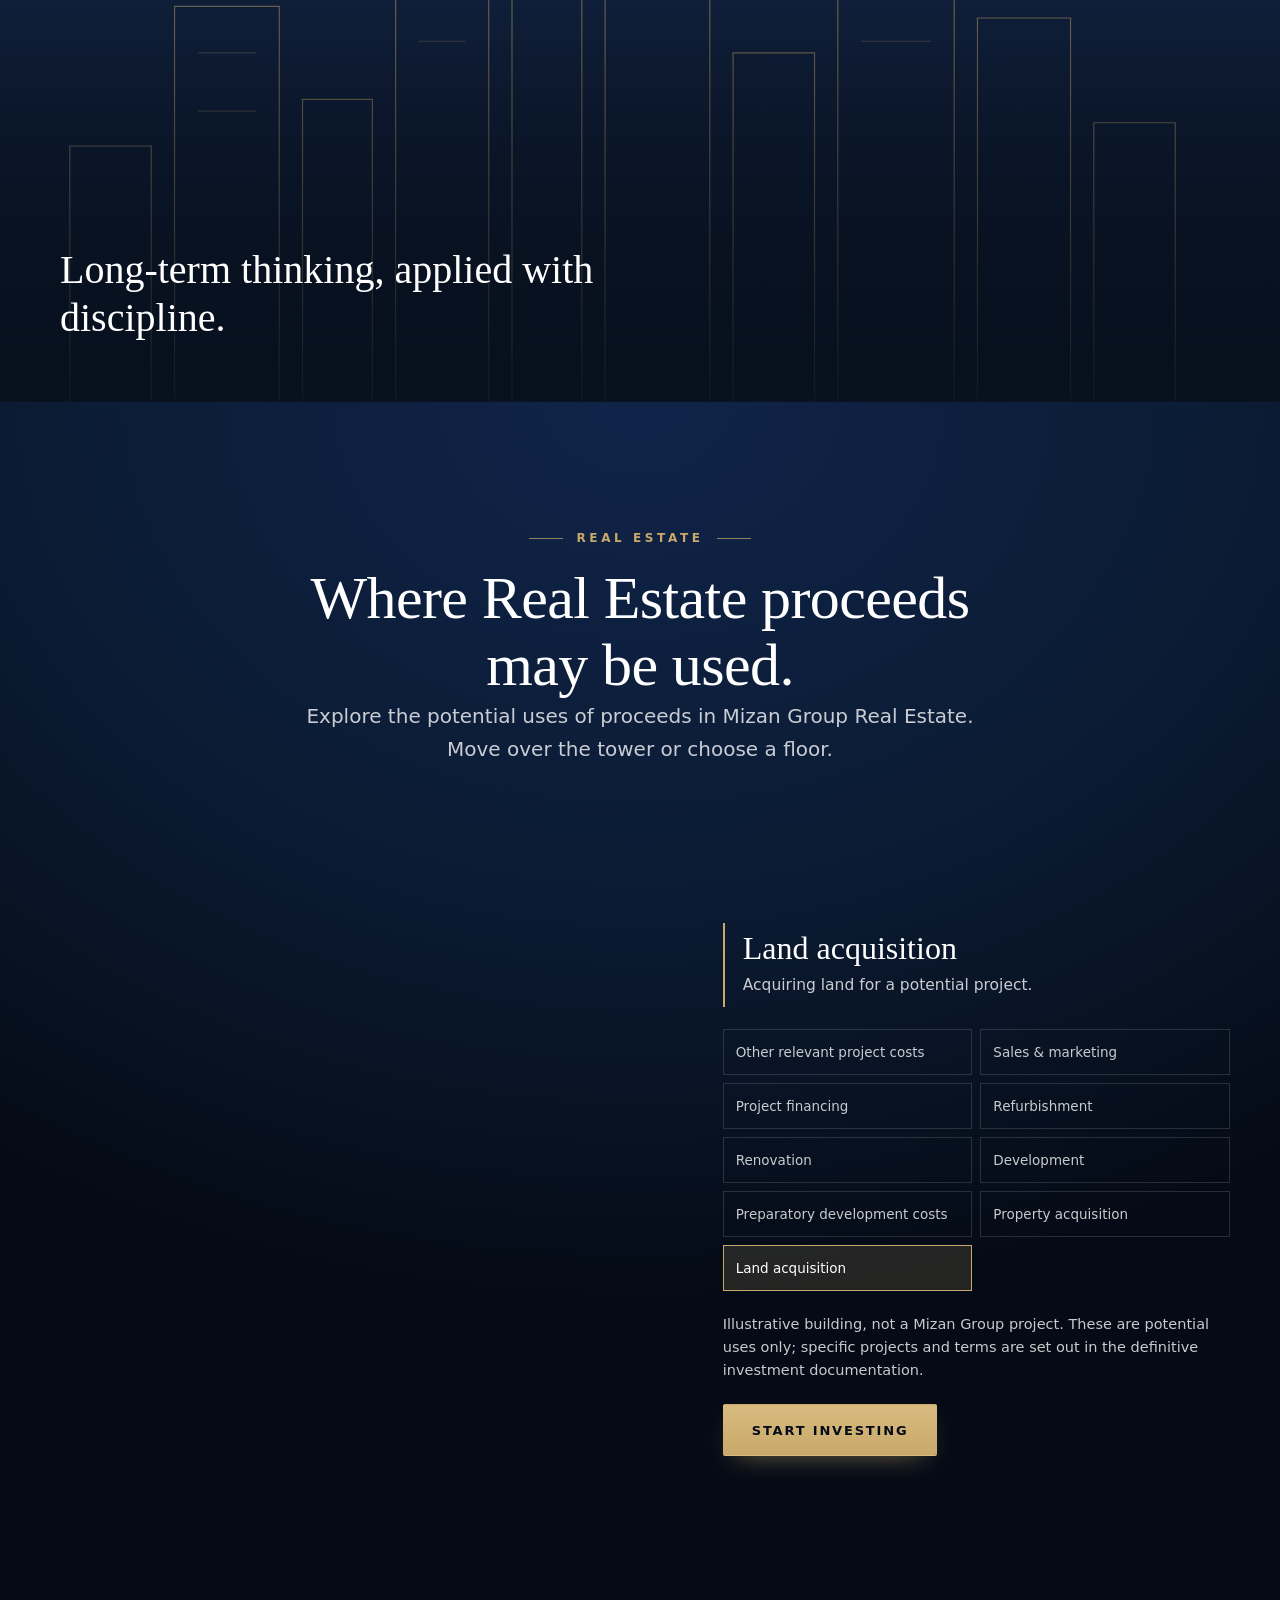
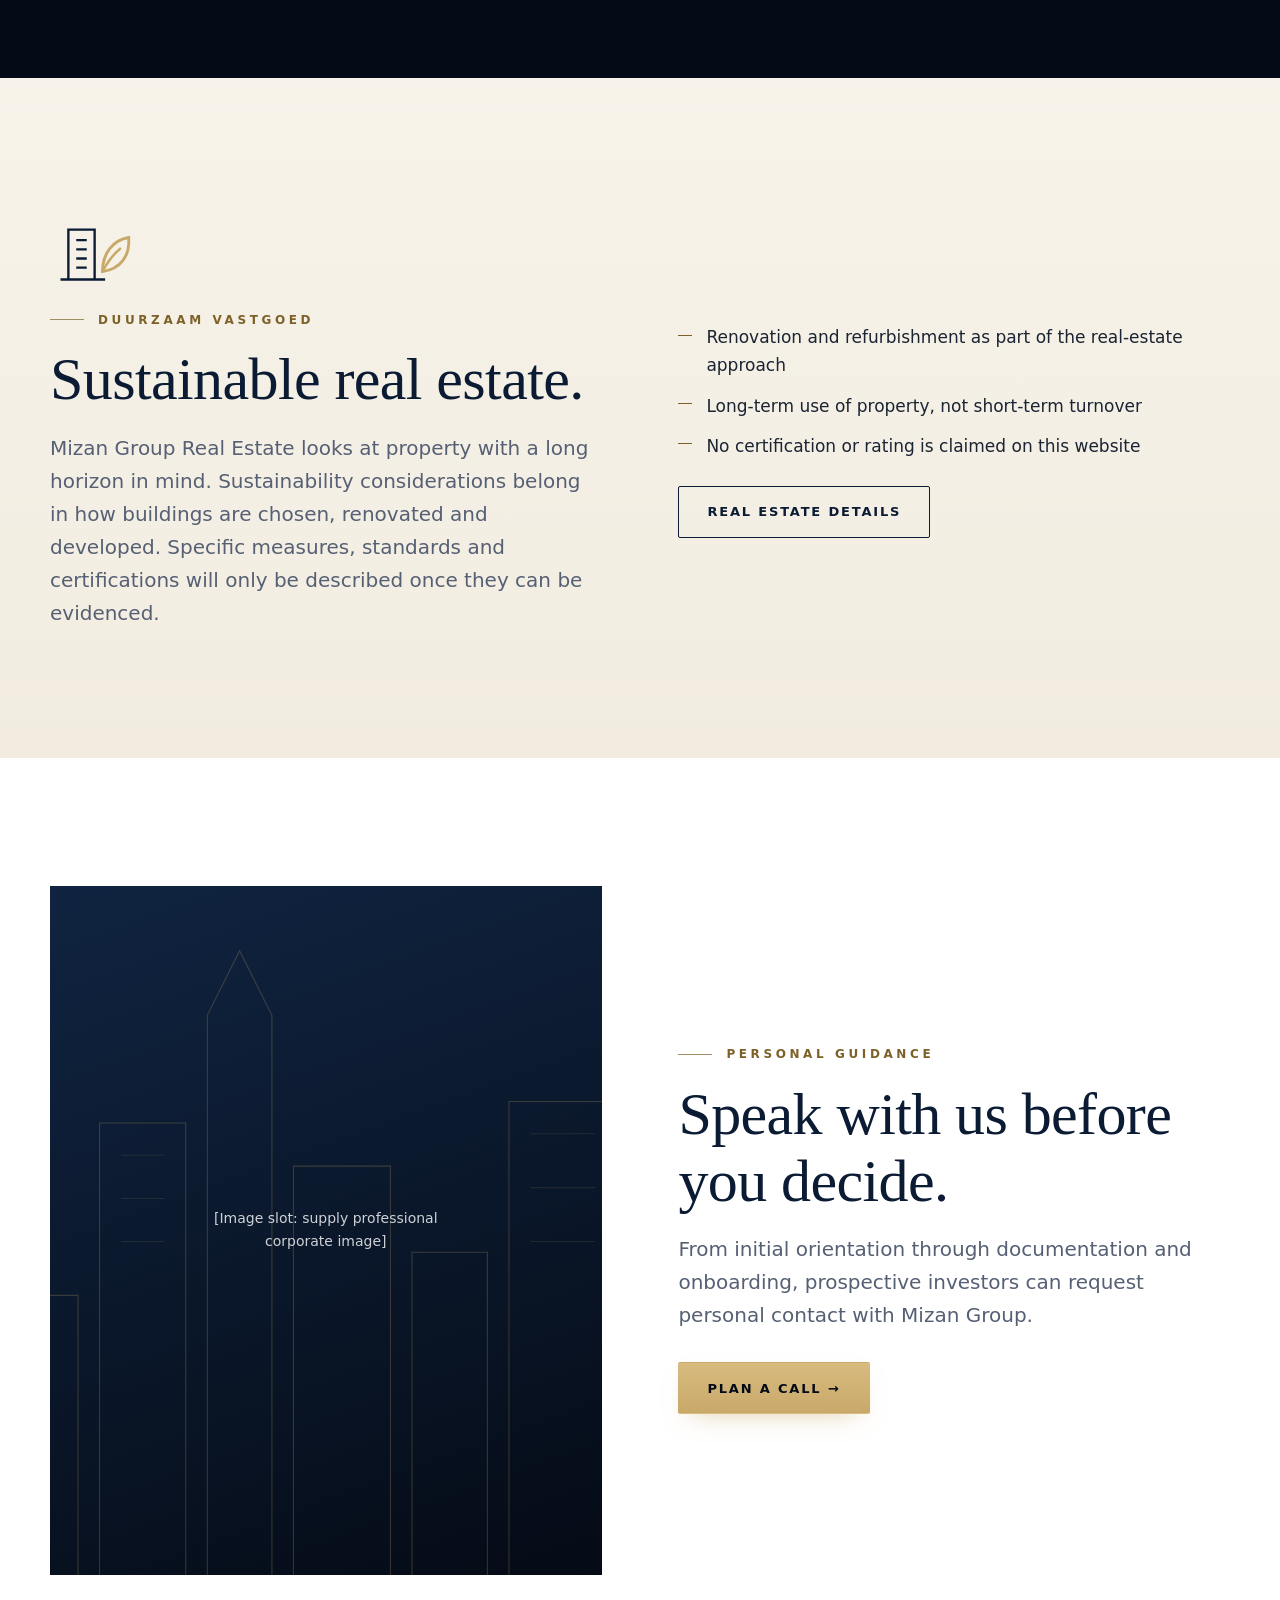
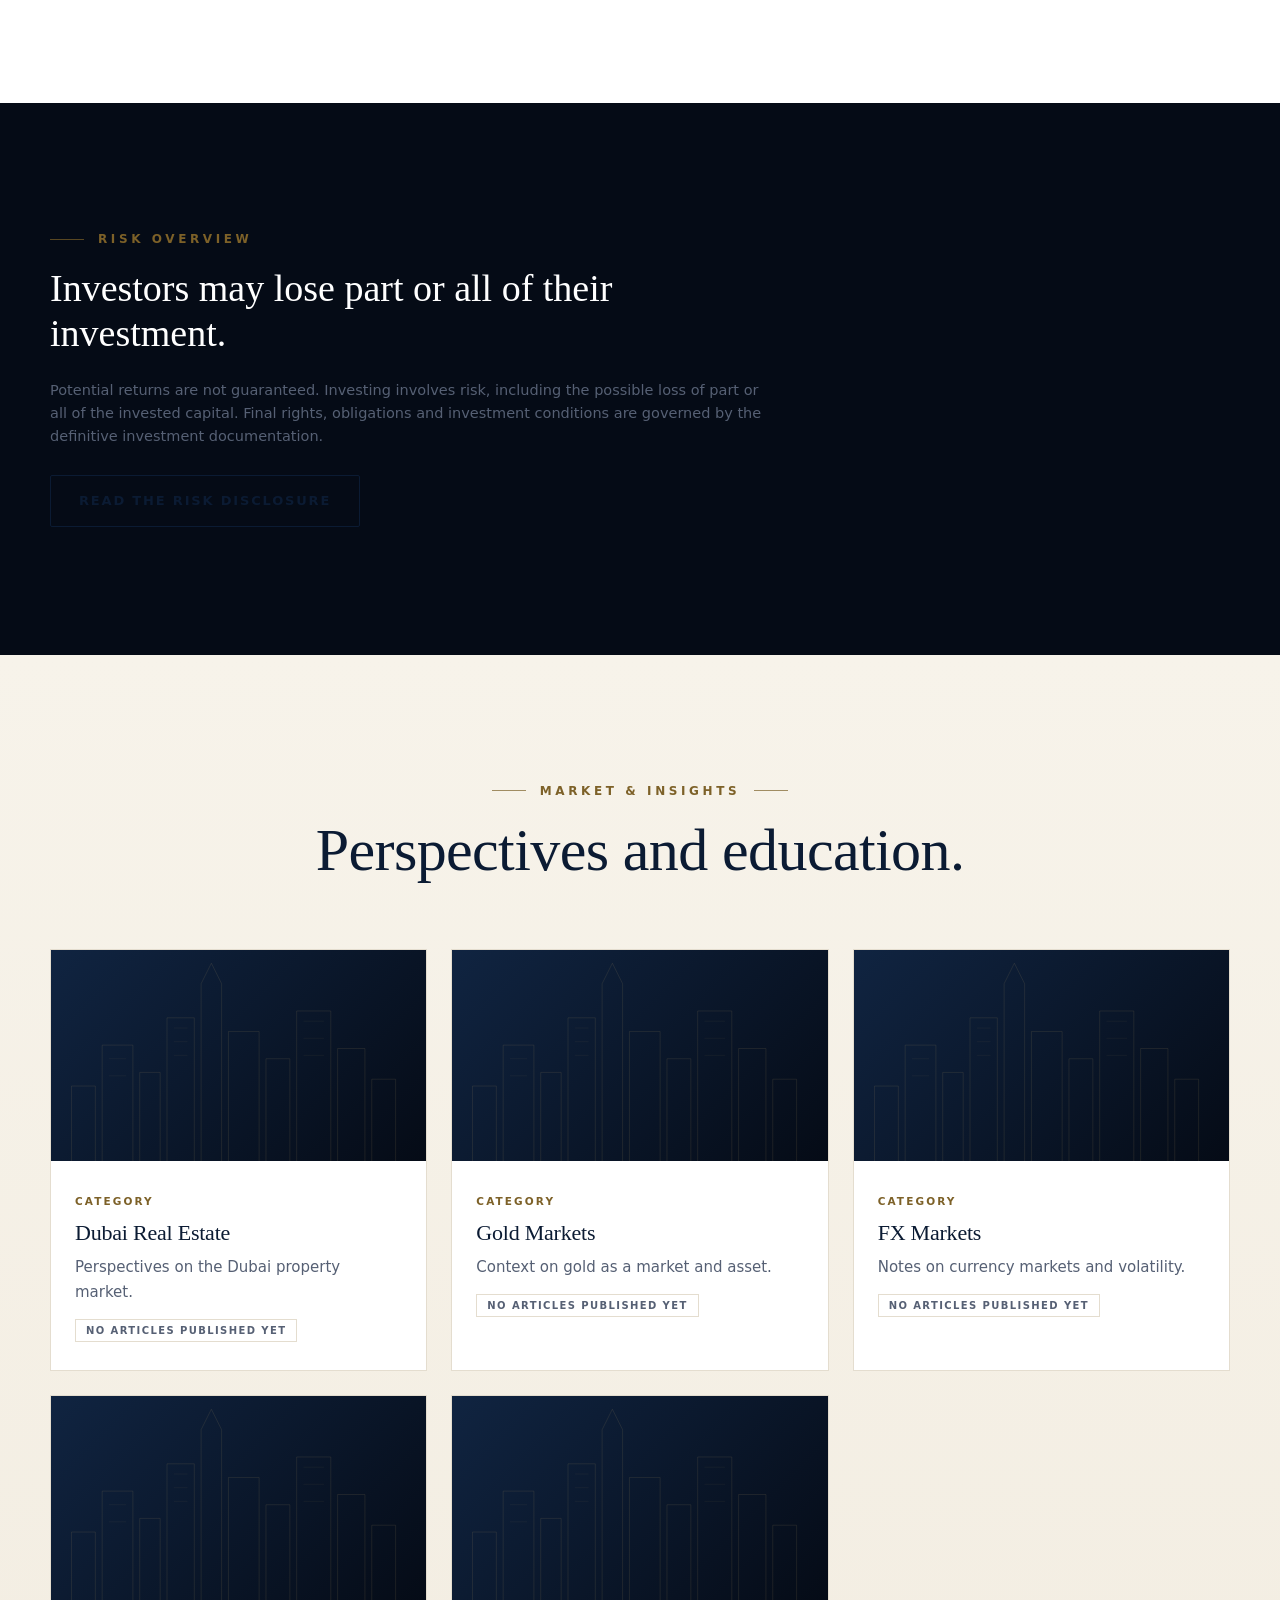
==== commit de237e3b: "Add Built on balance: home cards and clickable mission/vision/values explorer on About, with NL/AR C" ====
--- a/mizan/index.html
+++ b/mizan/index.html
@@ -159,6 +159,18 @@
     </div>
   </section>
 
+  <section class="s" id="balance" aria-labelledby="h-bal">
+    <div class="wrap">
+      <div class="sec-head reveal"><span class="eyebrow">About the firm</span><h2 id="h-bal">Built on balance.</h2><p class="lead">Mizan is the Arabic word for balance. It is the principle behind every decision we make: weighing opportunity against risk, and ambition against our responsibility to the people whose capital we manage.</p></div>
+      <div class="bal-cards reveal">
+        <a class="bal-card" href="#/about" data-bal="balance"><h3>Balance</h3><p>We weigh risk and reward with equal care, giving as much attention to protecting capital as to pursuing returns.</p><span class="more">Read more →</span></a>
+        <a class="bal-card" href="#/about" data-bal="discipline"><h3>Discipline</h3><p>We follow a defined investment process and apply it consistently, in rising and falling markets alike.</p><span class="more">Read more →</span></a>
+        <a class="bal-card" href="#/about" data-bal="transparency"><h3>Transparency</h3><p>We set out terms and risks plainly, so every investor can make an informed decision.</p><span class="more">Read more →</span></a>
+        <a class="bal-card" href="#/about" data-bal="partnership"><h3>Partnership</h3><p>We think in years, not quarters, and build our investor relationships accordingly.</p><span class="more">Read more →</span></a>
+      </div>
+    </div>
+  </section>
+
   <section class="s dark" id="clarity" aria-labelledby="h-clar">
     <div class="wrap">
       <div class="sec-head reveal"><span class="eyebrow">A structured investment process</span><h2 id="h-clar">Built around clarity.</h2><p class="lead">We would rather show you the terms plainly than ask you to take anything on trust.</p></div>
@@ -291,6 +303,10 @@
 <!-- ===================== ABOUT ===================== -->
 <div class="view" data-view="about" data-title="About | Mizan Capital" data-desc="About Mizan Capital: multiple investment approaches, a disciplined process and clear documentation.">
   <header class="phead"><div class="wrap"><span class="eyebrow">About</span><h1 tabindex="-1">About Mizan Group.</h1><p class="lead">Multiple investment approaches. One disciplined way of working.</p></div></header>
+  <section class="s" id="aboutBalance" aria-labelledby="h-abal"><div class="wrap">
+    <div class="sec-head reveal"><span class="eyebrow">About the firm</span><h2 id="h-abal">Built on balance.</h2><p class="lead">Mizan is the Arabic word for balance. It is the principle behind every decision we make: weighing opportunity against risk, and ambition against our responsibility to the people whose capital we manage.</p></div>
+    <div class="selector reveal" id="balBox"></div>
+  </div></section>
   <section class="s"><div class="wrap split">
     <div class="frame"><svg viewBox="0 0 1100 640" preserveAspectRatio="xMidYMax slice" aria-hidden="true"><use href="#i-sky"/></svg><p>[Image slot: supply professional corporate / founder image]</p></div>
     <div>
--- a/mizan/css/styles.css
+++ b/mizan/css/styles.css
@@ -574,3 +574,22 @@
 .topbar{position:relative;display:flex;flex-wrap:wrap;justify-content:center;align-items:center;gap:4px 16px;padding:7px 16px}
 .tb-text{text-align:center}
 @media (max-width:640px){.tb-text{font-size:11.5px;line-height:1.35}}
+
+/* Built on balance: home cards and About explorer */
+.bal-cards{display:grid;grid-template-columns:repeat(4,1fr);border-top:1px solid var(--line)}
+.bal-card{display:flex;flex-direction:column;gap:10px;padding:30px 26px 28px;border-bottom:1px solid var(--line);border-right:1px solid var(--line);color:inherit;text-decoration:none;transition:background .25s,transform .35s var(--ease)}
+.bal-card:first-child{padding-inline-start:0}
+.bal-card:last-child{border-right:0}
+.bal-card h3{font-size:24px}
+.bal-card p{font-size:15.5px;flex:1}
+.bal-card .more{font:600 11.5px var(--sans);letter-spacing:.16em;text-transform:uppercase;color:var(--gold-ink);margin-top:6px}
+.bal-card:hover{background:var(--paper)}
+.bal-card:hover .more{color:var(--navy)}
+.bal-card:focus-visible{outline:3px solid var(--gold);outline-offset:-3px}
+.bal-kicker{font:600 12px var(--sans);letter-spacing:.22em;text-transform:uppercase;color:var(--gold-ink)}
+.bal-text{font:400 clamp(24px,3vw,36px)/1.3 var(--serif);color:var(--navy)}
+@media (max-width:860px){.bal-cards{grid-template-columns:1fr 1fr}.bal-card,.bal-card:first-child{padding:24px 18px 24px 0}.bal-card:nth-child(2n){border-right:0;padding-inline-start:18px}}
+@media (max-width:520px){.bal-cards{grid-template-columns:1fr}.bal-card,.bal-card:nth-child(2n){border-right:0;padding-inline-start:0}}
+html[dir="rtl"] .bal-card{border-right:0;border-left:1px solid var(--line)}
+html[dir="rtl"] .bal-card:last-child{border-left:0}
+@media (max-width:860px){#balBox .tabs{flex-wrap:wrap}#balBox .tab{flex:1 1 33%;border-bottom:1px solid var(--line);min-height:52px}}
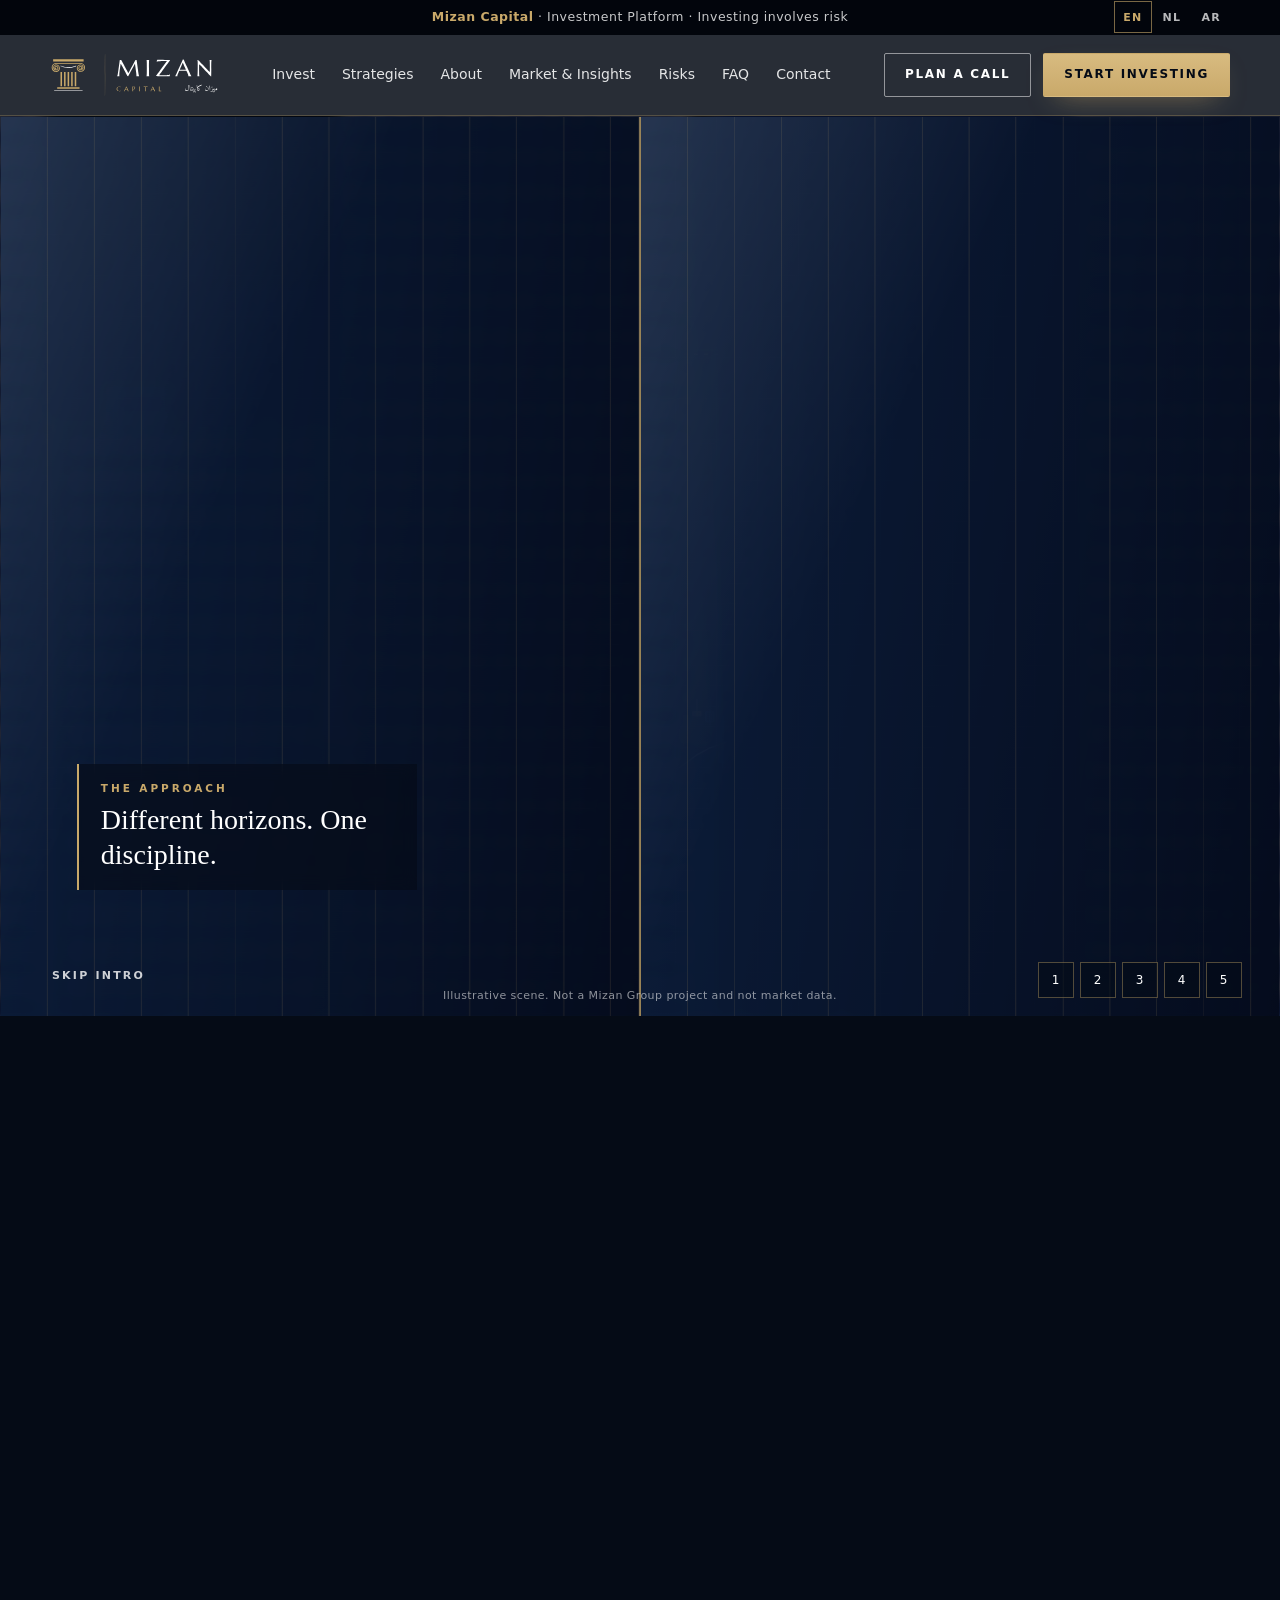
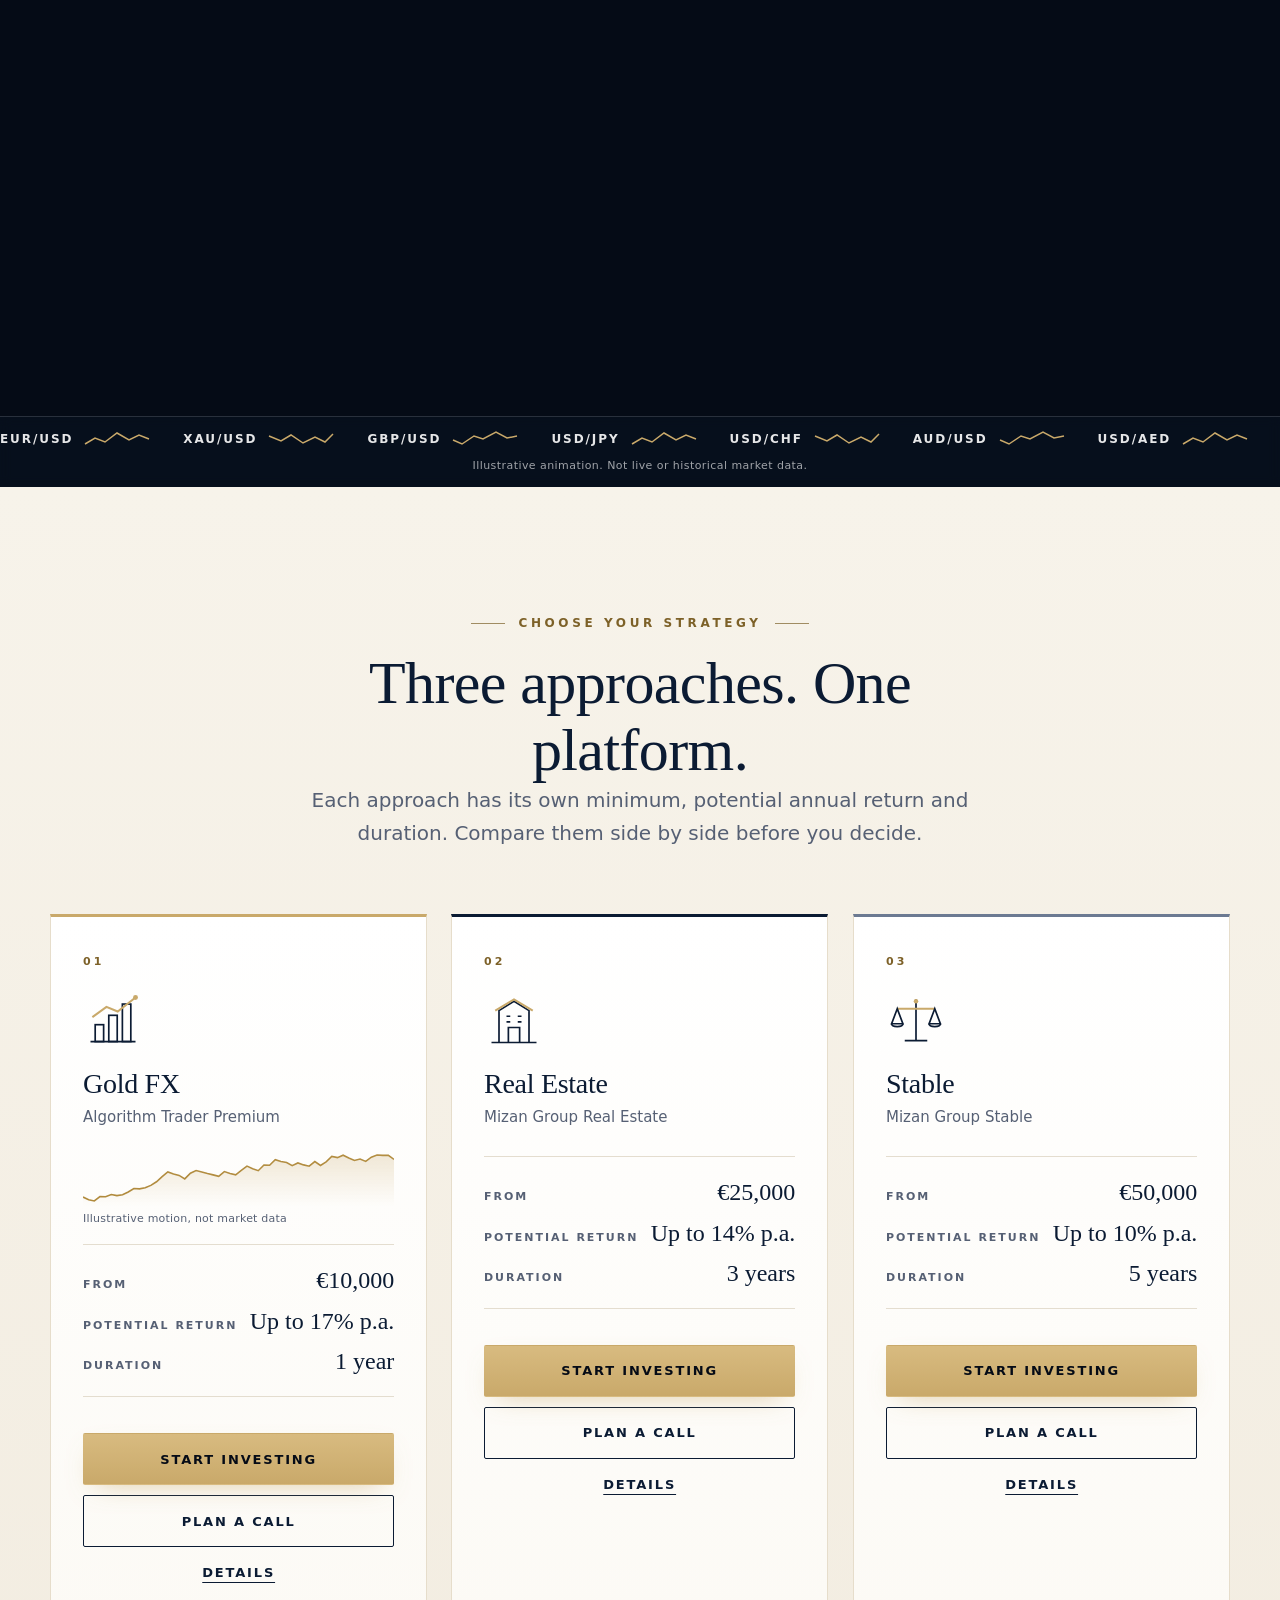
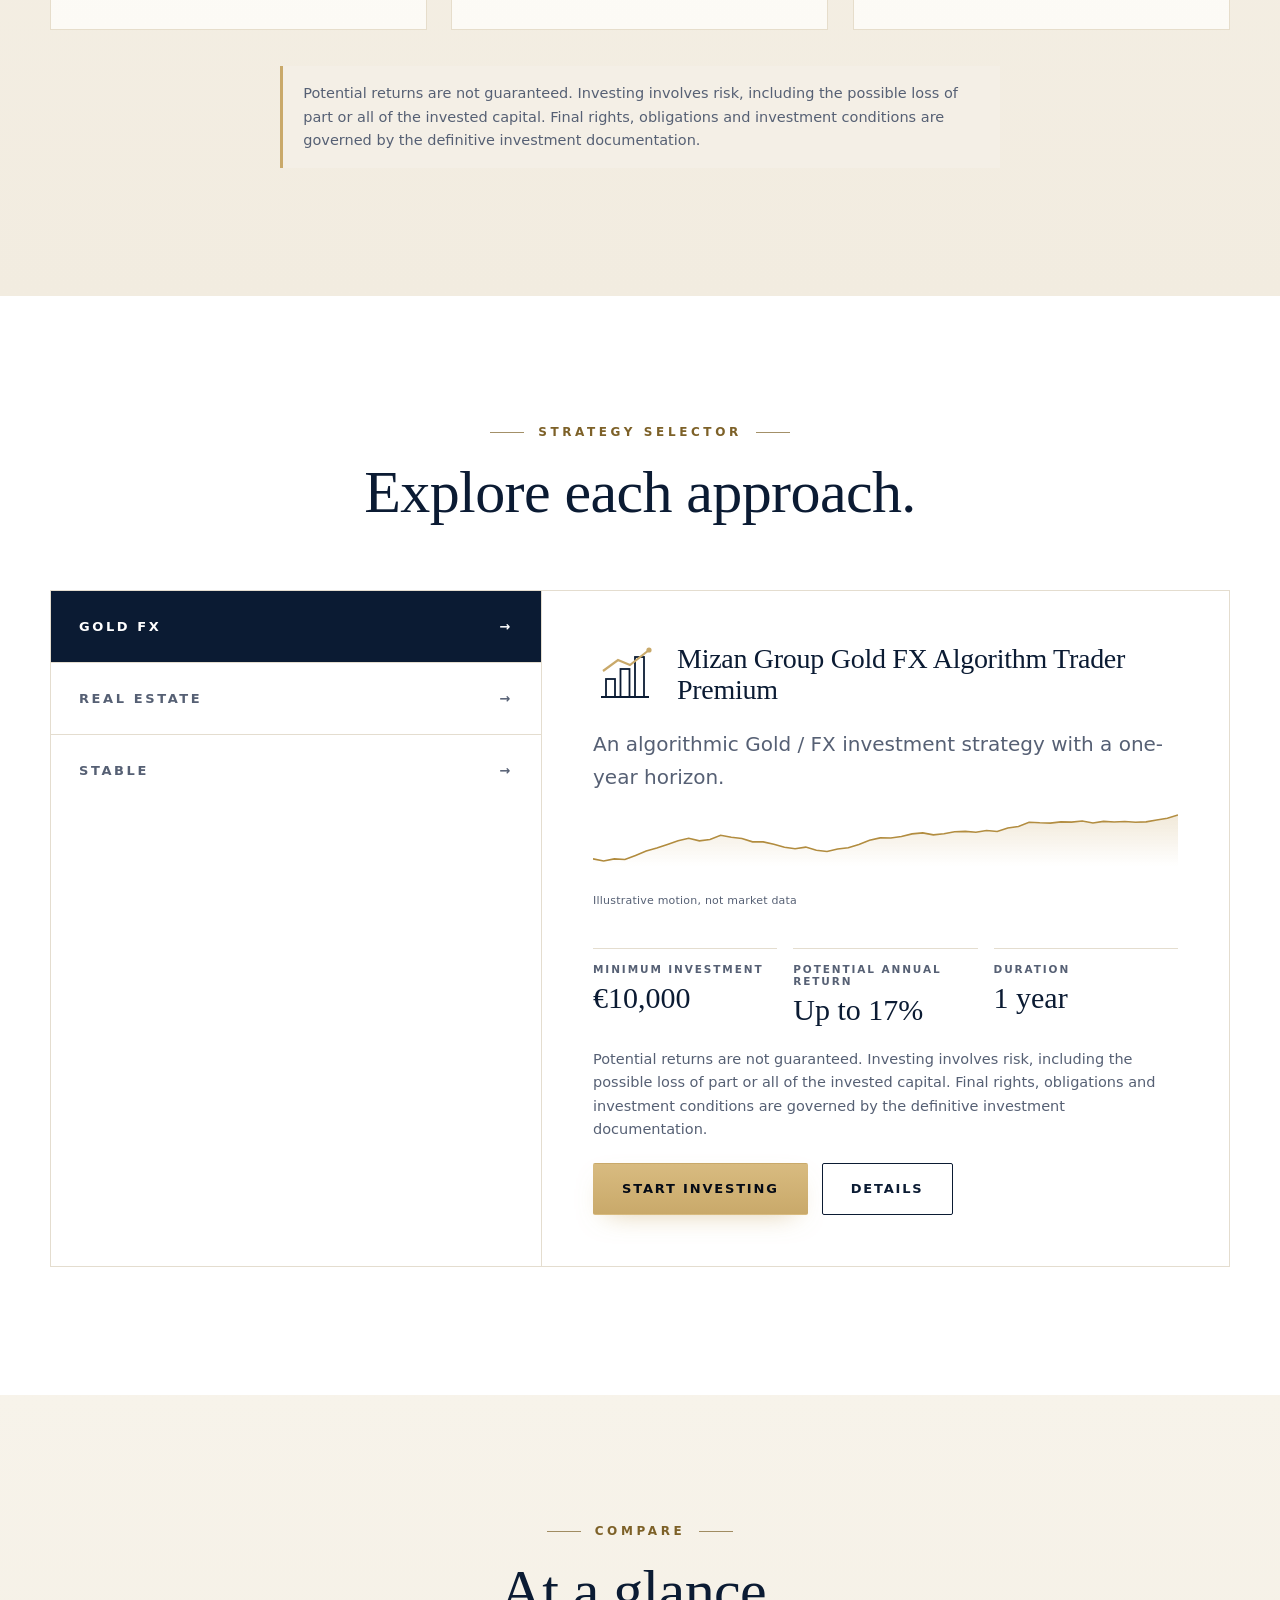
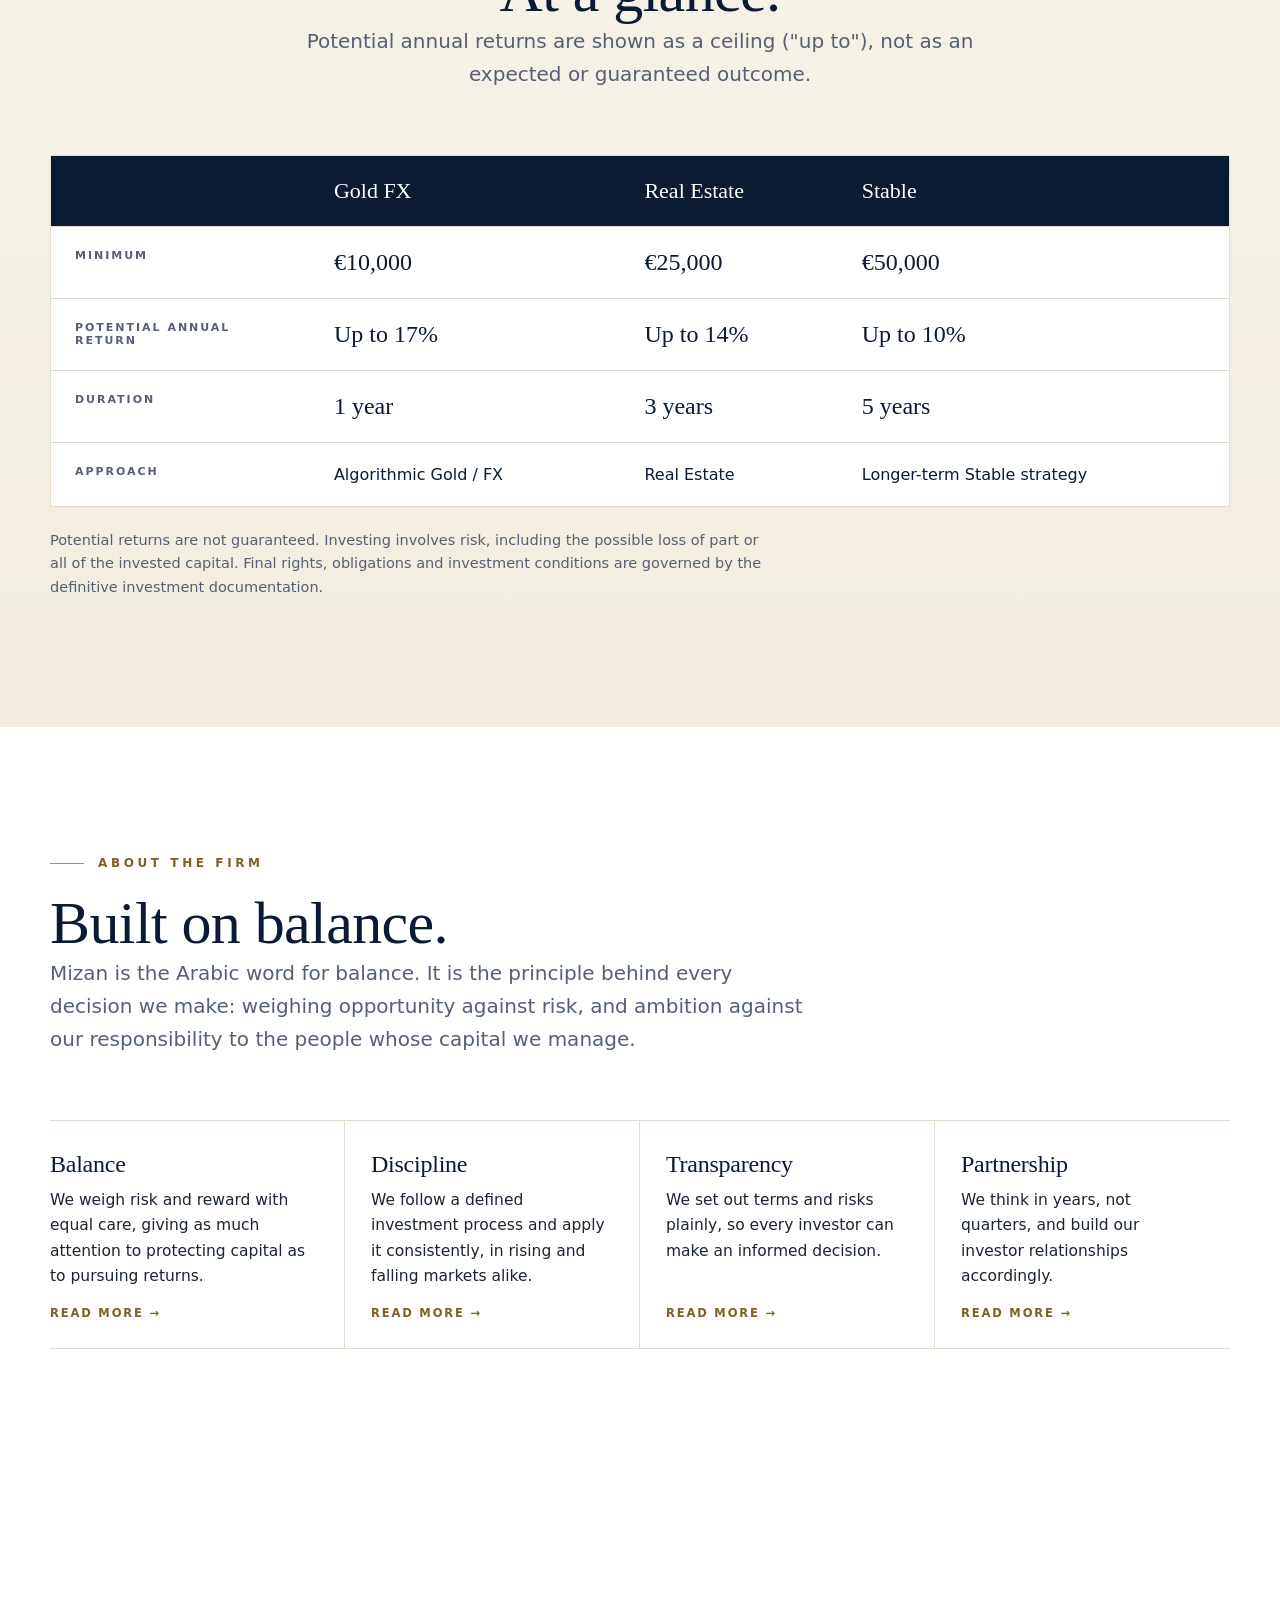
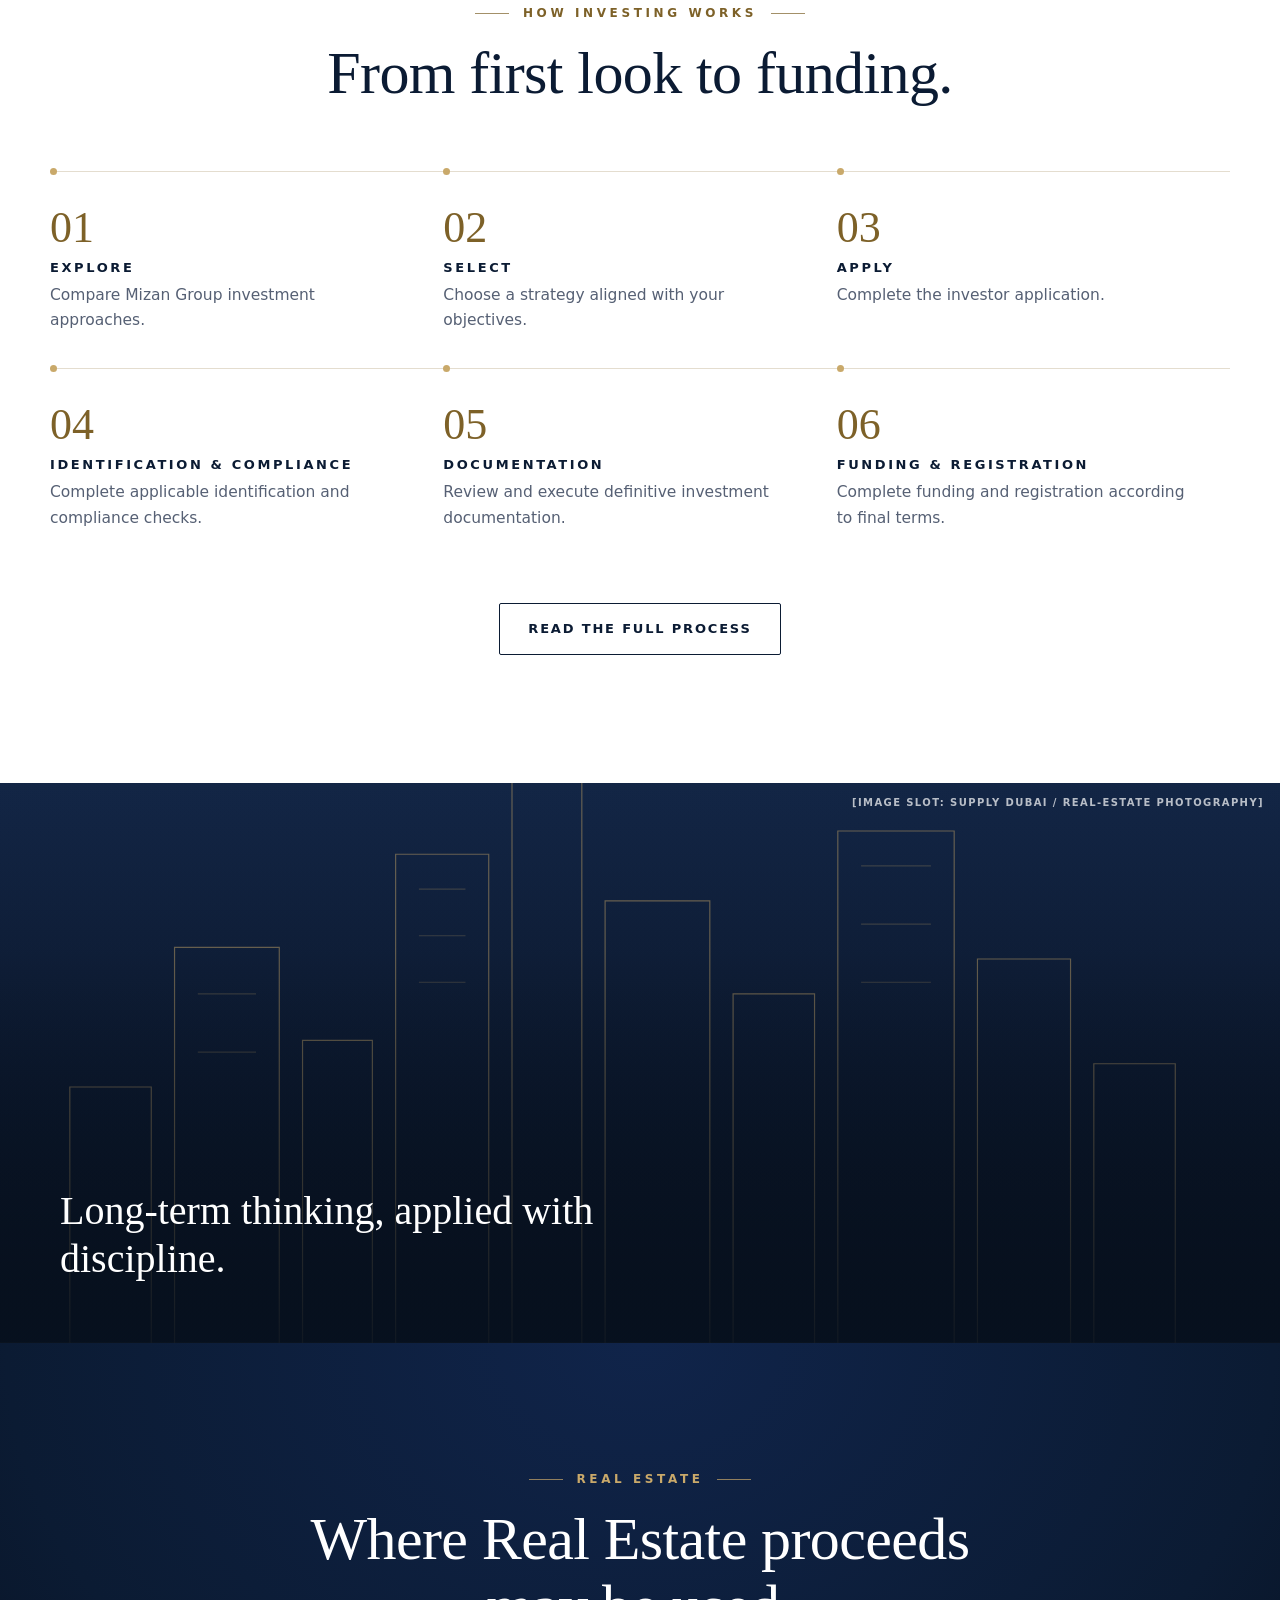
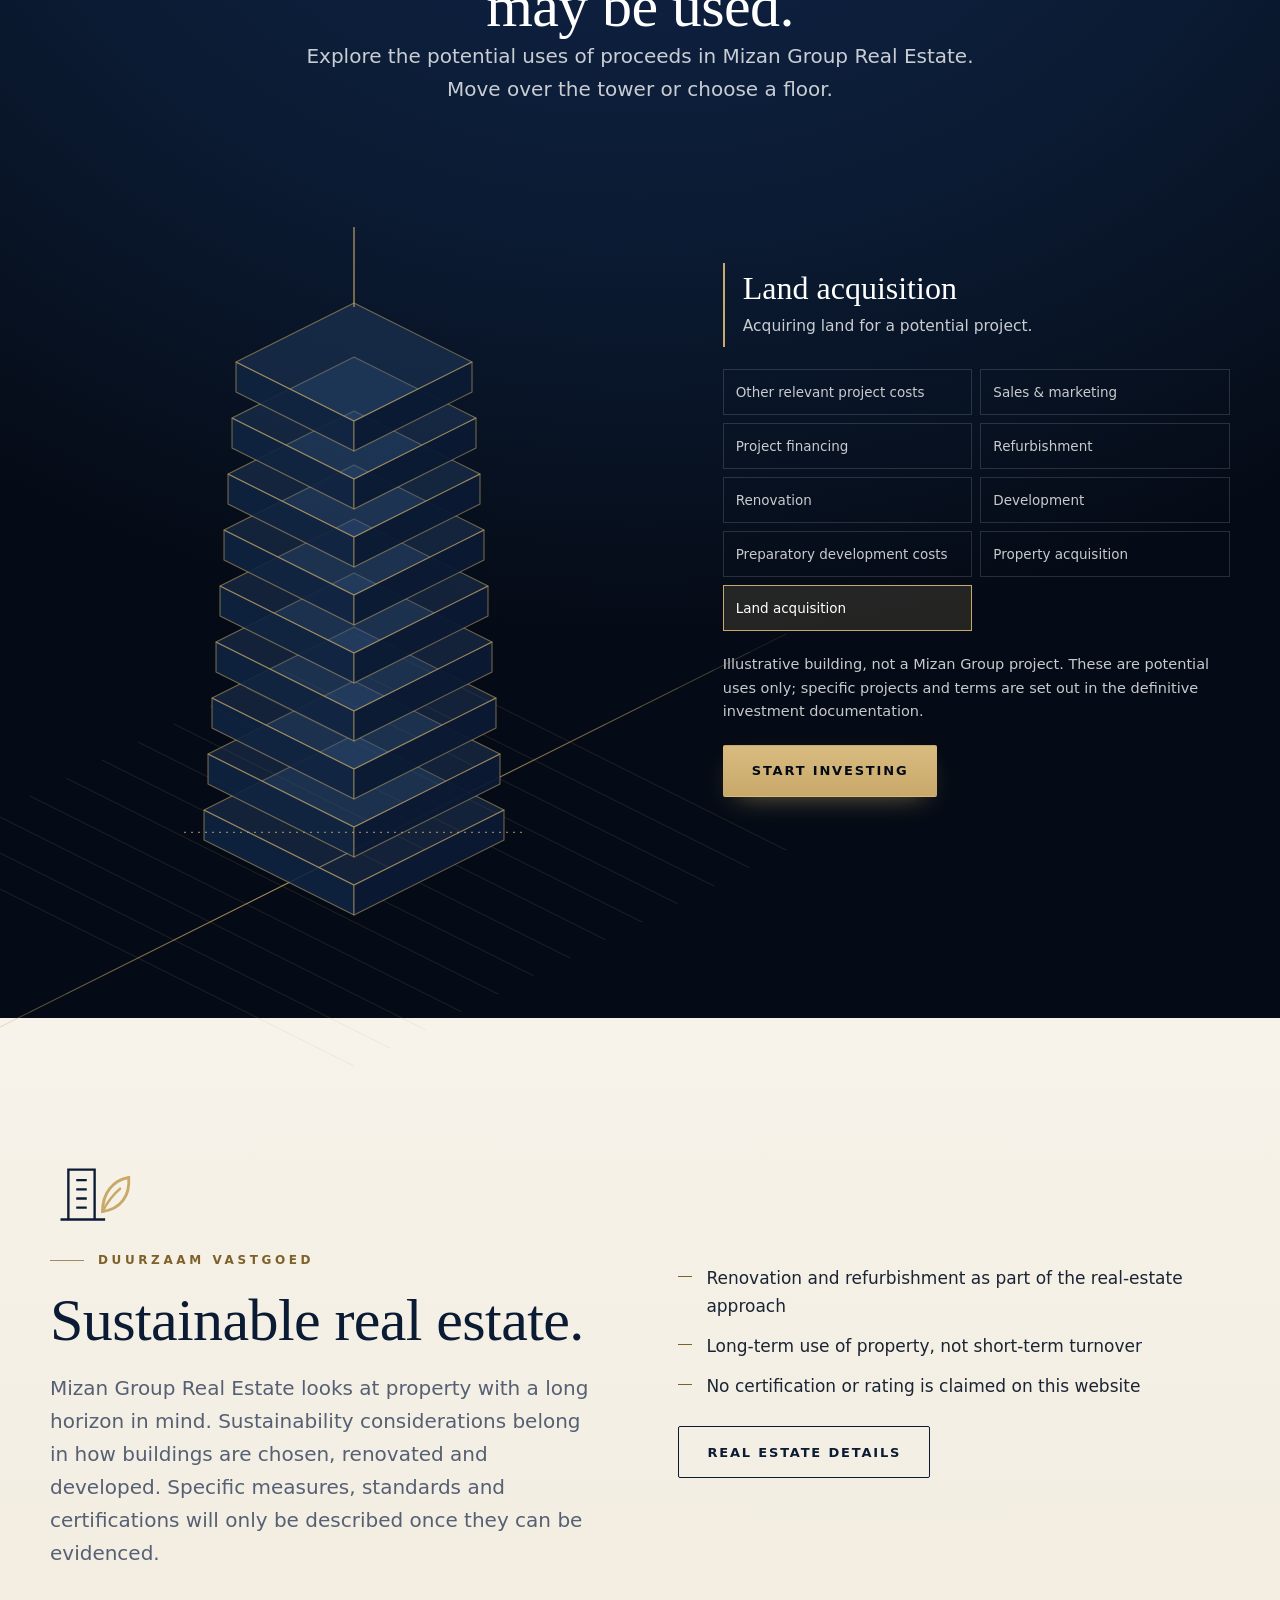
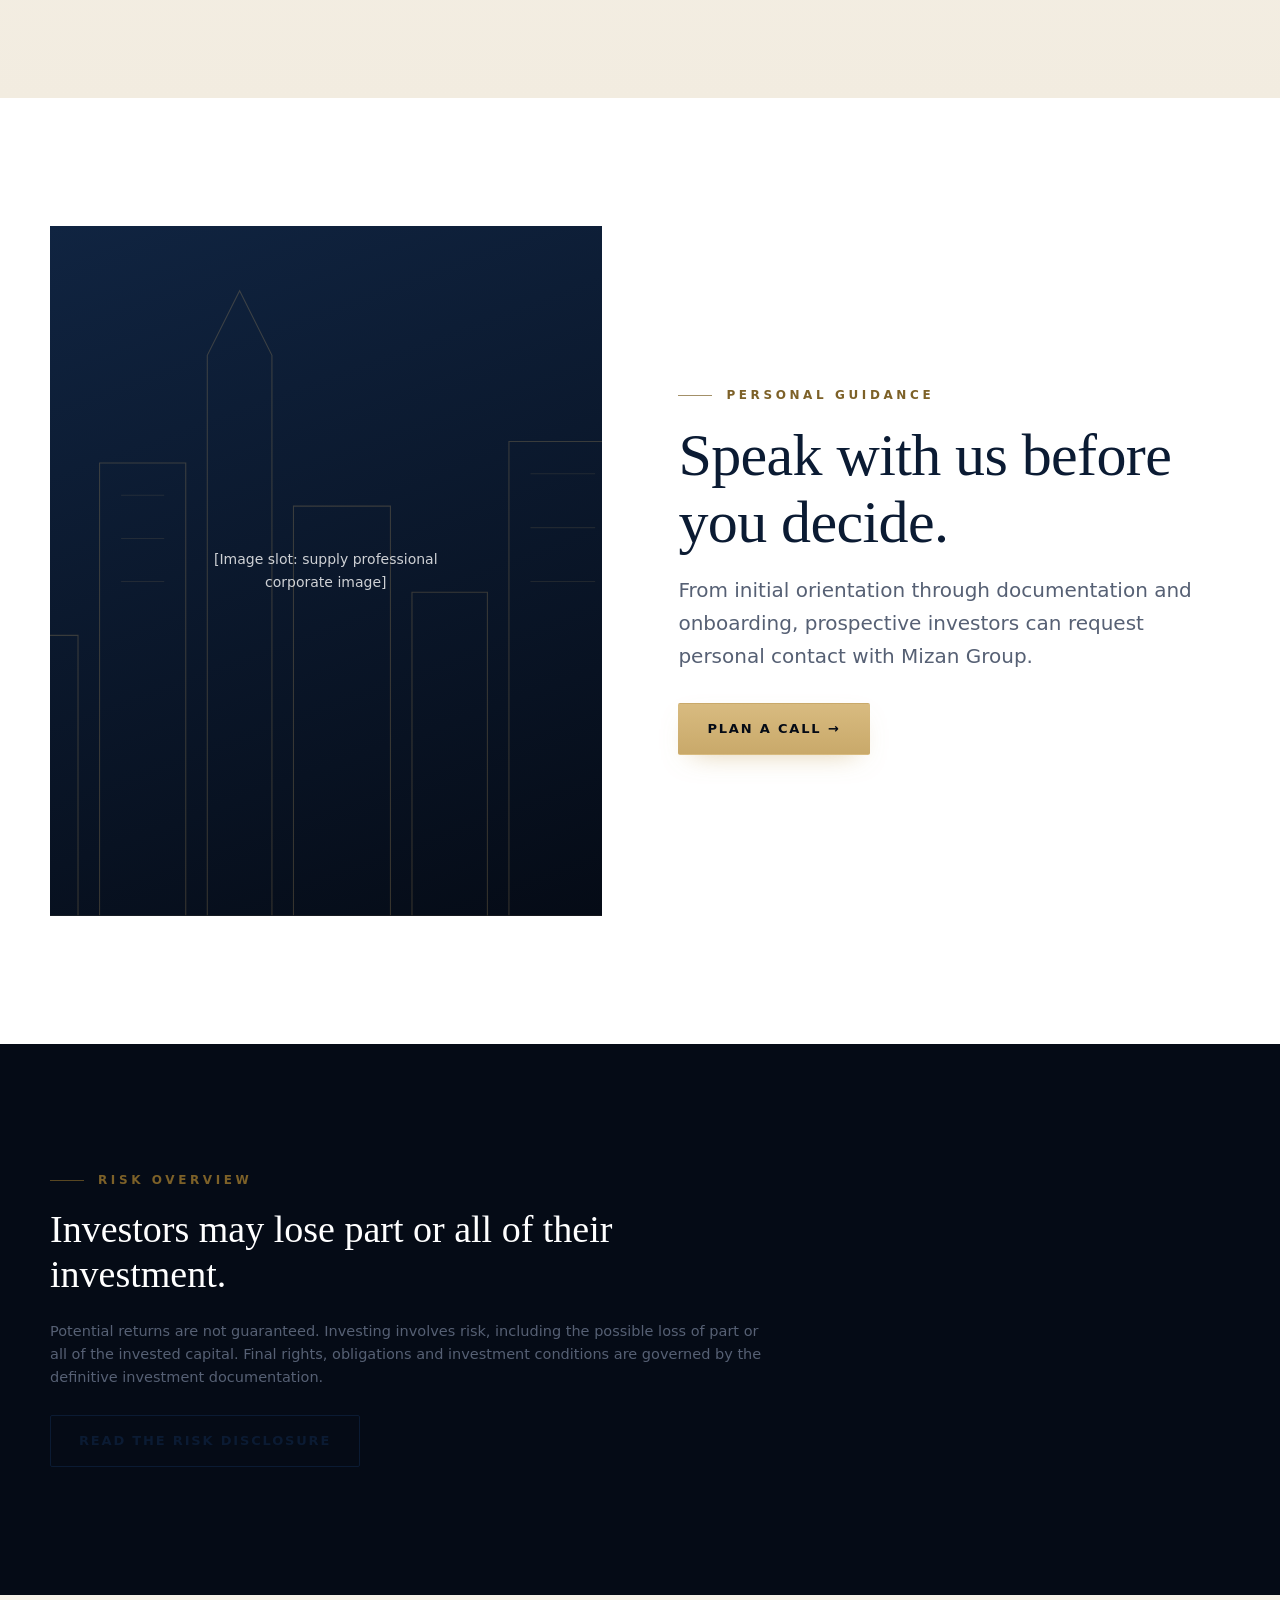
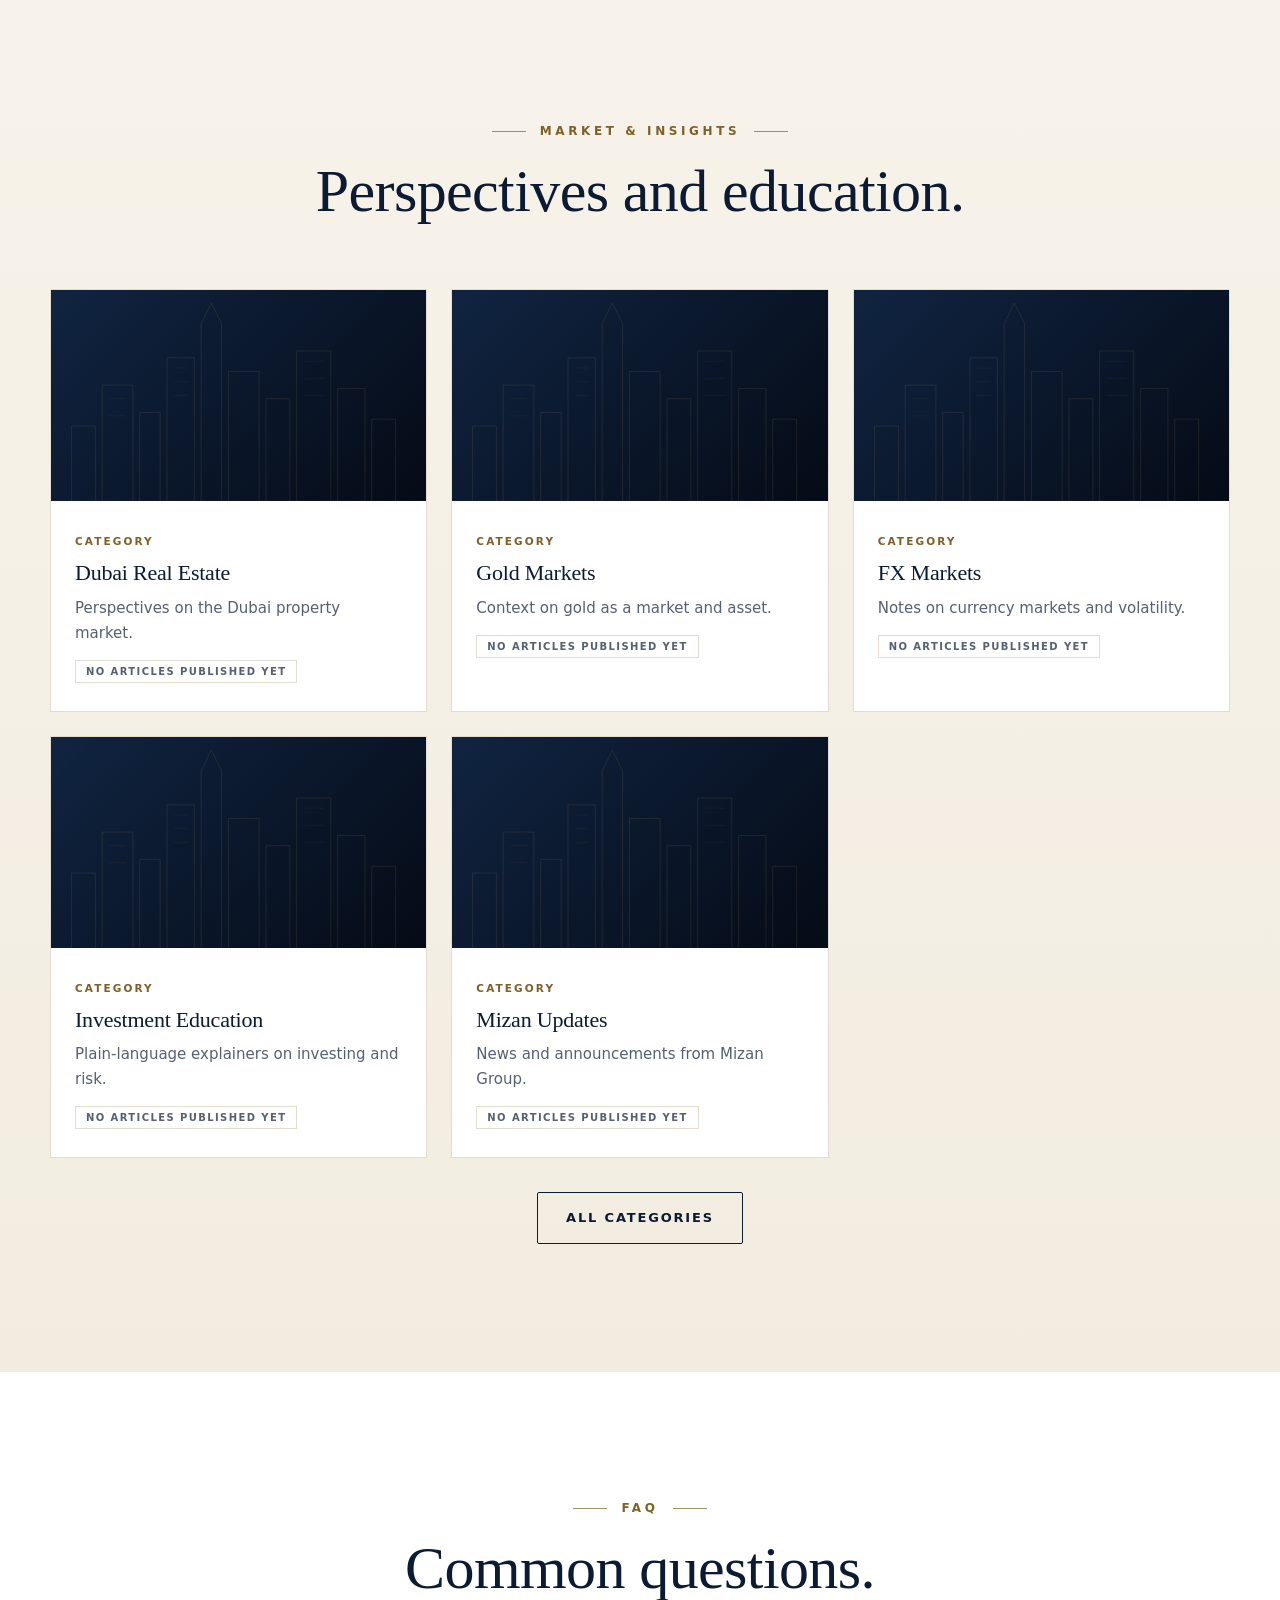
==== commit 26adafb1: "Remove the Built around clarity section Co-Authored-By: Claude Sonnet 5.5 <noreply@anthropic.com> Cl" ====
--- a/mizan/index.html
+++ b/mizan/index.html
@@ -171,18 +171,6 @@
     </div>
   </section>
 
-  <section class="s dark" id="clarity" aria-labelledby="h-clar">
-    <div class="wrap">
-      <div class="sec-head reveal"><span class="eyebrow">A structured investment process</span><h2 id="h-clar">Built around clarity.</h2><p class="lead">We would rather show you the terms plainly than ask you to take anything on trust.</p></div>
-      <div class="pillars reveal">
-        <div><h3>Clear terms</h3><p>Minimum investment, duration and potential-return wording are stated up front for every strategy.</p></div>
-        <div><h3>Risk, in plain view</h3><p>Risks are explained on a dedicated page, not hidden in small print.</p></div>
-        <div><h3>Structured onboarding</h3><p>Application, identification and compliance checks, then documentation, in a defined order.</p></div>
-        <div><h3>Personal contact</h3><p>Prospective investors can speak with Mizan Group before they decide.</p></div>
-      </div>
-    </div>
-  </section>
-
   <section class="s" id="how" aria-labelledby="h-how">
     <div class="wrap">
       <div class="sec-head center reveal"><span class="eyebrow">How investing works</span><h2 id="h-how">From first look to funding.</h2></div>
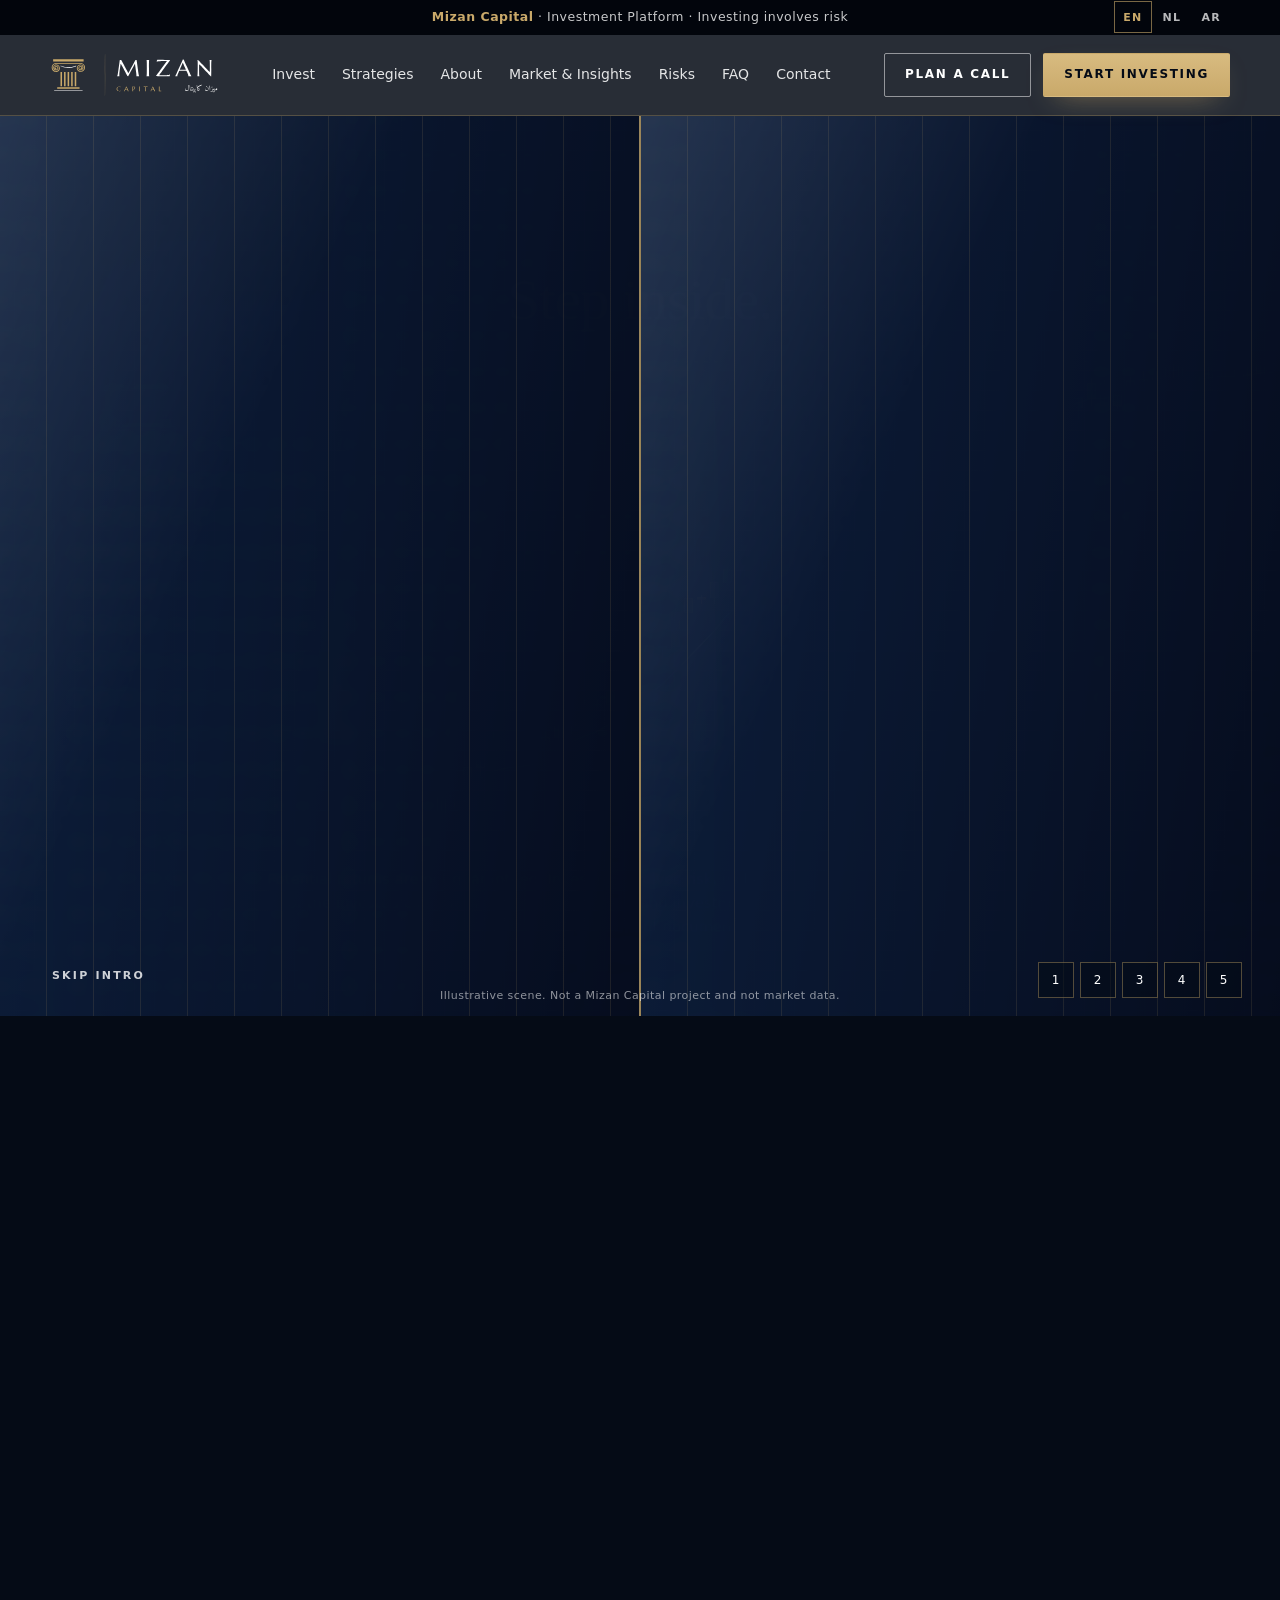
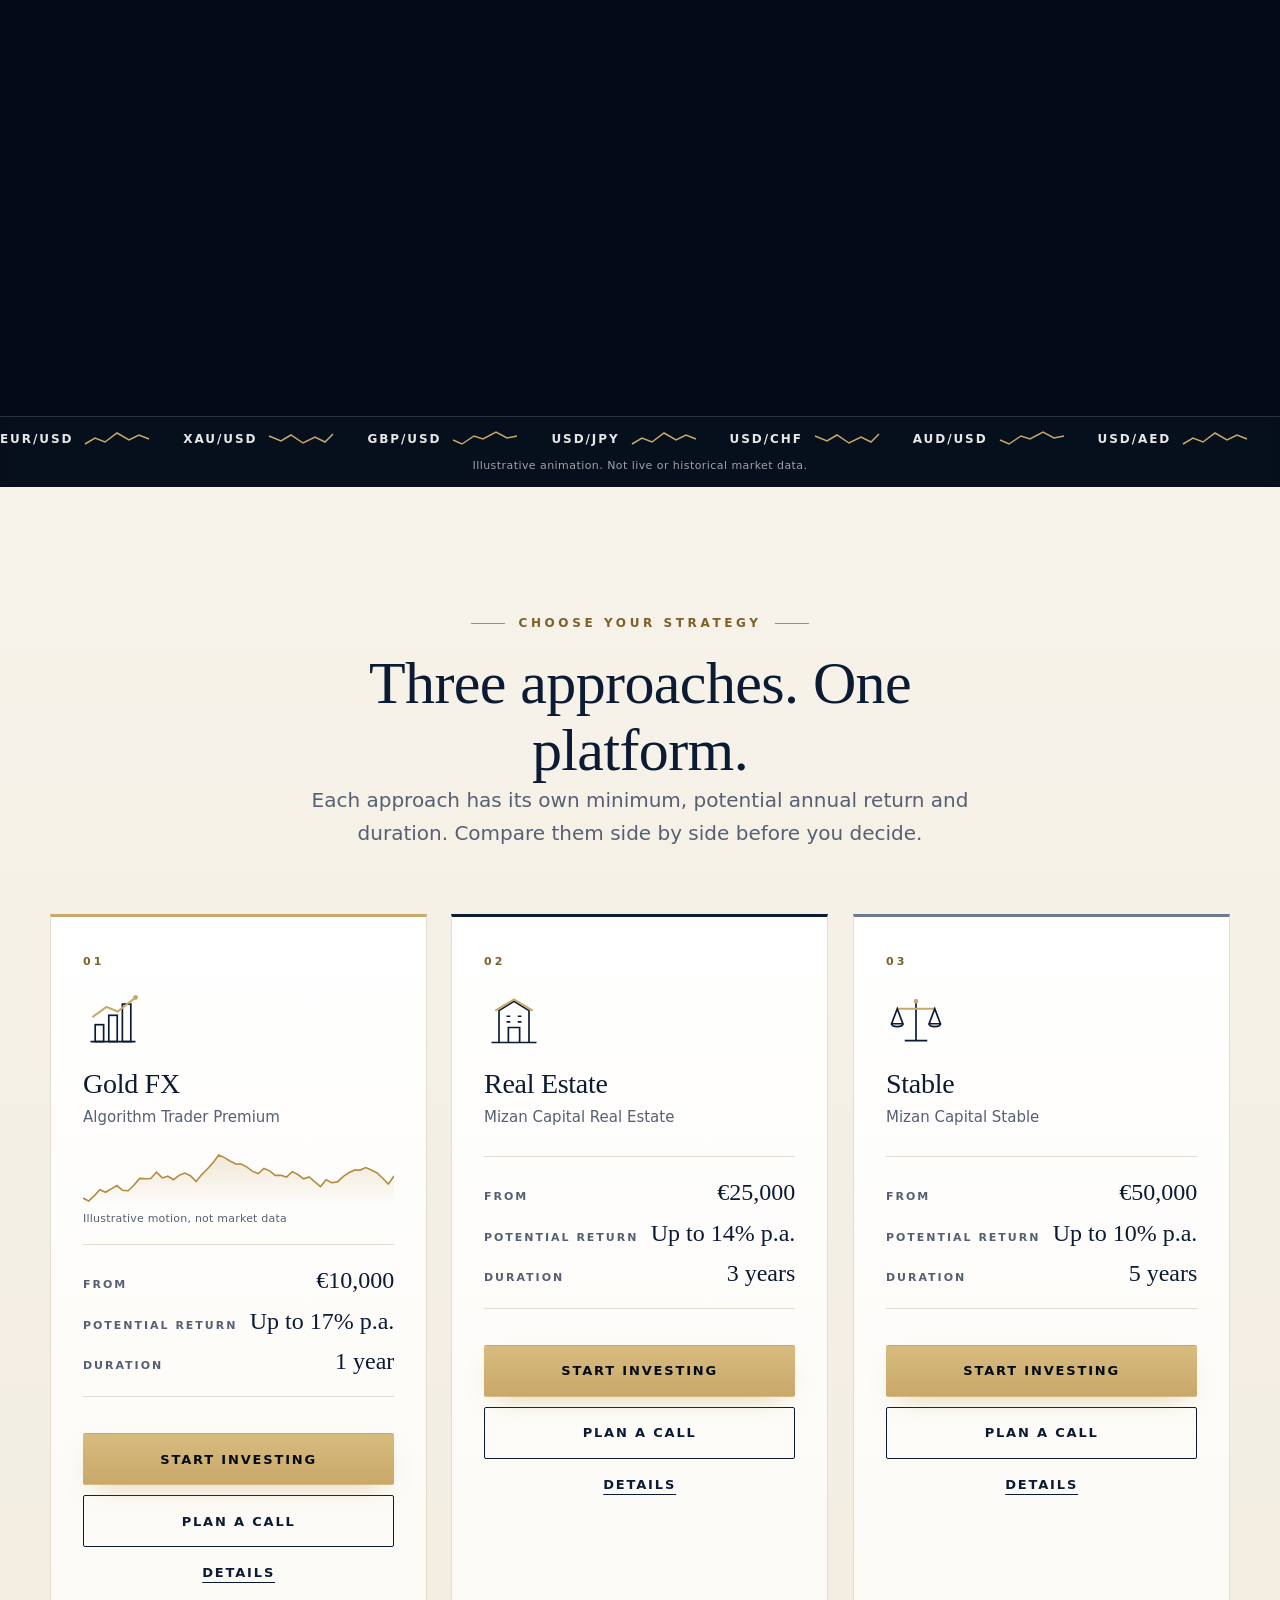
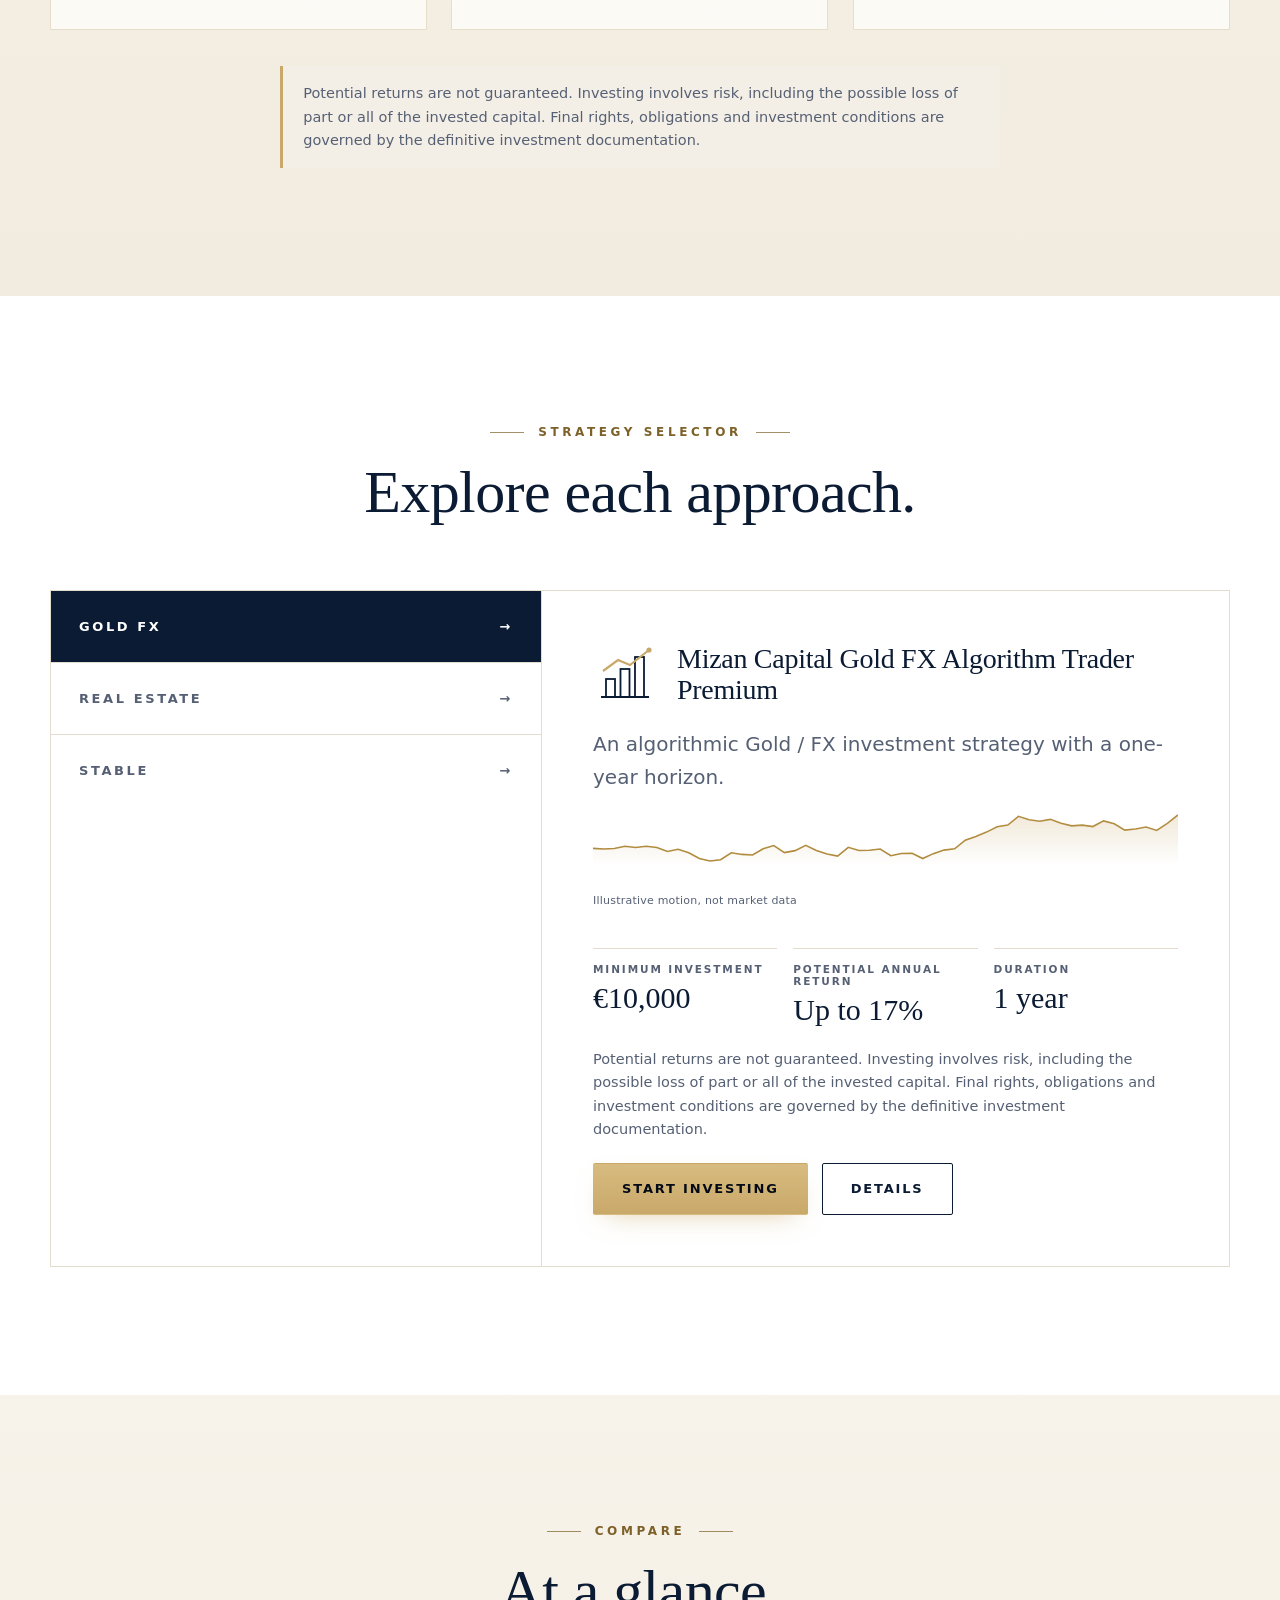
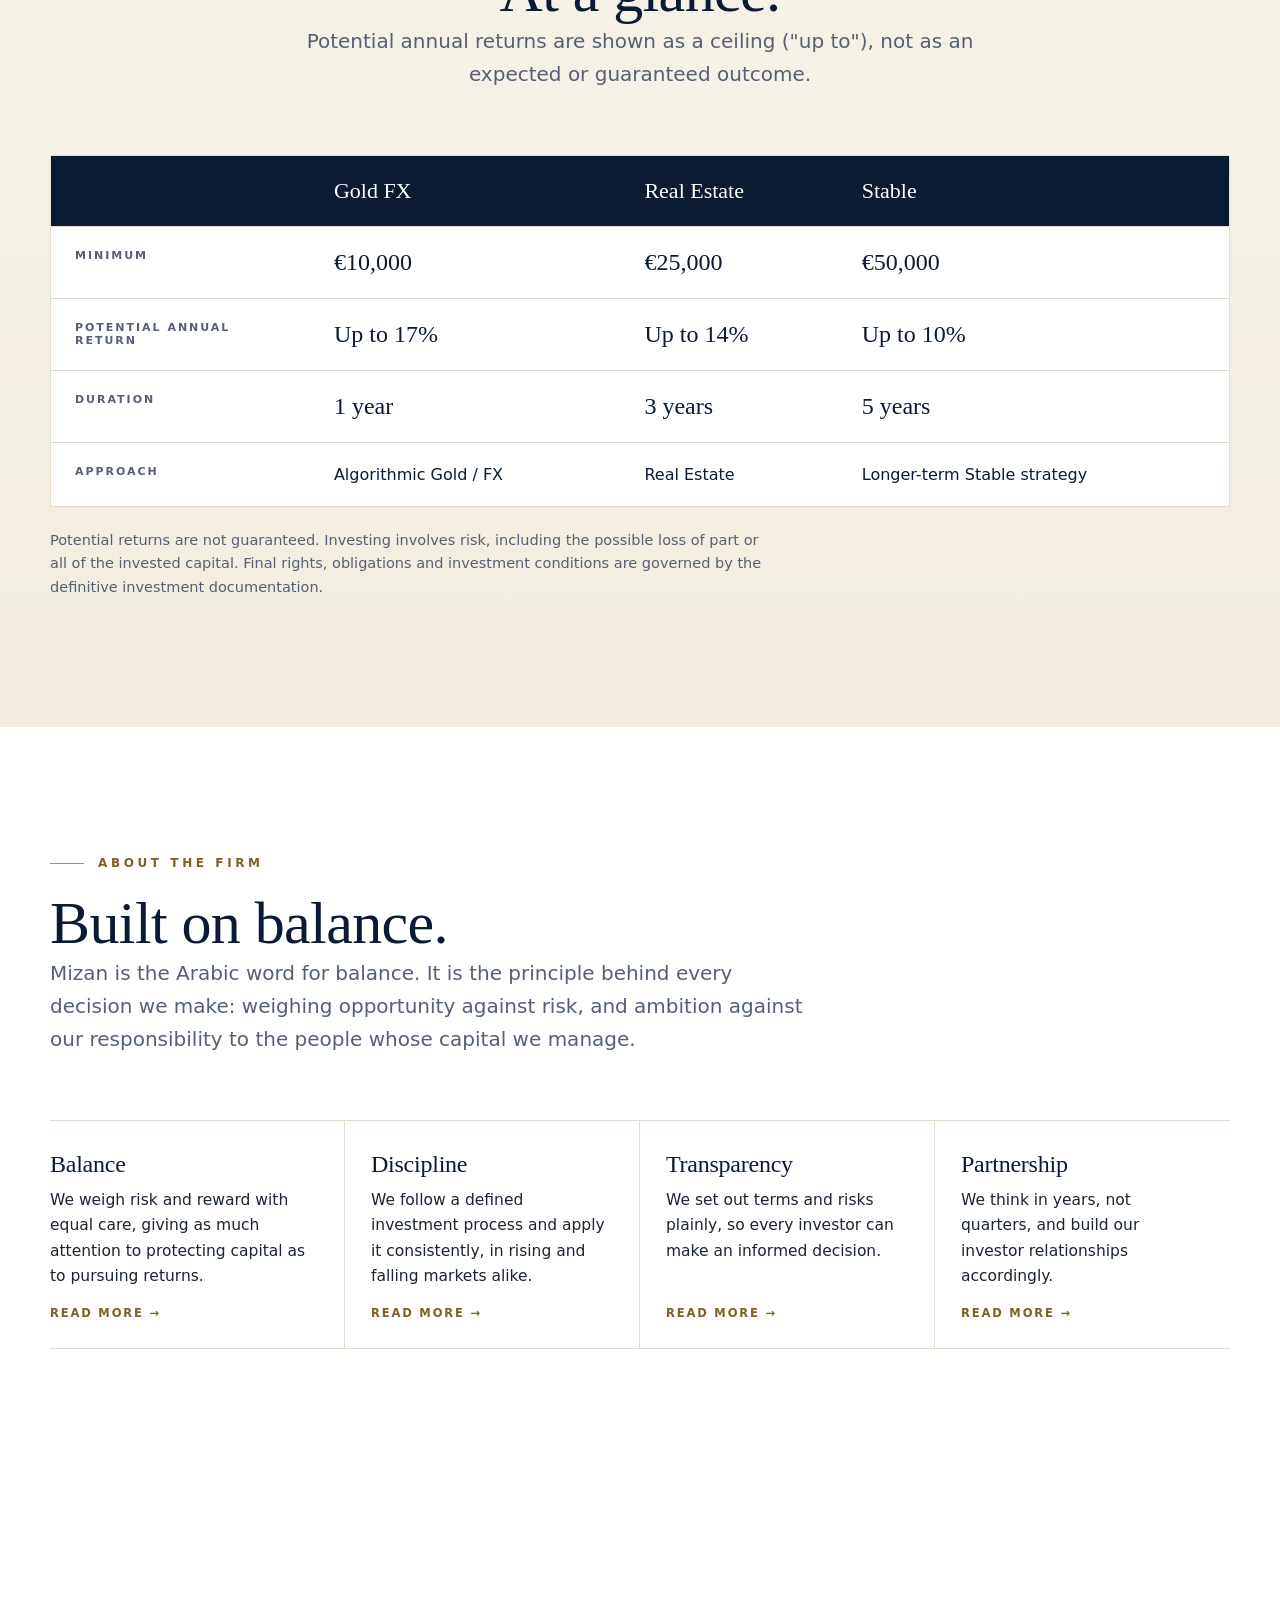
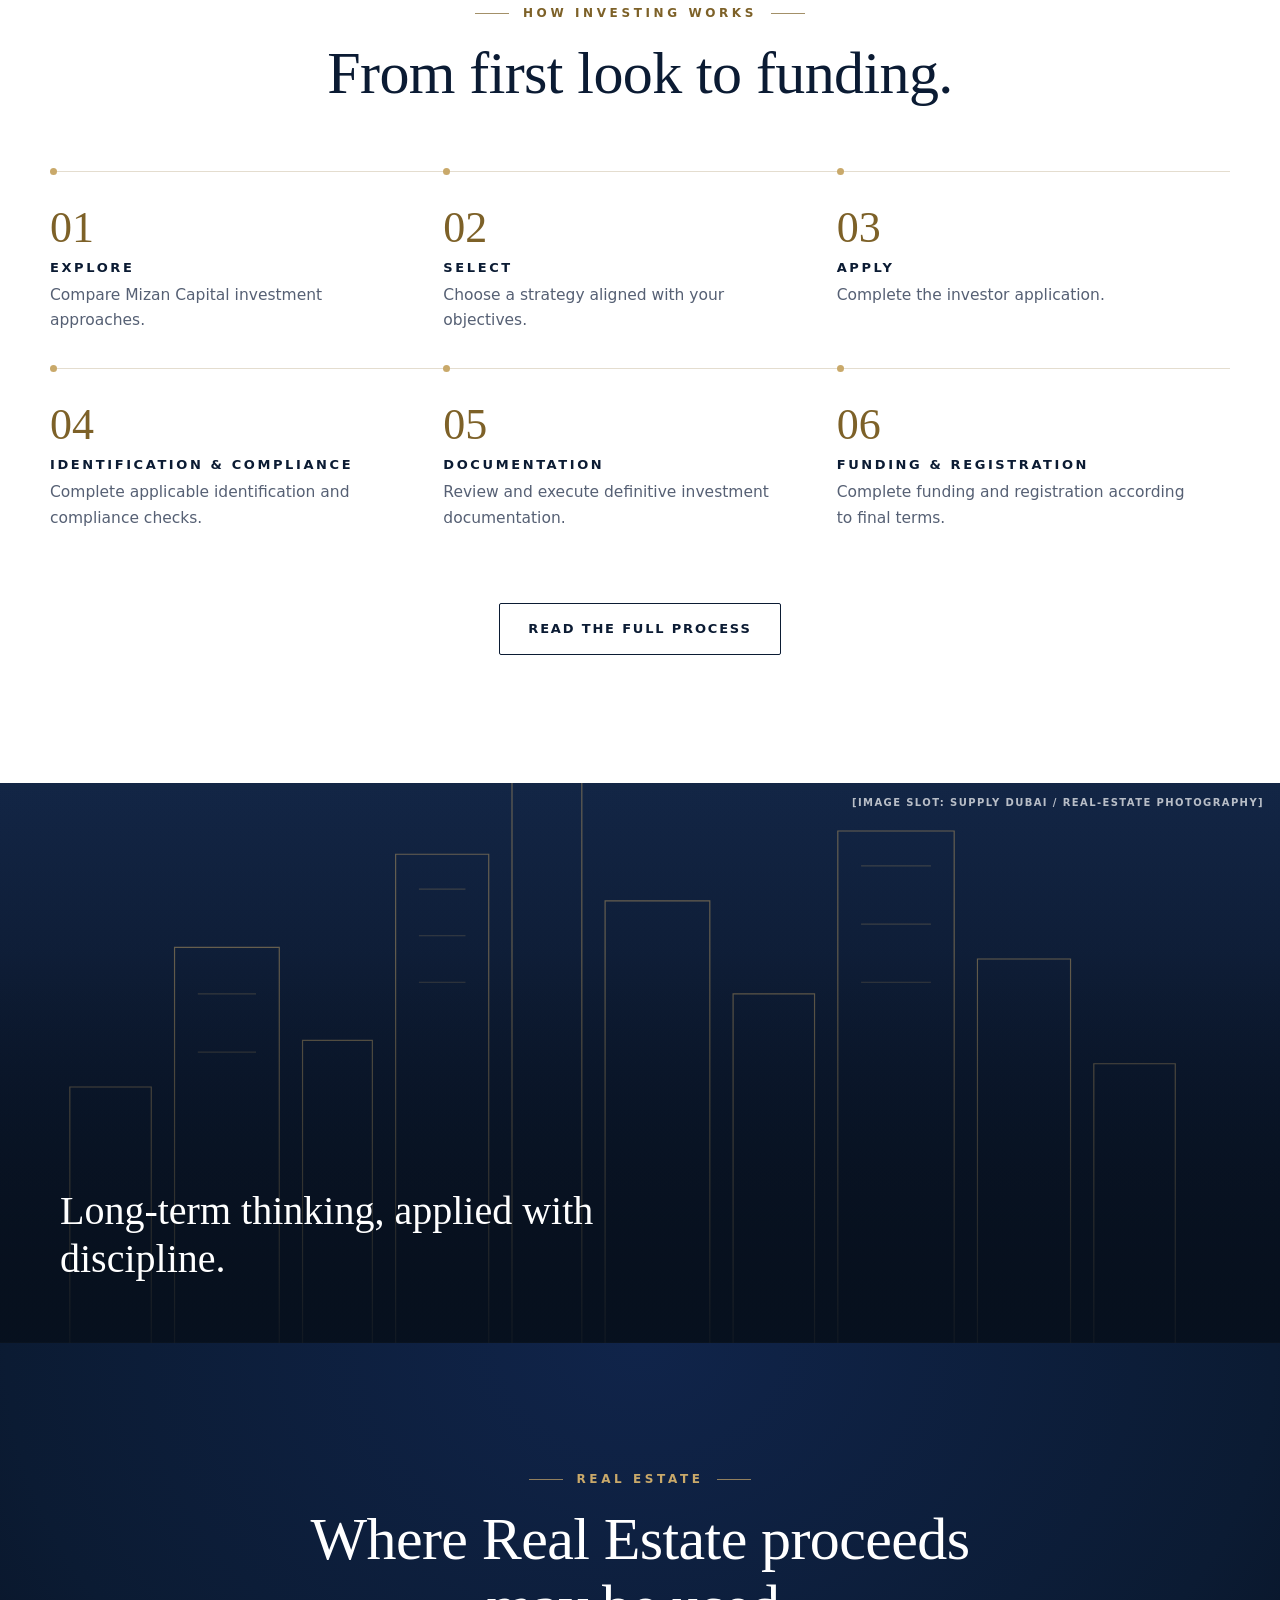
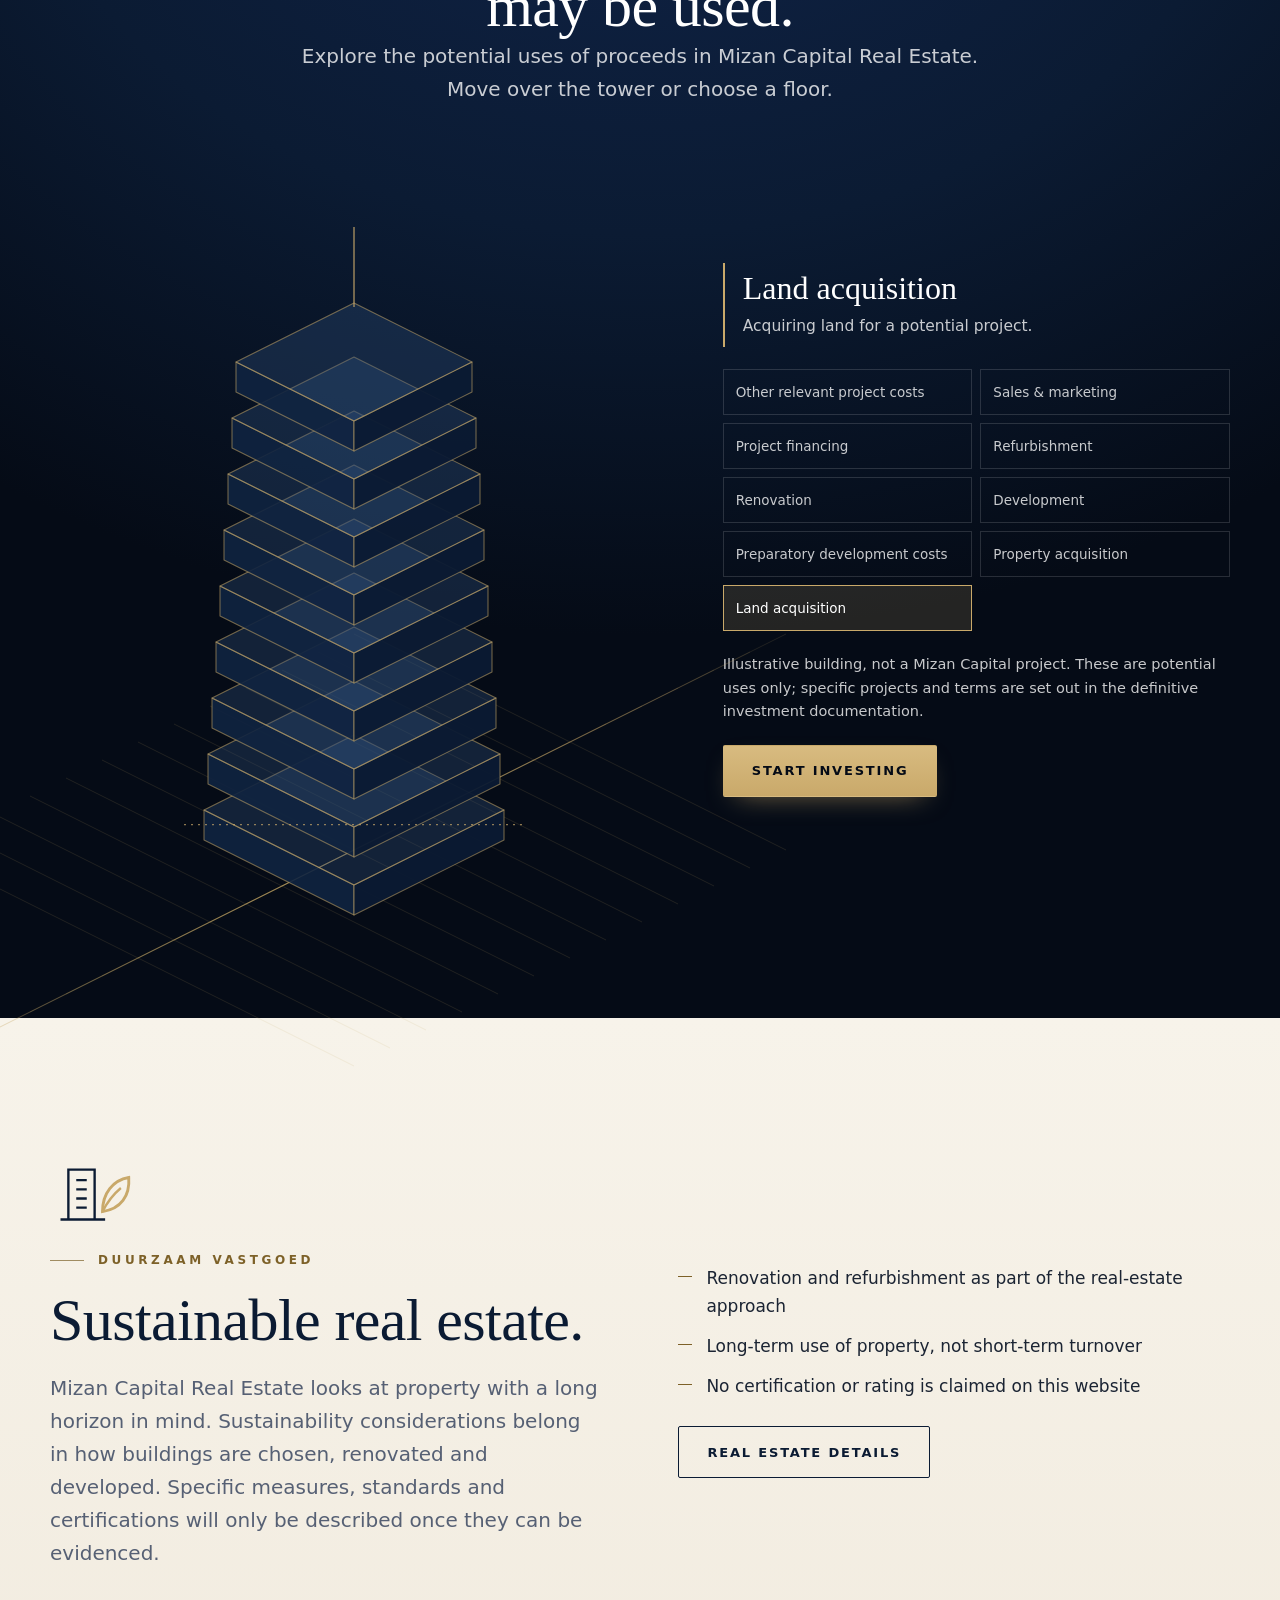
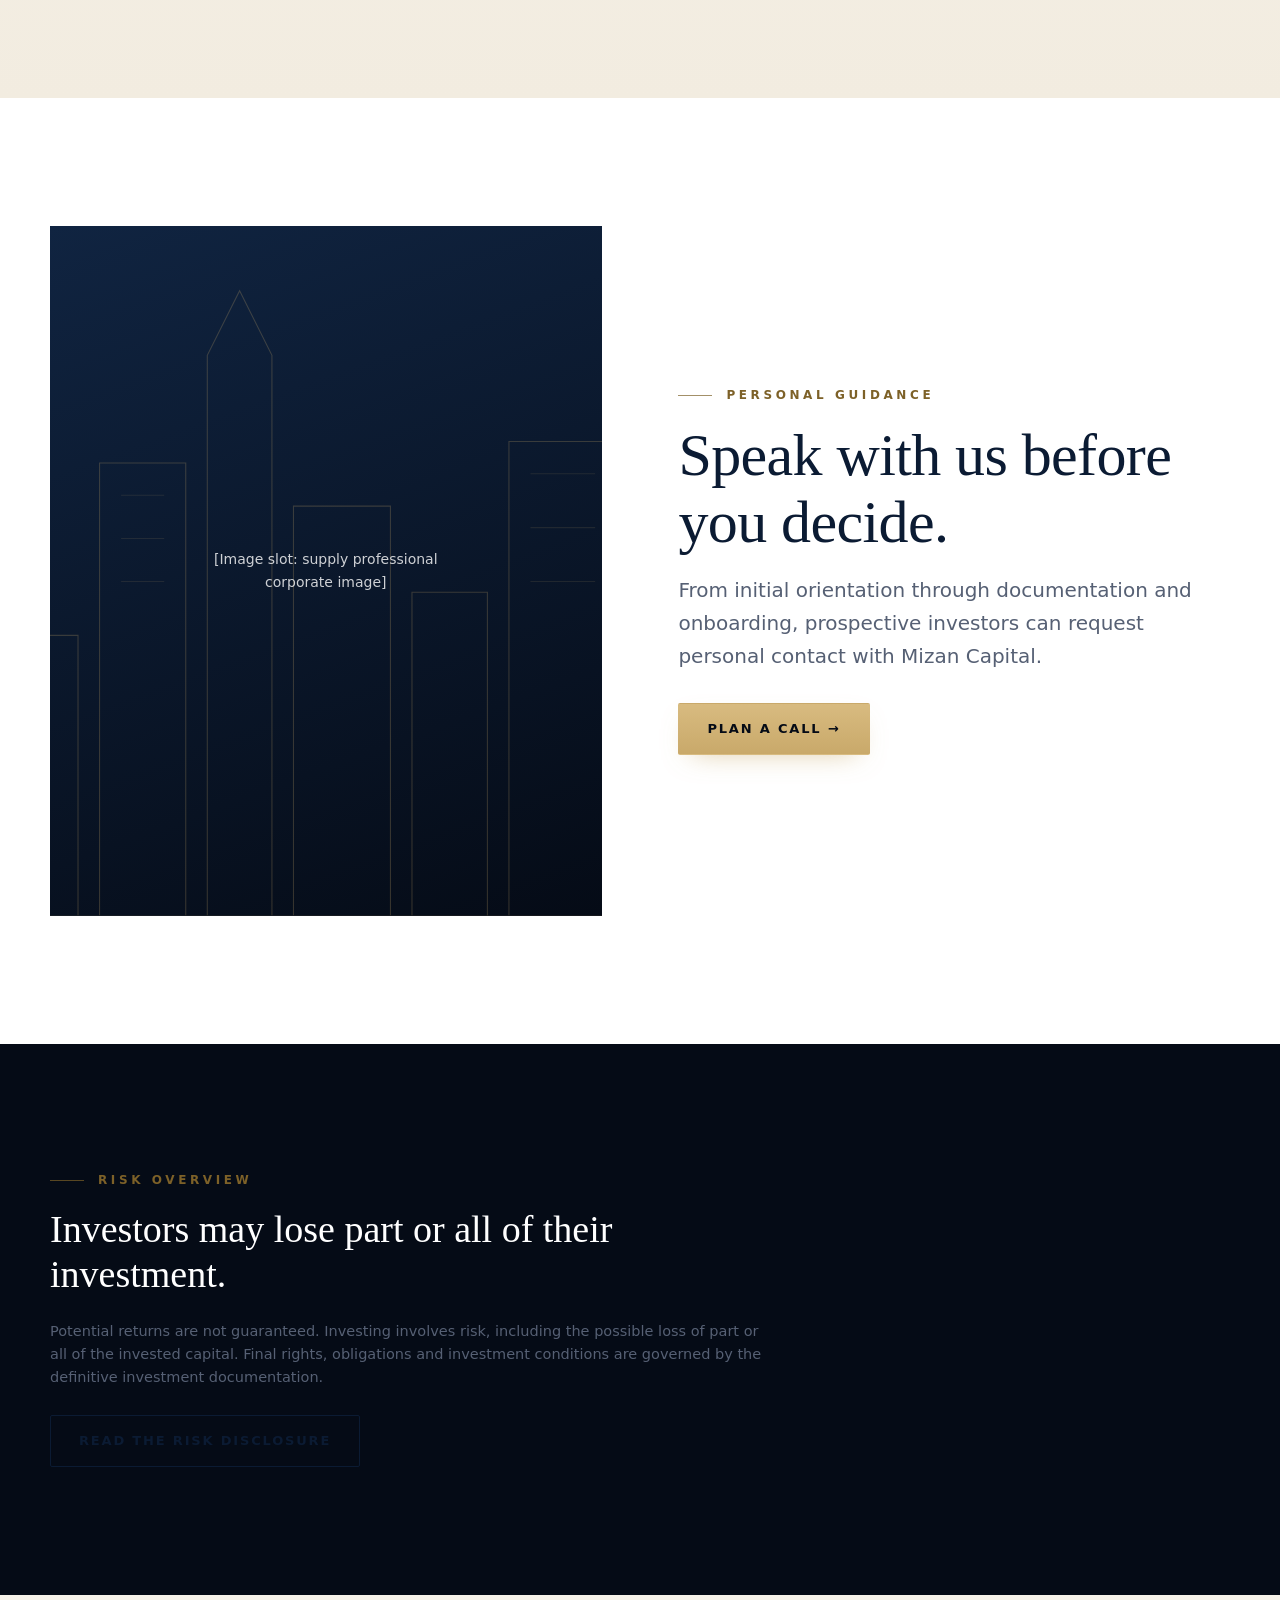
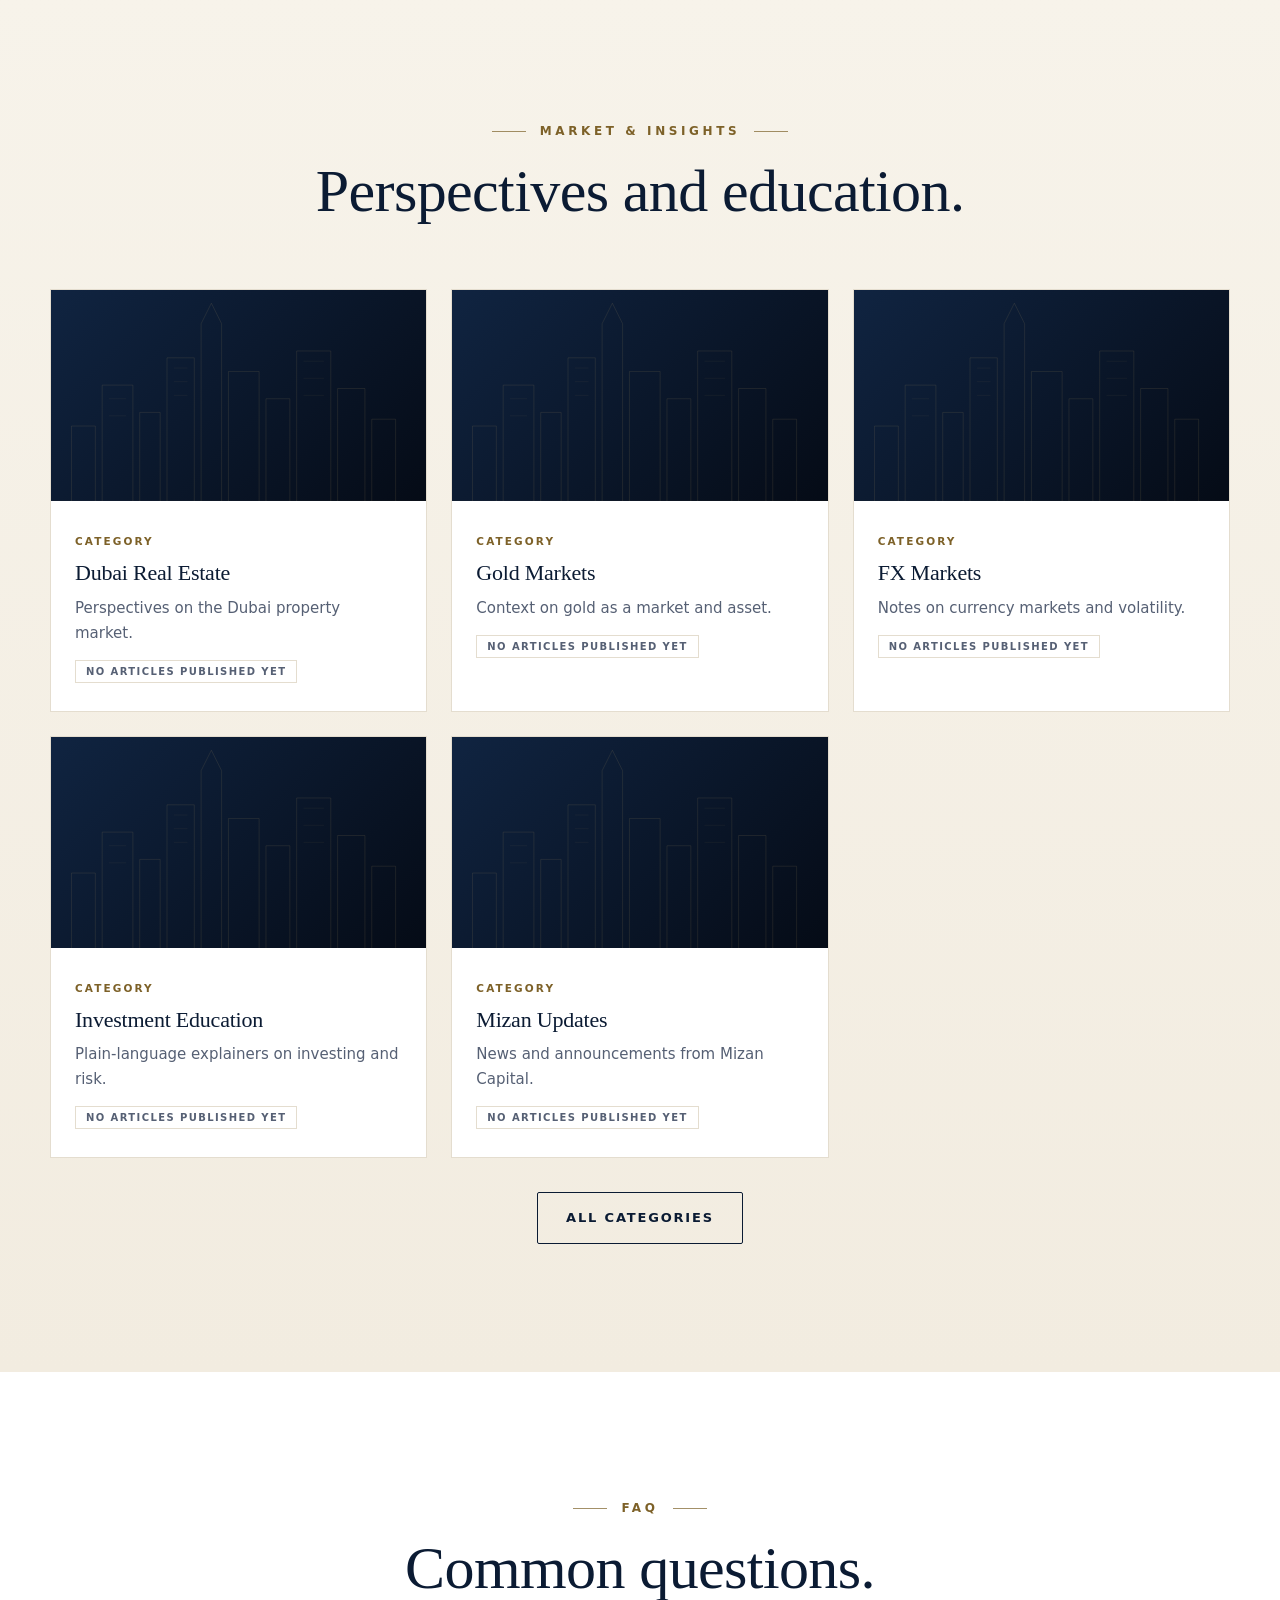
==== commit 441e4b54: "Rename every remaining Mizan Group / Mizan Group FZCO to Mizan Capital Co-Authored-By: Claude Sonnet" ====
--- a/mizan/index.html
+++ b/mizan/index.html
@@ -107,7 +107,7 @@
 
         <div class="c-type">
           <span class="eyebrow">Mizan Capital<br>Investment Platform</span>
-          <h1 id="h-hero">Three Strategies.<br>One Mizan Group.</h1>
+          <h1 id="h-hero">Three Strategies.<br>One Mizan Capital.</h1>
           <p class="sub">Choose an investment approach aligned with your objectives.</p>
           <p class="support">Gold FX · Real Estate · Stable</p>
           <div class="btn-row">
@@ -118,7 +118,7 @@
         </div>
 
         <aside class="c-cap" aria-hidden="true"><small>The approach</small><p>Different horizons. One discipline.</p></aside>
-        <p class="c-illus" aria-hidden="true">Illustrative scene. Not a Mizan Group project and not market data.</p>
+        <p class="c-illus" aria-hidden="true">Illustrative scene. Not a Mizan Capital project and not market data.</p>
         <a class="c-skip" href="#/home/choose">Skip intro</a>
         <nav class="c-dots" aria-label="Jump to scene">
           <button type="button" data-beat="0" aria-label="Scene 1: the skyline (key 1)">1</button>
@@ -187,13 +187,13 @@
 
   <section class="s dark tower-sec" id="explore" aria-labelledby="h-tw">
     <div class="wrap">
-      <div class="sec-head center reveal"><span class="eyebrow">Real Estate</span><h2 id="h-tw">Where Real Estate proceeds may be used.</h2><p class="lead">Explore the potential uses of proceeds in Mizan Group Real Estate. Move over the tower or choose a floor.</p></div>
+      <div class="sec-head center reveal"><span class="eyebrow">Real Estate</span><h2 id="h-tw">Where Real Estate proceeds may be used.</h2><p class="lead">Explore the potential uses of proceeds in Mizan Capital Real Estate. Move over the tower or choose a floor.</p></div>
       <div class="tower reveal" id="tower">
         <div class="tw-stage" id="twStage"></div>
         <div class="tw-side">
           <div class="tw-info" role="status" aria-live="polite"></div>
           <ul class="tw-list" aria-label="Potential uses of proceeds"></ul>
-          <p class="disc">Illustrative building, not a Mizan Group project. These are potential uses only; specific projects and terms are set out in the definitive investment documentation.</p>
+          <p class="disc">Illustrative building, not a Mizan Capital project. These are potential uses only; specific projects and terms are set out in the definitive investment documentation.</p>
           <button class="btn btn-primary" type="button" data-open="invest" data-strategy="realEstate" data-track="tower_start_investing">Start Investing</button>
         </div>
       </div>
@@ -206,7 +206,7 @@
         <svg class="ico-lg" aria-hidden="true" style="color:#0B1B33"><use href="#i-leaf"/></svg>
         <span class="eyebrow">Duurzaam vastgoed</span>
         <h2 id="h-sus">Sustainable real estate.</h2>
-        <p class="lead" style="margin-top:18px">Mizan Group Real Estate looks at property with a long horizon in mind. Sustainability considerations belong in how buildings are chosen, renovated and developed. Specific measures, standards and certifications will only be described once they can be evidenced.</p>
+        <p class="lead" style="margin-top:18px">Mizan Capital Real Estate looks at property with a long horizon in mind. Sustainability considerations belong in how buildings are chosen, renovated and developed. Specific measures, standards and certifications will only be described once they can be evidenced.</p>
       </div>
       <div class="reveal"><ul class="tick"><li>Renovation and refurbishment as part of the real-estate approach</li><li>Long-term use of property, not short-term turnover</li><li>No certification or rating is claimed on this website</li></ul><a class="btn btn-secondary" href="#/real-estate">Real Estate details</a></div>
     </div>
@@ -218,7 +218,7 @@
       <div class="reveal">
         <span class="eyebrow">Personal guidance</span>
         <h2 id="h-gui">Speak with us before you decide.</h2>
-        <p class="lead" style="margin:18px 0 30px">From initial orientation through documentation and onboarding, prospective investors can request personal contact with Mizan Group.</p>
+        <p class="lead" style="margin:18px 0 30px">From initial orientation through documentation and onboarding, prospective investors can request personal contact with Mizan Capital.</p>
         <button class="btn btn-primary" type="button" data-open="call" data-track="guidance_plan_call">Plan a call →</button>
       </div>
     </div>
@@ -257,7 +257,7 @@
         <button class="btn btn-primary" type="button" data-open="invest" data-track="final_start_investing">Start Investing</button>
         <button class="btn btn-secondary" type="button" data-open="call" data-track="final_plan_call">Plan a call</button>
       </div>
-      <p class="lead" style="margin-bottom:18px">Explore Mizan Group's three investment strategies or speak directly with us.</p>
+      <p class="lead" style="margin-bottom:18px">Explore Mizan Capital's three investment strategies or speak directly with us.</p>
       <p class="disc" style="margin-inline:auto">Potential returns are not guaranteed. Investing involves risk, including the possible loss of part or all of the invested capital.</p>
     </div>
   </section>
@@ -265,7 +265,7 @@
 
 <!-- ===================== STRATEGIES ===================== -->
 <div class="view" data-view="strategies" data-title="Investment Strategies | Mizan Capital" data-desc="Compare Mizan Capital investment strategies: Gold FX, Real Estate and Stable.">
-  <header class="phead"><div class="wrap"><span class="eyebrow">Strategies</span><h1 tabindex="-1">Three strategies. One Mizan Group.</h1><p class="lead">Choose an investment approach aligned with your objectives.</p></div></header>
+  <header class="phead"><div class="wrap"><span class="eyebrow">Strategies</span><h1 tabindex="-1">Three strategies. One Mizan Capital.</h1><p class="lead">Choose an investment approach aligned with your objectives.</p></div></header>
   <section class="s paper"><div class="wrap"><div class="cards" data-cards></div><p class="disc box" style="margin:36px auto 0" data-disclosure></p></div></section>
   <section class="s"><div class="wrap"><div data-cmp></div></div></section>
 </div>
@@ -290,7 +290,7 @@
 
 <!-- ===================== ABOUT ===================== -->
 <div class="view" data-view="about" data-title="About | Mizan Capital" data-desc="About Mizan Capital: multiple investment approaches, a disciplined process and clear documentation.">
-  <header class="phead"><div class="wrap"><span class="eyebrow">About</span><h1 tabindex="-1">About Mizan Group.</h1><p class="lead">Multiple investment approaches. One disciplined way of working.</p></div></header>
+  <header class="phead"><div class="wrap"><span class="eyebrow">About</span><h1 tabindex="-1">About Mizan Capital.</h1><p class="lead">Multiple investment approaches. One disciplined way of working.</p></div></header>
   <section class="s" id="aboutBalance" aria-labelledby="h-abal"><div class="wrap">
     <div class="sec-head reveal"><span class="eyebrow">About the firm</span><h2 id="h-abal">Built on balance.</h2><p class="lead">Mizan is the Arabic word for balance. It is the principle behind every decision we make: weighing opportunity against risk, and ambition against our responsibility to the people whose capital we manage.</p></div>
     <div class="selector reveal" id="balBox"></div>
@@ -304,7 +304,7 @@
         <li><b>A disciplined investment process.</b> Defined steps from application to funding.</li>
         <li><b>Structured onboarding.</b> Identification and compliance checks apply.</li>
         <li><b>Clear documentation.</b> Rights and obligations sit in the definitive documents.</li>
-        <li><b>Personal communication.</b> Investors can speak with Mizan Group directly.</li>
+        <li><b>Personal communication.</b> Investors can speak with Mizan Capital directly.</li>
         <li><b>Long-term investor relationships.</b></li>
       </ul>
       <p class="disc"><span class="ph">[FOUNDER / TEAM DETAILS — to be supplied]</span> No names, titles, experience, staffing, assets under management or track record are stated on this website until verified information is provided.</p>
@@ -353,7 +353,7 @@
   <header class="phead"><div class="wrap"><span class="eyebrow">Contact</span><h1 tabindex="-1">Get in touch.</h1></div></header>
   <section class="s"><div class="wrap">
     <div class="contact-grid">
-      <div class="cbox"><h3>General enquiry</h3><p>Questions about Mizan Group.</p><p class="ph">[GENERAL EMAIL]</p></div>
+      <div class="cbox"><h3>General enquiry</h3><p>Questions about Mizan Capital.</p><p class="ph">[GENERAL EMAIL]</p></div>
       <div class="cbox"><h3>Investment enquiry</h3><p>Questions about a specific strategy or the application.</p><p class="ph">[INVESTMENT ENQUIRIES EMAIL]</p><button class="btn btn-primary" type="button" data-open="invest">Start Investing</button></div>
       <div class="cbox"><h3>Plan a call</h3><p>Request a conversation at a time that suits you.</p><button class="btn btn-secondary" type="button" data-open="call">Plan a call</button></div>
     </div>
@@ -384,7 +384,7 @@
     <h2>Not advice or an offer</h2><p>This website provides general information about Mizan Capital investment approaches. It is not investment, legal or tax advice and is not an offer or solicitation where one would be unlawful.</p>
     <h2>Risk</h2><p data-disclosure></p>
     <h2>Returns</h2><p>"Up to" figures describe a potential maximum annual return. They are not guarantees, forecasts or promises of future performance.</p>
-    <h2>Regulatory status</h2><p><span class="ph">[REGULATORY STATUS — TO BE CONFIRMED BY COMPANY]</span> No authority or third party has endorsed or approved Mizan Group on the basis of this website.</p>
+    <h2>Regulatory status</h2><p><span class="ph">[REGULATORY STATUS — TO BE CONFIRMED BY COMPANY]</span> No authority or third party has endorsed or approved Mizan Capital on the basis of this website.</p>
     <h2>Governing law</h2><p><span class="ph">[GOVERNING LAW — TO BE CONFIRMED]</span></p>
   </div></section>
 </div>
@@ -403,7 +403,7 @@
 <footer class="site">
   <div class="wrap">
     <div class="fgrid">
-      <div class="brand"><a class="logo" href="#/" aria-label="Mizan Capital, home"><img src="img/logo-capital-light.svg" alt="Mizan Capital" width="230" height="63"></a><p>Three strategies. One Mizan Group.</p></div>
+      <div class="brand"><a class="logo" href="#/" aria-label="Mizan Capital, home"><img src="img/logo-capital-light.svg" alt="Mizan Capital" width="230" height="63"></a><p>Three strategies. One Mizan Capital.</p></div>
       <nav aria-label="Invest"><h2>Invest</h2><ul><li><a href="#/gold-fx">Gold FX</a></li><li><a href="#/real-estate">Real Estate</a></li><li><a href="#/stable">Stable</a></li><li><a href="#/" data-open="invest">Start Investing</a></li></ul></nav>
       <nav aria-label="Company"><h2>Company</h2><ul><li><a href="#/about">About</a></li><li><a href="#/insights">Market &amp; Insights</a></li><li><a href="#/contact">Contact</a></li></ul></nav>
       <nav aria-label="Information"><h2>Information</h2><ul><li><a href="#/how-it-works">How It Works</a></li><li><a href="#/risks">Risks</a></li><li><a href="#/faq">FAQ</a></li></ul></nav>
@@ -480,11 +480,11 @@
       <div class="field"><label for="cst">Strategy of interest</label><select id="cst"></select></div>
     </div>
     <div class="step-pane" data-step="2">
-      <h3>Preferred date and time</h3><p class="help">These are preferences. Mizan Group will confirm an actual time.</p>
+      <h3>Preferred date and time</h3><p class="help">These are preferences. Mizan Capital will confirm an actual time.</p>
       <div class="field"><label for="cdate">Preferred date</label><input id="cdate" type="date" required><p class="err" role="alert"></p></div>
       <fieldset class="field"><legend>Preferred time</legend><div class="chips" id="cTimes"></div><p class="err" id="e-time" role="alert"></p></fieldset>
       <div class="field"><label for="cnotes">Notes or questions (optional)</label><textarea id="cnotes"></textarea></div>
-      <label class="opt"><input type="checkbox" id="cconsent"><span><b style="font:600 15px var(--sans)">Consent</b>I agree that Mizan Group may contact me about this request. See the <a href="#/privacy">Privacy Policy</a>.</span></label>
+      <label class="opt"><input type="checkbox" id="cconsent"><span><b style="font:600 15px var(--sans)">Consent</b>I agree that Mizan Capital may contact me about this request. See the <a href="#/privacy">Privacy Policy</a>.</span></label>
       <p class="err" id="e-consent" role="alert" style="color:var(--err);font-size:14px"></p>
     </div>
     <div class="step-pane" data-step="3"><div class="state" id="callState" aria-live="polite"></div></div>
